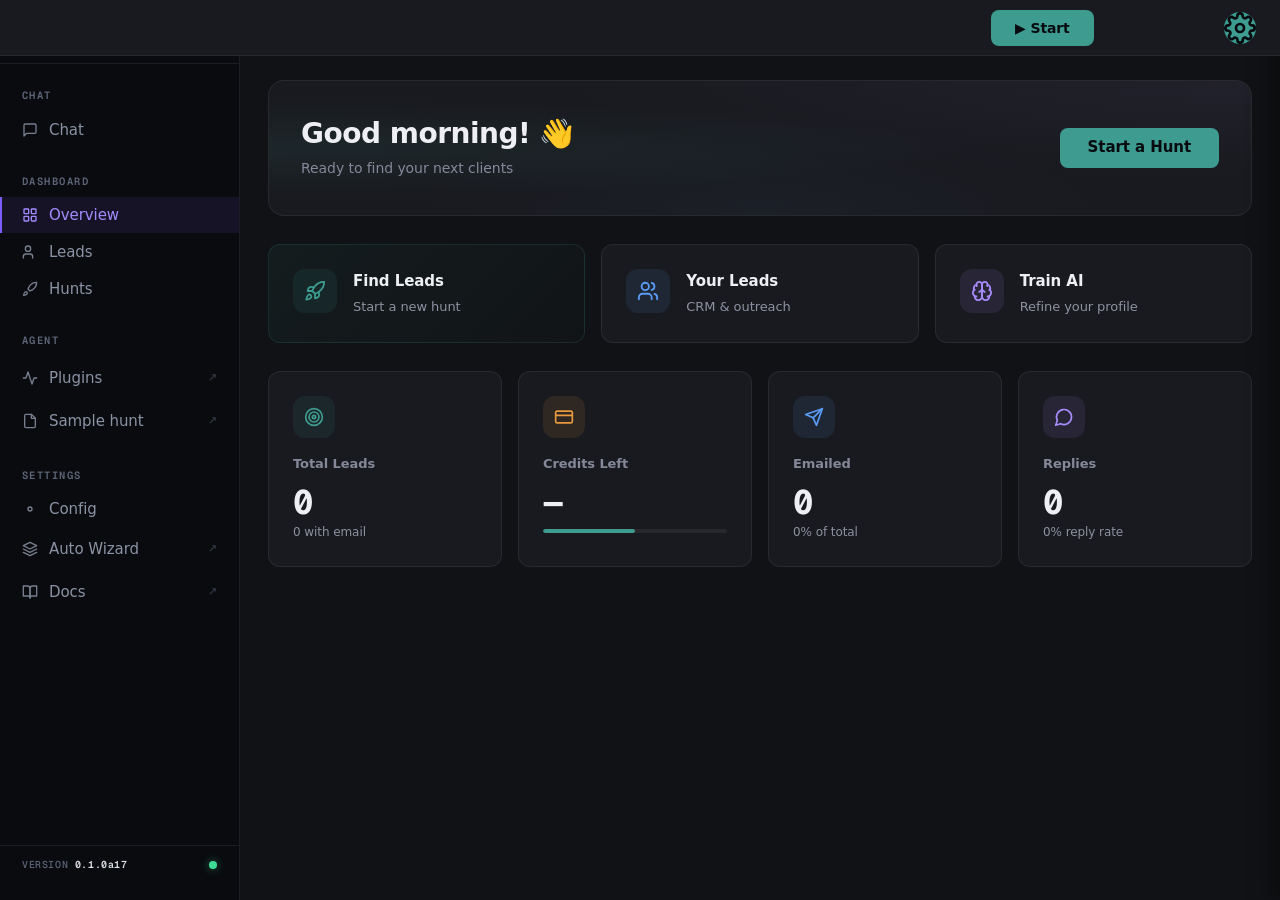
==== templates/index.html @ dd4b2587 "v0.1.0a111" ====
<!DOCTYPE html>
<html lang="en">
<head>
<meta charset="utf-8">
<meta name="viewport" content="width=device-width,initial-scale=1,viewport-fit=cover">
<meta name="theme-color" content="#07080c">
<meta name="apple-mobile-web-app-capable" content="yes">
<meta name="mobile-web-app-capable" content="yes">
<meta name="apple-mobile-web-app-status-bar-style" content="black-translucent">
<title>Huntova · Find clients while you sleep</title>
<meta name="robots" content="noindex, nofollow">
<link rel="icon" type="image/png" sizes="32x32" href="/static/favicon-32x32.png">
<link rel="manifest" href="/manifest.json">
<link rel="apple-touch-icon" sizes="180x180" href="/static/apple-touch-icon.png">
<link rel="preconnect" href="https://api.fontshare.com" crossorigin>
<link href="https://api.fontshare.com/v2/css?f[]=satoshi@400,500,600,700&display=swap" rel="stylesheet">
<link rel="preconnect" href="https://fonts.googleapis.com">
<link rel="preconnect" href="https://fonts.gstatic.com" crossorigin>
<link href="https://fonts.googleapis.com/css2?family=Geist+Mono:wght@400;500;600;700&display=swap" rel="stylesheet">
<link rel="stylesheet" href="/static/style.css?v=23">
</head>
<body>
<div class="app">
  <!-- Email verification — SaaS-only (local CLI users have no email).
       hv-saas-only + hv-auth-only both gate this; either flag false hides it. -->
  <div class="verify-banner hv-saas-only hv-auth-only" id="verifyBanner" style="display:none">
    <span>Please verify your email address to unlock all features.</span>
    <button onclick="resendVerification(this)">Resend email</button>
    <button class="vb-dismiss" onclick="this.parentElement.style.display='none'" aria-label="Dismiss">&#10005;</button>
  </div>
  <div class="slv-banner" id="slvBanner" style="display:none" aria-hidden="true">
    <span class="slv-icon">🎯</span>
    <span><b class="slv-count"></b> new leads found since your last visit</span>
    <button onclick="this.parentElement.style.display='none'" class="slv-dismiss" aria-label="Dismiss">&#10005;</button>
  </div>
  <!-- First-run empty state — fires when /api/account reports no provider configured.
       Two paths: 🪄 Auto Wizard (newbie) opens /setup. "Configure in Settings" (pro) opens the modal.
       Hidden once any provider is saved (hvLoadAccount sets display:none then). -->
  <div class="hv-onboard-banner" id="hvOnboardBanner" style="display:none;background:linear-gradient(180deg,rgba(124,92,255,.10),rgba(124,92,255,.03));border-bottom:1px solid rgba(124,92,255,.3);padding:14px 20px;align-items:center;gap:14px;font-size:14px;color:var(--t1);flex-wrap:wrap">
    <span style="font-size:18px">🪄</span>
    <div style="flex:1;min-width:240px">
      <b>Welcome to Huntova.</b> No AI provider configured yet — pick how to set up:
    </div>
    <button onclick="window.location.href='/setup'" style="padding:8px 16px;font-size:13px;background:var(--acc,#7c5cff);color:#fff;border:none;border-radius:8px;cursor:pointer;font-weight:600;font-family:inherit">🪄 Auto Wizard</button>
    <button onclick="openSettings()" style="padding:8px 16px;font-size:13px;background:transparent;color:var(--t1,#eef0f4);border:1px solid var(--bd2,#272b35);border-radius:8px;cursor:pointer;font-family:inherit">Configure in Settings</button>
    <button onclick="this.parentElement.style.display='none'" aria-label="Dismiss" style="background:transparent;border:none;color:var(--t3,#5d6679);cursor:pointer;padding:4px 8px;font-size:14px">&#10005;</button>
  </div>
  <nav class="topnav">
    <div class="topnav-inner">
      <div class="topnav-left">
        <button class="hv-burger" id="hvBurger" aria-label="Open navigation" aria-expanded="false" onclick="hvSidebarToggle()" type="button">
          <svg viewBox="0 0 24 24" fill="none" stroke="currentColor" stroke-width="2" stroke-linecap="round" stroke-linejoin="round" aria-hidden="true"><line x1="3" y1="6" x2="21" y2="6"/><line x1="3" y1="12" x2="21" y2="12"/><line x1="3" y1="18" x2="21" y2="18"/></svg>
        </button>
        <div class="dot dot-off" id="dot"></div>
        <span class="topnav-logo">Hunt<span>ova</span></span>
      </div>
      <div class="topnav-centre">
        <nav class="nav" aria-label="Main navigation">
          <button class="nav-btn on" data-page="dash" type="button">
            <svg viewBox="0 0 24 24" fill="none" stroke="currentColor" stroke-width="2" stroke-linecap="round" stroke-linejoin="round"><rect x="3" y="3" width="7" height="7" rx="1"/><rect x="14" y="3" width="7" height="7" rx="1"/><rect x="3" y="14" width="7" height="7" rx="1"/><rect x="14" y="14" width="7" height="7" rx="1"/></svg>
            <span class="nb-label">Dashboard</span>
          </button>
          <div class="nav-sep"></div>
          <button class="nav-btn" data-page="crm" type="button">
            <svg viewBox="0 0 24 24" fill="none" stroke="currentColor" stroke-width="2" stroke-linecap="round" stroke-linejoin="round"><path d="M16 21v-2a4 4 0 0 0-4-4H6a4 4 0 0 0-4 4v2"/><circle cx="9" cy="7" r="4"/><path d="M22 21v-2a4 4 0 0 0-3-3.87"/><path d="M16 3.13a4 4 0 0 1 0 7.75"/></svg>
            <span class="nb-label">Leads</span>
          </button>
          <div class="nav-sep"></div>
          <button class="nav-btn" data-page="hunts" type="button">
            <svg viewBox="0 0 24 24" fill="none" stroke="currentColor" stroke-width="2" stroke-linecap="round" stroke-linejoin="round"><path d="M4.5 16.5c-1.5 1.26-2 5-2 5s3.74-.5 5-2c.71-.84.7-2.13-.09-2.91a2.18 2.18 0 0 0-2.91-.09Z"/><path d="m12 15-3-3a22 22 0 0 1 2-3.95A12.88 12.88 0 0 1 22 2c0 2.72-.78 7.5-6 11a22.35 22.35 0 0 1-4 2Z"/><path d="M9 12H4s.55-3.03 2-4c1.62-1.08 5 0 5 0"/><path d="M12 15v5s3.03-.55 4-2c1.08-1.62 0-5 0-5"/></svg>
            <span class="nb-label">Hunts</span>
          </button>
        </nav>
      </div>
      <div class="topnav-right">
        <div class="top-prog" id="topProg" style="display:none">
          <span class="tp-pct" id="tpPct">0%</span>
          <div class="tp-bar"><div class="tp-fill" id="tpF"></div></div>
          <span class="tp-detail" id="tpDetail"></span>
        </div>
        <div class="tb-agent-controls">
          <button class="btn btn-primary btn-sm tbtn tbtn-go" id="btnGo" onclick="openStartPopup()">▶ Start</button>
          <button class="btn btn-secondary btn-sm tbtn tbtn-pause" id="btnPa" onclick="togglePause()" style="display:none" aria-label="Pause hunt">⏸</button>
          <button class="btn btn-danger btn-sm tbtn tbtn-stop" id="btnSt" onclick="confirmStop()" style="display:none" aria-label="Stop hunt">■</button>
        </div>
        <!-- Credits pill — SaaS-billing-only. JS hides this in local mode
             too, but the explicit class prevents a first-paint flash. -->
        <button class="topnav-credits hv-billing-only" id="hvCreditsBtn" onclick="hvOpenPricing()" style="visibility:hidden">
          💳 <span id="hvCredits">—</span> credits
        </button>
        <div class="um" id="userMenu">
          <button class="topnav-avatar" id="userAvatar" onclick="toggleUserMenu()" aria-label="Open menu" aria-expanded="false">
            <!-- Default: gear icon (sensible for a local CLI tool). SaaS mode replaces this with the user's avatar/initial via hvLoadAccount(). -->
            <svg class="hv-local-gear" viewBox="0 0 24 24" fill="none" stroke="currentColor" stroke-width="2" stroke-linecap="round" stroke-linejoin="round" aria-hidden="true"><circle cx="12" cy="12" r="3"/><path d="M19.4 15a1.65 1.65 0 0 0 .33 1.82l.06.06a2 2 0 0 1 0 2.83 2 2 0 0 1-2.83 0l-.06-.06a1.65 1.65 0 0 0-1.82-.33 1.65 1.65 0 0 0-1 1.51V21a2 2 0 0 1-2 2 2 2 0 0 1-2-2v-.09A1.65 1.65 0 0 0 9 19.4a1.65 1.65 0 0 0-1.82.33l-.06.06a2 2 0 0 1-2.83 0 2 2 0 0 1 0-2.83l.06-.06a1.65 1.65 0 0 0 .33-1.82 1.65 1.65 0 0 0-1.51-1H3a2 2 0 0 1-2-2 2 2 0 0 1 2-2h.09A1.65 1.65 0 0 0 4.6 9a1.65 1.65 0 0 0-.33-1.82l-.06-.06a2 2 0 0 1 0-2.83 2 2 0 0 1 2.83 0l.06.06a1.65 1.65 0 0 0 1.82.33H9a1.65 1.65 0 0 0 1-1.51V3a2 2 0 0 1 2-2 2 2 0 0 1 2 2v.09a1.65 1.65 0 0 0 1 1.51 1.65 1.65 0 0 0 1.82-.33l.06-.06a2 2 0 0 1 2.83 0 2 2 0 0 1 0 2.83l-.06.06a1.65 1.65 0 0 0-.33 1.82V9a1.65 1.65 0 0 0 1.51 1H21a2 2 0 0 1 2 2 2 2 0 0 1-2 2h-.09a1.65 1.65 0 0 0-1.51 1z"/></svg>
          </button>
          <div class="um-drop" id="userMenuDrop">
            <!-- Profile / email / plan only render in SaaS mode (hv-saas-only) -->
            <div class="um-profile hv-saas-only">
              <div class="um-avatar-lg" id="umAvatarLg">U</div>
              <div class="um-profile-info">
                <div class="um-name" id="umdName" style="visibility:hidden">User</div>
                <div class="um-email" id="umdEmail" style="visibility:hidden">user@email.com</div>
              </div>
            </div>
            <div class="um-plan-card hv-billing-only" role="button" tabindex="0" aria-label="Upgrade plan" onclick="hvOpenPricing();toggleUserMenu()" onkeydown="if(event.key==='Enter'||event.key===' '){event.preventDefault();hvOpenPricing();toggleUserMenu()}">
              <div class="um-plan-row">
                <span class="um-plan-badge" id="umdTier" style="visibility:hidden">FREE</span>
                <span class="um-plan-leads" style="visibility:hidden"><span id="umdCredits2">—</span> leads left</span>
              </div>
              <div class="um-plan-bar"><div class="um-plan-fill" id="umdFill" style="width:0%"></div></div>
            </div>
            <div class="um-section">
              <a class="um-row hv-billing-only" href="/account">Account</a>
              <button class="um-row" onclick="openSettings();toggleUserMenu()">Settings</button>
            </div>
            <div class="um-section">
              <button class="um-row" onclick="wizReopen();toggleUserMenu()">Retrain AI</button>
              <a class="um-row" href="/api/export/csv">Export CSV</a>
            </div>
            <div class="um-section um-section-last">
              <button class="um-row um-logout hv-auth-only" onclick="hvLogout()">Log out</button>
            </div>
          </div>
        </div>
      </div>
    </div>
  </nav>

  <!-- CRM -->
  <div class="page crm" id="pg-crm">
    <div class="crm-stats" id="crmStats"></div>
    <!-- Action Queue removed — hot leads surfaced via sort + inline badges -->
    <!-- Results panel removed — hunt completion handled by Hunts done screen -->
    <div class="crm-tb"><div class="crm-tbr">
      <label for="fQ" class="sr-only">Search leads</label>
      <input type="text" id="fQ" data-tip="Search across names, events, locations — press / to focus" placeholder="Search leads... ( / )" aria-label="Search leads, press slash to focus"/>
      <label for="fCo" class="sr-only">Filter by country</label>
      <select id="fCo" data-tip="Filter by country" aria-label="Filter by country"><option value="">All Countries</option></select>
      <label for="fCi" class="sr-only">Filter by city</label>
      <select id="fCi" data-tip="Filter by city" aria-label="Filter by city"><option value="">All Cities</option></select>
      <label for="fSt" class="sr-only">Filter by status</label>
      <select id="fSt" data-tip="Filter by status" aria-label="Filter by status"><option value="">All Statuses</option>
        <option value="new">New</option><option value="email_sent">Email Sent</option>
        <option value="followed_up">Followed Up</option><option value="replied">Replied</option>
        <option value="meeting_booked">Meeting Booked</option><option value="won">Won</option>
        <option value="lost">Lost</option><option value="ignored">Ignored</option></select>
      <label for="fSo" class="sr-only">Sort leads</label>
      <select id="fSo" data-tip="Sort leads" aria-label="Sort leads"><option value="hot">Hottest First</option><option value="nd">Newest First</option><option value="sd">Score ↓</option><option value="sa">Score ↑</option><option value="od">Oldest First</option>
        <option value="co">Country A→Z</option><option value="oa">Organisation A→Z</option>
        <option value="oz">Organisation Z→A</option><option value="ea">Has Email First</option>
        <option value="ra">Ongoing Need First</option><option value="pr">Priority ↓</option></select>
      <button class="fb" id="fLi" data-tip="LinkedIn filter" aria-label="Filter by LinkedIn status">LinkedIn: All</button>
      <button class="fb" id="fEm" data-tip="Email filter" aria-label="Filter by email availability">Email: All</button>
      <button class="fb" onclick="exportCSV()" data-tip="Export CSV" style="margin-left:auto" aria-label="Export leads to CSV">Export</button>
      <button class="btn btn-ghost btn-sm fb fb-r" id="fRs" data-tip="Clear all filters" aria-label="Reset all filters">Reset</button>
      <span class="cnt" aria-live="polite"><b id="cCnt">0</b> shown</span>
    </div></div>
    <div class="bulk-bar" id="bulkBar" style="display:none">
      <label class="bulk-sel-all"><input type="checkbox" id="bulkAll" onchange="toggleBulkAll(this.checked)" aria-label="Select all visible leads"> All</label>
      <span class="bulk-cnt" id="bulkCnt">0 selected</span>
      <select id="bulkSt" aria-label="Bulk status change">
        <option value="">Set status...</option>
        <option value="new">New</option>
        <option value="email_sent">Email Sent</option><option value="followed_up">Followed Up</option>
        <option value="replied">Replied</option><option value="meeting_booked">Meeting</option>
        <option value="won">Won</option><option value="lost">Lost</option><option value="ignored">Ignored</option>
      </select>
      <button class="fb" onclick="applyBulkStatus()" aria-label="Apply status to selected">Apply</button>
      <button class="btn btn-ghost btn-sm fb fb-r" onclick="clearBulkSelection()" aria-label="Cancel selection">Cancel</button>
    </div>
    <div class="crm-list">
      <div class="crm-list-hdr">
        <h3>Leads</h3>
        <span id="allCnt"></span>
        <span class="crm-session-badge" id="sessionBadge" style="display:none"><span class="live-dot"></span> <span id="sessionCnt">0</span> new this session</span>
      </div>
      <div class="crm-body" role="grid" aria-label="All leads"><div class="crm-thead" role="row"><div class="crm-th" role="columnheader">Score</div><div class="crm-th" role="columnheader">Organisation</div><div class="crm-th" role="columnheader">Context</div><div class="crm-th" role="columnheader">Location</div><div class="crm-th" role="columnheader">Type</div><div class="crm-th" role="columnheader">Status</div><div class="crm-th" role="columnheader"></div></div><div class="rows" id="crmRows"></div>
        <div class="crm-empty" id="crmEmpty">
          <div class="crm-empty-icon">🎯</div>
          <div class="crm-empty-title">Your pipeline is empty</div>
          <div class="crm-empty-desc">Start a hunt and Huntova will search the web, score prospects, find contacts and draft personalised emails. Typical hunt takes 3–8 minutes and delivers 5–15 qualified leads.</div>
          <ul class="crm-empty-steps">
            <li>Pick your target countries — select fewer for a focused hunt, more for a wider net.</li>
            <li class="hv-billing-only">One credit is used per qualified lead found (not per page checked).</li>
            <li>Each qualified lead costs ~$0.04 of API spend on your AI provider (Claude default — see <code>huntova benchmark</code> to compare).</li>
            <li>Keep this tab open while the hunt runs — closing it pauses progress updates.</li>
          </ul>
          <button class="crm-empty-btn" onclick="openStartPopup()">Start Finding Leads</button>
          <div class="crm-empty-footnote">First time? <a href="#" onclick="event.preventDefault();wizReopen()">Run the wizard first</a> so the agent knows what a good lead looks like for you.</div>
        </div></div>
    </div>
  </div>

  <!-- DASHBOARD -->
  <div class="page dash on" id="pg-dash">
    <div class="dash">
      <!-- Hero — Clean command center -->
      <div class="dash-hero">
        <div class="dash-hero-bg"></div>
        <div class="dash-hero-content">
          <div>
            <h1 class="dash-greeting-hi" id="dashHi">Good morning! 👋</h1>
            <p class="dash-greeting-sub">Ready to find your next clients</p>
          </div>
          <button class="btn-primary btn-lg" onclick="openStartPopup()">Start a Hunt</button>
        </div>
      </div>

      <!-- Quick Actions — The main thing you do first -->
      <div class="quick-actions">
        <div class="qa-card qa-primary" role="button" tabindex="0" aria-label="Find leads — start a new hunt" onclick="openStartPopup()" onkeydown="if(event.key==='Enter'||event.key===' '){event.preventDefault();openStartPopup()}">
          <div class="qa-ic stat-ic-teal">
            <svg viewBox="0 0 24 24" fill="none" stroke="currentColor" stroke-width="2" stroke-linecap="round" stroke-linejoin="round" aria-hidden="true"><path d="M4.5 16.5c-1.5 1.26-2 5-2 5s3.74-.5 5-2c.71-.84.7-2.13-.09-2.91a2.18 2.18 0 0 0-2.91-.09Z"/><path d="m12 15-3-3a22 22 0 0 1 2-3.95A12.88 12.88 0 0 1 22 2c0 2.72-.78 7.5-6 11a22.35 22.35 0 0 1-4 2Z"/><path d="M9 12H4s.55-3.03 2-4c1.62-1.08 5 0 5 0"/><path d="M12 15v5s3.03-.55 4-2c1.08-1.62 0-5 0-5"/></svg>
          </div>
          <div class="qa-text">
            <div class="qa-title">Find Leads</div>
            <div class="qa-desc">Start a new hunt</div>
          </div>
        </div>
        <div class="qa-card" role="button" tabindex="0" aria-label="Your leads — CRM and outreach" onclick="document.querySelector('[data-page=crm]').click()" onkeydown="if(event.key==='Enter'||event.key===' '){event.preventDefault();document.querySelector('[data-page=crm]').click()}">
          <div class="qa-ic stat-ic-blu">
            <svg viewBox="0 0 24 24" fill="none" stroke="currentColor" stroke-width="2" stroke-linecap="round" stroke-linejoin="round" aria-hidden="true"><path d="M16 21v-2a4 4 0 0 0-4-4H6a4 4 0 0 0-4 4v2"/><circle cx="9" cy="7" r="4"/><path d="M22 21v-2a4 4 0 0 0-3-3.87"/><path d="M16 3.13a4 4 0 0 1 0 7.75"/></svg>
          </div>
          <div class="qa-text">
            <div class="qa-title">Your Leads</div>
            <div class="qa-desc">CRM &amp; outreach</div>
          </div>
        </div>
        <div class="qa-card" role="button" tabindex="0" aria-label="Train the AI — refine your profile" onclick="wizReopen()" onkeydown="if(event.key==='Enter'||event.key===' '){event.preventDefault();wizReopen()}">
          <div class="qa-ic stat-ic-pur">
            <svg viewBox="0 0 24 24" fill="none" stroke="currentColor" stroke-width="2" stroke-linecap="round" stroke-linejoin="round"><path d="M12 5a3 3 0 1 0-5.997.125 4 4 0 0 0-2.526 5.77 4 4 0 0 0 .556 6.588A4 4 0 1 0 12 18Z"/><path d="M12 5a3 3 0 1 1 5.997.125 4 4 0 0 1 2.526 5.77 4 4 0 0 1-.556 6.588A4 4 0 1 1 12 18Z"/><path d="M15 13a4.5 4.5 0 0 1-3-4 4.5 4.5 0 0 1-3 4"/><path d="M17.599 6.5a3 3 0 0 0 .399-1.375"/><path d="M6.003 5.125A3 3 0 0 0 6.401 6.5"/><path d="M3.477 10.896a4 4 0 0 1 .585-.396"/><path d="M19.938 10.5a4 4 0 0 1 .585.396"/><path d="M6 18a4 4 0 0 1-1.967-.516"/><path d="M19.967 17.484A4 4 0 0 1 18 18"/></svg>
          </div>
          <div class="qa-text">
            <div class="qa-title">Train AI</div>
            <div class="qa-desc">Refine your profile</div>
          </div>
        </div>
      </div>

      <!-- Key Metrics — Just the 4 most important numbers -->
      <div class="dash-stats">
        <div class="stat-card">
          <div class="stat-ic stat-ic-teal">
            <svg viewBox="0 0 24 24" fill="none" stroke="currentColor" stroke-width="2" stroke-linecap="round" stroke-linejoin="round"><circle cx="12" cy="12" r="10"/><circle cx="12" cy="12" r="6"/><circle cx="12" cy="12" r="2"/></svg>
          </div>
          <div class="stat-label">Total Leads</div>
          <div class="dash-big" id="dTotal">0</div>
          <div class="stat-sub"><span id="dEmail">0</span> with email</div>
        </div>
        <div class="stat-card hv-billing-only">
          <div class="stat-ic stat-ic-org">
            <svg viewBox="0 0 24 24" fill="none" stroke="currentColor" stroke-width="2" stroke-linecap="round" stroke-linejoin="round"><rect width="20" height="14" x="2" y="5" rx="2"/><line x1="2" x2="22" y1="10" y2="10"/></svg>
          </div>
          <div class="stat-label">Credits Left</div>
          <div class="dash-big" id="dCredits">—</div>
          <div class="stat-bar-wrap"><div class="stat-bar" id="dCreditsBar" style="width:50%"></div></div>
        </div>
        <div class="stat-card hv-local-only">
          <div class="stat-ic stat-ic-org">
            <svg viewBox="0 0 24 24" fill="none" stroke="currentColor" stroke-width="2" stroke-linecap="round" stroke-linejoin="round"><path d="M12 2 2 7l10 5 10-5-10-5Z"/><path d="m2 17 10 5 10-5"/><path d="m2 12 10 5 10-5"/></svg>
          </div>
          <div class="stat-label">Providers</div>
          <div class="dash-big" id="dProvidersCount">—</div>
          <div class="stat-sub" id="dProvidersSub">Configure in Settings</div>
        </div>
        <div class="stat-card">
          <div class="stat-ic stat-ic-blu">
            <svg viewBox="0 0 24 24" fill="none" stroke="currentColor" stroke-width="2" stroke-linecap="round" stroke-linejoin="round"><path d="m22 2-7 20-4-9-9-4Z"/><path d="M22 2 11 13"/></svg>
          </div>
          <div class="stat-label">Emailed</div>
          <div class="dash-big" id="dEmailed">0</div>
          <div class="stat-sub"><span id="dEmailRate">0%</span> of total</div>
        </div>
        <div class="stat-card">
          <div class="stat-ic stat-ic-pur">
            <svg viewBox="0 0 24 24" fill="none" stroke="currentColor" stroke-width="2" stroke-linecap="round" stroke-linejoin="round"><path d="M7.9 20A9 9 0 1 0 4 16.1L2 22Z"/></svg>
          </div>
          <div class="stat-label">Replies</div>
          <div class="dash-big" id="dReplied">0</div>
          <div class="stat-sub"><span id="dReplyRate">0%</span> reply rate</div>
        </div>
      </div>

    </div>
  </div>

  <!-- HUNTS -->
  <div class="page hunts" id="pg-hunts">
    <!-- Idle state: shown when no hunt is running. Zero-state activation
         wedge (Perplexity round 60): make first-session intent obvious by
         showing example output BEFORE the user spends a credit. -->
    <div class="hunt-idle" id="huntIdle">
      <div class="hunt-idle-icon">
        <svg width="48" height="48" viewBox="0 0 24 24" fill="none" stroke="var(--acc)" stroke-width="1.5" stroke-linecap="round" stroke-linejoin="round"><path d="M4.5 16.5c-1.5 1.26-2 5-2 5s3.74-.5 5-2c.71-.84.7-2.13-.09-2.91a2.18 2.18 0 0 0-2.91-.09Z"/><path d="m12 15-3-3a22 22 0 0 1 2-3.95A12.88 12.88 0 0 1 22 2c0 2.72-.78 7.5-6 11a22.35 22.35 0 0 1-4 2Z"/><path d="M9 12H4s.55-3.03 2-4c1.62-1.08 5 0 5 0"/><path d="M12 15v5s3.03-.55 4-2c1.08-1.62 0-5 0-5"/></svg>
      </div>
      <h2 class="hunt-idle-title">Ready to find clients</h2>
      <p class="hunt-idle-desc">Press start. Huntova searches the web, scores prospects across 5 dimensions, drafts outreach, and streams qualified leads here in 3–8 minutes.</p>

      <div class="hunt-idle-actions">
        <button class="btn btn-primary btn-lg" onclick="launchHuntQuickStart()">▶ Start your first hunt</button>
        <button class="btn btn-ghost" onclick="openStartPopup()">Customise countries first</button>
      </div>

      <!-- Example output preview — labelled clearly so testers don't
           confuse this with real data. -->
      <div class="hunt-idle-preview" aria-label="Example output">
        <div class="hunt-idle-preview-hdr">
          <span class="hunt-idle-preview-label">Example output</span>
          <span class="hunt-idle-preview-sub">A typical hunt returns 5–15 leads like these</span>
        </div>
        <div class="hunt-idle-cards">
          <div class="hunt-idle-card">
            <div class="hunt-idle-card-top">
              <div class="hunt-idle-card-org">Aurora Studios</div>
              <div class="hunt-idle-card-fit">Fit 9/10</div>
            </div>
            <div class="hunt-idle-card-meta">aurora-studios.co · United Kingdom</div>
            <div class="hunt-idle-card-why">Mid-size production house, recently launched a brand campaign, no in-house video team.</div>
          </div>
          <div class="hunt-idle-card">
            <div class="hunt-idle-card-top">
              <div class="hunt-idle-card-org">Tessera Marketing</div>
              <div class="hunt-idle-card-fit">Fit 8/10</div>
            </div>
            <div class="hunt-idle-card-meta">tessera-mkt.com · France</div>
            <div class="hunt-idle-card-why">Boutique agency hiring for content roles — strong signal for outsourced creative help.</div>
          </div>
          <div class="hunt-idle-card">
            <div class="hunt-idle-card-top">
              <div class="hunt-idle-card-org">Helio Production</div>
              <div class="hunt-idle-card-fit">Fit 9/10</div>
            </div>
            <div class="hunt-idle-card-meta">helio-prod.de · Germany</div>
            <div class="hunt-idle-card-why">Recurring event series, gap in their post-production pipeline, decision-maker contactable.</div>
          </div>
        </div>
      </div>

      <div class="hunt-idle-steps" aria-label="How a hunt works">
        <div class="hunt-idle-step"><span class="hunt-idle-step-n">1</span><span class="hunt-idle-step-t">Search</span><span class="hunt-idle-step-d">SearXNG sweeps Google, Bing, DuckDuckGo for matching prospects.</span></div>
        <div class="hunt-idle-step"><span class="hunt-idle-step-n">2</span><span class="hunt-idle-step-t">Score</span><span class="hunt-idle-step-d">Your AI provider grades each candidate on fit, buyability, timing, reach.</span></div>
        <div class="hunt-idle-step"><span class="hunt-idle-step-n">3</span><span class="hunt-idle-step-t">Draft</span><span class="hunt-idle-step-d">Personalised cold-email + LinkedIn note ready to send.</span></div>
      </div>
    </div>

    <!-- Active state: shown while a hunt is running -->
    <div class="hunt-active" id="huntActive" style="display:none">
      <!-- Header with elapsed timer -->
      <div class="hunt-active-hdr">
        <div class="hunt-active-hdr-left">
          <div class="hunt-active-dot"></div>
          <span class="hunt-active-title">Hunt in progress</span>
        </div>
        <span class="hunt-elapsed" id="huntElapsed">0:00</span>
      </div>

      <!-- Keep-open warning: live while agent runs -->
      <div class="hunt-keepopen" role="note">
        <span class="hunt-keepopen-icon">⚠️</span>
        <span class="hunt-keepopen-text"><strong>Keep this tab open.</strong> Closing Huntova while a hunt is running will stop progress updates.</span>
      </div>

      <!-- 6-stage progress rail -->
      <div class="hunt-timeline" id="huntTimeline">
        <div class="hunt-stage" data-stage="initializing">
          <div class="hunt-stage-dot"></div>
          <div class="hunt-stage-label">Creating</div>
        </div>
        <div class="hunt-stage-line"></div>
        <div class="hunt-stage" data-stage="briefing">
          <div class="hunt-stage-dot"></div>
          <div class="hunt-stage-label">Briefing</div>
        </div>
        <div class="hunt-stage-line"></div>
        <div class="hunt-stage" data-stage="planning">
          <div class="hunt-stage-dot"></div>
          <div class="hunt-stage-label">Planning</div>
        </div>
        <div class="hunt-stage-line"></div>
        <div class="hunt-stage" data-stage="sourcing">
          <div class="hunt-stage-dot"></div>
          <div class="hunt-stage-label">Sourcing</div>
        </div>
        <div class="hunt-stage-line"></div>
        <div class="hunt-stage" data-stage="scoring">
          <div class="hunt-stage-dot"></div>
          <div class="hunt-stage-label">Scoring</div>
        </div>
        <div class="hunt-stage-line"></div>
        <div class="hunt-stage" data-stage="live_results">
          <div class="hunt-stage-dot"></div>
          <div class="hunt-stage-label">Results</div>
        </div>
      </div>

      <!-- Current activity with microcopy. aria-live=polite so screen readers
           announce state changes (e.g. "Scanning example.com") without
           interrupting what the user is doing. -->
      <div class="hunt-current" id="huntCurrent" aria-live="polite" aria-atomic="true">
        <div class="hunt-current-dot" aria-hidden="true"></div>
        <div class="hunt-current-content">
          <span class="hunt-current-text" id="huntCurrentText">Creating hunt workspace</span>
          <span class="hunt-current-sub" id="huntCurrentSub">This usually takes 5-15 seconds</span>
        </div>
      </div>

      <!-- Skeleton artifact card — replaced by real data as it arrives -->
      <div class="hunt-artifact" id="huntArtifact">
        <div class="hunt-artifact-skeleton">
          <div class="hunt-skel-line hunt-skel-w60"></div>
          <div class="hunt-skel-line hunt-skel-w80"></div>
          <div class="hunt-skel-line hunt-skel-w40"></div>
        </div>
      </div>

      <!-- Hot lead hero card — appears when first strong lead arrives -->
      <div class="hunt-hero" id="huntHero" style="display:none">
        <div class="hunt-hero-hdr">
          <span class="hunt-hero-badge">Best lead so far</span>
          <button class="btn btn-ghost btn-sm" onclick="var l=_huntBestLead;if(l)openLeadPage(l.lead_id)">Open in CRM</button>
        </div>
        <div class="hunt-hero-body">
          <div class="hunt-hero-score" id="huntHeroScore">0</div>
          <div class="hunt-hero-info">
            <div class="hunt-hero-name" id="huntHeroName"></div>
            <div class="hunt-hero-why" id="huntHeroWhy"></div>
            <div class="hunt-hero-evidence" id="huntHeroEvidence"></div>
            <div class="hunt-hero-meta" id="huntHeroMeta"></div>
          </div>
        </div>
        <div class="hunt-hero-actions">
          <button class="btn btn-primary btn-sm" id="huntHeroCopy" onclick="huntCopyDraft()">Copy Email Draft</button>
          <button class="btn btn-secondary btn-sm" onclick="huntGenerateFollowups()">Generate Follow-ups</button>
          <button class="btn btn-ghost btn-sm hunt-fb-good" onclick="huntHeroFeedback('good',this)">Good Fit</button>
          <button class="btn btn-ghost btn-sm hunt-fb-bad" onclick="huntHeroFeedback('bad',this)">Bad Fit</button>
        </div>
      </div>

      <!-- Live summary cards -->
      <div class="hunt-summary">
        <div class="hunt-stat">
          <div class="hunt-stat-val" id="huntLeadsFound">0</div>
          <div class="hunt-stat-label">Leads Found</div>
        </div>
        <div class="hunt-stat hunt-stat-hot">
          <div class="hunt-stat-val" id="huntHotLeads">0</div>
          <div class="hunt-stat-label">Hot Leads</div>
        </div>
        <div class="hunt-stat">
          <div class="hunt-stat-val" id="huntPagesChecked">0</div>
          <div class="hunt-stat-label">Pages Checked</div>
        </div>
        <div class="hunt-stat">
          <div class="hunt-stat-val" id="huntCreditsUsed">0</div>
          <div class="hunt-stat-label">Credits Used</div>
        </div>
        <div class="hunt-stat">
          <div class="hunt-stat-val" id="huntQueriesDone">0/0</div>
          <div class="hunt-stat-label">Queries</div>
        </div>
      </div>

      <!-- Lead discovery feed -->
      <div class="hunt-feed" id="huntFeed">
        <div class="hunt-feed-hdr">
          <span class="hunt-feed-title">Discovered Leads</span>
          <span class="hunt-feed-count"><span id="huntFeedCount">0</span> this session</span>
        </div>
        <div class="hunt-feed-body" id="huntFeedBody"></div>
      </div>

      <!-- Action bar -->
      <div class="hunt-actions">
        <button class="btn btn-primary" onclick="document.querySelector('[data-page=crm]').click()">Review Leads</button>
        <button class="btn btn-secondary" onclick="exportCSV()">Export CSV</button>
        <button class="btn btn-ghost hunt-pause-btn" id="huntPauseBtn" onclick="togglePause()" style="display:none">Pause</button>
        <button class="btn btn-danger hunt-stop-btn" id="huntStopBtn" onclick="confirmStop()">Stop Hunt</button>
      </div>
    </div>

    <!-- Completed state: shown after hunt finishes -->
    <div class="hunt-done" id="huntDone" style="display:none">
      <div class="hunt-done-icon">
        <svg width="40" height="40" viewBox="0 0 24 24" fill="none" stroke="var(--grn)" stroke-width="2" stroke-linecap="round" stroke-linejoin="round"><path d="M22 11.08V12a10 10 0 1 1-5.93-9.14"/><polyline points="22 4 12 14.01 9 11.01"/></svg>
      </div>
      <h2 class="hunt-done-title">Hunt Complete</h2>
      <p class="hunt-done-summary" id="huntDoneSummary"></p>
      <div class="hunt-done-stats" id="huntDoneStats"></div>
      <div class="hunt-done-actions">
        <button class="btn btn-primary btn-lg" onclick="openBestLeadForEmail()">Send your first email</button>
        <button class="btn btn-secondary" onclick="document.querySelector('[data-page=crm]').click()">Review all leads</button>
        <button class="btn btn-secondary" onclick="openShareHuntModal()">Share results</button>
        <button class="btn btn-secondary" onclick="openStartPopup()">Start another</button>
      </div>
    </div>
  </div>
  <!-- Lead Detail Full Page -->
  <div class="page" id="pg-lead-detail" style="display:none">
    <div class="lead-detail-page" id="leadDetailPage"></div>
  </div>
  </div>

<!-- Lead Modal -->
<div class="lead-modal-bg" id="leadModalBg" onclick="if(event.target===this)closeLeadModal()" role="dialog" aria-modal="true" aria-label="Lead details"><div class="lead-modal" id="leadModal"></div></div>

<!-- Settings -->
<div class="settings-modal" id="settingsModal" role="dialog" aria-modal="true" aria-label="Settings">
  <div class="settings-box settings-box-wide">
    <h3><span>⚙</span> Settings</h3>
    <div class="settings-tabs-wrap">
      <nav class="settings-vtabs" id="settingsVTabs" role="tablist" aria-orientation="vertical">
        <button class="vtab on" data-tab="profile" role="tab" aria-selected="true" onclick="settingsTab('profile')">Profile</button>
        <button class="vtab hv-local-only" data-tab="providers" role="tab" aria-selected="false" onclick="settingsTab('providers')">Providers</button>
        <button class="vtab" data-tab="plugins" role="tab" aria-selected="false" onclick="settingsTab('plugins')">Plugins</button>
        <button class="vtab" data-tab="webhooks" role="tab" aria-selected="false" onclick="settingsTab('webhooks')">Webhooks</button>
        <button class="vtab" data-tab="outreach" role="tab" aria-selected="false" onclick="settingsTab('outreach')">Outreach</button>
        <button class="vtab" data-tab="prefs" role="tab" aria-selected="false" onclick="settingsTab('prefs')">Preferences</button>
        <button class="vtab" data-tab="account" role="tab" aria-selected="false" onclick="settingsTab('account')"><span class="hv-saas-only">Account / </span>Data</button>
      </nav>
      <div class="settings-tabpanels">
        <!-- Profile (the original 5 fields + AI training + learned prefs) -->
        <section class="vtab-panel on" data-panel="profile" role="tabpanel">
          <div class="sf"><label for="sBooking">Booking Link</label>
            <input id="sBooking" type="url" placeholder="https://calendly.com/your-company/30min" value="" maxlength="300" pattern="https?://.+" inputmode="url" autocomplete="url">
            <div class="hint">Adds a booking link to every email CTA.</div></div>
          <div class="sf"><label for="sName">Your Name</label><input id="sName" type="text" placeholder="Your name" maxlength="120" autocomplete="name"></div>
          <div class="sf"><label for="sEmail">Your Email</label><input id="sEmail" type="email" placeholder="you@yourcompany.com" maxlength="200" inputmode="email" autocomplete="email"></div>
          <div class="sf"><label for="sPhone">Phone</label><input id="sPhone" type="tel" placeholder="+1 555 123 4567" maxlength="40" inputmode="tel" autocomplete="tel" pattern="[0-9+()\-.\s]*"></div>
          <div class="sf"><label for="sWebsite">Website</label><input id="sWebsite" type="text" placeholder="huntova.com" maxlength="200" inputmode="url" autocomplete="url"></div>
          <div class="sf">
            <label>AI Training</label>
            <div class="hint" style="margin-bottom:10px">Update what Huntova knows about your business.</div>
            <button class="btn btn-secondary cb retrain-btn" onclick="wizReopen()">Retrain</button>
          </div>
          <div class="sf">
            <label>Learned Preferences</label>
            <div class="hint" style="margin-bottom:10px">What Huntova has learned from your Good Fit / Bad Fit ratings.</div>
            <div id="learnedPrefsPanel"></div>
          </div>
        </section>
        <!-- Providers tab — local mode BYOK key management. Mirrors /setup wizard
             for users who'd rather edit keys without ejecting from the dashboard. -->
        <section class="vtab-panel hv-local-only" data-panel="providers" role="tabpanel" hidden>
          <div class="hint" style="margin-bottom:14px">Configure the AI providers Huntova uses. Keys are stored in your OS keychain (or <code>~/.config/huntova/secrets.json</code> as a fallback) — never sent anywhere except the provider you target. Run <code>huntova benchmark</code> to compare cost / latency.</div>
          <div id="hvProvidersList" style="display:flex;flex-direction:column;gap:10px"></div>
          <div class="sf" style="margin-top:18px;padding-top:14px;border-top:1px solid var(--bd)">
            <label>Need help picking?</label>
            <div class="hint" style="margin-bottom:10px">The 🪄 Auto Wizard walks you through provider selection, key entry, and a 1-shot test ping.</div>
            <button class="btn btn-secondary cb retrain-btn" onclick="window.open('/setup','_blank')">Open Auto Wizard ↗</button>
          </div>
        </section>
        <!-- Plugins tab -->
        <section class="vtab-panel" data-panel="plugins" role="tabpanel" hidden>
          <div class="hint" style="margin-bottom:14px">Toggle bundled plugins. Inline config (CSV path, Slack webhook) saves with the same Save button. Secrets are stored in your OS keychain, never in plain settings.</div>
          <div id="pluginsList"></div>
        </section>
        <!-- Webhooks tab -->
        <section class="vtab-panel" data-panel="webhooks" role="tabpanel" hidden>
          <div class="hint" style="margin-bottom:14px">Generic outbound webhook. Fires <code>post_save</code> when a new lead is written. Payload is HMAC-SHA256-signed with your secret in the <code>X-Huntova-Signature</code> header.</div>
          <div class="sf"><label for="sWebhookUrl">Webhook URL</label>
            <input id="sWebhookUrl" type="url" placeholder="https://hooks.example.com/huntova" maxlength="500" inputmode="url" autocomplete="off">
            <div class="hint" id="sWebhookUrlErr" style="color:var(--red);display:none"></div></div>
          <div class="sf"><label for="sWebhookSecret">Webhook secret (HMAC)</label>
            <input id="sWebhookSecret" type="password" placeholder="leave blank to keep existing" maxlength="200" autocomplete="off">
            <div class="hint" id="sWebhookSecretHint">Stored in OS keychain.</div></div>
          <div class="sf">
            <button class="btn btn-secondary cb retrain-btn" onclick="testWebhook(this)">Test webhook</button>
            <span id="sWebhookResult" class="settings-test-result"></span>
          </div>
        </section>
        <!-- Outreach (SMTP) tab -->
        <section class="vtab-panel" data-panel="outreach" role="tabpanel" hidden>
          <div class="hint" style="margin-bottom:14px">SMTP credentials Huntova uses to send outreach drafts. Password lives in your OS keychain.</div>
          <div class="sf"><label for="sSmtpHost">SMTP Host</label>
            <input id="sSmtpHost" type="text" placeholder="smtp.gmail.com" maxlength="200" autocomplete="off"></div>
          <div class="sf"><label for="sSmtpPort">SMTP Port</label>
            <input id="sSmtpPort" type="number" min="1" max="65535" step="1" inputmode="numeric" placeholder="587" autocomplete="off">
            <div class="hint" id="sSmtpPortErr" style="color:var(--red);display:none"></div></div>
          <div class="sf"><label for="sSmtpUser">SMTP User</label>
            <input id="sSmtpUser" type="text" placeholder="you@gmail.com" maxlength="200" autocomplete="off"></div>
          <div class="sf"><label for="sSmtpPassword">SMTP Password</label>
            <input id="sSmtpPassword" type="password" placeholder="leave blank to keep existing" maxlength="200" autocomplete="off">
            <div class="hint" id="sSmtpPasswordHint">Stored in OS keychain.</div></div>
          <div class="sf">
            <button class="btn btn-secondary cb retrain-btn" onclick="testSmtp(this)">Test SMTP</button>
            <span id="sSmtpResult" class="settings-test-result"></span>
          </div>
        </section>
        <!-- Preferences tab -->
        <section class="vtab-panel" data-panel="prefs" role="tabpanel" hidden>
          <div class="sf"><label for="sTheme">Theme</label>
            <select id="sTheme">
              <option value="system">Match system</option>
              <option value="dark">Dark</option>
              <option value="light">Light</option>
            </select>
            <div class="hint">Light mode is best-effort on a dark-first UI; some accents may look slightly off.</div></div>
          <div class="sf">
            <label class="vtab-check"><input id="sReducedMotion" type="checkbox"> Reduce motion (suppress slide / fade animations)</label>
          </div>
          <div class="sf hv-saas-only">
            <label class="vtab-check"><input id="sTelemetry" type="checkbox" checked> Send anonymous usage metrics (default on)</label>
            <div class="hint">Counts of agent runs and feature usage. Never lead content, never PII.</div>
          </div>
          <div class="sf hv-local-only">
            <label>Telemetry</label>
            <div class="hint">Off by default. Local CLI doesn't ship anything anywhere unless you run <code>huntova telemetry enable</code> in your terminal.</div>
          </div>
        </section>
        <!-- Account / Data tab -->
        <section class="vtab-panel" data-panel="account" role="tabpanel" hidden>
          <div class="sf">
            <label>Download my data</label>
            <div class="hint" style="margin-bottom:10px">Bundle of settings, hunt profile (DNA), every lead, and your audit trail. Local mode only.</div>
            <button class="btn btn-secondary cb retrain-btn" onclick="downloadAccountBundle(this)">Download bundle (.json)</button>
          </div>
          <div class="sf sf-separator">
            <label style="color:var(--red)">Delete all my data</label>
            <div class="hint" style="margin-bottom:10px">Permanently removes every lead in your local database. This cannot be undone.</div>
            <button class="btn cb cb-s" style="border-color:rgba(239,68,68,.4);color:#f87171" onclick="deleteAllMyData(this)">Delete all my data</button>
          </div>
        </section>
      </div>
    </div>
    <div class="settings-actions">
      <button class="btn btn-primary cb cb-b" onclick="saveSettings()">Save</button>
      <button class="btn btn-ghost cb cb-s" onclick="closeSettings()">Cancel</button>
    </div>
  </div>
</div>

<!-- Start Popup -->
<div class="start-bg" id="startBg" onclick="if(event.target===this)closeStartPopup()" role="dialog" aria-modal="true" aria-label="Launch Huntova">
  <div class="start-box">
    <div class="start-hdr">
      <div class="start-icon">H</div>
      <div class="start-speech">
        <div class="start-speech-title">Start Hunting</div>
        Select your <b>target countries</b> and Huntova will keep finding qualified leads until you stop it<span class="hv-billing-only"> or credits run out</span>.
      </div>
    </div>
    <div class="start-sec">
      <div class="start-sec-t">Target Countries</div>
      <div class="start-countries" id="startCountries"></div>
    </div>
    <div class="start-sec">
      <div class="start-sec-t">Hunt Budget <span style="color:var(--t3);font-weight:500;letter-spacing:0;text-transform:none">(optional — leave empty for unlimited)</span></div>
      <div class="start-opts">
        <div class="start-opt">
          <label for="startMaxLeads">Max leads this hunt</label>
          <input id="startMaxLeads" type="number" min="1" max="500" step="1" inputmode="numeric" placeholder="unlimited" autocomplete="off" style="padding:9px 12px;background:var(--bg2);border:1px solid var(--bd);border-radius:var(--r);color:var(--t1);font-size:14px;font-family:var(--mono)">
        </div>
        <div class="start-opt">
          <label for="startTimeoutMin">Stop after N minutes</label>
          <input id="startTimeoutMin" type="number" min="1" max="120" step="1" inputmode="numeric" placeholder="unlimited" autocomplete="off" style="padding:9px 12px;background:var(--bg2);border:1px solid var(--bd);border-radius:var(--r);color:var(--t1);font-size:14px;font-family:var(--mono)">
        </div>
      </div>
    </div>
    <div class="start-summary" id="startSummary"></div>
    <div class="start-actions">
      <button class="btn btn-ghost start-cancel" onclick="closeStartPopup()">Cancel</button>
      <button class="btn btn-primary btn-lg start-go" onclick="launchAgent()">▶ Start Hunting</button>
    </div>
  </div>
</div>

<!-- Toast -->
<div class="toast" id="toast" role="alert" aria-live="assertive" aria-atomic="true"></div>

<!-- Confirm Modal -->
<div class="modal-bg" id="mBg" onclick="if(event.target===this)closeMod()" role="alertdialog" aria-modal="true" aria-labelledby="mT" aria-describedby="mM">
  <div class="modal">
    <button class="modal-close" onclick="closeMod()" aria-label="Close">×</button>
    <h3 id="mT">Confirm</h3>
    <div id="mM" class="modal-body"></div>
    <div class="modal-btns"><button class="btn btn-ghost cb cb-s" onclick="closeMod()">Cancel</button><button class="btn btn-primary cb cb-b" id="mC">OK</button></div>
  </div>
</div>

<!-- Share Hunt Modal -->
<div class="modal-bg" id="shareHuntBg" onclick="if(event.target===this)closeShareHuntModal()" role="dialog" aria-modal="true" aria-labelledby="shareHuntTitle">
  <div class="modal" style="max-width:520px">
    <button class="modal-close" onclick="closeShareHuntModal()" aria-label="Close">×</button>
    <h3 id="shareHuntTitle">Share these results</h3>
    <div class="modal-body">
      <div id="shareHuntForm">
        <p style="color:var(--t2);margin:0 0 12px;font-size:13px">Creates a snapshot page with the top 10 leads. Local mode keeps the file on your machine; cloud mode publishes a shareable URL.</p>
        <label for="shareHuntTitleInput" style="display:block;font-size:12px;color:var(--t2);margin-bottom:6px">Title (optional)</label>
        <input id="shareHuntTitleInput" type="text" placeholder="e.g. Q2 prospects for Acme" maxlength="120" style="width:100%;padding:9px 12px;background:var(--bg2);border:1px solid var(--bd);border-radius:8px;color:var(--t1);font-size:14px" />
        <p style="color:var(--t3);margin:10px 0 0;font-size:12px">Notes, drafts, and statuses stay private. You can delete the snapshot anytime.</p>
      </div>
      <div id="shareHuntResult" style="display:none">
        <p style="color:var(--t2);margin:0 0 10px;font-size:13px">Your share is live. Copy the link or open it to preview.</p>
        <div style="display:flex;gap:8px;align-items:center">
          <input id="shareHuntUrl" type="text" readonly style="flex:1;padding:9px 12px;background:var(--bg2);border:1px solid var(--bd);border-radius:8px;color:var(--t1);font-size:13px;font-family:ui-monospace,SFMono-Regular,monospace" />
          <button class="btn btn-secondary" onclick="copyShareHuntUrl()" id="shareHuntCopyBtn">Copy</button>
        </div>
        <a id="shareHuntOpen" href="#" target="_blank" rel="noopener" style="display:inline-block;margin-top:12px;color:var(--ac);font-size:13px">Open preview ↗</a>
      </div>
    </div>
    <div class="modal-btns" id="shareHuntBtns">
      <button class="btn btn-ghost cb cb-s" onclick="closeShareHuntModal()">Cancel</button>
      <button class="btn btn-primary cb cb-b" id="shareHuntSubmit" onclick="submitShareHunt()">Create share link</button>
    </div>
  </div>
</div>

<!-- Neo Chat Widget -->
<div class="neo-widget" id="neoWidget">
  <div class="nw-hdr" id="nwHdr"><span class="nch-dot"></span> Huntova AI <span class="nw-lead" id="nwLead"></span><button class="nw-close" onclick="closeNeoWidget()" aria-label="Close chat">✕</button></div>
  <div class="nw-msgs" id="nwMsgs" aria-live="polite"><div class="neo-chat-hint">Ask Huntova to edit the email, change tone, ask about the lead...</div></div>
  <div class="nw-input"><label for="nwIn" class="sr-only">Chat message</label><input id="nwIn" placeholder="Ask anything..." onkeydown="if(event.key==='Enter')sendNeoWidget()"><button onclick="sendNeoWidget()" aria-label="Send message">Send</button></div>
</div>

<!-- Stub targets for app.js backward compatibility -->
<div style="display:none"><span id="tcL"></span><span id="ntsProg"></span><span id="ntsPct"></span><span id="neoStatus"></span><span id="neoBotStatus"></span><span id="neoBotMsg"></span><span id="neoOrb"></span><span id="leadLogBody"></span><span id="xU"></span><span id="xQ"></span><span id="cDist"></span><span id="xE"></span><span id="xR"></span><span id="sDist"></span><span id="legPop"></span><span id="pPct"></span><span id="tcU"></span><span id="tcE"></span><div id="pF"></div><span id="pP"></span><span id="xL"></span><span id="xS"></span><span id="neoMsg"></span><span id="topSt"></span><span id="dotLabel"></span><span id="aLC"></span><span id="lvUrl"></span><span id="lvDot"></span><span id="lvCounter"></span><span id="lvImg"></span><span id="lvEmpty"></span><span id="lvPreview"></span><span id="lvFavicon"></span><span id="lvDomain"></span><span id="lvTitle"></span><span id="lvStatus"></span><span id="lvTs"></span><div id="logW"></div><span id="neoThoughts"></span><tbody id="aLTb"></tbody><div id="resPanel"><span id="resTitle"></span><span id="resStats"></span><span id="resLeads"></span></div><div id="actionQueue"></div></div>

<!-- Wizard v6 — Card System -->
<div class="iwiz" id="iwiz">
  <div class="iwiz-progress" id="iwizProg" style="width:0"></div>
  <button class="iwiz-close" onclick="iwClose()" aria-label="Close">&times;</button>
  <!-- Briefing (shown first) -->
  <div class="iwiz-inner" id="iwizBrief" style="display:none"></div>
  <!-- Main workspace: cards + chat -->
  <div class="iwiz-workspace" id="iwizWorkspace" style="display:none">
    <!-- Section tabs -->
    <div class="iwiz-tabs" id="iwizTabs"></div>
    <!-- Two-panel layout -->
    <div class="iwiz-panels">
      <!-- Left: card form -->
      <div class="iwiz-card-panel" id="iwizCards"></div>
      <!-- Right: AI chat -->
      <div class="iwiz-chat-panel">
        <div class="iwiz-chat-head">
          <svg width="16" height="16" viewBox="0 0 24 24" fill="none" stroke="var(--acc)" stroke-width="2"><path d="M21 15a2 2 0 0 1-2 2H7l-4 4V5a2 2 0 0 1 2-2h14a2 2 0 0 1 2 2z"/></svg>
          <span>AI Assistant</span>
        </div>
        <div class="iwiz-chat-msgs" id="iwizChatMsgs">
          <div class="iwiz-chat-msg bot">I can help you write better answers. Ask me anything or say "improve my answer" and I'll make it more specific.</div>
        </div>
        <div class="iwiz-chat-input">
          <input type="text" id="iwizChatIn" placeholder="Ask for help with any field..." onkeydown="if(event.key==='Enter')iwSendAssist()">
          <button onclick="iwSendAssist()">Send</button>
        </div>
      </div>
    </div>
    <!-- Bottom nav -->
    <div class="iwiz-bottom" id="iwizBottom"></div>
  </div>
</div>

<!-- ═══ Left sidebar — OpenClaw-style grouped nav (v0.1.0a17) ═══ -->
<div class="hv-sb-backdrop" id="hvSbBackdrop" onclick="hvSidebarClose()" aria-hidden="true"></div>
<aside class="hv-sidebar" id="hvSidebar" aria-label="Huntova navigation">
  <div class="hv-sb-brand">
    <div class="hv-sb-brand-row">
      <div class="hv-sb-icon">🪤</div>
      <div class="hv-sb-brand-text">
        <div class="hv-sb-brand-kicker">CONTROL</div>
        <div class="hv-sb-brand-name">Huntova</div>
      </div>
    </div>
  </div>

  <div class="hv-sb-section">
    <div class="hv-sb-section-h">CHAT</div>
    <button class="hv-sb-row hv-sb-chat-row" onclick="hvChatToggle()">
      <svg viewBox="0 0 24 24" fill="none" stroke="currentColor" stroke-width="2" stroke-linecap="round" stroke-linejoin="round"><path d="M21 15a2 2 0 0 1-2 2H7l-4 4V5a2 2 0 0 1 2-2h14a2 2 0 0 1 2 2z"/></svg>
      <span>Chat</span>
    </button>
  </div>

  <div class="hv-sb-section">
    <div class="hv-sb-section-h">DASHBOARD</div>
    <button class="hv-sb-row on" data-page="dash" onclick="hvSbGo('dash')">
      <svg viewBox="0 0 24 24" fill="none" stroke="currentColor" stroke-width="2" stroke-linecap="round" stroke-linejoin="round"><rect x="3" y="3" width="7" height="7" rx="1"/><rect x="14" y="3" width="7" height="7" rx="1"/><rect x="3" y="14" width="7" height="7" rx="1"/><rect x="14" y="14" width="7" height="7" rx="1"/></svg>
      <span>Overview</span>
    </button>
    <button class="hv-sb-row" data-page="crm" onclick="hvSbGo('crm')">
      <svg viewBox="0 0 24 24" fill="none" stroke="currentColor" stroke-width="2" stroke-linecap="round" stroke-linejoin="round"><path d="M16 21v-2a4 4 0 0 0-4-4H6a4 4 0 0 0-4 4v2"/><circle cx="9" cy="7" r="4"/></svg>
      <span>Leads</span>
    </button>
    <button class="hv-sb-row" data-page="hunts" onclick="hvSbGo('hunts')">
      <svg viewBox="0 0 24 24" fill="none" stroke="currentColor" stroke-width="2" stroke-linecap="round" stroke-linejoin="round"><path d="M4.5 16.5c-1.5 1.26-2 5-2 5s3.74-.5 5-2c.71-.84.7-2.13-.09-2.91a2.18 2.18 0 0 0-2.91-.09Z"/><path d="m12 15-3-3a22 22 0 0 1 2-3.95A12.88 12.88 0 0 1 22 2c0 2.72-.78 7.5-6 11a22.35 22.35 0 0 1-4 2Z"/></svg>
      <span>Hunts</span>
    </button>
  </div>

  <div class="hv-sb-section">
    <div class="hv-sb-section-h">AGENT</div>
    <!-- Standalone pages — open in new tab so the dashboard shell stays put.
         The ↗ icon hints "this leaves the dashboard." -->
    <a class="hv-sb-row hv-sb-external" href="/plugins" target="_blank" rel="noopener">
      <svg viewBox="0 0 24 24" fill="none" stroke="currentColor" stroke-width="2" stroke-linecap="round" stroke-linejoin="round"><path d="M22 12h-4l-3 9L9 3l-3 9H2"/></svg>
      <span>Plugins</span>
      <span class="hv-sb-ext-arrow">↗</span>
    </a>
    <a class="hv-sb-row hv-sb-external" href="/demo" target="_blank" rel="noopener">
      <svg viewBox="0 0 24 24" fill="none" stroke="currentColor" stroke-width="2" stroke-linecap="round" stroke-linejoin="round"><path d="M14 2H6a2 2 0 0 0-2 2v16a2 2 0 0 0 2 2h12a2 2 0 0 0 2-2V8z"/><polyline points="14 2 14 8 20 8"/></svg>
      <span>Sample hunt</span>
      <span class="hv-sb-ext-arrow">↗</span>
    </a>
  </div>

  <div class="hv-sb-section">
    <div class="hv-sb-section-h">SETTINGS</div>
    <button class="hv-sb-row" onclick="openSettings()">
      <svg viewBox="0 0 24 24" fill="none" stroke="currentColor" stroke-width="2" stroke-linecap="round" stroke-linejoin="round"><circle cx="12" cy="12" r="3"/></svg>
      <span>Config</span>
    </button>
    <a class="hv-sb-row hv-sb-external" href="/setup" target="_blank" rel="noopener">
      <svg viewBox="0 0 24 24" fill="none" stroke="currentColor" stroke-width="2" stroke-linecap="round" stroke-linejoin="round"><path d="M12 2L2 7l10 5 10-5z"/><path d="M2 17l10 5 10-5"/><path d="M2 12l10 5 10-5"/></svg>
      <span>Auto Wizard</span>
      <span class="hv-sb-ext-arrow">↗</span>
    </a>
    <a class="hv-sb-row hv-sb-external" href="https://github.com/enzostrano/huntova-public" target="_blank" rel="noopener">
      <svg viewBox="0 0 24 24" fill="none" stroke="currentColor" stroke-width="2" stroke-linecap="round" stroke-linejoin="round"><path d="M2 3h6a4 4 0 0 1 4 4v14a3 3 0 0 0-3-3H2z"/><path d="M22 3h-6a4 4 0 0 0-4 4v14a3 3 0 0 1 3-3h7z"/></svg>
      <span>Docs</span>
      <span class="hv-sb-ext-arrow">↗</span>
    </a>
  </div>

  <div class="hv-sb-spacer"></div>

  <div class="hv-sb-footer">
    <span class="hv-sb-version">VERSION <b id="hvSbVer">0.1.0a17</b></span>
    <span class="hv-sb-dot" title="Online"></span>
  </div>
</aside>

<!-- ═══ Chat slideover (Ask Huntova) ═══ -->
<aside class="hv-chat-panel" id="hvChatPanel" aria-hidden="true">
  <div class="hv-chat-head">
    <span>💬 Ask Huntova</span>
    <button class="hv-chat-close" onclick="hvChatToggle()" aria-label="Close chat">&times;</button>
  </div>
  <div class="hv-chat-body" id="hvChatBody">
    <div class="hv-chat-msg bot" id="hvChatHello">
      <div>Hey. I'm your Huntova agent. Try:</div>
      <div style="margin-top:8px"><span class="hv-chat-eg">find me 10 video studios in Berlin</span></div>
      <div><span class="hv-chat-eg">show leads from Germany with fit &gt; 8</span></div>
      <div><span class="hv-chat-eg">what does the score breakdown mean?</span></div>
    </div>
  </div>
  <form class="hv-chat-input" onsubmit="event.preventDefault();hvChatSend()">
    <input type="text" id="hvChatIn" placeholder="Ask me anything..." autocomplete="off">
    <button type="submit" aria-label="Send">↵</button>
  </form>
</aside>

<style id="hv-shell-overlay">
/* Mobile drawer state (<900px). Sidebar slides in from the left when
   .open is set; backdrop fades in. The desktop @media block overrides
   these so at >=900px the sidebar is always visible inline. */
.hv-burger{display:flex;align-items:center;justify-content:center;
  width:36px;height:36px;border:none;background:transparent;color:var(--t1,#dfe3eb);
  cursor:pointer;padding:0;margin-right:6px;border-radius:8px;
  transition:background .12s}
.hv-burger:hover{background:rgba(255,255,255,.06)}
.hv-burger svg{width:20px;height:20px}
/* Topnav sits at z-index:100, so drawer + backdrop have to clear it
   on mobile to feel like a real overlay. */
.hv-sb-backdrop{position:fixed;inset:0;background:rgba(0,0,0,.55);
  z-index:105;opacity:0;pointer-events:none;
  transition:opacity .2s ease-out}
.hv-sb-backdrop.on{opacity:1;pointer-events:auto}
.hv-sidebar{display:none;
  /* When the .open class flips on, the @media block at <900px makes
     the sidebar a fixed-position drawer with this transform. */
  transform:translateX(-100%);transition:transform .25s ease-out}
.hv-sidebar.open{display:flex;flex-direction:column;
  position:fixed;left:0;top:0;bottom:0;width:280px;max-width:84vw;
  background:#0a0b0f;border-right:1px solid #1a1d24;z-index:110;
  padding:18px 0 16px;font-family:inherit;color:#a8b0c0;
  overflow-y:auto;transform:translateX(0);
  box-shadow:8px 0 24px rgba(0,0,0,.4)}
/* Sidebar inner styles — applied at every viewport so the mobile
   drawer renders the same structure as the desktop sidebar. The
   desktop @media block only flips position/visibility, not layout. */
.hv-sb-brand{padding:0 18px 16px;border-bottom:1px solid #1a1d24;margin-bottom:8px}
.hv-sb-brand-row{display:flex;align-items:center;gap:12px}
.hv-sb-icon{font-size:24px;line-height:1}
.hv-sb-brand-text{display:flex;flex-direction:column;gap:1px}
.hv-sb-brand-kicker{font:600 9.5px/1 'Geist Mono',monospace;
  letter-spacing:.14em;color:#5d6679;text-transform:uppercase}
.hv-sb-brand-name{font:700 17px/1.1 var(--font, 'Satoshi'),sans-serif;
  color:#eef0f4;letter-spacing:-.01em}
.hv-sb-section{padding:10px 0;display:flex;flex-direction:column;gap:1px}
.hv-sb-section-h{font:600 10.5px/1 'Geist Mono',monospace;
  letter-spacing:.14em;color:#5d6679;text-transform:uppercase;
  padding:8px 22px 10px}
.hv-sidebar .hv-sb-row{display:flex;align-items:center;gap:11px;
  padding:9px 22px;color:#8a93a4;font:500 13.5px/1 inherit;
  background:transparent;border:none;cursor:pointer;text-align:left;
  text-decoration:none;border-radius:0;width:100%;
  transition:background .12s,color .12s;
  font-family:inherit}
.hv-sidebar .hv-sb-row svg{width:16px;height:16px;flex-shrink:0;opacity:.85}
.hv-sidebar .hv-sb-row:hover{background:rgba(124,92,255,.06);color:#dfe3eb}
.hv-sidebar .hv-sb-row.on{background:rgba(124,92,255,.10);color:#a48bff;
  border-left:2px solid #7c5cff;padding-left:20px}
.hv-sidebar .hv-sb-row.on svg{opacity:1}
.hv-sb-spacer{flex:1;min-height:20px}
.hv-sb-footer{display:flex;align-items:center;justify-content:space-between;
  padding:14px 22px;border-top:1px solid #1a1d24;margin-top:8px;
  font:500 10px/1 'Geist Mono',monospace;color:#5d6679;letter-spacing:.06em}
.hv-sb-version b{color:#dfe3eb;font-weight:600}
.hv-sb-dot{width:8px;height:8px;border-radius:50%;background:#3ddc97;
  box-shadow:0 0 8px rgba(61,220,151,.5)}
@media(min-width:900px){
  /* Desktop: hamburger gone, sidebar always inline (override mobile rules). */
  .hv-burger{display:none}
  .hv-sb-backdrop{display:none}
  .hv-sidebar{display:flex;flex-direction:column;
    position:fixed;left:0;top:0;bottom:0;width:240px;
    background:#0a0b0f;border-right:1px solid #1a1d24;z-index:50;
    padding:18px 0 16px;font-family:inherit;color:#a8b0c0;
    overflow-y:auto;
    /* Reset the mobile-drawer transform so the sidebar stays on-screen. */
    transform:none;box-shadow:none}
  /* Push the existing app shell right by sidebar width. */
  .app{margin-left:240px}
  /* Hide topnav nav-buttons (sidebar replaces them) AND the redundant
     left logo/brand (sidebar already says "Huntova" up top). */
  .topnav-centre{display:none}
  .topnav-left .topnav-logo,
  .topnav-left .dot{display:none}
  .topnav-inner{justify-content:flex-end}
}
/* External-link arrow inside sidebar rows. */
.hv-sb-ext-arrow{margin-left:auto;color:#5d6679;font-size:11px;
  opacity:.6;transition:opacity .12s,transform .12s}
.hv-sb-row:hover .hv-sb-ext-arrow{opacity:1;transform:translate(2px,-2px)}
.hv-chat-panel{position:fixed;top:0;right:0;bottom:0;width:380px;
  max-width:90vw;background:#0d0f14;border-left:1px solid #272b35;
  transform:translateX(100%);transition:transform .25s ease-out;
  z-index:60;display:flex;flex-direction:column;
  box-shadow:-8px 0 24px rgba(0,0,0,.4)}
.hv-chat-panel.on{transform:translateX(0)}
.hv-chat-head{display:flex;align-items:center;justify-content:space-between;
  padding:16px 18px;border-bottom:1px solid #1c2029;color:#dfe3eb;
  font-weight:600;font-size:14px}
.hv-chat-close{background:transparent;border:none;color:#8a93a4;
  font-size:20px;cursor:pointer;padding:0 6px;line-height:1}
.hv-chat-close:hover{color:#dfe3eb}
.hv-chat-body{flex:1;overflow-y:auto;padding:16px 18px;
  display:flex;flex-direction:column;gap:12px}
.hv-chat-msg{padding:10px 14px;border-radius:10px;font-size:13px;
  line-height:1.55;max-width:85%}
.hv-chat-msg.bot{background:rgba(124,92,255,.08);color:#dfe3eb;
  border:1px solid rgba(124,92,255,.2);align-self:flex-start}
.hv-chat-msg.user{background:rgba(255,255,255,.04);color:#dfe3eb;
  align-self:flex-end}
.hv-chat-eg{display:inline-block;padding:2px 8px;background:rgba(124,92,255,.12);
  border-radius:6px;font-family:'Geist Mono',monospace;font-size:11.5px;
  color:#a48bff;margin:2px 0}
.hv-chat-input{display:flex;border-top:1px solid #1c2029;padding:12px}
.hv-chat-input input{flex:1;background:#08090c;border:1px solid #272b35;
  color:#dfe3eb;padding:10px 14px;border-radius:8px 0 0 8px;font-size:13px;
  font-family:inherit;outline:none}
.hv-chat-input input:focus{border-color:#7c5cff}
.hv-chat-input button{background:#7c5cff;color:#fff;border:none;
  padding:0 18px;border-radius:0 8px 8px 0;cursor:pointer;font-size:16px;
  font-family:inherit}
.hv-chat-input button:hover{background:#a48bff}
</style>

<script>
// Live-update the sidebar version label from /api/runtime so we don't
// ship a stale hardcoded number.
(function(){
  fetch('/api/runtime').then(function(r){return r.json()}).then(function(d){
    var el=document.getElementById('hvSbVer');
    var v=(d&&d.runtime&&d.runtime.version)||(d&&d.version);
    if(el&&v)el.textContent=v;
  }).catch(function(){});
})();

// Sidebar nav forwards clicks to the existing topnav nav-btns so app.js
// page-switching logic stays the unmodified source of truth.
function hvSbGo(page){
  document.querySelectorAll('.hv-sb-row[data-page]').forEach(function(b){
    b.classList.toggle('on', b.dataset.page===page);
  });
  var orig=document.querySelector('.topnav-centre .nav-btn[data-page="'+page+'"]');
  if(orig)orig.click();
  // Auto-close the mobile drawer after a nav action so users don't
  // have to dismiss it manually. No-op on desktop (.open never set).
  hvSidebarClose();
}
function hvSidebarToggle(){
  var sb=document.getElementById('hvSidebar');
  var bd=document.getElementById('hvSbBackdrop');
  var bg=document.getElementById('hvBurger');
  if(!sb||!bd)return;
  var on=sb.classList.toggle('open');
  bd.classList.toggle('on',on);
  if(bg)bg.setAttribute('aria-expanded',on?'true':'false');
  if(on){
    document.body.style.overflow='hidden';
    if(!sb._hvEsc){
      sb._hvEsc=function(e){if(e.key==='Escape')hvSidebarClose()};
      document.addEventListener('keydown',sb._hvEsc);
    }
  } else {
    document.body.style.overflow='';
    if(sb._hvEsc){document.removeEventListener('keydown',sb._hvEsc);sb._hvEsc=null}
  }
}
function hvSidebarClose(){
  var sb=document.getElementById('hvSidebar');
  if(!sb||!sb.classList.contains('open'))return;
  hvSidebarToggle();
}
// Mirror topnav nav-btn clicks onto the sidebar so the active row stays
// in sync when users use the topnav (e.g. mobile fallback) or the
// dashboard quick-action cards (which forward to .nav-btn[data-page=crm]).
document.addEventListener('click', function(e){
  var nb=e.target.closest && e.target.closest('.topnav-centre .nav-btn[data-page]');
  if(!nb)return;
  var p=nb.dataset.page;
  document.querySelectorAll('.hv-sb-row[data-page]').forEach(function(b){
    b.classList.toggle('on', b.dataset.page===p);
  });
}, true);
// Mobile drawer auto-close: dismiss when any sidebar row is clicked
// (incl. external links + Settings) so the user doesn't have to flick
// the backdrop to get back to the dashboard.
document.addEventListener('click', function(e){
  var row=e.target.closest && e.target.closest('.hv-sidebar .hv-sb-row');
  if(row)setTimeout(hvSidebarClose, 0);
}, true);
function hvChatToggle(){
  var p=document.getElementById('hvChatPanel');
  if(!p)return;
  var on=p.classList.toggle('on');
  p.setAttribute('aria-hidden', on?'false':'true');
  if(on){
    setTimeout(function(){var i=document.getElementById('hvChatIn');if(i)i.focus()},250);
    if(!p._hvChatEsc){
      p._hvChatEsc=function(e){if(e.key==='Escape')hvChatToggle()};
      document.addEventListener('keydown',p._hvChatEsc);
    }
  } else {
    if(p._hvChatEsc){document.removeEventListener('keydown',p._hvChatEsc);p._hvChatEsc=null}
  }
}
// Safe message append — uses textContent for any dynamic string. Static
// template structure (line breaks) is built via DOM nodes, never innerHTML
// with concatenated user/AI input.
function hvChatAppend(role, text){
  var b=document.getElementById('hvChatBody');
  if(!b)return;
  var m=document.createElement('div');
  m.className='hv-chat-msg '+(role==='user'?'user':'bot');
  // Split on newlines and emit safe <br> separators between text nodes.
  var parts=String(text||'').split('\n');
  parts.forEach(function(part, i){
    if(i>0)m.appendChild(document.createElement('br'));
    m.appendChild(document.createTextNode(part));
  });
  b.appendChild(m);
  b.scrollTop=b.scrollHeight;
  return m;
}
async function hvChatSend(){
  var input=document.getElementById('hvChatIn');
  if(!input||!input.value.trim())return;
  var msg=input.value.trim();
  input.value='';
  hvChatAppend('user', msg);
  var thinking=hvChatAppend('bot', 'thinking...');
  try{
    var r=await fetch('/api/chat',{
      method:'POST',
      headers:{'Content-Type':'application/json'},
      body:JSON.stringify({message:msg})
    });
    var d=await r.json();
    if(thinking)thinking.remove();
    if(d && d.action==='start_hunt'){
      hvChatAppend('bot', 'Starting hunt: '+(d.icp||'')+'\ncountries: '+((d.countries||[]).join(', ')||'default')+'\nmax leads: '+(d.max_leads||10));
      // Pre-select the chat-suggested countries in the start popup so
      // the user sees the AI's interpretation reflected before they
      // click Start. Only apply when at least one suggested country
      // matches the dashboard's known list — otherwise keep defaults.
      try{
        var suggested=(d.countries||[]).map(function(c){return String(c).trim()});
        if(suggested.length && typeof _startCountries==='object'){
          var any=false;
          // Reset all to false first
          Object.keys(_startCountries).forEach(function(k){_startCountries[k]=false});
          suggested.forEach(function(c){
            // Try exact match first, then case-insensitive lookup
            if(c in _startCountries){_startCountries[c]=true;any=true;return}
            var lower=c.toLowerCase();
            for(var k in _startCountries){
              if(k.toLowerCase()===lower){_startCountries[k]=true;any=true;return}
            }
          });
          // If nothing matched, restore from build helper so we don't
          // open with zero countries selected.
          if(!any && typeof _buildStartCountries==='function'){
            _startCountries=_buildStartCountries();
          }
        }
      }catch(_){}
      // Pre-fill max-leads input if the chat suggested a number.
      try{
        if(d.max_leads){
          var ml=document.getElementById('startMaxLeads');
          if(ml)ml.dataset.chatPrefill=String(d.max_leads);
        }
      }catch(_){}
      try{
        if(typeof openStartPopup==='function')openStartPopup();
        // openStartPopup resets the maxLeads input — apply the chat
        // suggestion AFTER it runs.
        var ml=document.getElementById('startMaxLeads');
        if(ml && ml.dataset.chatPrefill){
          ml.value=ml.dataset.chatPrefill;
          delete ml.dataset.chatPrefill;
          if(typeof updateStartSummary==='function')updateStartSummary();
        }
      }catch(_){}
    } else if(d && d.action==='answer'){
      hvChatAppend('bot', d.text||'(no reply)');
      // If the answer is the "no provider" branch, surface a one-tap
      // CTA to open the in-modal Providers tab. Beats hand-typing
      // `huntova onboard` in the terminal.
      if(/no ai provider configured/i.test(d.text||'')){
        var cta=document.createElement('button');
        cta.textContent='Open Providers tab →';
        cta.style.cssText='margin-top:6px;padding:8px 14px;background:var(--ac,#7c5cff);color:#fff;border:none;border-radius:8px;cursor:pointer;font-size:12.5px;font-family:inherit;align-self:flex-start';
        cta.onclick=function(){
          hvChatToggle(); // close chat panel
          openSettings();
          setTimeout(function(){settingsTab('providers')},150);
        };
        var body=document.getElementById('hvChatBody');
        if(body)body.appendChild(cta);
        if(body)body.scrollTop=body.scrollHeight;
      }
    } else if(d && d.action==='done'){
      // Server-side actions (settings, status, share, …) executed
      // inline. Show the human-readable text and refresh dependent UI.
      hvChatAppend('bot', d.text||'Done.');
      // Refresh views that the server might have changed.
      try{
        if(d.result && d.result.url){
          // Mint share — render a clickable URL.
          var a=document.createElement('a');
          a.href=d.result.url; a.target='_blank'; a.rel='noopener';
          a.textContent=d.result.url;
          a.style.cssText='display:inline-block;margin-top:6px;color:var(--ac,#7c5cff);word-break:break-all';
          var body=document.getElementById('hvChatBody');
          if(body){body.appendChild(a);body.scrollTop=body.scrollHeight}
        }
        if(typeof loadAccount==='function')loadAccount();
        if(typeof refreshLeads==='function')refreshLeads();
      }catch(_){}
    } else if(d && d.action==='navigate'){
      hvChatAppend('bot', 'Opening '+(d.page||'…'));
      try{
        if(d.page==='settings' && typeof openSettings==='function')openSettings();
        else if(d.page==='wizard' && typeof iwOpen==='function')iwOpen();
        else if(d.page==='providers'){if(typeof openSettings==='function')openSettings(); setTimeout(function(){if(typeof settingsTab==='function')settingsTab('providers')},150)}
        else if(d.page==='leads'){if(typeof showPanel==='function')showPanel('leads')}
        else if(d.page==='hunts'){if(typeof showPanel==='function')showPanel('hunts')}
      }catch(_){}
    } else if(d && d.action==='list_leads'){
      hvChatAppend('bot', 'Filtering leads: '+(d.filter||''));
      try{
        if(d.filter && typeof window.applyChatFilter==='function')window.applyChatFilter(d.filter);
      }catch(_){}
    } else if(d && d.error){
      hvChatAppend('bot', 'error: '+d.error);
    } else {
      hvChatAppend('bot', JSON.stringify(d));
    }
  } catch(e){
    if(thinking)thinking.remove();
    hvChatAppend('bot', 'network error: '+(e&&e.message||'unknown'));
  }
}
</script>

<script src="/static/app.js?v=25"></script>
</body>
</html>
---- static/style.css ----
/* ═══════════════════════════════════════════════════════════
   HUNTOVA v6 — Void
   Ultra-refined dark interface. Depth, presence, restraint.
   Satoshi + Geist Mono. Teal accent on indigo-black.
   ═══════════════════════════════════════════════════════════ */

/* ── Reset ── */
*,*::before,*::after{box-sizing:border-box;margin:0;padding:0}

/* ── Design Tokens ── */
:root{
  /* Surfaces — deep indigo-black with subtle warm undertone */
  --bg:#111215;
  --s1:#191a1f;
  --s2:#212228;
  --s3:#2a2b32;
  --s4:#333540;
  /* Text — cream-shifted whites for warmth */
  --t1:#eeeff2;
  --t2:#858899;
  --t3:#8e91a1;
  /* Borders — near-invisible, glow on interact */
  --bd:rgba(255,255,255,.07);
  --bd2:rgba(255,255,255,.12);
  /* Accent — electric teal */
  --acc:#3d9b8f;
  --acc-light:rgba(61,155,143,.12);
  --acc-subtle:rgba(61,155,143,.05);
  --acc-border:rgba(61,155,143,.16);
  /* Glass surfaces */
  --glass-bg-light:rgba(255,255,255,.03);
  --glass-border:rgba(255,255,255,.08);
  --glass-hover:rgba(255,255,255,.06);
  /* Semantic */
  --cyn:#3d9b8f;
  --blu:#5a9cf5;
  --org:#e8993e;
  --red:#e85858;
  --pur:#a78bfa;
  --amb:var(--org);
  --pink:#f480c0;
  --grn:#34d399;
  /* Radii */
  --r:8px;
  --r-sm:6px;
  --r-xs:4px;
  --r-lg:12px;
  --r-xl:16px;
  --r-pill:9999px;
  /* Shadows — tinted dark, not pure black */
  --shadow:0 1px 2px rgba(0,0,20,.2),0 0 0 1px var(--bd);
  --shadow-md:0 4px 16px -2px rgba(0,0,20,.3),0 0 0 1px var(--bd);
  --shadow-lg:0 16px 48px -8px rgba(0,0,20,.4),0 0 0 1px var(--bd);
  --shadow-xl:0 24px 64px -12px rgba(0,0,20,.5),0 0 0 1px var(--bd);
  /* Typography */
  --font:'Satoshi',-apple-system,BlinkMacSystemFont,'Segoe UI',system-ui,sans-serif;
  --mono:'Geist Mono','JetBrains Mono','Fira Code',monospace;
  /* Type scale — readable on all screens */
  --fs-xs:11px;
  --fs-sm:13px;
  --fs-base:15px;
  --fs-md:16px;
  --fs-lg:20px;
  --fs-xl:28px;
  --fs-2xl:36px;
  --fs-3xl:48px;
  /* Motion — snappy, intentional */
  --ease:cubic-bezier(.16,1,.3,1);
  --ease-spring:cubic-bezier(.34,1.56,.64,1);
  --ease-out:cubic-bezier(0,.55,.45,1);
  --transition:160ms var(--ease);
  /* Spacing */
  --sp-1:4px;  --sp-2:8px;  --sp-3:12px;  --sp-4:16px;
  --sp-5:20px; --sp-6:24px; --sp-7:32px;  --sp-8:40px;
  --sp-9:48px; --sp-10:56px; --sp-11:64px; --sp-12:80px;
}

/* ═══ DESIGN SYSTEM v7 — Direction C: Warm Precision ═══ */
/* New tokens added in parallel. Old tokens still active for migration. */
:root {
  /* Surfaces — warm charcoal */
  --surface-base: #111215;
  --surface-1:    #191a1f;
  --surface-2:    #212228;
  --surface-3:    #2a2b32;
  --surface-overlay: rgba(17,18,21,.85);
  /* Text — clear hierarchy */
  --text-1: #eeeff2;
  --text-2: #858899;
  --text-3: #8e91a1;
  /* Accent — matured teal */
  --accent:        #3d9b8f;
  --accent-hover:  #4db3a5;
  --accent-subtle: rgba(61,155,143,.08);
  --accent-border: rgba(61,155,143,.18);
  /* Borders — warm neutral */
  --border:        rgba(255,255,255,.07);
  --border-mid:    rgba(255,255,255,.12);
  --border-strong: rgba(255,255,255,.18);
  /* Type scale — 15px reading base */
  --text-xs:   11px;
  --text-sm:   13px;
  --text-base: 15px;
  --text-md:   16px;
  --text-lg:   20px;
  --text-xl:   28px;
  --text-2xl:  36px;
  /* Z-index layers */
  --z-sticky:   10;
  --z-nav:      100;
  --z-dropdown: 200;
  --z-overlay:  300;
  --z-modal:    400;
  --z-toast:    500;
  --z-wizard:   600;
  /* Motion */
  --dur-fast: 80ms;
  --dur-base: 160ms;
  --dur-slow: 300ms;
  /* Radii */
  --r-sm:   4px;
  --r-md:   8px;
  --r-lg:   12px;
  --r-xl:   16px;
  --r-full: 9999px;
  /* Shadows — no border ring */
  --shadow-1: 0 1px 3px rgba(0,0,0,.12);
  --shadow-2: 0 4px 12px rgba(0,0,0,.16);
  --shadow-3: 0 12px 32px rgba(0,0,0,.24);
  --shadow-4: 0 24px 56px rgba(0,0,0,.32);
}

/* ═══ BUTTONS v7 ═══ */
.btn{display:inline-flex;align-items:center;justify-content:center;gap:var(--sp-1);height:36px;padding:0 16px;font:600 var(--text-sm)/1 var(--font);border-radius:var(--r-md);border:1px solid transparent;cursor:pointer;transition:all var(--dur-base) var(--ease);white-space:nowrap;text-decoration:none}
.btn:disabled{opacity:.4;cursor:not-allowed;pointer-events:none}
.btn-sm{height:32px;padding:0 12px;font-size:var(--text-xs)}
.btn-lg{height:40px;padding:0 20px;font-size:var(--text-base)}
.btn-primary{background:var(--acc);color:#070a0e;border-color:var(--acc)}
.btn-primary:hover{background:var(--acc);filter:brightness(1.1);box-shadow:0 2px 12px rgba(61,155,143,.15)}
.btn-secondary{background:transparent;color:var(--t2);border-color:var(--bd2)}
.btn-secondary:hover{color:var(--t1);border-color:var(--acc-border);background:var(--acc-subtle)}
.btn-ghost{background:transparent;color:var(--t3);border-color:transparent}
.btn-ghost:hover{color:var(--t1);background:var(--s3)}
.btn-danger{background:var(--red);color:#fff;border-color:var(--red)}
.btn-danger:hover{filter:brightness(1.1)}

/* ── Base ── */
html{-webkit-text-size-adjust:100%;scroll-behavior:smooth;height:100%}
body{
  background:var(--bg);color:var(--t2);font-family:var(--font);
  font-size:var(--fs-base);line-height:1.6;letter-spacing:-.005em;
  -webkit-font-smoothing:antialiased;-moz-osx-font-smoothing:grayscale;
  overflow-x:hidden;height:100vh;height:calc(var(--dvh,1vh)*100);
}
a{color:var(--acc);text-decoration:none;transition:color var(--transition)}
a:hover{color:#5bb8ab}
button,input,select,textarea,[role="button"]{transition:all var(--transition)}
h1,h2,h3,h4,h5,h6{color:var(--t1);font-weight:700;letter-spacing:-.02em;line-height:1.2}

/* ═══ UPGRADE / PRICING MODAL ═══ */
.up-hdr{text-align:center;padding:var(--sp-2) 0 var(--sp-5)}
.up-title{font-size:var(--fs-lg);font-weight:700;letter-spacing:-.03em;margin-bottom:var(--sp-2);color:var(--t1)}
.up-sub{font-size:var(--fs-sm);color:var(--t3);line-height:1.5}
.up-cr{font-weight:700;font-family:var(--mono);color:var(--acc)}
.up-cr-low{color:var(--red)}
.up-icon{font-size:var(--fs-2xl);margin-bottom:var(--sp-3)}
.up-desc{font-size:var(--fs-base);color:var(--t2);margin-bottom:var(--sp-5);line-height:1.7;max-width:380px;margin-left:auto;margin-right:auto}

/* Plan cards */
.up-plans{display:flex;gap:14px;margin:20px 0 24px;justify-content:center;align-items:stretch}
.up-plan{background:var(--s1);border:1px solid var(--bd2);border-radius:var(--r-lg);padding:24px 20px 20px;width:230px;position:relative;transition:all .2s var(--ease);display:flex;flex-direction:column}
.up-plan:hover{border-color:rgba(61,155,143,.12);transform:translateY(-3px);box-shadow:0 8px 32px rgba(0,0,20,.3)}
.up-plan-active{border-color:var(--acc)}
.up-plan-featured{border-color:var(--acc-border);box-shadow:0 0 40px rgba(61,155,143,.04)}
.up-badge{position:absolute;top:-9px;left:50%;transform:translateX(-50%);background:var(--acc);color:#070a0e;font-size:var(--fs-xs);font-weight:700;padding:3px var(--sp-3);border-radius:var(--r-pill);font-family:var(--mono);white-space:nowrap;letter-spacing:.02em}
.up-badge-current{background:var(--acc);color:#070a0e}
.up-plan-name{font-size:var(--fs-xs);font-weight:700;font-family:var(--mono);letter-spacing:.1em;margin-bottom:var(--sp-3)}
.up-plan-name-org{color:var(--org)}
.up-plan-name-acc{color:var(--acc)}
.up-price{font-size:28px;font-weight:700;letter-spacing:-.04em;color:var(--t1)}
.up-price span{font-size:var(--fs-sm);color:var(--t3);font-weight:500}
.up-credits{font-size:var(--fs-sm);color:var(--acc);font-weight:600;font-family:var(--mono);margin:var(--sp-1) 0 var(--sp-4)}
.up-features{font-size:var(--fs-sm);color:var(--t2);line-height:2;flex:1}
.up-feat-off{color:var(--t3);opacity:.5}
.up-feat-hl{color:var(--acc)}
.up-feat-org{color:var(--org)}

/* Buttons */
.up-btn{display:block;width:100%;margin-top:var(--sp-4);padding:var(--sp-3) var(--sp-4);border-radius:var(--r);background:var(--acc);color:#070a0e;border:none;cursor:pointer;font-weight:700;font-size:var(--fs-sm);font-family:var(--font);text-align:center;letter-spacing:-.01em}
.up-btn:hover{box-shadow:0 4px 20px rgba(61,155,143,.2);transform:translateY(-1px)}
.up-btn-glow{box-shadow:0 2px 16px rgba(61,155,143,.15)}
.up-btn-org{background:var(--org);color:#070a0e}
.up-btn-org:hover{box-shadow:0 4px 16px rgba(232,153,62,.2)}

/* Explainer */
.up-explain{background:var(--s1);border:1px solid var(--bd);border-radius:var(--r);padding:var(--sp-4) var(--sp-5);margin:var(--sp-4) 0;text-align:center;font-size:var(--fs-xs);color:var(--t3);font-family:var(--mono);line-height:1.9}

/* Top-ups */
.up-topup-label{text-align:center;margin:var(--sp-2) 0 var(--sp-3);font-size:var(--fs-xs);font-weight:700;color:var(--t3);font-family:var(--mono);letter-spacing:.1em}
.up-topups{display:flex;gap:var(--sp-3);justify-content:center;flex-wrap:wrap}
.up-topup{padding:16px 20px;border-radius:var(--r);background:var(--s1);border:1px solid var(--bd2);color:var(--t2);cursor:pointer;font-size:var(--fs-sm);font-weight:600;transition:all .2s var(--ease);text-align:center;min-width:100px}
.up-topup:hover{background:var(--s2);border-color:rgba(255,255,255,.1);transform:translateY(-2px)}
.up-topup-hl{border-color:var(--org)}
.up-topup-acc{border-color:var(--acc)}
.up-topup-n{font-family:var(--mono);font-size:16px;font-weight:700;color:var(--t1);display:block;margin-bottom:2px}
.up-topup-price{font-family:var(--mono);font-size:13px;color:var(--acc);font-weight:600;display:block}
.up-topup-save{font-size:var(--fs-xs);color:var(--grn);display:block;margin-top:2px;font-weight:700}
.up-topup-note{text-align:center;font-size:var(--fs-xs);color:var(--t3);margin-top:var(--sp-3);line-height:1.6}

/* Links */
.up-link{text-align:center;margin-top:var(--sp-4)}
.up-link-btn{background:none;border:none;color:var(--acc);cursor:pointer;font-size:var(--fs-sm);font-weight:600}
.up-link-btn:hover{color:#5bb8ab}

/* Credits-exhausted upgrade block (Perplexity round 61). Single
   focused upgrade card, used in the empty-credits modal. */
.up-cx-block{max-width:380px;margin:0 auto}
.up-cx-plan{background:var(--s2);border:1px solid var(--bd);border-radius:12px;padding:14px 16px;margin-bottom:14px;text-align:center}
.up-cx-plan-name{font-size:11px;font-weight:700;color:var(--acc);letter-spacing:.12em;margin-bottom:4px}
.up-cx-plan-price{font-size:28px;font-weight:700;color:var(--t1);letter-spacing:-.02em;line-height:1.1}
.up-cx-plan-price span{font-size:14px;font-weight:500;color:var(--t3);margin-left:2px}
.up-cx-plan-allow{font-size:12px;color:var(--t2);margin-top:6px}
.up-cx-cta{margin-top:0!important;font-size:14px!important}
.up-cx-secondary{display:flex;gap:8px;align-items:center;justify-content:center;margin-top:14px;flex-wrap:wrap}
.up-cx-secondary .up-link-btn{font-size:12px;font-weight:500;color:var(--t3)}
.up-cx-secondary .up-link-btn:hover{color:var(--t1)}
.up-cx-sep{color:var(--bd2);font-size:12px}

/* ── Feature gating ── */
.hv-locked{position:relative;opacity:.4;cursor:not-allowed!important;pointer-events:auto!important}
.hv-locked::after{content:'Upgrade';position:absolute;inset:0;display:flex;align-items:center;justify-content:center;background:rgba(7,8,12,.8);backdrop-filter:blur(3px);color:var(--org);font-size:var(--fs-sm);font-weight:700;font-family:var(--mono);border-radius:inherit;z-index:10;letter-spacing:.03em}
/* Email draft blur — blurs the AI-written email/LinkedIn draft, not contact details */
.hv-blur-drafts .lm-esubj,.hv-blur-drafts .lm-ebody,.hv-blur-drafts .lm-linkedin{filter:blur(5px);pointer-events:none;user-select:none}

::selection{background:rgba(61,155,143,.15);color:#fff}
::-webkit-scrollbar{width:3px;height:3px}
::-webkit-scrollbar-track{background:transparent}
::-webkit-scrollbar-thumb{background:rgba(255,255,255,.04);border-radius:4px}
::-webkit-scrollbar-thumb:hover{background:rgba(255,255,255,.08)}
input,select,textarea,button{font-family:inherit;font-size:inherit;letter-spacing:inherit}
select,option{background:var(--s2);color:var(--t1)}

/* ═══ APP SHELL ═══ */
.app{display:flex;flex-direction:column;height:100vh;height:calc(var(--dvh,1vh)*100);padding-top:56px}
.page{flex:1;overflow:hidden;display:none;min-height:0}
.page.on{display:flex;flex-direction:column}

/* ═══ TOP NAV ═══ */
.topnav{
  position:fixed;top:0;left:0;right:0;height:56px;z-index:var(--z-nav);
  background:var(--s1);border-bottom:1px solid var(--bd);
}
.topnav-inner{
  max-width:1280px;margin:0 auto;height:100%;
  display:flex;align-items:center;justify-content:space-between;padding:0 24px;
}
.topnav-left{display:flex;align-items:center;gap:8px}
.topnav-logo{font:700 18px/1 var(--mono);color:var(--t1);letter-spacing:-.03em}
.topnav-logo span{color:var(--acc)}
.topnav-centre{display:flex;gap:2px}
.topnav-right{display:flex;align-items:center;gap:10px}
.topnav-credits{
  font:500 13px/1 var(--font);color:var(--t2);background:var(--s2);
  padding:6px 14px;border-radius:var(--r-pill);border:1px solid var(--bd);cursor:pointer;transition:.15s;
}
.topnav-credits:hover{border-color:var(--acc-border);color:var(--t1)}
.topnav-avatar{
  width:32px;height:32px;background:var(--acc);color:#070a0e;border-radius:50%;
  display:flex;align-items:center;justify-content:center;
  font:700 13px/1 var(--mono);cursor:pointer;border:none;transition:.15s;
}
.topnav-avatar:hover{transform:scale(1.05)}
.topnav-avatar img{width:100%;height:100%;border-radius:50%;object-fit:cover}
.topnav-left .dot{width:7px;height:7px;border-radius:50%;background:var(--t3);transition:.3s;flex-shrink:0}
.dot-off{background:var(--red)!important;box-shadow:0 0 6px rgba(232,88,88,.4)}
.dot-on{background:var(--grn)!important;box-shadow:0 0 8px rgba(52,211,153,.4);animation:pulseGlow 2s infinite}
.dot-pause{background:var(--org)!important;box-shadow:0 0 6px rgba(232,153,62,.4);animation:pulseGlow 2.5s infinite}

/* Nav — expandable icon tabs */
.nav{display:flex;gap:2px;background:var(--s2);border-radius:var(--r-lg);padding:3px;border:1px solid var(--bd);box-shadow:0 2px 8px rgba(0,0,0,.15)}
.nav-btn{
  display:flex;align-items:center;gap:0;padding:8px 10px;font-size:13px;font-weight:500;
  border-radius:var(--r);color:var(--t3);cursor:pointer;transition:all .3s cubic-bezier(.16,1,.3,1);
  border:none;background:transparent;white-space:nowrap;overflow:hidden;
}
.nav-btn svg{width:18px;height:18px;flex-shrink:0;transition:color .2s}
.nav-btn .nb-label{display:inline-block;max-width:0;opacity:0;overflow:hidden;transition:max-width .4s cubic-bezier(.16,1,.3,1),opacity .3s,margin .3s;margin-left:0}
.nav-btn:hover{color:var(--t1);background:rgba(255,255,255,.04)}
/* Keyboard focus parity — without this rule keyboard users only get
   the thin generic :focus-visible outline while mouse users get the
   richer hover treatment, hurting keyboard navigation legibility on
   the topnav (visible especially at <900px where the topnav is the
   primary nav). */
.nav-btn:focus-visible{color:var(--t1);background:rgba(255,255,255,.04)}
.nav-btn.on{color:var(--acc);background:var(--acc-subtle);padding:8px 14px}
.nav-btn.on svg{color:var(--acc)}
.nav-btn.on .nb-label{max-width:120px;opacity:1;margin-left:7px}
.nav-sep{width:1px;height:20px;background:var(--bd);margin:0 2px;flex-shrink:0}

/* Progress */
.top-prog{display:flex;align-items:center;gap:6px}
.tp-info{display:flex;align-items:center;gap:4px}
.tp-pct,.tp-eta,.tp-detail{font-family:var(--mono);font-size:11px;color:var(--t3);font-weight:600}
.tp-pct{color:var(--acc)}
.tp-detail{margin-left:4px;opacity:.7}
.tp-bar{width:80px;height:2px;background:var(--s3);border-radius:2px;overflow:hidden}
.tp-fill{height:100%;border-radius:2px;transition:width .6s var(--ease);background:var(--acc)}
.tp-detail{font-size:11px;color:var(--t3);font-family:var(--mono)}

/* Spacer */
/* Agent controls */
.tb-agent-controls{display:flex;gap:4px;align-items:center}

/* Topbar buttons */
.tbtn{
  padding:0 18px;font-size:13px;font-weight:600;border-radius:var(--r);
  border:1px solid var(--bd2);background:var(--s2);color:var(--t2);cursor:pointer;
  font-family:var(--font);letter-spacing:-.01em;
  text-decoration:none;display:inline-flex;align-items:center;height:36px;gap:5px;
}
.tbtn:hover{background:var(--s3);border-color:rgba(255,255,255,.1);color:var(--t1);text-decoration:none}
.tbtn:active{transform:scale(.97)}
.tbtn-go{background:rgba(61,155,143,.06);color:var(--acc);border-color:var(--acc-border)}
.tbtn-go:hover{background:rgba(61,155,143,.1);border-color:rgba(61,155,143,.24);box-shadow:0 0 16px rgba(61,155,143,.06)}
.tbtn-pause{background:rgba(232,153,62,.04);color:var(--org);border-color:rgba(232,153,62,.1)}
.tbtn-stop{color:var(--red);border-color:rgba(232,88,88,.08);background:rgba(232,88,88,.03)}

/* ═══ USER MENU ═══ */
.um{position:relative;flex-shrink:0}
.um-trigger{
  display:flex;align-items:center;justify-content:center;
  width:32px;height:32px;padding:0;border-radius:50%;
  background:transparent;border:1.5px solid var(--bd2);
  cursor:pointer;transition:all .15s;
}
.um-trigger:hover{border-color:var(--t3)}
.um.open .um-trigger{border-color:var(--acc);box-shadow:0 0 0 3px rgba(61,155,143,.06)}
.um-avatar{
  width:27px;height:27px;border-radius:50%;
  background:var(--s3);color:var(--t3);
  font:600 11px/27px var(--mono);text-align:center;
  flex-shrink:0;overflow:hidden;display:block;
}
.um-avatar img{width:100%;height:100%;border-radius:50%;object-fit:cover;display:block}

/* Dropdown */
.um-drop{
  display:none;position:absolute;right:0;top:calc(100% + 8px);
  width:280px;background:var(--s1);border:1px solid var(--bd2);
  border-radius:var(--r-lg);box-shadow:var(--shadow-xl);
  z-index:var(--z-dropdown);overflow:hidden;
  animation:umIn .15s var(--ease);
}
.um.open .um-drop{display:block}
@keyframes umIn{from{opacity:0;transform:translateY(-4px) scale(.98)}to{opacity:1;transform:none}}

/* Profile header */
.um-profile{
  display:flex;align-items:center;gap:12px;
  padding:16px 18px;background:var(--s2);border-bottom:1px solid var(--bd);
}
.um-avatar-lg{
  width:36px;height:36px;border-radius:50%;flex-shrink:0;
  background:var(--s3);color:var(--t3);
  font:600 14px/36px var(--mono);text-align:center;overflow:hidden;
}
.um-avatar-lg img{width:100%;height:100%;border-radius:50%;object-fit:cover;display:block}
.um-profile-info{min-width:0;flex:1}
.um-name{font:600 13px/1.3 var(--font);color:var(--t1);white-space:nowrap;overflow:hidden;text-overflow:ellipsis}
.um-email{font:400 11px/1.3 var(--font);color:var(--t3);white-space:nowrap;overflow:hidden;text-overflow:ellipsis}

/* Plan card */
.um-plan-card{
  margin:10px 10px 6px;padding:12px 14px;
  background:var(--s2);border:1px solid var(--bd);border-radius:var(--r);
  cursor:pointer;transition:all .15s;
}
.um-plan-card:hover{border-color:var(--acc-border);background:rgba(61,155,143,.02)}
.um-plan-row{display:flex;align-items:center;justify-content:space-between;margin-bottom:8px}
.um-plan-badge{font:700 11px/1 var(--mono);color:var(--acc);text-transform:uppercase;letter-spacing:.08em;padding:3px 8px;background:var(--acc-subtle);border:1px solid var(--acc-border);border-radius:99px}
.um-plan-leads{font:600 11px/1 var(--mono);color:var(--t2)}
.um-plan-bar{height:2px;background:var(--s4);border-radius:2px;overflow:hidden}
.um-plan-fill{height:100%;background:var(--acc);border-radius:2px;transition:width .4s ease}
.um-plan-cta{font:600 11px/1 var(--font);color:var(--acc);margin-top:8px;text-align:right}

/* Menu sections */
.um-section{padding:4px 6px;border-top:1px solid var(--bd)}
.um-section:first-of-type{border-top:none}
.um-section-last{border-top:1px solid var(--bd)}
.um-row{
  display:flex;align-items:center;gap:10px;width:100%;
  padding:10px 14px;font:500 14px/1 var(--font);color:var(--t2);
  border:none;background:none;text-align:left;cursor:pointer;
  transition:all .12s;text-decoration:none;border-radius:var(--r-sm);
}
.um-row:hover{background:rgba(255,255,255,.03);color:var(--t1)}
.um-icon{width:16px;height:16px;flex-shrink:0;opacity:.4}
.um-row:hover .um-icon{opacity:.7}
.um-logout{color:var(--red)}
.um-logout:hover{background:rgba(232,88,88,.04);color:var(--red)}
.um-logout .um-icon{opacity:.5}

/* Verification banner */
.verify-banner{display:flex;align-items:center;justify-content:center;gap:12px;padding:8px 16px;background:rgba(232,153,62,.04);border-bottom:1px solid rgba(232,153,62,.08);font-size:12px;color:var(--org);flex-shrink:0}
.verify-banner button{font:600 11px/1 var(--font);padding:4px 12px;border-radius:var(--r-sm);background:var(--org);color:#070a0e;border:none;cursor:pointer;transition:.15s}
.verify-banner button:hover{opacity:.9}
.verify-banner .vb-dismiss{background:transparent;color:var(--t3);font-size:14px;padding:4px;min-width:24px}
.verify-banner .vb-dismiss:hover{color:var(--t1)}

/* ═══ RETENTION UI ═══ */
.slv-banner{display:flex;align-items:center;justify-content:center;gap:10px;padding:10px 16px;background:rgba(61,155,143,.03);border-bottom:1px solid rgba(61,155,143,.06);font-size:12px;color:var(--acc);flex-shrink:0;animation:fadeIn .3s}
.slv-banner b{font-weight:700;font-family:var(--mono);font-size:14px}
.slv-count{font-weight:800;font-family:var(--mono);font-size:15px;color:var(--acc)}
.slv-icon{font-size:16px}
.slv-dismiss{background:none;border:none;color:var(--t3);cursor:pointer;font-size:14px;padding:4px;transition:.15s}
.slv-dismiss:hover{color:var(--t1)}

/* Action Queue and Results Panel removed — single CRM list */
@keyframes fadeIn{from{opacity:0}to{opacity:1}}

/* ═══ CRM PAGE ═══ */

/* Stats chips */
.crm-stats{display:flex;gap:6px;padding:14px 20px;flex-wrap:wrap;flex-shrink:0}
.cs{
  display:flex;align-items:center;gap:8px;padding:10px 16px;
  background:var(--s1);border:1px solid var(--bd);border-radius:var(--r);
  cursor:pointer;transition:all var(--transition);font-size:13px;min-width:0;
}
.cs:hover{background:var(--s2);border-color:var(--bd2);transform:translateY(-1px)}
.cs.on{border-color:var(--acc-border);background:var(--acc-subtle)}
.cs .cv{font-family:var(--mono);font-size:18px;font-weight:700;line-height:1;color:var(--t1)}
.cs .cr{font-size:11px;color:var(--acc);font-weight:600;margin-top:3px;font-family:var(--mono);opacity:.8}
.cs .cl{font-size:11px;letter-spacing:.06em;text-transform:uppercase;color:var(--t3);font-weight:600}

/* Results panel */
/* .res-panel CSS removed — results panel no longer in customer UI */

/* Bulk action bar */
.bulk-bar{
  display:flex;align-items:center;gap:8px;padding:8px 16px;margin:0 16px 4px;
  background:var(--acc-subtle);border:1px solid var(--acc-border);border-radius:var(--r-sm);
  flex-shrink:0;animation:fadeIn .15s;
}
.bulk-sel-all{display:flex;align-items:center;gap:5px;font-size:11px;font-weight:600;color:var(--acc);cursor:pointer}
.bulk-cnt{font-size:11px;color:var(--t2);font-family:var(--mono)}
.bulk-bar select{background:var(--s2);border:1px solid var(--bd);color:var(--t1);border-radius:var(--r-sm);padding:5px 8px;font-size:11px;outline:none;transition:border-color var(--transition)}
.bulk-bar select:focus{border-color:var(--acc);box-shadow:0 0 0 3px rgba(61,155,143,.06)}
.bulk-cb{width:14px;height:14px;accent-color:var(--acc);cursor:pointer;flex-shrink:0;margin:0}

/* Filter toolbar */
.crm-tb{
  position:relative;z-index:var(--z-sticky);
  background:rgba(13,15,21,.88);
  border:1px solid var(--bd);border-radius:var(--r);
  padding:10px 16px;margin:0 20px 10px;flex-shrink:0;
}
.crm-tbr{display:flex;gap:8px;flex-wrap:wrap;align-items:center}
.crm-tb input[type=text],.crm-tb select{
  background:var(--s2);border:1px solid var(--bd);color:var(--t1);
  border-radius:6px;padding:8px 14px;font-size:var(--fs-sm);outline:none;transition:var(--transition);min-height:36px;
}
.crm-tb input[type=text]{flex:1;min-width:140px;max-width:260px}
.crm-tb input:focus,.crm-tb select:focus{border-color:var(--acc);box-shadow:0 0 0 3px rgba(61,155,143,.06)}
.fb{
  padding:8px 14px;font-size:13px;font-weight:600;border-radius:var(--r-sm);
  border:1px solid var(--bd);background:transparent;color:var(--t3);cursor:pointer;transition:.15s;
  min-height:36px;
}
.fb:hover{border-color:var(--bd2);color:var(--t2);background:var(--s2)}
.fb.on{background:var(--acc-subtle);color:var(--acc);border-color:var(--acc-border)}
.fb-r{color:var(--red);border-color:rgba(232,88,88,.06)}
.fb-r:hover{background:rgba(232,88,88,.03);border-color:rgba(232,88,88,.1)}
.cnt{font-size:11px;color:var(--t3);font-family:var(--mono)}
.cnt b{color:var(--t1);font-weight:700}

/* Split */
.crm-split{flex:1;display:flex;flex-direction:column;overflow:hidden;padding:0 20px;min-width:0}
.crm-live{flex-shrink:0;max-height:40%;overflow:hidden;display:none;flex-direction:column;border:1px solid var(--acc-border);border-radius:var(--r-sm);margin-bottom:4px;background:var(--acc-subtle)}
.crm-live.has{display:flex}
.crm-live-hdr{display:flex;align-items:center;gap:6px;padding:8px 12px;background:rgba(61,155,143,.02);border-bottom:1px solid var(--acc-border);flex-shrink:0}
.crm-live-hdr .live-dot{width:6px;height:6px;border-radius:50%;background:var(--acc);animation:pulse 2s infinite}
.crm-live-hdr h3{font-size:11px;font-weight:700;color:var(--acc);letter-spacing:.04em;text-transform:uppercase}
.crm-live-hdr span{font-size:11px;color:var(--t3);margin-left:auto;font-family:var(--mono)}
.crm-live-body{overflow-y:auto;flex:1}
.crm-resize{height:5px;cursor:row-resize;display:flex;align-items:center;justify-content:center;flex-shrink:0}
.crm-resize::after{content:'';width:36px;height:2px;border-radius:1px;background:var(--s3);transition:.2s}
.crm-resize:hover::after{background:var(--acc);width:48px}
.crm-all{flex:1;overflow:hidden;display:flex;flex-direction:column}
.crm-all-hdr{display:flex;align-items:center;gap:6px;padding:8px 12px;flex-shrink:0}
.crm-all-hdr h3{font-size:11px;font-weight:700;color:var(--t3);letter-spacing:.04em;text-transform:uppercase}
.crm-all-hdr span{font-size:11px;color:var(--t3);font-family:var(--mono)}

/* Single CRM list (replaces split layout) */
.crm-list{flex:1;display:flex;flex-direction:column;overflow:hidden;padding:0 20px;min-width:0}
.crm-list-hdr{display:flex;align-items:center;gap:8px;padding:8px 12px;flex-shrink:0}
.crm-list-hdr h3{font-size:12px;font-weight:700;color:var(--t1);letter-spacing:.02em}
.crm-list-hdr span{font-size:12px;color:var(--t3);font-family:var(--mono)}
.crm-session-badge{display:inline-flex;align-items:center;gap:5px;font-size:11px;color:var(--acc);font-weight:600;margin-left:auto;padding:3px 10px;background:var(--acc-subtle);border:1px solid var(--acc-border);border-radius:var(--r-pill)}
.crm-session-badge .live-dot{width:5px;height:5px;border-radius:50%;background:var(--acc);animation:pulse 2s infinite}
.crm-body{flex:1;overflow-y:auto;padding-bottom:60px}
.crm-empty{display:flex;flex-direction:column;align-items:center;justify-content:center;padding:80px 24px;color:var(--t3);gap:16px}
.crm-empty-icon{font-size:56px;opacity:.5;transition:.4s}
.crm-empty:hover .crm-empty-icon{opacity:.8;transform:scale(1.05)}
.crm-empty-title{font-size:var(--fs-lg);font-weight:700;color:var(--t1);letter-spacing:-.02em}
.crm-empty-desc{font-size:var(--fs-base);text-align:center;max-width:360px;line-height:1.7;color:var(--t2)}
.crm-empty-btn{margin-top:8px;padding:10px 24px;background:var(--acc);color:#070a0e;border:none;border-radius:var(--r);font:600 var(--fs-sm)/1 var(--font);cursor:pointer;letter-spacing:-.01em;transition:all var(--transition)}
.crm-empty-btn:hover{box-shadow:0 4px 20px rgba(61,155,143,.25);transform:translateY(-1px)}
.crm-empty-steps{list-style:none;padding:0;margin:4px 0 0;max-width:440px;text-align:left;font-size:var(--fs-sm);color:var(--t2);line-height:1.65}
.crm-empty-steps li{padding:4px 0 4px 20px;position:relative}
.crm-empty-steps li::before{content:'›';position:absolute;left:4px;top:4px;color:var(--acc);font-weight:700}
.crm-empty-footnote{font-size:var(--fs-xs);color:var(--t3);margin-top:6px}
.crm-empty-footnote a{color:var(--acc);text-decoration:none;border-bottom:1px dashed rgba(61,155,143,.4)}

/* Table header */
.crm-thead{
  display:grid;grid-template-columns:40px 1.5fr 1.1fr .8fr .5fr 110px 72px;
  gap:0;padding:0 12px;position:sticky;top:0;z-index:var(--z-sticky);background:var(--s1);
}
.crm-th{font-size:var(--fs-xs);font-weight:700;letter-spacing:.08em;text-transform:uppercase;color:var(--t3);padding:10px 6px;border-bottom:1px solid var(--bd)}
.rows{display:flex;flex-direction:column;gap:1px}

/* Rows */
.row{
  padding:0 14px;min-height:56px;cursor:pointer;
  border-radius:var(--r);transition:all .15s var(--ease);border:1px solid transparent;margin:2px 4px;
  border-left:3px solid transparent;
}
.row:hover{background:rgba(61,155,143,.025);border-color:rgba(61,155,143,.08);border-left-color:var(--acc)}
.row.fresh{border-color:rgba(61,155,143,.12);background:rgba(61,155,143,.04);border-left:3px solid var(--acc);position:relative}
.row.fresh::after{content:'NEW';position:absolute;top:6px;right:10px;font:700 11px/1 var(--mono);color:var(--acc);background:rgba(61,155,143,.1);padding:3px 7px;border-radius:4px;letter-spacing:.06em;pointer-events:none}
.rm{display:grid;grid-template-columns:40px 1.5fr 1.1fr .8fr .5fr 110px 72px;gap:0;align-items:center;width:100%}
.rm>div{padding:10px 6px;font-size:var(--fs-sm)}
.org-c,.evt-c,.loc-c{overflow:hidden;text-overflow:ellipsis;white-space:nowrap}
.rc{display:flex;flex-direction:column;align-items:center;gap:2px}
.sc{
  width:34px;height:34px;border-radius:8px;display:flex;align-items:center;justify-content:center;
  font-weight:800;font-size:13px;color:#070a0e;font-family:var(--mono);
  box-shadow:inset 0 1px 0 rgba(255,255,255,.12);
  transition:transform var(--transition);letter-spacing:-.02em;
}
.sc-label{font-size:11px;color:var(--t3);text-align:center;margin-top:1px;font-weight:600}
.sc-hot .sc{box-shadow:0 0 16px rgba(61,155,143,.2),inset 0 1px 0 rgba(255,255,255,.1)}
.sc-warm .sc{box-shadow:0 0 8px rgba(232,153,62,.12)}
.sc-cold .sc{opacity:.4}
.org-c{display:flex;flex-direction:column;gap:1px}
.org-n{font-weight:600;color:var(--t1);font-size:13px;overflow:hidden;text-overflow:ellipsis;white-space:nowrap;letter-spacing:-.01em}
.org-w{font-size:11px;color:var(--t3)}
.evt-c{display:flex;flex-direction:column;gap:2px}
.evt-n{font-size:12px;color:var(--t2);overflow:hidden;text-overflow:ellipsis;white-space:nowrap;line-height:1.4}
.evt-t{font-size:11px;color:var(--t3);letter-spacing:.01em}
.evt-hot{display:inline-block;font:700 var(--fs-xs)/1 var(--mono);padding:2px 5px;border-radius:var(--r-sm);background:rgba(232,88,88,.12);color:var(--red);margin-right:4px;vertical-align:middle;letter-spacing:.04em}
/* Single urgency pill shown in CRM rows — precedence collapsed into one signal. */
.urg-pill{display:inline-flex;align-items:center;gap:3px;font-size:11px;font-weight:600;padding:2px 7px;border-radius:var(--r-sm);margin-right:6px;vertical-align:middle;letter-spacing:.01em;white-space:nowrap}
.urg-overdue{background:rgba(232,88,88,.14);color:var(--red);border:1px solid rgba(232,88,88,.25)}
.urg-aging{background:rgba(232,153,62,.12);color:var(--org);border:1px solid rgba(232,153,62,.22)}
.urg-urgent{background:rgba(232,88,88,.1);color:var(--red);border:1px solid rgba(232,88,88,.2)}
.urg-timely{background:rgba(232,153,62,.08);color:var(--org);border:1px solid rgba(232,153,62,.18)}
.conf-dot{width:6px;height:6px;border-radius:50%;display:block;margin:2px auto 0}
.loc-c{font-size:11px;color:var(--t2)}
.loc-city{color:var(--t1);font-weight:500}
.contact-c{display:flex;gap:4px;align-items:center}
.ic{
  width:22px;height:22px;border-radius:var(--r-xs);display:inline-flex;align-items:center;justify-content:center;
  font-size:11px;font-weight:700;border:1px solid var(--bd);color:var(--t3);text-decoration:none;
  transition:.15s;flex-shrink:0;opacity:.15;
}
.ic.has{opacity:1;border-color:rgba(61,155,143,.12);color:var(--acc);background:var(--acc-subtle)}
.ic.has:hover{background:var(--acc-light);transform:scale(1.05)}
.acts{display:flex;gap:2px}
.abtn{
  background:transparent;border:1px solid var(--bd);border-radius:var(--r-xs);width:26px;height:26px;display:flex;
  align-items:center;justify-content:center;cursor:pointer;color:var(--t3);font-size:11px;transition:.15s;
}
.abtn:hover{background:var(--s3);border-color:var(--bd2);color:var(--t1)}

/* Status pills */
.st-pill{font-size:11px;font-weight:600;padding:3px 8px;border-radius:var(--r-pill);cursor:pointer;transition:.15s;border:1px solid transparent}
.st-new{color:var(--t3);background:var(--s3)}
.st-email_sent{color:var(--org);background:rgba(232,153,62,.05);border-color:rgba(232,153,62,.06)}
.st-followed_up{color:var(--pur);background:rgba(167,139,250,.05);border-color:rgba(167,139,250,.06)}
.st-replied{color:var(--cyn);background:rgba(61,155,143,.05);border-color:rgba(61,155,143,.06)}
.st-meeting_booked{color:var(--blu);background:rgba(90,156,245,.05);border-color:rgba(90,156,245,.06)}
.st-won{color:var(--grn);background:rgba(52,211,153,.05);border-color:rgba(52,211,153,.06)}
.st-lost{color:var(--red);background:rgba(232,88,88,.05);border-color:rgba(232,88,88,.06)}
.st-ignored{color:var(--t3);background:var(--s3)}
.st-dot{width:5px;height:5px;border-radius:50%;flex-shrink:0}
.st-wrap{display:flex;align-items:center;gap:3px}
.st-btn,.st-opt{font-size:11px;padding:4px 10px;border-radius:5px;cursor:pointer;transition:.15s;border:1px solid var(--bd);background:var(--s2);color:var(--t2);font-weight:500;letter-spacing:.02em}
.st-btn:hover{border-color:var(--bd2);background:var(--s3)}
.st-btn-new{color:var(--t3)}.st-btn-email_sent{color:var(--org)}.st-btn-followed_up{color:var(--pur)}
.st-btn-replied{color:var(--cyn)}.st-btn-meeting_booked{color:var(--blu)}.st-btn-won{color:var(--grn)}
.st-btn-lost{color:var(--red)}.st-btn-ignored{color:var(--t3)}
/* Add a tiny shape glyph before each status so users with colour-vision
   deficiency can distinguish them without relying on hue alone. The text
   label (SL[es]) is still shown — this is a redundancy layer. */
.st-btn::before,.st-opt::before{font-size:10px;margin-right:4px;opacity:.85}
.st-btn-new::before,.st-opt[data-st=new]::before{content:'○'}
.st-btn-email_sent::before,.st-opt[data-st=email_sent]::before{content:'✉'}
.st-btn-followed_up::before,.st-opt[data-st=followed_up]::before{content:'↻'}
.st-btn-replied::before,.st-opt[data-st=replied]::before{content:'↩'}
.st-btn-meeting_booked::before,.st-opt[data-st=meeting_booked]::before{content:'◆'}
.st-btn-won::before,.st-opt[data-st=won]::before{content:'✓'}
.st-btn-lost::before,.st-opt[data-st=lost]::before{content:'✗'}
.st-btn-ignored::before,.st-opt[data-st=ignored]::before{content:'⊘'}
.st-wrap .st-menu{display:none}
body>.st-menu,.st-menu-fixed{
  position:fixed;background:var(--s2);border:1px solid var(--bd2);border-radius:var(--r);
  padding:3px;z-index:var(--z-dropdown);box-shadow:var(--shadow-lg);min-width:140px;animation:stMenuIn .12s var(--ease);
}
.st-menu-item,.st-menu-fixed .st-opt{
  padding:6px 10px;font-size:11px;border-radius:var(--r-xs);cursor:pointer;transition:.1s;
  display:flex;align-items:center;gap:6px;border:none;background:none;color:var(--t2);width:100%;
}
.st-menu-item:hover,.st-menu-fixed .st-opt:hover{background:rgba(255,255,255,.025);color:var(--t1)}
.st-menu-item.active,.st-menu-fixed .st-opt.active{font-weight:700;color:var(--t1)}

/* Badges */
.top10-badge{font-size:11px;padding:2px 6px;border-radius:3px;background:var(--acc-light);color:var(--acc);font-weight:700;margin-left:3px}
.intel-badges{display:flex;gap:2px;flex-wrap:wrap;margin-top:1px}
.intel-badge{font-size:11px;font-weight:700;padding:2px 6px;border-radius:3px;text-transform:uppercase;letter-spacing:.03em}
.ib-budget{background:rgba(52,211,153,.04);color:var(--grn)}
.ib-dm{background:rgba(90,156,245,.04);color:var(--blu)}
.ib-gaps{background:rgba(232,153,62,.04);color:var(--org)}
.ib-platform{background:rgba(167,139,250,.04);color:var(--pur)}
.ib-timing,.ib-timing-high{background:rgba(61,155,143,.04);color:var(--cyn)}
.ib-video{background:rgba(244,114,182,.04);color:var(--pink)}
.ctx-tag{font-size:11px;padding:2px 6px;border-radius:3px;background:var(--s3);color:var(--t3);max-width:180px;overflow:hidden;text-overflow:ellipsis;white-space:nowrap}
.isel{font-size:11px;padding:3px 7px;border-radius:var(--r-xs);background:var(--s2);border:1px solid var(--bd);color:var(--t2);cursor:pointer;transition:.15s;outline:none}
.isel:hover{border-color:var(--bd2)}
.isel:focus{border-color:rgba(61,155,143,.3);box-shadow:0 0 0 2px rgba(61,155,143,.06)}
.isel-new{color:var(--t3)}.isel-email_sent{color:var(--org)}.isel-followed_up{color:var(--pur)}
.isel-replied{color:var(--cyn)}.isel-meeting_booked{color:var(--blu)}.isel-won{color:var(--grn)}
.isel-lost{color:var(--red)}.isel-ignored{color:var(--t3)}
.smart-badge{font-size:11px;font-weight:700;padding:2px 6px;border-radius:3px;background:rgba(167,139,250,.06);color:var(--pur);vertical-align:middle}

/* ═══ DASHBOARD ═══ */
.page.dash>.dash{flex:1;overflow-y:auto;padding:24px 28px;max-width:1280px;margin:0 auto;width:100%}

/* Dashboard hero */
.dash-hero{position:relative;border-radius:var(--r-xl);overflow:hidden;margin-bottom:28px;padding:36px 32px;background:var(--s1);border:1px solid var(--bd)}
.dash-hero-bg{position:absolute;inset:0;background:radial-gradient(ellipse at 0% 50%,rgba(61,155,143,.1) 0%,transparent 50%),radial-gradient(ellipse at 100% 0%,rgba(167,139,250,.06) 0%,transparent 50%),radial-gradient(ellipse at 50% 100%,rgba(90,156,245,.04) 0%,transparent 50%);pointer-events:none}
.dash-hero-content{position:relative;display:flex;align-items:center;justify-content:space-between}
.dash-greeting-hi{font-size:28px;font-weight:700;color:var(--t1);margin:0 0 6px;letter-spacing:-.5px}
.dash-greeting-sub{font-size:14px;color:var(--t2);margin:0}
.btn-primary{background:var(--acc);color:#070a0e;font:600 14px/1 var(--font);padding:12px 24px;border-radius:var(--r);border:none;cursor:pointer;transition:all .2s;display:inline-flex;align-items:center;gap:6px}
.btn-primary:hover{transform:translateY(-1px);box-shadow:0 6px 24px rgba(61,155,143,.3)}
.btn-primary:active{transform:scale(.98)}
.btn-lg{padding:14px 28px;font-size:15px}

/* Stats grid */
.dash-stats{display:grid;grid-template-columns:repeat(4,1fr);gap:16px;margin-bottom:28px}
.stat-card{background:var(--s1);border:1px solid var(--bd);border-radius:var(--r-lg);padding:24px;transition:all .25s cubic-bezier(.16,1,.3,1);position:relative;overflow:hidden}
.stat-card:hover{border-color:var(--bd2);box-shadow:0 12px 32px rgba(0,0,0,.25)}

/* Stat icon — colored circle */
.stat-ic{display:flex;align-items:center;justify-content:center;width:42px;height:42px;border-radius:var(--r-lg);margin-bottom:16px;flex-shrink:0}
.stat-ic svg{width:20px;height:20px}
.stat-ic-teal{background:rgba(61,155,143,.1);color:var(--acc)}
.stat-ic-org{background:rgba(232,153,62,.1);color:var(--org)}
.stat-ic-blu{background:rgba(90,156,245,.1);color:var(--blu)}
.stat-ic-pur{background:rgba(167,139,250,.1);color:var(--pur)}
.stat-ic-grn{background:rgba(52,211,153,.1);color:var(--grn)}
.stat-ic-red{background:rgba(232,88,88,.1);color:var(--red)}

.stat-label{font-size:13px;font-weight:700;color:var(--t2);margin-bottom:6px}
.stat-sub{font-size:12px;color:var(--t3);margin-top:2px}
.stat-bar-wrap{height:4px;background:rgba(255,255,255,.06);border-radius:2px;margin-top:10px;overflow:hidden}
.stat-bar{height:100%;background:var(--acc);border-radius:2px;transition:width .6s var(--ease)}

/* Quick actions */
.quick-actions{display:grid;grid-template-columns:repeat(3,1fr);gap:16px;margin-bottom:28px}
.qa-card{background:var(--s1);border:1px solid var(--bd);border-radius:var(--r-lg);padding:24px;cursor:pointer;transition:all .25s cubic-bezier(.16,1,.3,1);display:flex;align-items:flex-start;gap:16px}
.qa-card:hover{border-color:var(--bd2);box-shadow:0 12px 32px rgba(0,0,0,.25)}
.qa-primary{background:linear-gradient(135deg,rgba(61,155,143,.08),rgba(61,155,143,.02));border-color:var(--acc-border)}
.qa-primary:hover{border-color:rgba(61,155,143,.35)}
.qa-ic{display:flex;align-items:center;justify-content:center;width:44px;height:44px;border-radius:var(--r-lg);flex-shrink:0}
.qa-ic svg{width:22px;height:22px}
.qa-text{flex:1;min-width:0}
.qa-title{font-size:15px;font-weight:700;color:var(--t1);margin-bottom:4px}
.qa-desc{font-size:13px;color:var(--t3)}

/* Dashboard grid */
.dash-grid{display:grid;grid-template-columns:repeat(auto-fill,minmax(220px,1fr));gap:14px;margin-bottom:28px}
.dash-card{background:var(--s1);border:1px solid var(--bd);border-radius:var(--r-lg);padding:24px 26px;transition:all .25s cubic-bezier(.16,1,.3,1);min-height:100px;border-left:3px solid transparent}
.dash-card:hover{border-color:var(--bd2);box-shadow:0 12px 32px rgba(0,0,0,.25)}
.dash-card:hover{border-left-color:inherit}
.dash-card-t{font-size:var(--fs-xs);font-weight:700;text-transform:uppercase;letter-spacing:.08em;color:var(--t3)}
.dash-big{font-size:34px;font-weight:700;font-family:var(--mono);margin:10px 0 4px;letter-spacing:-.04em;line-height:1;color:var(--t1);overflow:hidden;text-overflow:ellipsis;max-width:100%;white-space:nowrap}
.dash-sub{font-size:var(--fs-xs);color:var(--t3);margin-top:4px}
.dash-wide{grid-column:span 2;border-left-color:transparent!important}

/* Colored left borders for metric cards */
.dc-pur{border-left-color:var(--pur)}
.dc-grn{border-left-color:var(--grn)}
.dc-red{border-left-color:var(--red)}
.dc-teal{border-left-color:var(--acc)}
.dc-cyn{border-left-color:var(--blu)}
.funnel{display:flex;flex-direction:column;gap:5px;margin-top:12px}
.funnel-row{display:flex;align-items:center;gap:8px;height:30px}
.funnel-label{width:80px;font-size:11px;font-weight:600;color:var(--t2);text-align:right;flex-shrink:0}
.funnel-bar-wrap{flex:1;height:24px;background:var(--s3);border-radius:var(--r-sm);overflow:hidden}
.funnel-bar{height:100%;border-radius:var(--r-sm);transition:width 1s var(--ease-out);display:flex;align-items:center;justify-content:flex-end;padding-right:6px}
.funnel-bar span{font-size:11px;font-weight:700;color:rgba(0,0,0,.6);font-family:var(--mono)}
.funnel-rate{width:42px;font-size:11px;color:var(--t3);text-align:center;flex-shrink:0}
.country-bars{margin-top:8px}
.country-row{display:flex;align-items:center;gap:6px;margin-bottom:3px}
.country-name{width:100px;font-size:11px;color:var(--t2);text-align:right;flex-shrink:0;overflow:hidden;text-overflow:ellipsis;white-space:nowrap}
.country-bar-wrap{flex:1;height:14px;background:var(--s3);border-radius:3px;overflow:hidden}
.country-bar{height:100%;border-radius:3px;transition:width 1s var(--ease)}
.country-count{width:28px;font-size:11px;color:var(--t3);font-family:var(--mono)}

/* ── Analytics toggle ── */
.dash-analytics-toggle{text-align:center;margin-bottom:16px}
.dash-analytics-btn{background:var(--glass-bg-light);backdrop-filter:blur(8px);-webkit-backdrop-filter:blur(8px);border:1px solid var(--glass-border);border-radius:var(--r-pill);padding:8px 24px;font:600 12px/1 var(--font);color:var(--t3);cursor:pointer;transition:all .2s var(--ease);letter-spacing:.02em}
.dash-analytics-btn:hover{color:var(--t1);border-color:rgba(255,255,255,.12);background:var(--glass-hover)}
.dash-analytics{max-height:0;overflow:hidden;transition:max-height .4s var(--ease),opacity .3s;opacity:0}
.dash-analytics.dash-analytics-open{max-height:1200px;opacity:1;margin-bottom:28px}

/* ═══ AGENT PAGE ═══ */
/* Legacy Agent page — kept for hidden stub compatibility, no visible DOM */
.page.agent{display:none;flex-direction:column;overflow:hidden;height:100%}
.page.agent.on{display:flex}

/* ═══ HUNTS PAGE ═══ */
.page.hunts{display:none;flex-direction:column;padding:32px 40px 60px;overflow-y:auto}
.page.hunts.on{display:flex}

/* Idle state */
.hunt-idle{display:flex;flex-direction:column;align-items:center;justify-content:flex-start;text-align:center;padding:56px 20px 80px;gap:16px;flex:1}
.hunt-idle-icon{opacity:.7;margin-bottom:8px}
.hunt-idle-title{font-size:var(--fs-xl);font-weight:700;color:var(--t1);letter-spacing:-.02em}
.hunt-idle-desc{font-size:var(--fs-base);color:var(--t2);max-width:560px;line-height:1.6;margin-bottom:8px}
.hunt-idle-actions{display:flex;gap:10px;flex-wrap:wrap;justify-content:center;margin-bottom:8px}
.hunt-idle-preview{width:100%;max-width:880px;margin:24px auto 8px;text-align:left}
.hunt-idle-preview-hdr{display:flex;align-items:baseline;justify-content:space-between;gap:12px;flex-wrap:wrap;margin-bottom:10px;padding:0 4px}
.hunt-idle-preview-label{font-size:11px;letter-spacing:.08em;text-transform:uppercase;color:var(--t3);background:var(--s2);padding:3px 8px;border-radius:999px;border:1px solid var(--bd)}
.hunt-idle-preview-sub{font-size:12px;color:var(--t3)}
.hunt-idle-cards{display:grid;grid-template-columns:1fr;gap:10px}
@media(min-width:760px){.hunt-idle-cards{grid-template-columns:1fr 1fr 1fr}}
.hunt-idle-card{background:var(--s1);border:1px solid var(--bd);border-radius:12px;padding:14px;opacity:.9}
.hunt-idle-card-top{display:flex;justify-content:space-between;align-items:flex-start;gap:10px;margin-bottom:6px}
.hunt-idle-card-org{font-weight:600;color:var(--t1);font-size:14px;letter-spacing:-.005em}
.hunt-idle-card-fit{font-size:11px;color:var(--acc);background:var(--acc-light);padding:2px 7px;border-radius:999px;border:1px solid rgba(61,155,143,.35);white-space:nowrap}
.hunt-idle-card-meta{font-size:12px;color:var(--t3);margin-bottom:8px}
.hunt-idle-card-why{font-size:13px;color:var(--t2);line-height:1.5}
.hunt-idle-steps{display:grid;grid-template-columns:1fr;gap:10px;width:100%;max-width:880px;margin-top:24px;text-align:left}
@media(min-width:760px){.hunt-idle-steps{grid-template-columns:1fr 1fr 1fr}}
.hunt-idle-step{display:flex;flex-direction:column;gap:4px;padding:14px;background:var(--s2);border:1px solid var(--bd);border-radius:10px}
.hunt-idle-step-n{font-size:11px;font-weight:700;color:var(--acc);letter-spacing:.1em}
.hunt-idle-step-t{font-size:14px;font-weight:600;color:var(--t1)}
.hunt-idle-step-d{font-size:12px;color:var(--t2);line-height:1.5}

/* Timeline */
.hunt-timeline{display:flex;align-items:center;justify-content:center;gap:0;padding:24px 0 32px;flex-wrap:wrap}
.hunt-stage{display:flex;flex-direction:column;align-items:center;gap:8px;position:relative}
.hunt-stage-dot{width:32px;height:32px;border-radius:50%;border:2px solid var(--bd2);background:var(--s2);transition:all .3s var(--ease);display:flex;align-items:center;justify-content:center}
.hunt-stage-dot::after{content:'';width:8px;height:8px;border-radius:50%;background:var(--t3);transition:all .3s var(--ease)}
.hunt-stage-label{font-size:var(--fs-xs);font-weight:600;color:var(--t3);text-transform:uppercase;letter-spacing:.06em;transition:color .3s}
.hunt-stage-line{width:48px;height:2px;background:var(--bd2);margin:0 4px;margin-bottom:20px;transition:background .3s}
.hunt-stage-active .hunt-stage-dot{border-color:var(--acc);background:var(--acc-light);box-shadow:0 0 16px rgba(61,155,143,.2)}
.hunt-stage-active .hunt-stage-dot::after{background:var(--acc);animation:pulse 2s infinite}
.hunt-stage-active .hunt-stage-label{color:var(--acc)}
.hunt-stage-done .hunt-stage-dot{border-color:var(--acc);background:var(--acc)}
.hunt-stage-done .hunt-stage-dot::after{background:#fff}
.hunt-stage-done .hunt-stage-label{color:var(--t2)}
.hunt-line-done{background:var(--acc)}

/* Summary cards */
.hunt-summary{display:grid;grid-template-columns:repeat(auto-fit,minmax(120px,1fr));gap:12px;margin-bottom:24px}
.hunt-stat{background:var(--s1);border:1px solid var(--bd);border-radius:var(--r-lg);padding:16px 20px;text-align:center;transition:border-color .2s}
.hunt-stat:hover{border-color:var(--bd2)}
.hunt-stat-val{font:700 28px/1 var(--mono);color:var(--t1);margin-bottom:4px}
.hunt-stat-label{font-size:var(--fs-xs);color:var(--t3);font-weight:600;text-transform:uppercase;letter-spacing:.06em}
.hunt-stat-hot .hunt-stat-val{color:var(--acc)}

/* Keep-tab-open warning shown while a hunt is running */
.hunt-keepopen{display:flex;align-items:flex-start;gap:10px;padding:10px 14px;margin:0 0 16px;background:rgba(232,153,62,.08);border:1px solid rgba(232,153,62,.25);border-radius:var(--r);font-size:var(--fs-sm);color:var(--t1);line-height:1.45}
.hunt-keepopen-icon{flex-shrink:0;font-size:16px;line-height:1.2}
.hunt-keepopen-text strong{color:var(--org)}
/* On very narrow phones (iPhone SE etc) let the banner wrap instead of truncating. */
@media(max-width:380px){
  .hunt-keepopen{font-size:12px;padding:8px 10px}
  .hunt-keepopen-text{word-break:break-word}
}

/* Current activity indicator */
.hunt-current{display:flex;align-items:center;gap:10px;padding:14px 18px;background:linear-gradient(135deg,var(--s1),rgba(61,155,143,.04));border:1px solid var(--bd);border-radius:var(--r);margin-bottom:20px;position:relative;overflow:hidden}
.hunt-current::before{content:'';position:absolute;inset:0;background:linear-gradient(90deg,transparent,rgba(61,155,143,.08),transparent);transform:translateX(-100%);animation:huntShimmer 3.5s ease-in-out infinite}
@keyframes huntShimmer{0%{transform:translateX(-100%)}60%{transform:translateX(100%)}100%{transform:translateX(100%)}}
.hunt-current-dot{width:8px;height:8px;border-radius:50%;background:var(--acc);animation:pulse 2s infinite;flex-shrink:0;position:relative;z-index:1}
.hunt-current-content{flex:1;min-width:0;position:relative;z-index:1}
.hunt-current-text{font-size:var(--fs-sm);color:var(--t1);font-weight:600;overflow:hidden;text-overflow:ellipsis;white-space:nowrap;transition:opacity .18s var(--ease-out),transform .18s var(--ease-out)}
.hunt-current-sub{font-size:var(--fs-xs);color:var(--t3);display:block;margin-top:3px;overflow:hidden;text-overflow:ellipsis;white-space:nowrap;transition:opacity .18s var(--ease-out)}
.hunt-current.hunt-narr-in .hunt-current-text{animation:huntNarrIn .32s var(--ease-out) both}
.hunt-current.hunt-narr-in .hunt-current-sub{animation:huntNarrIn .38s var(--ease-out) both}
@keyframes huntNarrIn{0%{opacity:0;transform:translateY(4px)}100%{opacity:1;transform:translateY(0)}}

/* Active header with elapsed timer */
.hunt-active-hdr{display:flex;align-items:center;justify-content:space-between;margin-bottom:20px}
.hunt-active-hdr-left{display:flex;align-items:center;gap:8px}
.hunt-active-dot{width:8px;height:8px;border-radius:50%;background:var(--acc);animation:pulse 2s infinite}
.hunt-active-title{font-size:var(--fs-md);font-weight:700;color:var(--t1)}
.hunt-elapsed{font:600 14px/1 var(--mono);color:var(--t3);padding:4px 10px;background:var(--s2);border:1px solid var(--bd);border-radius:var(--r-sm)}

/* Artifact card */
.hunt-artifact{background:var(--s1);border:1px solid var(--bd);border-radius:var(--r);padding:16px 20px;margin-bottom:16px;min-height:60px}
.hunt-artifact-visible{border-color:var(--acc-border);animation:huntFadeIn .3s var(--ease)}
.hunt-artifact-title{font-size:var(--fs-xs);font-weight:700;color:var(--acc);text-transform:uppercase;letter-spacing:.06em;margin-bottom:6px}
.hunt-artifact-body{font-size:var(--fs-sm);color:var(--t2);line-height:1.5}

/* Skeleton loading lines */
.hunt-artifact-skeleton{display:flex;flex-direction:column;gap:8px}
.hunt-skel-line{height:10px;border-radius:4px;background:var(--s3);animation:skelPulse 1.5s ease-in-out infinite}
.hunt-skel-w60{width:60%}
.hunt-skel-w80{width:80%}
.hunt-skel-w40{width:40%}
@keyframes skelPulse{0%,100%{opacity:.4}50%{opacity:.8}}

/* Discovery feed */
.hunt-feed{background:var(--s1);border:1px solid var(--bd);border-radius:var(--r-lg);overflow:hidden;margin-bottom:24px;flex:1;min-height:200px;display:flex;flex-direction:column}
.hunt-feed-hdr{display:flex;align-items:center;justify-content:space-between;padding:12px 16px;border-bottom:1px solid var(--bd);flex-shrink:0}
.hunt-feed-title{font-size:var(--fs-xs);font-weight:700;color:var(--t3);text-transform:uppercase;letter-spacing:.06em}
.hunt-feed-count{font-size:var(--fs-xs);color:var(--t3);font-family:var(--mono)}
.hunt-feed-body{flex:1;overflow-y:auto;padding:4px 0}

/* Lead rows in feed */
.hunt-lead-row{display:flex;align-items:center;gap:12px;padding:10px 16px;cursor:pointer;transition:background .15s;border-bottom:1px solid var(--bd)}
.hunt-lead-row:last-child{border-bottom:none}
.hunt-lead-row:hover{background:var(--glass-hover)}
.hunt-lead-score{width:36px;height:36px;border-radius:var(--r);display:flex;align-items:center;justify-content:center;font:700 15px/1 var(--mono);color:#070a0e;flex-shrink:0}
.hunt-lead-hot .hunt-lead-score{background:var(--acc)}
.hunt-lead-warm .hunt-lead-score{background:var(--org)}
.hunt-lead-mid .hunt-lead-score{background:var(--pur)}
.hunt-lead-low .hunt-lead-score{background:var(--t3)}
.hunt-lead-info{flex:1;min-width:0}
.hunt-lead-name{font-size:var(--fs-sm);font-weight:600;color:var(--t1);overflow:hidden;text-overflow:ellipsis;white-space:nowrap}
.hunt-lead-why{font-size:var(--fs-xs);color:var(--t3);overflow:hidden;text-overflow:ellipsis;white-space:nowrap;margin-top:2px}
.hunt-lead-meta{display:flex;align-items:center;gap:8px;flex-shrink:0}
.hunt-lead-email{font-size:var(--fs-xs);color:var(--acc);font-weight:600}
.hunt-lead-loc{font-size:var(--fs-xs);color:var(--t3)}

/* Action bar */
.hunt-actions{display:flex;gap:10px;flex-wrap:wrap}

/* Done state */
.hunt-done{display:flex;flex-direction:column;align-items:center;justify-content:center;text-align:center;padding:60px 20px;gap:16px;flex:1}
.hunt-done-title{font-size:var(--fs-xl);font-weight:700;color:var(--t1);letter-spacing:-.02em}
.hunt-done-summary{font-size:var(--fs-base);color:var(--t2);max-width:400px;line-height:1.6}
.hunt-done-stats{display:flex;gap:24px;margin:16px 0}
.hunt-done-stat{display:flex;flex-direction:column;align-items:center;gap:4px}
.hunt-done-stat-val{font:700 32px/1 var(--mono);color:var(--t1)}
.hunt-done-stat-label{font-size:var(--fs-xs);color:var(--t3);font-weight:600;text-transform:uppercase;letter-spacing:.06em}
.hunt-done-hot{color:var(--acc)}
.hunt-done-actions{display:flex;gap:12px;margin-top:8px}

/* Hot lead hero card */
.hunt-hero{background:var(--s1);border:1px solid var(--acc-border);border-radius:var(--r-lg);padding:20px;margin-bottom:16px;animation:huntFadeIn .3s var(--ease)}
.hunt-hero-hdr{display:flex;align-items:center;justify-content:space-between;margin-bottom:12px}
.hunt-hero-badge{font:700 10px/1 var(--mono);padding:4px 10px;border-radius:var(--r-pill);background:var(--acc-subtle);color:var(--acc);text-transform:uppercase;letter-spacing:.06em}
.hunt-hero-body{display:flex;gap:16px;align-items:flex-start;margin-bottom:14px}
.hunt-hero-score{width:48px;height:48px;border-radius:var(--r-lg);display:flex;align-items:center;justify-content:center;font:700 20px/1 var(--mono);color:#070a0e;flex-shrink:0;background:var(--acc)}
.hunt-hero-sc-hot{background:var(--acc)}
.hunt-hero-sc-warm{background:var(--org)}
.hunt-hero-sc-mid{background:var(--pur)}
.hunt-hero-sc-low{background:var(--t3)}
.hunt-hero-info{flex:1;min-width:0}
.hunt-hero-name{font-size:var(--fs-md);font-weight:700;color:var(--t1);margin-bottom:4px}
.hunt-hero-why{font-size:var(--fs-sm);color:var(--t2);line-height:1.5;margin-bottom:6px}
.hunt-hero-evidence{font-size:var(--fs-xs);color:var(--t3);font-style:italic;line-height:1.5;margin-bottom:6px;padding-left:10px;border-left:2px solid var(--acc-border)}
.hunt-hero-meta{font-size:var(--fs-xs);color:var(--t3)}
.hunt-hero-actions{display:flex;gap:8px;flex-wrap:wrap}
.hunt-fb-good{color:var(--grn);border-color:rgba(52,211,153,.15)}
.hunt-fb-good:hover{background:rgba(52,211,153,.06)}
.hunt-fb-bad{color:var(--red);border-color:rgba(232,88,88,.15)}
.hunt-fb-bad:hover{background:rgba(232,88,88,.06)}

/* Animation for feed entries */
.hunt-lead-row{animation:huntFadeIn .2s var(--ease)}
@keyframes huntFadeIn{from{opacity:0;transform:translateY(-6px)}to{opacity:1;transform:none}}
.ag-split{flex:1;display:flex;overflow:hidden;min-height:0}
.ag-split-left{flex:1;display:flex;flex-direction:column;overflow:hidden;min-height:0}
/* .ag-split-right and .ag-split-resize removed — right panel no longer in DOM */

/* Agent tabs */
.ag-tabs{display:flex;border-bottom:1px solid var(--bd);padding:0 14px;flex-shrink:0;background:var(--s1)}
.ag-tab{padding:10px 16px;font-size:var(--fs-xs);font-weight:600;color:var(--t3);cursor:pointer;border-bottom:2px solid transparent;transition:all var(--transition);background:transparent;border-top:none;border-left:none;border-right:none}
.ag-tab:hover{color:var(--t1)}
.ag-tab.on{color:var(--acc);border-bottom-color:var(--acc)}
.ag-tc{flex:1;overflow:hidden;display:none;min-height:0}
.ag-tc.on{display:flex;flex-direction:column;min-height:0}

/* Mission control */
.mission-control{display:flex;flex-direction:column;height:100%;min-height:0}
.mc-browser{flex:0 0 35%;max-height:35%;display:flex;flex-direction:column;background:var(--s1);border-bottom:1px solid var(--bd);overflow:hidden}
.mc-browser-bar{display:flex;align-items:center;gap:6px;padding:6px 10px;background:var(--s2);border-bottom:1px solid var(--bd);flex-shrink:0}
.mc-url{flex:1;background:var(--bg);border:1px solid var(--bd);border-radius:var(--r-xs);padding:3px 8px;font-size:11px;color:var(--t3);overflow:hidden;text-overflow:ellipsis;white-space:nowrap;font-family:var(--mono)}
.mc-live-dot{width:5px;height:5px;border-radius:50%;background:var(--acc);animation:pulse 2s infinite}
.mc-counter{font-size:11px;color:var(--t3);font-family:var(--mono)}
.mc-viewport{flex:1;min-height:0;background:#000;display:flex;align-items:center;justify-content:center;overflow:hidden;position:relative}
.mc-viewport img{max-width:100%;max-height:100%;object-fit:contain}
.mc-empty{color:var(--t3);font-size:11px;text-align:center;padding:32px 20px;display:flex;flex-direction:column;align-items:center;gap:10px}
.mc-empty-icon{font-size:44px;opacity:.5;transition:.4s}
.mc-empty:hover .mc-empty-icon{opacity:.8;transform:scale(1.05)}

/* Log */
.mc-log{flex:1 1 65%;min-height:0;display:flex;flex-direction:column;overflow:hidden}
.mc-log-hdr{display:flex;align-items:center;justify-content:space-between;padding:6px 10px;border-bottom:1px solid var(--bd);flex-shrink:0;background:var(--s1)}
.mc-log-title{font-size:11px;font-weight:700;color:var(--t3);text-transform:uppercase;letter-spacing:.06em}
.mc-log-ts{font-size:11px;color:var(--t3);font-family:var(--mono)}
.mc-log .log-wrap,.log-wrap{flex:1;overflow-y:auto;padding:12px 16px;font-family:var(--font);font-size:13px;line-height:1.8}
.mc-log-row{display:flex;gap:5px;padding:1px 3px;border-radius:3px}
.mc-log-row:hover{background:rgba(255,255,255,.015)}
.mc-log-icon{flex-shrink:0;width:12px;text-align:center;font-size:11px}
.mc-log-msg{color:var(--t2);word-break:break-word}
.ll{padding:1px 0;display:flex;gap:6px;animation:fadeIn .15s}
.lt{color:var(--t3);flex-shrink:0;font-size:11px;min-width:56px}
.li{flex-shrink:0;width:14px;text-align:center;font-size:11px}
.lm{flex:1;word-break:break-word;line-height:1.5}
.lm.info{color:var(--t2)}.lm.ok{color:var(--grn)}.lm.warn{color:var(--amb)}.lm.lead{color:var(--org);font-weight:700}
.lm.skip{color:var(--t3);opacity:.4}.lm.fetch{color:var(--blu)}.lm.ai{color:var(--pur)}.lm.save{color:var(--cyn)}.lm.error{color:var(--red)}
.ll-detail{opacity:.3;font-size:11px}.ll-detail .lt{font-size:11px}
.ll-skip-summary{background:rgba(74,82,114,.03);border-radius:3px;margin:2px 0;padding:2px 4px}
.log-waiting{padding:20px;text-align:center;color:var(--t3);font-size:11px;display:flex;align-items:center;justify-content:center;gap:6px}
.log-waiting .lw-dot{width:6px;height:6px;border-radius:50%;background:var(--acc);animation:pulse 2s infinite}
.log-lead-item{padding:5px 8px;border-radius:var(--r-sm);background:rgba(232,153,62,.02);border:1px solid rgba(232,153,62,.04);margin:2px 0}

/* Agent leads table */
.ag-leads{flex:1;overflow-y:auto;padding:8px;min-height:0}
.ag-leads table{width:100%;border-collapse:collapse}
.ag-leads th{font-size:11px;font-weight:700;letter-spacing:.06em;text-transform:uppercase;color:var(--t3);text-align:left;padding:6px 8px;border-bottom:1px solid var(--bd);position:sticky;top:0;background:var(--bg)}
.ag-leads td{padding:6px 8px;font-size:11px;border-bottom:1px solid var(--bd)}
.ag-leads tr{animation:fadeIn .15s}

/* .gpu-panel and .neo-thoughts-panel removed — not in DOM */

/* ═══ LEAD MODAL ═══ */
.lead-modal-bg{display:none;position:fixed;inset:0;background:rgba(0,0,0,.6);z-index:var(--z-overlay);backdrop-filter:blur(8px);-webkit-backdrop-filter:blur(8px);animation:fadeIn .15s ease}
.lead-modal-bg.on{display:block}
.lead-modal{
  position:fixed;top:24px;left:50%;transform:translateX(-50%);
  background:var(--s1);border:1px solid var(--bd2);border-radius:var(--r-xl);
  width:920px;max-width:calc(100vw - 48px);max-height:calc(100vh - 48px);overflow-y:auto;z-index:var(--z-modal);
  box-shadow:var(--shadow-xl);display:none;
  animation:hvModalCenterIn .2s var(--ease);
  -webkit-overflow-scrolling:touch;
}
.lead-modal-bg.on .lead-modal{display:block}
.lm-close-float{
  position:sticky;top:0;float:right;background:var(--s2);border:1px solid var(--bd);
  width:30px;height:30px;border-radius:var(--r-sm);color:var(--t3);font-size:14px;cursor:pointer;
  display:flex;align-items:center;justify-content:center;margin:10px;z-index:2;transition:.15s;
}
.lm-close-float:hover{color:var(--red);border-color:rgba(232,88,88,.12);background:rgba(232,88,88,.03)}
.lm-hero{padding:22px 26px;border-bottom:1px solid var(--bd);overflow:hidden}
.lm-hero-sc{
  width:50px;height:50px;border-radius:var(--r-lg);display:flex;align-items:center;justify-content:center;
  font:700 22px/1 var(--mono);color:#070a0e;float:left;margin-right:16px;
  box-shadow:inset 0 1px 0 rgba(255,255,255,.08);
}
.lm-hero-title{font-size:var(--fs-lg);font-weight:700;color:var(--t1);margin-bottom:4px}
.lm-hero-sub{font-size:var(--fs-sm);color:var(--t3);margin-bottom:10px}
.lm-hero-why{font-size:var(--fs-base);color:var(--t2);margin-top:8px;line-height:1.6;max-width:640px}
.lm-hero-why em{font-style:normal;color:var(--acc)}
.lm-hero-tags{display:flex;gap:5px;flex-wrap:wrap;margin-bottom:8px}
.lm-pill{font-size:11px;padding:3px 8px;border-radius:var(--r-xs);font-weight:600}
.lm-pill-loc{background:rgba(61,155,143,.04);color:var(--cyn)}
.lm-pill-type{background:rgba(167,139,250,.04);color:var(--pur)}
.lm-pill-rec{background:rgba(61,155,143,.08);color:var(--acc);border-color:rgba(61,155,143,.15)}
.lm-pill-hot{background:rgba(232,88,88,.12);color:var(--red);border-color:rgba(232,88,88,.2)}
.lm-pill-warm{background:rgba(232,153,62,.1);color:var(--org);border-color:rgba(232,153,62,.15)}
.lm-pill-budget{background:rgba(234,179,8,.1);color:#eab308;border-color:rgba(234,179,8,.22)}
/* Warn marker on role-based email addresses (info@, sales@, support@).
   Deliberately subtle — we don't hide the email, just signal lower ROI. */
.generic-email-warn{display:inline-block;margin-left:6px;font-size:10px;font-weight:600;padding:2px 6px;border-radius:3px;background:rgba(232,153,62,.1);color:var(--org);border:1px solid rgba(232,153,62,.22);letter-spacing:.02em;vertical-align:middle;cursor:help}
.lm-pill-hiring{background:rgba(90,156,245,.1);color:var(--blu);border-color:rgba(90,156,245,.15)}
.lm-pill-conf-high{background:rgba(61,155,143,.1);color:var(--acc);border-color:rgba(61,155,143,.18)}
.lm-pill-conf-mid{background:rgba(232,153,62,.1);color:var(--org);border-color:rgba(232,153,62,.15)}
.lm-pill-conf-low{background:rgba(232,88,88,.08);color:var(--red);border-color:rgba(232,88,88,.12)}
.lm-hero-ctrls{display:flex;gap:10px;align-items:center;flex-wrap:wrap}
.lm-ctrl-box{display:flex;align-items:center;gap:5px}
.lm-ctrl-lbl{font-size:11px;color:var(--t3);font-weight:600;text-transform:uppercase;letter-spacing:.05em}
.lm-ctrl-box select{background:var(--s2);border:1px solid var(--bd);color:var(--t1);border-radius:var(--r-sm);padding:4px 8px;font-size:11px;outline:none;transition:.15s}
.lm-ctrl-box select:focus{border-color:rgba(61,155,143,.3)}

/* Lead tabs */
.lm-tabs{display:flex;border-bottom:1px solid var(--bd);padding:0 24px}
.lm-tab{padding:10px 16px;font-size:var(--fs-xs);font-weight:600;color:var(--t3);cursor:pointer;border-bottom:2px solid transparent;transition:all var(--transition)}
.lm-tab:hover{color:var(--t1)}
.lm-tab.on{color:var(--acc);border-bottom-color:var(--acc)}
.lm-pane{display:none;padding:20px 24px}
.lm-pane.on{display:block}
.lm-body{display:block}

/* Info cards */
.si-card{background:var(--s2);border:1px solid var(--bd);border-radius:var(--r-lg);padding:18px 20px;margin-bottom:14px;transition:all var(--transition)}
.si-card:hover{border-color:var(--bd2)}
.si-card-hdr{font-size:var(--fs-xs);font-weight:700;color:var(--t3);text-transform:uppercase;letter-spacing:.08em;margin-bottom:12px;padding-bottom:8px;border-bottom:1px solid var(--bd);display:flex;align-items:center;gap:6px}
.si-card-body{display:grid;grid-template-columns:1fr 1fr;gap:8px 14px}
.si-field{display:flex;flex-direction:column;gap:2px}
.si-label{font-size:11px;font-weight:700;text-transform:uppercase;letter-spacing:.05em;color:var(--t3)}
.si-val{font-size:12px;color:var(--t2);line-height:1.5;word-break:break-word}
.si-val a{color:var(--acc);transition:color .15s}
.si-val a:hover{color:#5bb8ab}
.si-block{margin-bottom:8px}.si-block:last-child{margin-bottom:0}
.si-quote{font-style:italic;color:var(--t3);padding-left:10px;border-left:2px solid var(--s4);line-height:1.6}
.si-role{font-size:11px;color:var(--t3);font-weight:400}
.si-card-icon{margin-right:3px}
.si-grid{display:grid;grid-template-columns:1fr 1fr;gap:8px 14px}
.emp{color:var(--t3);opacity:.3;font-style:italic}
.si-pill{font-size:11px;padding:3px 8px;border-radius:var(--r-xs);font-weight:600;display:inline-block;margin:1px;transition:.15s;text-decoration:none}
.si-pill:hover{transform:translateY(-1px);text-decoration:none}
.si-pill-at{background:rgba(52,211,153,.04);color:var(--grn)}
.si-pill-li{background:rgba(90,156,245,.04);color:var(--blu)}
.si-pill-src{background:rgba(61,155,143,.04);color:var(--cyn)}
/* Score breakdown bars */
.sb-insight{font-size:12px;color:var(--t2);padding:6px 0 8px;border-bottom:1px solid var(--bd);margin-bottom:6px;font-style:italic}
.sb-row{display:flex;align-items:center;gap:8px;margin:4px 0}
.sb-verb{font-size:11px;font-weight:600;min-width:90px;text-align:right;white-space:nowrap}
@media(max-width:600px){.sb-verb{display:none}}
.sb-dim{font-size:11px;font-weight:600;color:var(--t2);width:120px;flex-shrink:0}
.sb-track{flex:1;height:5px;background:var(--s3);border-radius:3px;overflow:hidden}
.sb-fill{height:100%;border-radius:3px;transition:width .4s var(--ease-out)}
.sb-sc{font-size:12px;font-weight:700;font-family:var(--mono);width:20px;text-align:right;flex-shrink:0}
.sb-rationale{font-size:11px;color:var(--t2);line-height:1.5;padding:3px 0 3px 4px;border-left:2px solid var(--bd2)}
.sb-rat-dim{font-weight:600;color:var(--t3);margin-right:4px}
.sb-reason{font-size:11px;color:var(--t3);padding-left:128px;margin:-2px 0 4px;line-height:1.4}

/* Evidence dossier */
.ev-item{margin:6px 0;padding:6px 0;border-bottom:1px solid var(--bd)}
.ev-item:last-child{border-bottom:none}
.ev-point{font-size:11px;font-weight:600;color:var(--t1);line-height:1.5}
.ev-quote{font-size:11px;font-style:italic;color:var(--t3);padding-left:10px;border-left:2px solid var(--s4);margin-top:3px;line-height:1.5;word-break:break-word;overflow-wrap:break-word}

/* Deal Intelligence */
.di-card{border-color:var(--acc-border)}
.di-section{margin:10px 0;padding:8px 0;border-top:1px solid var(--bd)}
.di-section:first-child{border-top:none;margin-top:0;padding-top:0}
.di-item{font-size:12px;color:var(--t2);padding:5px 8px;border-radius:var(--r-xs);margin:3px 0;line-height:1.5}
.di-green{background:rgba(52,211,153,.03);border-left:3px solid var(--grn)}
.di-blue{background:rgba(90,156,245,.03);border-left:3px solid var(--blu)}
.di-red{background:rgba(232,88,88,.03);border-left:3px solid var(--red)}
.di-tag{font-size:11px;font-weight:700;text-transform:uppercase;letter-spacing:.04em;color:var(--t3);display:block;margin-bottom:2px}
.di-pitch{font-size:13px;font-weight:600;color:var(--acc);font-style:italic;padding:8px 12px;background:var(--acc-subtle);border-radius:var(--r-sm);margin:8px 0;line-height:1.5}
.di-obj{margin:6px 0;font-size:11px}
.di-obj-q{color:var(--t2);font-weight:600;font-style:italic}
.di-obj-a{color:var(--acc);margin-top:2px;padding-left:12px}
.di-urgency{padding:8px 10px;border-left:3px solid var(--t3);margin:8px 0;font-size:11px;color:var(--t2);border-radius:0 var(--r-xs) var(--r-xs) 0;background:var(--s2);line-height:1.5}
.di-urgency-badge{font-size:11px;font-weight:700;padding:2px 6px;border-radius:3px;color:#070a0e;display:inline-block;margin-right:6px}

.si-links{display:flex;gap:5px;flex-wrap:wrap;margin-top:5px}

/* Email */
.lm-ecard{background:var(--s2);border:1px solid var(--bd);border-radius:var(--r);margin-top:10px;overflow:hidden;transition:.2s}
.lm-ecard:hover{border-color:var(--bd2)}
.lm-esubj{padding:10px 16px;font-size:13px;font-weight:700;color:var(--t1);border-bottom:1px solid var(--bd);outline:none;transition:background .15s var(--ease-out)}
.lm-ebody{font-size:12px;color:var(--t2);line-height:1.7;white-space:pre-wrap;word-break:break-word;padding:12px 16px;outline:none;transition:background .15s var(--ease-out)}
/* contenteditable affordance — users couldn't tell these fields were editable.
   Subtle hover background + caret cursor + pencil marker when focused. */
.lm-esubj[contenteditable=true],.lm-ebody[contenteditable=true]{cursor:text;position:relative}
.lm-esubj[contenteditable=true]:hover,.lm-ebody[contenteditable=true]:hover{background:rgba(61,155,143,.04)}
.lm-esubj[contenteditable=true]:focus,.lm-ebody[contenteditable=true]:focus{background:rgba(61,155,143,.06);box-shadow:inset 0 0 0 2px rgba(61,155,143,.3)}
.lm-esubj[contenteditable=true]::before,.lm-ebody[contenteditable=true]::before{content:'✎';position:absolute;top:8px;right:10px;font-size:11px;color:var(--t3);opacity:0;transition:opacity .15s var(--ease-out);pointer-events:none}
.lm-esubj[contenteditable=true]:hover::before,.lm-ebody[contenteditable=true]:hover::before,.lm-esubj[contenteditable=true]:focus::before,.lm-ebody[contenteditable=true]:focus::before{opacity:.7}
.lm-eacts{display:flex;flex-wrap:wrap;gap:6px;padding:10px 16px;border-top:1px solid var(--bd)}
.lm-eb{padding:6px 14px;font-size:11px;font-weight:700;border-radius:var(--r-sm);cursor:pointer;transition:.15s;border:none;font-family:inherit}
.lm-eb:hover{transform:translateY(-1px)}
.lm-eb-send{background:var(--acc-subtle);color:var(--acc);border:1px solid var(--acc-border)}
.lm-eb-send:hover{background:var(--acc-light)}
.lm-eb-copy{background:var(--s3);color:var(--t2);border:1px solid var(--bd)}
.lm-eb-copy:hover{background:var(--s4);color:var(--t1)}
.lm-fb-btn{font-size:11px;padding:4px 12px;border-radius:6px;border:1px solid var(--bd);background:var(--s2);color:var(--t2);cursor:pointer;transition:.15s}
.lm-fb-btn:hover{background:var(--s3);color:var(--t1)}
.lm-fb-good:hover{border-color:rgba(52,211,153,.3);color:var(--acc)}
.lm-fb-bad:hover{border-color:rgba(232,88,88,.3);color:var(--red)}
.lm-fb-btn:disabled{cursor:default}
.lm-fb-hint{font-size:var(--fs-xs);color:var(--t3);margin-top:6px;line-height:1.4}

/* Bad fit reason dropdown */
.bad-fit-reasons{display:flex;flex-wrap:wrap;gap:4px;margin-top:8px;padding:8px;background:var(--s2);border:1px solid var(--bd);border-radius:var(--r-sm);animation:huntFadeIn .15s var(--ease)}
.bad-fit-opt{font-size:11px;padding:4px 10px;border-radius:var(--r-pill);border:1px solid var(--bd);background:var(--s3);color:var(--t2);cursor:pointer;transition:.15s}
.bad-fit-opt:hover{border-color:rgba(232,88,88,.3);color:var(--red);background:rgba(232,88,88,.04)}

/* Ranking reason tags */
/* Business context tags on lead detail */
.ldp-biz-tags{display:flex;flex-wrap:wrap;gap:4px}
.ldp-biz-tag{font-size:11px;padding:3px 8px;border-radius:var(--r-xs);background:var(--s2);border:1px solid var(--bd);color:var(--t2)}

/* Lead rationale line on CRM rows */
.evt-rationale{font-size:var(--fs-xs);color:var(--t3);margin-top:2px;overflow:hidden;text-overflow:ellipsis;white-space:nowrap;max-width:400px}

/* Profile match tag on CRM rows */
.tag-match{background:rgba(61,155,143,.08);color:var(--acc);border-color:rgba(61,155,143,.15)}

.ldp-rank-reasons{display:flex;flex-wrap:wrap;gap:4px;align-items:center;margin:6px 0 8px;padding:6px 10px;background:var(--s2);border:1px solid var(--bd);border-radius:var(--r-sm)}
.ldp-rank-label{font-size:10px;font-weight:700;color:var(--t3);text-transform:uppercase;letter-spacing:.06em;margin-right:4px}
.ldp-rank-tag{font-size:10px;padding:2px 6px;border-radius:var(--r-xs);background:rgba(255,255,255,.03);color:var(--t3)}
.ldp-rank-pos{color:var(--acc);background:rgba(61,155,143,.06)}
.ldp-rank-neg{color:var(--red);background:rgba(232,88,88,.06)}

/* Learned profile match on lead detail */
.ldp-learned-match{display:flex;align-items:flex-start;gap:6px;padding:8px 12px;background:var(--acc-subtle);border:1px solid var(--acc-border);border-radius:var(--r-sm);margin:8px 0 4px;font-size:var(--fs-xs);line-height:1.5}
.ldp-learned-icon{flex-shrink:0}
.ldp-learned-text{color:var(--t2)}
.lm-fb-selected.lm-fb-good{background:rgba(52,211,153,.12);color:var(--acc);border-color:rgba(52,211,153,.3);opacity:1;font-weight:600}
.lm-fb-selected.lm-fb-bad{background:rgba(232,88,88,.12);color:var(--red);border-color:rgba(232,88,88,.3);opacity:1;font-weight:600}
.lm-fb-btn:disabled:not(.lm-fb-selected){opacity:.3}
.lm-empty-email{padding:24px;text-align:center;border:1px dashed var(--bd);border-radius:var(--r);margin-top:10px}
.lm-empty-email p{color:var(--t3);font-size:12px;margin-bottom:10px}
.edit-hint{font-size:11px;color:var(--t2);padding:6px 16px;display:flex;align-items:center;gap:6px;background:rgba(61,155,143,.04);border-bottom:1px solid rgba(61,155,143,.08)}
.edit-hint::before{content:'✎';font-size:11px;color:var(--acc);flex-shrink:0}
.edit-hint.edit-saved{color:var(--acc);background:rgba(52,211,153,.08)}
.edit-hint.edit-saved::before{content:'✓'}

/* Tones */
.lm-tones{display:flex;gap:3px;flex-wrap:wrap}
.lm-tp{
  padding:5px 12px;font-size:11px;font-weight:600;border-radius:var(--r-pill);border:1px solid var(--bd);
  background:transparent;color:var(--t3);cursor:pointer;transition:.15s;text-transform:uppercase;letter-spacing:.03em;
}
.lm-tp:hover{border-color:var(--bd2);color:var(--t2)}
.lm-tp.on{border-color:rgba(167,139,250,.15);color:var(--pur);background:rgba(167,139,250,.03)}
.lm-rw-btn{
  display:flex;align-items:center;gap:5px;padding:6px 14px;font-size:11px;font-weight:700;
  border-radius:var(--r-sm);border:1px solid var(--acc-border);background:var(--acc-subtle);
  color:var(--acc);cursor:pointer;transition:.2s;font-family:inherit;
}
.lm-rw-btn:hover{background:var(--acc-light);border-color:rgba(61,155,143,.24);transform:translateY(-1px)}
.lm-rw-btn.writing{pointer-events:none;border-color:rgba(167,139,250,.15);background:rgba(167,139,250,.03);color:var(--pur);animation:pulse 1.5s infinite}
.lm-rw-icon{font-size:12px}
.lm-stream{padding:12px 16px;font-size:12px;color:var(--t2);line-height:1.7;white-space:pre-wrap}
.lm-stream-cursor{display:inline-block;width:2px;height:12px;background:var(--acc);animation:blink .8s infinite}

/* Email history */
.lm-followups{padding:10px 16px;border-top:1px solid var(--bd)}
.lm-fu-toggle{font-size:11px;font-weight:700;color:var(--acc);cursor:pointer;letter-spacing:.02em;list-style:none;display:flex;align-items:center;gap:6px}
.lm-fu-toggle::before{content:'';display:inline-block;width:0;height:0;border:4px solid transparent;border-left:6px solid var(--acc);transition:transform .15s}
details[open]>.lm-fu-toggle::before{transform:rotate(90deg)}
.lm-fu{padding:8px 0;border-bottom:1px solid var(--bd)}
.lm-fu:last-child{border-bottom:none}
.lm-fu-label{font-size:11px;font-weight:700;text-transform:uppercase;letter-spacing:.06em;color:var(--t3);margin-bottom:4px}
.lm-fu-body{font-size:12px;color:var(--t2);line-height:1.6;white-space:pre-wrap}
.lm-fu-copy{margin-top:4px;padding:3px 8px;font-size:11px}
.lm-ehist{padding:10px 16px;border-top:1px solid var(--bd);max-height:120px;overflow-y:auto}
.lm-ehist-t{font-size:11px;font-weight:700;text-transform:uppercase;letter-spacing:.06em;color:var(--t3);margin-bottom:5px}
.lm-eh-item{display:flex;align-items:center;gap:6px;padding:4px 0;cursor:pointer;transition:.1s;border-radius:3px}
.lm-eh-item:hover{background:rgba(255,255,255,.015);padding-left:4px}
.lm-eh-date{font-size:11px;color:var(--t3);width:50px;flex-shrink:0}
.lm-eh-tone{font-size:11px;font-weight:700;text-transform:uppercase;padding:2px 6px;border-radius:3px;background:rgba(167,139,250,.04);color:var(--pur)}
.lm-eh-subj{font-size:11px;color:var(--t3);flex:1;overflow:hidden;text-overflow:ellipsis;white-space:nowrap}
.lm-eh-rv{font-size:11px;font-weight:700;color:var(--acc);opacity:0;transition:.15s;text-transform:uppercase}
.lm-eh-item:hover .lm-eh-rv{opacity:1}

/* Notes */
.lm-sec{padding:20px 24px;border-top:1px solid var(--bd)}
.lm-sec-t{font-size:12px;font-weight:700;text-transform:uppercase;letter-spacing:.06em;color:var(--t3);margin-bottom:10px}
.lm-notes{width:100%;height:36px;background:var(--s2);border:1px solid var(--bd);border-radius:var(--r-sm);color:var(--t2);padding:8px 10px;font-size:11px;resize:none;outline:none;transition:.15s}
.lm-notes:focus{border-color:rgba(61,155,143,.3);box-shadow:0 0 0 2px rgba(61,155,143,.04)}
.lm-nbtn{margin-top:6px;padding:5px 12px;font-size:11px;font-weight:600;border-radius:var(--r-sm);border:1px solid var(--bd);background:transparent;color:var(--t3);cursor:pointer;transition:.15s}
.lm-nbtn:hover{color:var(--acc);border-color:var(--acc-border)}
.neo-chat-toggle{font-size:11px;padding:6px 12px;border-radius:var(--r-sm);border:1px solid var(--bd);background:transparent;color:var(--t3);cursor:pointer;transition:.15s}
.neo-chat-toggle:hover{color:var(--pur);border-color:rgba(167,139,250,.12);background:rgba(167,139,250,.02)}

/* Research */
.research-btn{background:rgba(167,139,250,.06);color:var(--pur);border:1px solid rgba(167,139,250,.12);border-radius:6px;padding:7px 14px;font-size:11px;font-weight:600;cursor:pointer;transition:.15s;letter-spacing:.01em}
.research-btn:hover{background:rgba(167,139,250,.12);border-color:rgba(167,139,250,.2)}
.research-btn:disabled{opacity:.3;cursor:not-allowed}
.research-cost{font-size:11px;color:var(--t3);font-weight:400;margin-left:4px}
.research-status{font-size:11px;color:var(--acc);padding:8px 16px;display:none;align-items:center;gap:6px}
.research-status.on{display:flex}
.research-spinner{width:12px;height:12px;border:2px solid rgba(61,155,143,.08);border-top-color:var(--acc);border-radius:50%;animation:spin .7s linear infinite}
.research-prog{font-size:11px;color:var(--pur);padding:3px 0;display:none;align-items:center;gap:6px}
.research-prog.on{display:flex}
.research-result{background:var(--s2);border:1px solid rgba(167,139,250,.1);border-radius:8px;margin:0 20px 12px;display:none}
.research-result.on{display:block}
.research-result h5{font-size:11px;font-weight:700;color:var(--pur);text-transform:uppercase;margin-bottom:5px}
.research-diff{display:grid;grid-template-columns:1fr 1fr;gap:8px}
.research-col{background:var(--bg);border-radius:var(--r-sm);padding:8px}
.research-col-t{font-size:11px;font-weight:700;color:var(--t3);margin-bottom:3px;text-transform:uppercase}
.research-col-body{font-size:11px;color:var(--t2);line-height:1.5;white-space:pre-wrap}
.research-actions{display:flex;gap:6px;margin-top:6px}
.research-save{background:var(--acc);color:#070a0e;border:none;border-radius:var(--r-sm);padding:5px 12px;font-size:11px;font-weight:700;cursor:pointer;transition:.15s}
.research-save:hover{filter:brightness(1.1)}
.research-discard{background:var(--s3);color:var(--t2);border:1px solid var(--bd);border-radius:var(--r-sm);padding:5px 12px;font-size:11px;cursor:pointer;transition:.15s}
.research-discard:hover{background:var(--s4)}

/* ═══ LEAD DETAIL PAGE ═══ */
#pg-lead-detail{overflow-y:auto}
.lead-detail-page{max-width:1200px;margin:0 auto;padding:var(--sp-6) var(--sp-6) var(--sp-8)}
.ldp-back{margin-bottom:var(--sp-4)}
.ldp-first-email{display:flex;gap:12px;align-items:flex-start;padding:14px 16px;margin:0 0 var(--sp-4);background:var(--acc-light);border:1px solid var(--acc-border);border-left:3px solid var(--acc);border-radius:10px}
.ldp-first-email-icon{font-size:18px;color:var(--acc);flex-shrink:0;line-height:1.4}
.ldp-first-email-txt{font-size:13px;color:var(--t1);line-height:1.55}
.ldp-first-email-txt strong{color:var(--t1);font-weight:600}
.ldp-back a{color:var(--t3);text-decoration:none;font-size:var(--fs-sm);font-weight:500;transition:color var(--dur-base)}
.ldp-back a:hover{color:var(--t1)}
.ldp-hero{display:flex;align-items:center;gap:var(--sp-4);margin-bottom:var(--sp-3)}
.ldp-hero-left{display:flex;align-items:center;gap:var(--sp-3)}
.ldp-score{width:48px;height:48px;border-radius:var(--r-lg);display:flex;align-items:center;justify-content:center;font:700 var(--fs-xl)/1 var(--mono);color:#070a0e;flex-shrink:0}
.ldp-hero-text{display:flex;flex-direction:column;gap:var(--sp-1)}
.ldp-title{font-size:var(--fs-xl);font-weight:700;color:var(--t1);margin:0}
.ldp-sub{font-size:var(--fs-sm);color:var(--t3);margin:0}
.ldp-why{font-size:var(--fs-base);color:var(--t2);line-height:1.6;margin-bottom:var(--sp-3);max-width:720px}
.ldp-why em{font-style:normal;color:var(--acc)}
.ldp-badges{display:flex;flex-wrap:wrap;gap:var(--sp-2);margin-bottom:var(--sp-4)}
.ldp-actions{display:flex;align-items:center;gap:var(--sp-2);margin-bottom:var(--sp-6);padding-bottom:var(--sp-4);border-bottom:1px solid var(--bd);flex-wrap:wrap}
.ldp-mark-sent.on,.ldp-mark-replied.on{background:var(--acc-light);color:var(--acc);border-color:var(--acc-border);cursor:default;opacity:1}
.ldp-mark-sent.on:hover,.ldp-mark-replied.on:hover{background:var(--acc-light);transform:none;box-shadow:none}
.ldp-status-select{background:var(--s2);border:1px solid var(--bd);color:var(--t1);border-radius:var(--r-sm);padding:6px 10px;font-size:var(--fs-sm);margin-left:auto}
.ldp-body{display:grid;grid-template-columns:1fr 380px;gap:var(--sp-6)}
.ldp-left,.ldp-right{display:flex;flex-direction:column;gap:var(--sp-4)}
.ldp-section{background:var(--s1);border:1px solid var(--bd);border-radius:var(--r-lg);padding:var(--sp-5)}
.ldp-section-title{font-size:var(--fs-sm);font-weight:700;color:var(--t3);letter-spacing:.02em;margin:0 0 var(--sp-3) 0;cursor:default}
details.ldp-section>.ldp-section-title{cursor:pointer;list-style:none;display:flex;align-items:center;gap:var(--sp-2)}
details.ldp-section>.ldp-section-title::before{content:'';display:inline-block;width:0;height:0;border:4px solid transparent;border-left:6px solid var(--t3);transition:transform var(--dur-base)}
details[open].ldp-section>.ldp-section-title::before{transform:rotate(90deg)}
.ldp-field{display:flex;gap:var(--sp-3);padding:var(--sp-2) 0;border-bottom:1px solid var(--bd);font-size:var(--fs-sm)}
.ldp-field:last-child{border-bottom:none}
.ldp-field-label{color:var(--t3);font-weight:600;min-width:80px;flex-shrink:0}
.ldp-field a{color:var(--acc);text-decoration:none}
.ldp-field a:hover{text-decoration:underline}
.ldp-quote{font-size:var(--fs-sm);font-style:italic;color:var(--t2);line-height:1.6;border-left:3px solid var(--acc);padding-left:var(--sp-3);margin:0}
.ldp-feedback{display:flex;gap:var(--sp-2);background:transparent;border:none;padding:0}

/* Prominent "Train the AI" strip — sits above-the-fold in the lead detail page.
   Replaces the previous buried Rate-This-Lead section at the bottom of the left column. */
.ldp-train-strip{display:flex;align-items:center;gap:var(--sp-3);justify-content:space-between;flex-wrap:wrap;padding:12px 16px;margin:0 0 var(--sp-4);background:linear-gradient(135deg,rgba(61,155,143,.08),rgba(52,211,153,.04));border:1px solid rgba(61,155,143,.25);border-radius:var(--r)}
.ldp-train-strip.ldp-train-done{background:rgba(52,211,153,.04);border-color:rgba(52,211,153,.18);opacity:.85}
.ldp-train-txt{display:flex;flex-direction:column;gap:2px;min-width:0;flex:1}
.ldp-train-txt strong{font-size:var(--fs-sm);color:var(--t1);font-weight:700;letter-spacing:.01em}
.ldp-train-txt span{font-size:var(--fs-xs);color:var(--t3);line-height:1.4}
.ldp-train-btns{display:flex;gap:8px;flex-shrink:0}
.ldp-train-btn{font-size:var(--fs-sm);font-weight:600;padding:8px 16px;border-radius:8px;border:1px solid var(--bd);background:var(--s2);color:var(--t1);cursor:pointer;transition:.15s;white-space:nowrap}
.ldp-train-btn:hover:not(:disabled){transform:translateY(-1px);box-shadow:0 2px 8px rgba(0,0,0,.25)}
.ldp-train-good:hover:not(:disabled){background:rgba(52,211,153,.14);border-color:rgba(52,211,153,.4);color:var(--acc)}
.ldp-train-bad:hover:not(:disabled){background:rgba(232,88,88,.12);border-color:rgba(232,88,88,.35);color:var(--red)}
.ldp-train-btn.on{cursor:default}
.ldp-train-good.on{background:rgba(52,211,153,.14);border-color:rgba(52,211,153,.4);color:var(--acc)}
.ldp-train-bad.on{background:rgba(232,88,88,.12);border-color:rgba(232,88,88,.35);color:var(--red)}
.ldp-train-btn:disabled:not(.on){opacity:.35;cursor:default}
@media(max-width:600px){.ldp-train-strip{flex-direction:column;align-items:stretch}.ldp-train-btns{justify-content:stretch}.ldp-train-btn{flex:1}}

@media(max-width:900px){.ldp-body{grid-template-columns:1fr}}
@media(max-width:768px){.ldp-section{padding:var(--sp-4)}.ldp-hero{flex-wrap:wrap}.ldp-why{max-width:100%}}
@media(max-width:600px){.lead-detail-page{padding:var(--sp-3)}.ldp-title{font-size:var(--fs-lg)}.ldp-actions{flex-wrap:wrap}.ldp-score{width:40px;height:40px;font-size:var(--fs-lg)}.ldp-field{flex-direction:column;gap:var(--sp-1)}.ldp-field-label{min-width:0}}

/* ═══ SETTINGS ═══ */
.settings-modal{display:none;position:fixed;inset:0;background:rgba(0,0,0,.6);z-index:var(--z-modal);backdrop-filter:blur(8px);-webkit-backdrop-filter:blur(8px);animation:fadeIn .15s ease}
.settings-modal.on{display:block}
.settings-box{display:none;position:fixed;top:50%;left:50%;transform:translate(-50%,-50%);background:var(--s1);border:1px solid var(--bd2);border-radius:var(--r-xl);width:460px;max-width:calc(100vw - 48px);max-height:calc(100vh - 48px);overflow-y:auto;z-index:var(--z-modal);padding:28px 32px;box-shadow:var(--shadow-xl);animation:hvModalCenterIn .2s var(--ease)}
.settings-modal.on .settings-box{display:block}
.settings-box h3{font-size:var(--fs-lg);font-weight:700;margin-bottom:24px;display:flex;align-items:center;gap:8px}
.settings-box h3 span{color:var(--acc)}
.sf{margin-bottom:16px}
.sf-separator{border-top:1px solid var(--bd);padding-top:16px;margin-top:8px}
.sf label{display:block;font-size:var(--fs-xs);font-weight:700;color:var(--t3);letter-spacing:.06em;text-transform:uppercase;margin-bottom:6px}
.sf input,.sf select{width:100%;background:var(--s2);border:1px solid var(--bd);color:var(--t1);border-radius:var(--r-sm);padding:10px 14px;font-size:var(--fs-base);outline:none;box-sizing:border-box;transition:all var(--transition)}
.sf input:focus,.sf select:focus{border-color:var(--acc);box-shadow:0 0 0 3px rgba(61,155,143,.06)}
.sf .hint{font-size:var(--fs-xs);color:var(--t3);margin-top:4px;line-height:1.5}
.settings-actions{display:flex;gap:10px;margin-top:24px;justify-content:flex-end;padding-top:16px;border-top:1px solid var(--bd)}
.retrain-btn{padding:9px 18px;font-size:var(--fs-sm);font-weight:700;border-radius:var(--r-sm);border:1px solid var(--bd2);background:var(--s2);color:var(--t2);cursor:pointer}
.retrain-btn:hover{border-color:var(--acc-border);color:var(--acc);background:var(--acc-subtle)}

/* ═══ SETTINGS — vertical-tab layout ═══ */
.settings-box-wide{width:760px;max-width:calc(100vw - 48px);padding:24px 28px}
.settings-tabs-wrap{display:grid;grid-template-columns:160px 1fr;gap:20px;min-height:420px}
.settings-vtabs{display:flex;flex-direction:column;gap:2px;border-right:1px solid var(--bd);padding-right:10px}
.settings-vtabs .vtab{appearance:none;background:transparent;border:1px solid transparent;color:var(--t3);font:600 13px/1 var(--font);text-align:left;padding:10px 12px;border-radius:var(--r-sm);cursor:pointer;transition:all var(--transition);letter-spacing:-.01em}
.settings-vtabs .vtab:hover{color:var(--t1);background:var(--s2)}
.settings-vtabs .vtab.on{color:var(--acc);background:var(--acc-subtle);border-color:var(--acc-border)}
.settings-tabpanels{min-width:0}
.vtab-panel{display:none;animation:fadeIn .14s ease}
.vtab-panel.on{display:block}
.vtab-check{display:flex;align-items:center;gap:8px;font:500 13px/1.4 var(--font);color:var(--t2);text-transform:none;letter-spacing:0;cursor:pointer}
.vtab-check input{width:auto;margin:0;accent-color:var(--acc)}
.plug-row{display:flex;flex-direction:column;gap:8px;padding:12px 14px;background:var(--s2);border:1px solid var(--bd);border-radius:var(--r-sm);margin-bottom:10px}
.plug-row-top{display:flex;align-items:center;justify-content:space-between;gap:10px}
.plug-row-name{font:700 13px/1.2 var(--mono);color:var(--t1)}
.plug-row-desc{font-size:12px;color:var(--t3);line-height:1.5}
.plug-toggle{position:relative;width:36px;height:20px;background:var(--s4);border-radius:20px;cursor:pointer;transition:background .15s;flex-shrink:0}
.plug-toggle::after{content:"";position:absolute;top:2px;left:2px;width:16px;height:16px;background:var(--t2);border-radius:50%;transition:all .15s}
.plug-toggle.on{background:var(--acc)}
.plug-toggle.on::after{left:18px;background:#070a0e}
.plug-row input[type=text]{width:100%;background:var(--bg);border:1px solid var(--bd);color:var(--t1);border-radius:var(--r-sm);padding:8px 10px;font:500 12px/1.2 var(--mono);outline:none;box-sizing:border-box}
.plug-row input[type=text]:focus{border-color:var(--acc)}
.settings-test-result{display:inline-block;margin-left:12px;font:600 12px/1 var(--mono);vertical-align:middle}
.settings-test-result.ok{color:var(--acc)}
.settings-test-result.err{color:var(--red,#f87171)}
@media (max-width:640px){
  .settings-box-wide{width:calc(100vw - 32px);padding:20px 18px}
  .settings-tabs-wrap{grid-template-columns:1fr;gap:14px}
  .settings-vtabs{flex-direction:row;flex-wrap:wrap;border-right:none;border-bottom:1px solid var(--bd);padding-right:0;padding-bottom:8px}
  .settings-vtabs .vtab{flex:1 0 auto;text-align:center;padding:8px 10px;font-size:12px}
}

/* ═══ START POPUP ═══ */
.start-bg{display:none;position:fixed;inset:0;background:rgba(0,0,0,.6);z-index:var(--z-modal);backdrop-filter:blur(8px);-webkit-backdrop-filter:blur(8px);animation:fadeIn .15s ease}
.start-bg.on{display:flex!important;align-items:center;justify-content:center}
.start-box{background:var(--s1);border:1px solid var(--bd2);border-radius:var(--r-xl);width:480px;max-width:calc(100vw - var(--sp-7));max-height:calc(100vh - 48px);overflow-y:auto;box-shadow:var(--shadow-xl);animation:modalIn .2s var(--ease)}
.start-hdr{display:flex;align-items:flex-start;gap:14px;padding:24px 24px 16px}
.start-icon{width:44px;height:44px;border-radius:var(--r-lg);background:var(--acc-subtle);border:1px solid var(--acc-border);display:flex;align-items:center;justify-content:center;font:700 18px/1 var(--mono);color:var(--acc);flex-shrink:0}
.start-speech{flex:1;font-size:var(--fs-base);color:var(--t2);line-height:1.65}
.start-speech b{color:var(--acc)}
.start-speech-title{font:700 var(--fs-md)/1.2 var(--font);color:var(--t1);margin-bottom:6px}
.start-sec{padding:14px 24px}
.start-sec-t{font-size:var(--fs-xs);font-weight:700;letter-spacing:.1em;text-transform:uppercase;color:var(--acc);margin-bottom:10px}
.start-countries{display:flex;flex-wrap:wrap;gap:6px}
.start-c{padding:7px 14px;font-size:var(--fs-xs);font-weight:600;border-radius:var(--r);border:1px solid var(--bd);background:transparent;color:var(--t3);cursor:pointer;transition:all var(--transition)}
.start-c:hover{border-color:var(--bd2);color:var(--t1);background:var(--s2)}
.start-c.on{border-color:var(--acc-border);color:var(--acc);background:var(--acc-subtle)}
.start-selall{padding:5px 10px;font-size:11px;font-weight:600;border-radius:var(--r-pill);border:1px dashed var(--bd);background:transparent;color:var(--t3);cursor:pointer;text-transform:uppercase;letter-spacing:.03em;transition:.15s}
.start-selall:hover{border-color:var(--acc);color:var(--acc)}
.start-opts{display:grid;grid-template-columns:1fr 1fr;gap:12px;margin-top:5px}
.start-opt{display:flex;flex-direction:column;gap:4px}
.start-opt label{font-size:11px;font-weight:600;color:var(--t3);text-transform:uppercase;letter-spacing:.03em}
.start-opt input[type=range]{width:100%;accent-color:var(--acc)}
.so-val{font-size:14px;font-weight:700;color:var(--t1);font-family:var(--mono)}
.start-summary{padding:12px 24px;background:var(--s2);font-size:var(--fs-sm);color:var(--t3);display:flex;justify-content:space-between;align-items:center}
.start-summary b{color:var(--acc);font-family:var(--mono)}
.start-actions{padding:16px 24px;display:flex;gap:10px;justify-content:flex-end;border-top:1px solid var(--bd)}
.start-go{padding:10px 32px;font-size:var(--fs-sm);font-weight:700;border-radius:var(--r);border:none;background:var(--acc);color:#070a0e;cursor:pointer;box-shadow:0 2px 12px rgba(61,155,143,.15);letter-spacing:-.01em}
.start-go:hover{box-shadow:0 4px 24px rgba(61,155,143,.2);transform:translateY(-1px)}
.start-cancel{padding:10px 20px;font-size:var(--fs-sm);font-weight:600;border-radius:var(--r);border:1px solid var(--bd2);background:var(--s2);color:var(--t2);cursor:pointer}
.start-cancel:hover{color:var(--t1);background:var(--s3)}

/* ═══ CONFIRM & TOAST ═══ */
/* ═══ MODALS ═══ */
.modal-bg{display:none;position:fixed;inset:0;background:rgba(0,0,0,.6);z-index:var(--z-modal);align-items:center;justify-content:center;backdrop-filter:blur(8px);-webkit-backdrop-filter:blur(8px);animation:fadeIn .15s ease}
.modal-bg.on{display:flex}
.modal{
  background:var(--s1);
  border:1px solid var(--bd2);border-radius:var(--r-xl);padding:32px 36px;
  max-width:640px;width:94%;position:relative;
  animation:modalIn .2s var(--ease);
  box-shadow:var(--shadow-xl);
  max-height:85vh;overflow-y:auto;
}
.modal::-webkit-scrollbar{width:3px}
.modal::-webkit-scrollbar-thumb{background:rgba(255,255,255,.06);border-radius:3px}
.modal-close{
  position:absolute;top:var(--sp-3);right:var(--sp-3);background:var(--s3);border:1px solid var(--bd);
  width:var(--sp-7);height:var(--sp-7);border-radius:var(--r);color:var(--t3);font-size:var(--fs-md);
  cursor:pointer;display:flex;align-items:center;justify-content:center;
  line-height:1;z-index:1;
}
.modal-close:hover{background:var(--s4);color:var(--t1)}
.modal h3{font-size:var(--fs-md);font-weight:700;margin-bottom:var(--sp-2);padding-right:var(--sp-8)}
.modal-body{font-size:var(--fs-base);color:var(--t2);margin-bottom:var(--sp-4);line-height:1.6}
.modal-btns{display:flex;gap:var(--sp-2);justify-content:flex-end}
.cb{font-size:var(--fs-sm);font-weight:700;border:none;border-radius:var(--r);padding:var(--sp-2) var(--sp-4);cursor:pointer;letter-spacing:-.01em}
.cb:hover{transform:translateY(-1px)}
.cb:active{transform:scale(.97)}
.cb-s{background:var(--s3);color:var(--t2);border:1px solid var(--bd2)}
.cb-s:hover{background:var(--s4);color:var(--t1)}
.cb-b{background:var(--acc);color:#070a0e;box-shadow:0 4px 12px rgba(61,155,143,.15)}
.cb-b:hover{box-shadow:0 6px 20px rgba(61,155,143,.2)}
@keyframes modalIn{from{opacity:0;transform:translateY(8px) scale(.98)}to{opacity:1;transform:none}}
@keyframes hvModalCenterIn{from{opacity:0;transform:translate(-50%,-50%) translateY(8px) scale(.98)}to{opacity:1;transform:translate(-50%,-50%)}}

/* Beta badge */
.hv-beta{font-size:11px;font-weight:700;color:#070a0e;background:var(--acc);padding:1px 5px;border-radius:3px;margin-left:6px;letter-spacing:.04em;font-family:var(--mono);vertical-align:middle;line-height:1.4}
.cb-g{background:#16a34a;color:#fff}
.toast{
  position:fixed;bottom:24px;left:50%;transform:translateX(-50%) translateY(60px);
  background:var(--s1);border:1px solid var(--bd2);color:var(--t1);padding:12px 24px;
  border-radius:var(--r-lg);font-size:var(--fs-sm);font-weight:600;z-index:var(--z-toast);box-shadow:var(--shadow-lg);
  transition:.3s var(--ease-spring);opacity:0;pointer-events:none;backdrop-filter:blur(16px);
}
.toast.on{transform:translateX(-50%) translateY(0);opacity:1;pointer-events:auto}

/* ═══ WIZARD (legacy removed — immersive wizard .iwiz is active) ═══ */
/* .wiz-bg and .wp-* rules removed — old 6-step wizard no longer in DOM */
.wp-review dt{font:600 11px/1 var(--mono);color:var(--t3);text-transform:uppercase;margin-top:12px;letter-spacing:.06em}
.wp-review dd{color:var(--t1);margin:4px 0 0}

/* ═══ NEO CHAT ═══ */
.neo-widget{position:fixed;bottom:20px;right:20px;width:360px;max-width:calc(100vw - 40px);background:var(--s1);border:1px solid var(--bd2);border-radius:var(--r-lg);display:none;flex-direction:column;z-index:var(--z-dropdown);overflow:hidden;box-shadow:var(--shadow-xl);max-height:400px}
.neo-widget.on{display:flex}
.nw-hdr{padding:8px 12px;border-bottom:1px solid var(--bd);display:flex;justify-content:space-between;align-items:center;font-size:11px;font-weight:600;color:var(--t2)}
.nch-dot{width:5px;height:5px;border-radius:50%;background:var(--acc);display:inline-block;margin-right:5px}
.nw-lead{font-size:11px;color:var(--t3);margin-left:auto;margin-right:6px;max-width:100px;overflow:hidden;text-overflow:ellipsis;white-space:nowrap}
.nw-close{background:none;border:none;color:var(--t3);cursor:pointer;font-size:13px;padding:3px 5px;border-radius:3px;transition:.15s}
.nw-close:hover{color:var(--t1);background:var(--s3)}
.nw-msgs{flex:1;overflow-y:auto;padding:10px;display:flex;flex-direction:column;gap:6px;min-height:180px}
.neo-chat-hint{font-size:11px;color:var(--t3);text-align:center;padding:16px 8px}
.neo-chat-msg{font-size:11px;line-height:1.6;padding:6px 10px;border-radius:var(--r-sm);max-width:85%;word-break:break-word}
.neo-chat-msg.neo{background:var(--s2);color:var(--t2);align-self:flex-start;border:1px solid var(--bd)}
.neo-chat-msg.user{background:var(--acc-subtle);color:var(--t1);align-self:flex-end;border:1px solid var(--acc-border)}
.nw-dots{display:flex;gap:3px;padding:3px 0}
.nw-dots span{width:4px;height:4px;border-radius:50%;background:var(--t3);animation:typing 1s infinite}
.nw-dots span:nth-child(2){animation-delay:.15s}
.nw-dots span:nth-child(3){animation-delay:.3s}
.nw-input{padding:8px;border-top:1px solid var(--bd);display:flex;gap:5px}
.nw-input input{flex:1;padding:6px 10px;background:var(--s2);border:1px solid var(--bd);border-radius:var(--r-sm);color:var(--t1);font-size:11px;outline:none;transition:.15s}
.nw-input input:focus{border-color:rgba(61,155,143,.3)}
.nw-input button{padding:6px 12px;background:var(--acc);color:#070a0e;border:none;border-radius:var(--r-sm);font-weight:700;font-size:11px;cursor:pointer;transition:.15s}
.nw-input button:hover{filter:brightness(1.1)}

/* ═══ TOOLTIP ═══ */
.tip-box{position:fixed;z-index:var(--z-dropdown);pointer-events:none;opacity:0;display:none;background:rgba(7,8,12,.95);border:1px solid var(--bd2);border-radius:var(--r-sm);padding:6px 10px;max-width:240px;font-size:11px;line-height:1.4;color:var(--t1);box-shadow:var(--shadow-lg);transition:opacity .15s}
.tip-box.on{opacity:1;display:block}

/* ═══ DETAIL ROWS ═══ */
.det{display:none;border-top:1px solid var(--bd);background:var(--s2);padding:12px 14px}
.det.open{display:block}
.det-top{display:flex;gap:6px;align-items:center;flex-wrap:wrap;margin-bottom:10px;padding:8px;background:var(--bg);border:1px solid var(--bd);border-radius:var(--r-sm)}
.det-top label{font-size:11px;color:var(--t3);font-weight:600}
.det-top select{background:var(--s3);border:1px solid var(--bd);color:var(--t1);border-radius:var(--r-xs);padding:4px 8px;font-size:11px;outline:none;transition:border-color var(--transition)}
.det-top select:focus{border-color:var(--acc);box-shadow:0 0 0 3px rgba(61,155,143,.06)}
.dg{display:grid;grid-template-columns:1fr 1fr 1fr;gap:0;border:1px solid var(--bd);border-radius:var(--r-sm);overflow:hidden;margin-bottom:8px}
.cr{display:flex;gap:3px;flex-wrap:wrap;margin-top:6px}
.tag{font-size:11px;padding:3px 8px;border-radius:4px;background:var(--s3);color:var(--t3);transition:.1s;font-weight:600;letter-spacing:.04em;text-transform:uppercase}
.tag-r{color:var(--acc);border-color:rgba(61,155,143,.12);background:rgba(61,155,143,.06)}
.empty{text-align:center;padding:56px 24px;color:var(--t3)}
.empty h3{font-size:var(--fs-md);color:var(--t2);margin-bottom:8px}
.hint{font-size:var(--fs-xs);color:var(--t3)}

/* ═══ DYNAMIC STATE CLASSES ═══ */
.cv-all{color:var(--t1)}.cv-new{color:var(--blu)}.cv-sent{color:var(--org)}.cv-followed{color:var(--pur)}
.cv-replied{color:var(--cyn)}.cv-meeting{color:var(--acc)}.cv-won{color:var(--grn)}.cv-lost{color:var(--red)}.cv-ignored{color:var(--t3)}
/* Score badges: clear traffic-light system */
.sc-bg-hot{background:var(--acc)} /* 8-10: teal = hot lead */
.sc-bg-warm{background:var(--org)} /* 6-7: amber = worth a look */
.sc-bg-mid{background:var(--pur)} /* 4-5: purple = maybe */
.sc-bg-low{background:var(--t3)} /* 0-3: gray = cold */
.sd-new{background:var(--blu)}.sd-sent{background:var(--org)}.sd-followed{background:var(--pur)}.sd-replied{background:var(--blu)}
.sd-meeting{background:var(--pur)}.sd-won{background:var(--grn)}.sd-lost{background:var(--red)}.sd-ignored{background:var(--t3)}
.abtn-del{color:var(--red)}.abtn-del:hover{color:#fff;background:rgba(240,96,96,.1)}
.lm-pill-overdue{background:rgba(240,96,96,.06);color:var(--red)}
.lm-pill-upcoming{background:var(--acc-subtle);color:var(--acc)}
.toast-undo{margin-left:8px;padding:4px 12px;border:1px solid var(--acc);background:var(--acc-subtle);color:var(--acc);border-radius:var(--r-sm);cursor:pointer;font-weight:700;font-size:var(--fs-xs)}
.toast-undo:hover{background:var(--acc-light)}
.lm-date-input{background:var(--s2);border:1px solid var(--bd);color:var(--t1);border-radius:var(--r-sm);padding:5px 10px;font-size:var(--fs-sm);outline:none}
.lm-date-input:focus{border-color:var(--acc);box-shadow:0 0 0 2px rgba(61,155,143,.06)}

.log-lead-row{padding:10px 14px;border-bottom:1px solid rgba(255,255,255,.02);display:flex;align-items:center;gap:12px;font-size:var(--fs-sm);cursor:pointer;transition:background var(--transition);border-radius:var(--r-sm)}
.log-lead-row:hover{background:rgba(61,155,143,.02)}
.log-lead-sc{min-width:32px;height:32px;border-radius:var(--r-sm);display:flex;align-items:center;justify-content:center;font-weight:700;color:#070a0e;font-size:var(--fs-sm);flex-shrink:0}
.log-lead-info{flex:1;min-width:0}
.log-lead-name{color:var(--t1);font-weight:600;overflow:hidden;text-overflow:ellipsis;white-space:nowrap}
.log-lead-why{color:var(--t3);font-size:var(--fs-xs);margin-top:2px;overflow:hidden;text-overflow:ellipsis;white-space:nowrap}
.log-lead-country{color:var(--t3);font-size:var(--fs-xs);flex-shrink:0}

/* Research Report */
.rr-report{padding:16px 20px}
.rr-verdict{display:flex;align-items:center;gap:10px;padding:10px 14px;border:1px solid var(--bd);border-radius:8px;margin-bottom:14px;border-left:3px solid var(--acc)}
.rr-verdict-badge{font:700 11px/1 var(--font);padding:4px 10px;border-radius:5px;color:#070a0e;letter-spacing:.02em}
.rr-score{font:700 14px/1 var(--mono);letter-spacing:-.02em}
.rr-section{margin-bottom:12px}
.rr-label{font:700 11px/1 var(--mono);color:var(--pur);text-transform:uppercase;letter-spacing:.08em;margin-bottom:6px}
.rr-text{font:400 13px/1.6 var(--font);color:var(--t1)}
.rr-finding{font:400 12px/1.5 var(--font);color:var(--t2);padding:4px 0 4px 12px;border-left:2px solid rgba(167,139,250,.15);margin-bottom:4px}
.rr-update{font:500 12px/1.4 var(--font);color:var(--acc);padding:2px 0}
.rr-update::before{content:'✓ ';opacity:.6}
.rr-saved{font:500 11px/1 var(--mono);color:var(--t3);text-align:center;margin-top:12px;padding-top:10px;border-top:1px solid var(--bd);letter-spacing:.04em;text-transform:uppercase}
.rr-err{color:var(--red);padding:14px 20px;font-size:13px;line-height:1.5}
.evt-overdue{color:var(--red);font-weight:700}
.evt-aging{color:var(--org);font-weight:600;animation:pulse 2s infinite}
.ag-check{color:var(--acc);font-weight:700}.ag-link{color:var(--blu)}.ag-link:hover{color:#7ec8ff}
.ag-org-name{font-weight:600;color:var(--t1)}
.ca-platform{font-size:var(--fs-sm);color:var(--t2);margin:4px 0}
.ca-platform b{color:var(--t1)}
.ca-weakness{font-size:var(--fs-sm);color:var(--org);margin:2px 0}
.ca-trigger{font-size:var(--fs-sm);color:var(--acc);margin:4px 0}
.email-opens-bar{padding:8px 16px;font-size:var(--fs-xs);color:var(--acc);border-top:1px solid var(--bd)}
.si-val-warn{color:var(--org)}
.neo-tip{color:var(--acc)}
.dash-n-total{color:var(--t1)}
.dash-n-sent{color:var(--org)}
.dash-n-replied{color:var(--cyn)}
.dash-n-meeting{color:var(--pur)}
.dash-n-won{color:var(--acc)}
.dash-n-lost{color:var(--red)}
.mc-empty-title{font-size:var(--fs-md);font-weight:700;color:var(--t2)}
.mc-empty-desc{font-size:var(--fs-sm);max-width:300px;text-align:center;line-height:1.6;color:var(--t3)}
.mc-empty-actions{margin-top:16px;display:flex;gap:8px}
.mc-img-hidden{display:none}
/* Live URL preview card */
.lv-preview{display:flex;align-items:center;gap:16px;padding:20px 24px;background:var(--s1);border:1px solid var(--bd);border-radius:var(--r-lg);margin:12px;animation:lvCardIn .3s var(--ease)}
@keyframes lvCardIn{from{opacity:0;transform:translateY(8px)}to{opacity:1;transform:none}}
.lv-favicon{width:36px;height:36px;border-radius:var(--r);flex-shrink:0;background:var(--s3);box-shadow:0 2px 8px rgba(0,0,0,.3)}
.lv-preview-info{flex:1;min-width:0}
.lv-preview-domain{font:700 15px/1.2 var(--font);color:var(--t1);margin-bottom:4px;overflow:hidden;text-overflow:ellipsis;white-space:nowrap}
.lv-preview-title{font:400 13px/1.4 var(--font);color:var(--t2);overflow:hidden;text-overflow:ellipsis;white-space:nowrap}
.lv-preview-status{font:600 12px/1 var(--mono);padding:6px 14px;border-radius:var(--r-pill);flex-shrink:0;transition:all .3s var(--ease)}
.lv-status-fetching{color:var(--org);background:rgba(232,153,62,.08);border:1px solid rgba(232,153,62,.15)}
.lv-status-analysing{color:var(--pur);background:rgba(167,139,250,.08);border:1px solid rgba(167,139,250,.15);animation:statusPulse 1.5s infinite}
.lv-status-scored{color:var(--acc);background:rgba(61,155,143,.08);border:1px solid rgba(61,155,143,.15)}
.lv-status-skipped{color:var(--t3);background:var(--s3);border:1px solid var(--bd)}
@keyframes statusPulse{0%,100%{opacity:1}50%{opacity:.6}}
.shutdown-logo{font:700 24px/1 var(--mono);color:var(--t1);letter-spacing:-.04em}
.shutdown-logo b{color:var(--acc)}
.shutdown-title{font:700 var(--fs-xl)/1 var(--font);color:var(--t1)}
.shutdown-text{font-size:var(--fs-base);color:var(--t3)}
.pm{font-size:var(--fs-xs);padding:3px 8px;border-radius:var(--r-xs);background:var(--s3);border:1px solid var(--bd);font-family:var(--mono);font-weight:600;display:inline-block;margin:1px}

/* ═══ ANIMATIONS ═══ */
@keyframes pulse{0%,100%{opacity:1}50%{opacity:.3}}
@keyframes pulseGlow{0%,100%{opacity:1;box-shadow:0 0 6px currentColor}50%{opacity:.6;box-shadow:0 0 2px currentColor}}
@keyframes slideUp{from{opacity:0;transform:translateY(8px) scale(.98)}to{opacity:1;transform:translateY(0) scale(1)}}
@keyframes spin{to{transform:rotate(360deg)}}
@keyframes typing{0%,60%,100%{opacity:.2}30%{opacity:1}}
@keyframes stMenuIn{from{opacity:0;transform:translateY(-3px) scale(.97)}to{opacity:1;transform:translateY(0) scale(1)}}

/* ═══ LIGHT THEME ═══ */
.light,html.light body{
  /* Surfaces — flip to whites/greys */
  --bg:#f5f6f8;--s1:#ffffff;--s2:#edf0f4;--s3:#dde1e8;--s4:#ccd1db;
  /* Text — flip to dark inks */
  --t1:#0c0e16;--t2:#3a4060;--t3:#6a7094;
  /* Accent — keep purple identity, retune teal for AA contrast on white */
  --acc:#0d9488;--acc-light:rgba(13,148,136,.08);--acc-subtle:rgba(13,148,136,.04);--acc-border:rgba(13,148,136,.12);
  /* Glass surfaces — invert from white-on-dark to dark-on-white */
  --glass-bg-light:rgba(0,0,20,.03);--glass-border:rgba(0,0,20,.06);--glass-hover:rgba(0,0,20,.05);
  /* Semantic — purple unchanged, others retuned for white bg */
  --cyn:#0d9488;--blu:#2f5fd6;--org:#b57010;--grn:#0d9462;
  --red:#c42020;--pur:#a78bfa;--amb:#b57010;--pink:#b42070;
  /* Borders — dark hairlines instead of white */
  --bd:rgba(0,0,20,.05);--bd2:rgba(0,0,20,.08);
  /* Shadows — softer, more spread on light */
  --shadow:0 1px 2px rgba(0,0,20,.03),0 0 0 1px rgba(0,0,20,.02);
  --shadow-md:0 4px 12px rgba(0,0,20,.05);
  --shadow-lg:0 16px 40px rgba(0,0,20,.06),0 0 0 1px rgba(0,0,20,.02);
  --shadow-xl:0 24px 56px rgba(0,0,20,.08),0 0 0 1px rgba(0,0,20,.02);
  /* v7 parallel tokens — keep in sync */
  --surface-base:#f5f6f8;--surface-1:#ffffff;--surface-2:#edf0f4;--surface-3:#dde1e8;
  --surface-overlay:rgba(245,246,248,.85);
  --text-1:#0c0e16;--text-2:#3a4060;--text-3:#6a7094;
  --accent:#0d9488;--accent-hover:#0fa89b;--accent-subtle:rgba(13,148,136,.06);--accent-border:rgba(13,148,136,.18);
  --border:rgba(0,0,20,.05);--border-mid:rgba(0,0,20,.08);--border-strong:rgba(0,0,20,.16);
  --shadow-1:0 1px 3px rgba(0,0,20,.04);
  --shadow-2:0 4px 12px rgba(0,0,20,.06);
  --shadow-3:0 12px 32px rgba(0,0,20,.08);
  --shadow-4:0 24px 56px rgba(0,0,20,.10);
}
.light body{color:var(--t2)}
.light select,.light option{background:#fff;color:var(--t1)}
.light ::-webkit-scrollbar-thumb{background:rgba(0,0,20,.08)}
.light ::-webkit-scrollbar-thumb:hover{background:rgba(0,0,20,.16)}
.light .topnav{background:rgba(255,255,255,.85);border-bottom-color:var(--bd2);box-shadow:0 1px 0 rgba(0,0,20,.02)}
.light .crm-tb{background:rgba(255,255,255,.85)}
.light .lead-modal,.light .settings-box,.light .start-box,.light .wp,.light .modal,.light .neo-widget{background:#fff;border-color:var(--bd2)}
.light .wp-save,.light .start-go{background:var(--acc);color:#fff}
.light .cb-b{background:var(--acc);color:#fff}
.light .dash-card{background:#fff}
.light .si-card,.light .thought-bubble{background:var(--s2)}
.light .cs{background:#fff}
.light .row:hover{background:rgba(13,148,136,.015)}
.light .start-bg,.light .settings-modal,.light .lead-modal-bg,.light .wiz-bg,.light .modal-bg{background:rgba(0,0,20,.1)}
.light .nw-input button{background:var(--acc);color:#fff}
.light .research-save{background:var(--acc);color:#fff}
.light .sc,.light .leg-sc,.light .lm-hero-sc{color:#fff}
.light .funnel-bar span{color:rgba(255,255,255,.8)}
.light ::selection{background:rgba(13,148,136,.1)}
/* Light-mode overrides for the wizard chrome — without these the
   .iwiz-close button (white-on-transparent) renders nearly invisible
   on a light bg, and the textarea / pill borders blend into the page. */
.light .iwiz-close{background:rgba(0,0,20,.06);border-color:rgba(0,0,20,.12);color:var(--t1)}
.light .iwiz-close:hover{background:rgba(0,0,20,.12);border-color:rgba(0,0,20,.20)}
.light .iwiz-textarea{background:rgba(0,0,20,.02);border-color:rgba(0,0,20,.10)}
.light .iwiz-textarea:focus{background:rgba(0,0,20,.04);border-color:var(--acc-border)}
.light .iwiz-pill{background:rgba(0,0,20,.02);border-color:rgba(0,0,20,.12);color:var(--t2)}
.light .iwiz-pill:hover{background:rgba(0,0,20,.06);border-color:rgba(0,0,20,.20);color:var(--t1)}

/* ═══ IMMERSIVE WIZARD ═══ */
.iwiz{position:fixed;inset:0;z-index:var(--z-wizard);display:none;flex-direction:column;align-items:center;justify-content:center;background:var(--bg);overflow:hidden;padding:0}
.iwiz::before{content:'';position:absolute;top:-10%;left:20%;width:500px;height:500px;background:radial-gradient(circle,rgba(61,155,143,.06) 0%,transparent 60%);pointer-events:none;filter:blur(60px)}
.iwiz::after{content:'';position:absolute;bottom:-10%;right:20%;width:400px;height:400px;background:radial-gradient(circle,rgba(167,139,250,.04) 0%,transparent 60%);pointer-events:none;filter:blur(60px)}
.iwiz.on{display:flex}
.iwiz-inner{width:100%;max-width:580px;display:flex;flex-direction:column;align-items:center;gap:20px;position:relative;padding:40px 24px;z-index:1}
/* Close button */
.iwiz-close{position:fixed;top:20px;right:24px;width:40px;height:40px;display:flex;align-items:center;justify-content:center;background:rgba(255,255,255,.04);border:1px solid rgba(255,255,255,.08);border-radius:50%;color:var(--t3);font-size:22px;cursor:pointer;transition:.2s;z-index:calc(var(--z-wizard) + 1);line-height:1}
.iwiz-close:hover{background:rgba(255,255,255,.1);color:var(--t1);border-color:rgba(255,255,255,.16)}
/* Phase label */
.iwiz-phase{font:600 11px/1 var(--mono);color:var(--acc);text-transform:uppercase;letter-spacing:.12em;opacity:.8;min-height:14px;transition:opacity .3s}
/* Orb */
.iwiz-orb{width:56px;height:56px;border-radius:50%;background:radial-gradient(circle at 40% 40%,var(--acc),rgba(61,155,143,.2));box-shadow:0 0 50px rgba(61,155,143,.15),0 0 100px rgba(61,155,143,.06);animation:orbPulse 3s ease-in-out infinite;flex-shrink:0}
.iwiz-orb.thinking{animation:orbThink 2s ease-in-out infinite}
.iwiz-orb.speaking{animation:orbSpeak 1s ease-in-out infinite}
@keyframes orbPulse{0%,100%{transform:scale(1);opacity:.8}50%{transform:scale(1.06);opacity:1}}
@keyframes orbThink{0%,100%{transform:scale(.92);opacity:.4;box-shadow:0 0 30px rgba(61,155,143,.1)}50%{transform:scale(1.12);opacity:.95;box-shadow:0 0 70px rgba(61,155,143,.3)}}
@keyframes orbSpeak{0%,100%{transform:scale(1);opacity:.9}50%{transform:scale(1.1);opacity:1;box-shadow:0 0 60px rgba(61,155,143,.35)}}
/* AI message */
.iwiz-msg{text-align:center;font-size:var(--fs-lg);font-weight:600;color:var(--t1);line-height:1.55;min-height:56px;letter-spacing:-.02em;max-width:520px}
.iwiz-msg .iwiz-cursor{display:inline-block;width:2px;height:1em;background:var(--acc);margin-left:2px;animation:blink 1s infinite}
/* Input area */
.iwiz-input{width:100%;display:flex;flex-direction:column;gap:12px}
.iwiz-text{width:100%;background:transparent;border:none;border-bottom:2px solid var(--s4);color:var(--t1);font:500 var(--fs-md)/1.5 var(--font);padding:12px 0;outline:none;transition:.2s}
.iwiz-text:focus{border-bottom-color:var(--acc);box-shadow:0 1px 0 var(--acc)}
.iwiz-text::placeholder{color:var(--t3)}
.iwiz-textarea{width:100%;background:rgba(255,255,255,.03);border:1px solid rgba(255,255,255,.06);border-radius:var(--r);color:var(--t1);font:500 var(--fs-base)/1.6 var(--font);padding:14px 16px;outline:none;resize:vertical;min-height:80px;transition:all .2s}
.iwiz-textarea:focus{border-color:var(--acc-border);box-shadow:0 0 0 3px rgba(61,155,143,.06);background:rgba(255,255,255,.04)}
/* Pills */
.iwiz-pills{display:flex;flex-wrap:wrap;gap:8px;justify-content:center}
.iwiz-pill{padding:10px 20px;border-radius:var(--r-pill);border:1px solid rgba(255,255,255,.08);background:rgba(255,255,255,.02);color:var(--t2);font:500 14px/1 var(--font);cursor:pointer;transition:all .2s cubic-bezier(.16,1,.3,1)}
.iwiz-pill:hover{border-color:rgba(255,255,255,.15);color:var(--t1);background:rgba(255,255,255,.05);transform:translateY(-1px)}
.iwiz-pill.on{border-color:var(--acc-border);color:var(--acc);background:var(--acc-subtle);box-shadow:0 0 12px rgba(61,155,143,.06)}
/* Buttons */
.iwiz-btn{padding:14px 40px;border-radius:var(--r);background:var(--acc);color:#070a0e;border:none;font:700 15px/1 var(--font);cursor:pointer;transition:.2s;letter-spacing:-.01em}
.iwiz-btn:hover{transform:translateY(-2px);box-shadow:0 8px 32px rgba(61,155,143,.2)}
.iwiz-btn:disabled{opacity:.3;cursor:not-allowed;transform:none}
.iwiz-btn-ghost{background:transparent;color:var(--t3);font:500 13px/1 var(--font);border:none;cursor:pointer;padding:8px 16px;transition:.15s}
.iwiz-btn-ghost:hover{color:var(--t1)}
/* Confidence meter */
.iwiz-confidence{position:fixed;right:32px;top:50%;transform:translateY(-50%);display:flex;flex-direction:column;align-items:center;gap:8px}
.iwiz-conf-bar{width:6px;height:200px;background:var(--s3);border-radius:3px;position:relative;overflow:hidden}
.iwiz-conf-fill{position:absolute;bottom:0;width:100%;border-radius:3px;transition:height .8s var(--ease),background .5s}
.iwiz-conf-pct{font:700 14px/1 var(--mono);color:var(--acc)}
.iwiz-conf-label{font:500 11px/1.3 var(--font);color:var(--t3);text-align:center;max-width:60px;writing-mode:vertical-rl;transform:rotate(180deg);letter-spacing:.02em}
/* Progress bar */
.iwiz-progress{position:fixed;top:0;left:0;height:2px;background:linear-gradient(90deg,var(--acc),rgba(167,139,250,.6),var(--acc));transition:width .8s cubic-bezier(.16,1,.3,1);z-index:var(--z-wizard);box-shadow:0 0 16px rgba(61,155,143,.4),0 0 4px rgba(61,155,143,.2)}
/* Navigation */
.iwiz-nav{display:flex;gap:16px;margin-top:16px;align-items:center}
/* Answered chips */
.iwiz-answered{font:500 12px/1 var(--font);color:var(--t3);background:var(--s2);padding:6px 12px;border-radius:var(--r-pill);border:1px solid var(--bd);margin-bottom:4px;display:inline-block;animation:fadeIn .3s}
/* Scan button inline */
.iwiz-scan-row{display:flex;gap:8px;align-items:flex-end}
.iwiz-scan-row .iwiz-text{flex:1}
.iwiz-scan-btn{padding:10px 20px;border-radius:var(--r);background:var(--s2);border:1px solid var(--bd);color:var(--acc);font:600 13px/1 var(--font);cursor:pointer;transition:.15s;white-space:nowrap}
.iwiz-scan-btn:hover{background:var(--acc-subtle);border-color:var(--acc-border)}
.iwiz-scan-btn:disabled{opacity:.4;cursor:not-allowed}
/* Review */
.iwiz-review{width:100%;text-align:left;max-height:calc(100vh - 280px);overflow-y:auto;padding-right:4px;scroll-behavior:smooth}
.iwiz-review::-webkit-scrollbar{width:4px}
.iwiz-review::-webkit-scrollbar-track{background:transparent}
.iwiz-review::-webkit-scrollbar-thumb{background:var(--s4);border-radius:2px}
.iwiz-review::-webkit-scrollbar-thumb:hover{background:var(--t3)}
.iwiz-review-sec{margin-bottom:12px;background:var(--s2);border:1px solid var(--bd);border-radius:var(--r);padding:16px 18px;transition:.15s}
.iwiz-review-sec:hover{border-color:var(--bd2)}
.iwiz-review-sec h3{font:700 11px/1 var(--mono);color:var(--acc);text-transform:uppercase;letter-spacing:.1em;margin:0 0 12px;padding-bottom:10px;border-bottom:1px solid var(--bd);display:flex;align-items:center;justify-content:space-between}
.iwiz-review-edit{font:500 11px/1 var(--font);color:var(--t3);background:none;border:1px solid var(--bd);border-radius:var(--r-pill);cursor:pointer;padding:4px 12px;transition:.15s}
.iwiz-review-edit:hover{color:var(--acc);border-color:var(--acc-border)}
.iwiz-review-row{font:400 13.5px/1.7 var(--font);color:var(--t2);padding:3px 0}
.iwiz-review-row b{color:var(--t1);font-weight:600}
.iwiz-review-empty{color:var(--t3);font-style:italic;font-size:12px}
@media(max-width:640px){
  .iwiz{padding:20px 14px}
  .iwiz-inner{gap:16px}
  .iwiz-msg{font-size:var(--fs-md)}
  .iwiz-confidence{display:none}
  .iwiz-pill{padding:8px 14px;font-size:13px}
  .iwiz-close{top:12px;right:12px;width:36px;height:36px;font-size:20px}
  .iwiz-review-sec{padding:12px 14px}
  .iwiz-review{max-height:calc(100vh - 220px)}
  .iwiz-btn{padding:12px 28px;font-size:14px}
  .iwiz-orb{width:44px;height:44px}
  .iwiz-phase{font-size:11px}
  .iwiz-assist-panel{width:calc(100vw - 32px)!important;right:16px!important;bottom:60px!important;max-height:50vh!important}
  .iwiz-assist-toggle{bottom:12px!important;right:16px!important}
}

/* ── AI Assistant Panel ── */
.iwiz-assist-toggle{position:fixed;bottom:24px;right:24px;display:flex;align-items:center;gap:6px;padding:10px 18px;background:rgba(255,255,255,.03);backdrop-filter:blur(16px);-webkit-backdrop-filter:blur(16px);border:1px solid rgba(255,255,255,.08);border-radius:var(--r-pill);color:var(--acc);font:600 12px/1 var(--font);cursor:pointer;transition:all .25s;z-index:calc(var(--z-wizard) + 2);box-shadow:0 4px 16px rgba(0,0,0,.3)}
.iwiz-assist-toggle:hover{background:rgba(61,155,143,.08);border-color:rgba(61,155,143,.2);transform:translateY(-2px);box-shadow:0 8px 32px rgba(61,155,143,.12)}
.iwiz-assist-panel{display:none;position:fixed;bottom:70px;right:24px;width:360px;max-height:440px;background:rgba(13,15,21,.9);backdrop-filter:blur(24px);-webkit-backdrop-filter:blur(24px);border:1px solid rgba(255,255,255,.06);border-radius:14px;flex-direction:column;overflow:hidden;z-index:calc(var(--z-wizard) + 3);box-shadow:0 16px 64px rgba(0,0,0,.5),0 0 0 1px rgba(255,255,255,.03)}
.iwiz-assist-panel.open{display:flex}
.iwiz-assist-head{padding:12px 16px;border-bottom:1px solid var(--bd);display:flex;align-items:center;justify-content:space-between;font:600 13px/1 var(--font);color:var(--t1)}
.iwiz-assist-msgs{flex:1;overflow-y:auto;padding:12px 14px;display:flex;flex-direction:column;gap:10px;max-height:300px}
.iwiz-assist-msg{padding:10px 14px;border-radius:10px;font:400 13px/1.55 var(--font);max-width:90%;word-wrap:break-word}
.iwiz-assist-msg.bot{background:var(--s2);color:var(--t2);align-self:flex-start;border:1px solid var(--bd)}
.iwiz-assist-msg.user{background:var(--acc-subtle);color:var(--t1);align-self:flex-end;border:1px solid var(--acc-border)}
.iwiz-assist-msg.bot .iwiz-assist-copy{display:inline-block;margin-top:6px;padding:3px 10px;border-radius:var(--r-pill);background:var(--acc-subtle);border:1px solid var(--acc-border);color:var(--acc);font:500 11px/1 var(--font);cursor:pointer;transition:.15s}
.iwiz-assist-msg.bot .iwiz-assist-copy:hover{background:var(--acc);color:#070a0e}
.iwiz-assist-input{padding:10px 12px;border-top:1px solid var(--bd);display:flex;gap:8px}
.iwiz-assist-input input{flex:1;background:var(--s2);border:1px solid var(--bd);border-radius:8px;padding:8px 12px;color:var(--t1);font:400 13px/1.4 var(--font);outline:none}
.iwiz-assist-input input:focus{border-color:var(--acc-border)}
.iwiz-assist-input input::placeholder{color:var(--t3)}
.iwiz-assist-input button{background:var(--acc);color:#070a0e;border:none;border-radius:8px;padding:8px 14px;font:600 12px/1 var(--font);cursor:pointer;transition:.15s}
.iwiz-assist-input button:hover{opacity:.85}

/* ── Wizard Briefing Screen ── */
.iwiz-brief{text-align:left;max-width:480px;margin:0 auto}
.iwiz-brief-badge{display:inline-flex;align-items:center;gap:6px;padding:6px 14px;border-radius:var(--r-pill);background:rgba(255,180,50,.08);border:1px solid rgba(255,180,50,.2);color:#ffb432;font:600 11px/1 var(--font);letter-spacing:.03em;margin-bottom:20px}
.iwiz-brief-title{font:700 22px/1.3 var(--font);color:var(--t1);margin-bottom:12px;letter-spacing:-.02em}
.iwiz-brief-desc{font:400 14px/1.7 var(--font);color:var(--t2);margin-bottom:20px}
.iwiz-brief-rules{list-style:none;padding:0;margin:0 0 24px}
.iwiz-brief-rules li{padding:8px 0;font:400 13.5px/1.5 var(--font);color:var(--t2);display:flex;gap:10px;align-items:flex-start}
.iwiz-brief-rules li::before{content:'';width:6px;height:6px;border-radius:50%;background:var(--acc);flex-shrink:0;margin-top:7px}
.iwiz-brief-warn{padding:12px 16px;border-radius:8px;background:rgba(255,100,80,.06);border:1px solid rgba(255,100,80,.15);font:500 13px/1.5 var(--font);color:rgba(255,160,140,.9);margin-bottom:20px}

/* ── Wizard v6: Card + Chat Workspace ── */
.iwiz-workspace{width:100%;height:100%;display:flex;flex-direction:column;overflow:hidden;position:relative;z-index:1}
.iwiz-tabs{display:flex;gap:4px;padding:14px 20px 0;background:transparent;border-bottom:1px solid rgba(255,255,255,.04);flex-shrink:0;overflow-x:auto;backdrop-filter:blur(12px);-webkit-backdrop-filter:blur(12px)}
.iwiz-tab{padding:10px 18px;font:500 12px/1 var(--font);color:var(--t3);background:transparent;border:none;border-bottom:2px solid transparent;cursor:pointer;transition:.2s;white-space:nowrap;position:relative;border-radius:8px 8px 0 0}
.iwiz-tab:hover{color:var(--t1);background:rgba(255,255,255,.03)}
.iwiz-tab.active{color:var(--acc);border-bottom-color:var(--acc);background:rgba(61,155,143,.04)}
.iwiz-tab .iwiz-tab-dot{position:absolute;top:8px;right:6px;width:5px;height:5px;border-radius:50%;background:var(--acc);display:none;box-shadow:0 0 6px rgba(61,155,143,.4)}
.iwiz-tab.has-data .iwiz-tab-dot{display:block}
.iwiz-panels{flex:1;display:flex;overflow:hidden;min-height:0}
.iwiz-card-panel{flex:1;overflow-y:auto;padding:20px 24px;display:flex;flex-direction:column;gap:16px}
.iwiz-card-panel::-webkit-scrollbar{width:4px}
.iwiz-card-panel::-webkit-scrollbar-thumb{background:var(--s4);border-radius:2px}
/* Individual field card */
.iwiz-field{background:rgba(255,255,255,.02);backdrop-filter:blur(8px);-webkit-backdrop-filter:blur(8px);border:1px solid rgba(255,255,255,.05);border-radius:var(--r-lg);padding:18px 20px;transition:all .25s cubic-bezier(.16,1,.3,1)}
.iwiz-field:hover{border-color:rgba(255,255,255,.1);background:rgba(255,255,255,.03)}
.iwiz-field:focus-within{border-color:var(--acc-border);box-shadow:0 0 0 3px rgba(61,155,143,.06);background:rgba(255,255,255,.03)}
.iwiz-field-label{font:600 11px/1 var(--mono);color:var(--acc);text-transform:uppercase;letter-spacing:.08em;margin-bottom:10px;display:flex;align-items:center;gap:6px}
.iwiz-field-label .req{color:var(--red);font-size:14px}
.iwiz-field-hint{font:400 12px/1.5 var(--font);color:var(--t3);margin-bottom:10px;opacity:.8}
.iwiz-field .iwiz-text{border-bottom-width:1px;font-size:14px;padding:10px 0}
.iwiz-field .iwiz-textarea{min-height:64px;font-size:14px;padding:12px 14px}
.iwiz-field .iwiz-pills{justify-content:flex-start;gap:6px}
.iwiz-field .iwiz-pill{padding:8px 16px;font-size:13px}
.iwiz-field .iwiz-scan-btn{font-size:12px;padding:8px 16px}
/* Chat panel */
.iwiz-chat-panel{width:340px;flex-shrink:0;border-left:1px solid rgba(255,255,255,.04);display:flex;flex-direction:column;background:rgba(255,255,255,.01);backdrop-filter:blur(16px);-webkit-backdrop-filter:blur(16px)}
.iwiz-chat-head{padding:14px 16px;border-bottom:1px solid rgba(255,255,255,.05);display:flex;align-items:center;gap:8px;font:600 13px/1 var(--font);color:var(--t1);flex-shrink:0}
.iwiz-chat-head::before{content:'';width:8px;height:8px;border-radius:50%;background:var(--acc);box-shadow:0 0 8px rgba(61,155,143,.4);animation:orbPulse 3s ease-in-out infinite}
.iwiz-chat-msgs{flex:1;overflow-y:auto;padding:14px 14px;display:flex;flex-direction:column;gap:12px}
.iwiz-chat-msgs::-webkit-scrollbar{width:3px}
.iwiz-chat-msgs::-webkit-scrollbar-thumb{background:var(--s4);border-radius:2px}
.iwiz-chat-msg{padding:12px 16px;border-radius:12px;font:400 13px/1.6 var(--font);max-width:92%;word-wrap:break-word}
.iwiz-chat-msg.bot{background:rgba(255,255,255,.03);color:var(--t2);align-self:flex-start;border:1px solid rgba(255,255,255,.05)}
.iwiz-chat-msg.user{background:rgba(61,155,143,.08);color:var(--t1);align-self:flex-end;border:1px solid rgba(61,155,143,.12)}
.iwiz-chat-msg .copy-btn{display:inline-block;margin-top:8px;padding:4px 12px;border-radius:var(--r-pill);background:rgba(61,155,143,.06);border:1px solid rgba(61,155,143,.15);color:var(--acc);font:500 11px/1 var(--font);cursor:pointer;transition:.2s}
.iwiz-chat-msg .copy-btn:hover{background:var(--acc);color:#070a0e;box-shadow:0 2px 8px rgba(61,155,143,.2)}
.iwiz-chat-input{padding:12px 14px;border-top:1px solid rgba(255,255,255,.05);display:flex;gap:8px;flex-shrink:0}
.iwiz-chat-input input{flex:1;background:rgba(255,255,255,.03);border:1px solid rgba(255,255,255,.06);border-radius:10px;padding:10px 14px;color:var(--t1);font:400 13px/1.4 var(--font);outline:none;transition:all .2s}
.iwiz-chat-input input:focus{border-color:var(--acc-border);background:rgba(255,255,255,.05)}
.iwiz-chat-input input::placeholder{color:var(--t3);opacity:.6}
.iwiz-chat-input button{background:var(--acc);color:#070a0e;border:none;border-radius:10px;padding:10px 18px;font:600 12px/1 var(--font);cursor:pointer;transition:all .2s;box-shadow:0 2px 8px rgba(61,155,143,.15)}
.iwiz-chat-input button:hover{box-shadow:0 4px 16px rgba(61,155,143,.25);transform:translateY(-1px)}
/* Bottom bar */
.iwiz-bottom{padding:14px 24px;border-top:1px solid rgba(255,255,255,.04);display:flex;align-items:center;justify-content:space-between;background:transparent;backdrop-filter:blur(12px);-webkit-backdrop-filter:blur(12px);flex-shrink:0}
@media(max-width:768px){
  .iwiz-panels{flex-direction:column}
  .iwiz-chat-panel{width:100%;height:220px;border-left:none;border-top:1px solid var(--bd)}
  .iwiz-card-panel{padding:16px}
  .iwiz-tabs{padding:8px 12px 0}
  .iwiz-tab{padding:8px 12px;font-size:11px}
  .iwiz-close{top:8px;right:8px;width:32px;height:32px;font-size:18px}
}

/* ═══ LOADING STATES ═══ */
.btn-loading{position:relative;color:transparent!important;pointer-events:none}
.btn-loading::after{content:'';position:absolute;width:14px;height:14px;top:50%;left:50%;margin:-7px 0 0 -7px;border:2px solid rgba(255,255,255,.3);border-top-color:#fff;border-radius:50%;animation:spin .5s linear infinite}
/* @keyframes spin defined in research-spinner section above */

/* ═══ ACCESSIBILITY ═══ */
.sr-only{position:absolute;width:1px;height:1px;padding:0;margin:-1px;overflow:hidden;clip:rect(0,0,0,0);white-space:nowrap;border:0}
@media(prefers-reduced-motion:reduce){
  *,*::before,*::after{animation-duration:.01ms!important;animation-iteration-count:1!important;transition-duration:.01ms!important}
  .topnav,.crm-tb,.lead-modal-bg,.settings-modal,.modal-bg{backdrop-filter:none!important;-webkit-backdrop-filter:none!important}
}
*:focus-visible{outline:2px solid var(--acc);outline-offset:2px;border-radius:var(--r-xs)}
button:focus-visible,a:focus-visible,select:focus-visible,input:focus-visible,textarea:focus-visible,[role="button"]:focus-visible,[tabindex]:focus-visible{outline:2px solid var(--acc);outline-offset:2px}

/* ═══════════════════════════════════════
   RESPONSIVE — Complete Mobile Overhaul
   ═══════════════════════════════════════ */

/* ── Compact desktop (<=1200px) ── */
@media(max-width:1200px){
  .tp-detail{display:none}
  .lead-modal{width:96vw!important;max-width:96vw!important}
  .dash-grid{grid-template-columns:repeat(auto-fill,minmax(180px,1fr))}
}

/* ── Tablet (<=900px) ── */
@media(max-width:900px){
  /* TopNav */
  .topnav-inner{padding:0 16px}
  .nav-btn{padding:7px 8px;font-size:12px}
  .nav-btn svg{width:16px;height:16px}
  .nav-btn.on{padding:7px 12px}
  .topnav-credits{padding:4px 10px;font-size:12px}
  .tbtn{padding:0 10px;height:30px;font-size:11px}

  /* Dashboard */
  .page.dash>.dash{padding:16px}
  .dash-hero{padding:24px 20px}
  .dash-hero-content{flex-direction:column;gap:16px;text-align:center}
  .dash-greeting-hi{font-size:22px}
  .dash-stats{grid-template-columns:repeat(2,1fr);gap:12px}
  .stat-card{padding:18px}
  .quick-actions{grid-template-columns:1fr 1fr}
  .dash-grid{grid-template-columns:repeat(auto-fill,minmax(160px,1fr));gap:10px}
  .dash-wide{grid-column:span 1}
  .dash-big{font-size:24px}

  /* CRM */
  .crm-stats{padding:8px 12px;gap:4px}
  .cs{padding:6px 10px}
  .cs .cv{font-size:14px}
  .crm-tb{margin:0 10px 6px;padding:8px 10px}
  .crm-tbr{gap:4px}
  .crm-tb input[type=text]{min-width:100px;max-width:none;flex:1}
  .crm-split{padding:0 10px}
  .crm-list{padding:0 10px}
  .crm-thead{grid-template-columns:36px 1.2fr 1fr 80px 56px;gap:0}
  .crm-thead .crm-th:nth-child(4),.crm-thead .crm-th:nth-child(5){display:none}
  .rm{grid-template-columns:36px 1.2fr 1fr 80px 56px;gap:0}
  .rm>div:nth-child(4),.rm>div:nth-child(5){display:none}

  /* Agent */
  .ag-split{flex-direction:column}
  .ag-split-resize{display:none}
  .mc-browser{max-height:30%}

  /* Hunts */
  .page.hunts{padding:20px 16px 40px}
  .hunt-timeline{gap:0;padding:16px 0 24px}
  .hunt-stage-line{width:28px}
  .hunt-stage-dot{width:26px;height:26px}
  .hunt-stage-label{font-size:10px}
  .hunt-summary{grid-template-columns:repeat(3,1fr);gap:8px}
  .hunt-stat{padding:12px 14px}
  .hunt-stat-val{font-size:22px}

  /* Modals */
  .lead-modal{width:96vw!important;max-width:96vw!important;max-height:92vh!important;border-radius:var(--r)!important}
  .settings-box{width:96vw!important;max-width:96vw!important;padding:20px!important}
  .start-box{width:96vw;max-width:96vw}
  .wp{width:96vw;max-width:96vw}
  .modal{width:96vw!important;max-width:96vw!important;padding:20px 16px!important}

  /* Pricing */
  .up-plans{flex-direction:column;align-items:center}
  .up-plan{width:100%;max-width:300px}

  /* Research */
  .research-diff{grid-template-columns:1fr}
}

/* ── Small tablet (<=768px) ── */
@media(max-width:768px){
  /* Wizard panels stack */
  .iwiz-panels{flex-direction:column}
  .iwiz-chat-panel{width:100%;height:220px;border-left:none;border-top:1px solid var(--bd)}
  .iwiz-card-panel{padding:16px}
  .iwiz-tabs{padding:8px 12px 0}
  .iwiz-tab{padding:8px 12px;font-size:11px}
  .iwiz-close{top:8px;right:8px;width:32px;height:32px;font-size:18px}
}

/* ── Phone (<=600px) ── */
@media(max-width:600px){
  /* ── TopNav — Two-row compact layout ── */
  .topnav{height:auto}
  .topnav-inner{flex-wrap:wrap;padding:6px 12px 4px;gap:0}
  .topnav-left{order:1;gap:6px}
  .topnav-logo{font-size:15px}
  .topnav-centre{order:3;width:100%;justify-content:center;padding:4px 0 2px;gap:2px}
  .topnav-right{order:2;gap:6px}
  .nav-btn{padding:7px 8px;font-size:11px;border-radius:var(--r-xs)}
  .nav-btn svg{width:16px;height:16px}
  .nav-btn.on{padding:7px 12px}
  .nav-sep{height:16px}
  .topnav-credits{padding:4px 8px;font-size:11px}
  .top-prog{display:none}
  .tbtn{padding:0 8px;height:30px;font-size:11px;gap:3px}
  .topnav-avatar{width:30px;height:30px;font-size:11px}
  .app{padding-top:96px}

  /* ── Dashboard ── */
  .page.dash>.dash{padding:12px}
  .dash-hero{padding:20px 16px;border-radius:12px;margin-bottom:16px}
  .dash-hero-content{flex-direction:column;gap:12px;text-align:center}
  .dash-greeting-hi{font-size:20px}
  .dash-greeting-sub{font-size:13px}
  .btn-primary.btn-lg{padding:12px 20px;font-size:14px;width:100%}
  .dash-stats{grid-template-columns:1fr 1fr;gap:8px;margin-bottom:16px}
  .stat-card{padding:14px}
  .stat-ic{width:36px;height:36px;border-radius:9px;margin-bottom:12px}
  .dash-big{font-size:22px}
  .stat-label{font-size:12px}
  .stat-sub{font-size:11px}
  .quick-actions{grid-template-columns:1fr;gap:10px;margin-bottom:16px}
  .qa-card{padding:16px}
  .qa-ic{width:38px;height:38px;border-radius:10px}
  .qa-title{font-size:14px}
  .qa-desc{font-size:12px}
  .dash-grid{grid-template-columns:1fr 1fr;gap:8px}
  .dash-card{padding:14px 16px}
  .funnel-label{width:50px;font-size:11px}
  .country-name{width:60px;font-size:11px}

  /* ── CRM ── */
  .crm-stats{overflow-x:auto;flex-wrap:nowrap;-webkit-overflow-scrolling:touch;padding:8px 10px;gap:6px;scrollbar-width:none}
  .crm-stats::-webkit-scrollbar{display:none}
  .cs{flex-shrink:0;padding:8px 12px}
  .crm-tb{margin:0 8px 6px;padding:8px}
  .crm-tbr{gap:6px;flex-wrap:wrap}
  .crm-tb input[type=text]{min-width:0;flex:1 1 100%;max-width:none;font-size:14px;padding:10px 12px;min-height:44px}
  .crm-tb select{flex:1 1 calc(50% - 3px);max-width:none;font-size:13px;min-height:44px;padding:8px 10px}
  .fb{padding:8px 12px;font-size:11px;min-height:36px}
  .cnt{font-size:11px}
  .crm-split{padding:0 8px}
  .crm-list{padding:0 8px}
  /* Card layout for lead rows */
  .crm-thead{display:none}
  .row{padding:12px;margin:3px 0;border-radius:var(--r);border:1px solid var(--bd);border-left:3px solid transparent}
  .row:hover{border-left-color:var(--acc)}
  .rm{display:flex;flex-wrap:wrap;gap:6px 10px;align-items:center}
  .rm>div{padding:0}
  .rm>div:nth-child(1){order:1}
  .rm>div:nth-child(2){order:2;flex:1;min-width:0}
  .rm>div:nth-child(3){order:4;width:100%;font-size:12px}
  .rm>div:nth-child(4){order:5;display:block;width:auto;font-size:11px}
  .rm>div:nth-child(5){display:none}
  .rm>div:nth-child(6){order:3}
  .rm>div:nth-child(7){order:6;margin-left:auto}
  .sc{width:32px;height:32px;font-size:13px;border-radius:var(--r-sm)}
  .org-n{font-size:14px}
  .bulk-bar{flex-wrap:wrap;margin:0 6px 4px;padding:8px 10px;gap:6px}
  .bulk-bar select,.bulk-bar .fb{min-height:36px}
  .crm-live{max-height:200px}
  .crm-empty{padding:40px 16px}
  .crm-empty-icon{font-size:40px}
  .crm-empty-title{font-size:var(--fs-md)}
  .crm-empty-desc{font-size:13px}

  /* ── Agent ── */
  .ag-tabs{padding:0 8px;overflow-x:auto;-webkit-overflow-scrolling:touch}
  .ag-tab{padding:10px 14px;font-size:12px;white-space:nowrap}
  .gpu-hdr{font-size:11px}
  .gm-lbl{font-size:11px}
  .gm-graph{height:16px}
  .mc-browser{max-height:25%}
  .mc-log .log-wrap,.log-wrap{padding:8px 10px;font-size:12px;line-height:1.6}
  .mc-empty{padding:24px 16px}
  .mc-empty-icon{font-size:36px}
  .mc-empty-title{font-size:var(--fs-base)}
  .mc-empty-desc{font-size:12px}
  .ag-leads{padding:4px;overflow-x:auto;-webkit-overflow-scrolling:touch}
  .ag-leads table{min-width:600px}
  .ag-leads th,.ag-leads td{padding:4px 6px;font-size:11px}

  /* ── Hunts ── */
  .page.hunts{padding:16px 12px 40px}
  .hunt-idle{padding:40px 16px}
  .hunt-idle-title{font-size:22px}
  .hunt-idle-desc{font-size:13px}
  .hunt-timeline{padding:12px 0 20px}
  .hunt-stage-line{width:16px}
  .hunt-stage-dot{width:22px;height:22px}
  .hunt-stage-dot::after{width:6px;height:6px}
  .hunt-stage-label{font-size:9px}
  .hunt-summary{grid-template-columns:repeat(2,1fr);gap:6px}
  .hunt-stat{padding:10px 12px}
  .hunt-stat-val{font-size:20px}
  .hunt-stat-label{font-size:9px}
  .hunt-lead-row{padding:8px 12px;gap:8px}
  .hunt-lead-score{width:30px;height:30px;font-size:13px}
  .hunt-lead-meta{flex-direction:column;gap:2px;align-items:flex-end}
  .hunt-actions{flex-direction:column}
  .hunt-actions .btn{width:100%;text-align:center;justify-content:center}
  .hunt-done-title{font-size:22px}
  .hunt-done-stats{gap:16px}
  .hunt-done-stat-val{font-size:26px}
  .hunt-done-actions{flex-direction:column;width:100%}
  .hunt-hero{padding:14px}
  .hunt-hero-body{flex-direction:column;gap:10px}
  .hunt-hero-score{width:40px;height:40px;font-size:18px}
  .hunt-hero-actions{flex-direction:column}
  .hunt-hero-actions .btn{width:100%;justify-content:center}
  .hunt-done-actions .btn{width:100%;text-align:center;justify-content:center}

  /* ── Lead Modal — Full screen on phone ── */
  .lead-modal{width:100vw!important;max-width:100vw!important;max-height:100vh!important;max-height:calc(var(--dvh,1vh)*100)!important;border-radius:0!important;top:0!important;left:0!important;transform:none!important}
  .lm-close-float{position:fixed;top:8px;right:8px;z-index:10;width:36px;height:36px;font-size:18px}
  .lm-hero{padding:16px}
  .lm-hero-sc{width:40px;height:40px;font-size:18px;margin-right:12px}
  .lm-hero-title{font-size:16px}
  .lm-hero-sub{font-size:12px}
  .lm-hero-ctrls{flex-direction:column;align-items:flex-start;gap:6px}
  .lm-tabs{padding:0 12px;overflow-x:auto;-webkit-overflow-scrolling:touch;scrollbar-width:none}
  .lm-tabs::-webkit-scrollbar{display:none}
  .lm-tab{white-space:nowrap;padding:10px 14px;font-size:12px}
  .lm-pane{padding:16px}
  .lm-sec{padding:12px 16px}
  .si-card{padding:14px}
  .si-card-body{grid-template-columns:1fr}
  .si-grid{grid-template-columns:1fr}
  .sb-dim{width:80px;font-size:11px}
  .sb-reason{padding-left:88px}
  .lm-eacts{gap:6px;flex-wrap:wrap}
  .lm-eb{padding:8px 14px;font-size:11px;min-height:36px}
  .lm-tones{gap:4px}
  .lm-tp{padding:6px 10px;font-size:11px}
  .lm-notes{min-height:44px}
  .lm-esubj{padding:12px 14px}
  .lm-ebody{padding:14px}
  .lm-hero-tags{gap:4px}
  .research-diff{grid-template-columns:1fr}
  .ev-quote{font-size:11px}

  /* ── Settings — Full screen on phone ── */
  .settings-box{width:100vw!important;max-width:100vw!important;max-height:100vh!important;max-height:calc(var(--dvh,1vh)*100)!important;border-radius:0!important;top:0!important;left:0!important;transform:none!important;padding:24px 16px!important}
  .sf input,.sf select{min-height:44px;font-size:14px}
  .settings-actions{flex-direction:column}
  .settings-actions .cb{width:100%;text-align:center;padding:12px}

  /* ── Start Popup — Full screen on phone ── */
  .start-bg.on{align-items:stretch!important;justify-content:stretch!important}
  .start-box{width:100vw;max-width:100vw;max-height:100vh;max-height:calc(var(--dvh,1vh)*100);border-radius:0;display:flex;flex-direction:column}
  .start-hdr{flex-direction:column;text-align:center;padding:20px 16px 12px}
  .start-speech{font-size:13px}
  .start-sec{padding:12px 16px;flex:1;overflow-y:auto}
  .start-countries{max-height:none;overflow-y:auto;-webkit-overflow-scrolling:touch}
  .start-c{padding:8px 12px;font-size:12px;min-height:36px}
  .start-summary{padding:10px 16px;font-size:13px}
  .start-actions{padding:12px 16px}
  .start-go,.start-cancel{flex:1;text-align:center;min-height:44px}

  /* ── Wizard — Full screen on phone ── */
  .iwiz{padding:0}
  .iwiz-inner{padding:24px 16px}
  .iwiz-orb{width:44px;height:44px}
  .iwiz-phase{font-size:11px}
  .iwiz-msg{font-size:var(--fs-md)}
  .iwiz-confidence{display:none}
  .iwiz-pill{padding:8px 14px;font-size:13px}
  .iwiz-close{top:12px;right:12px;width:36px;height:36px;font-size:20px}
  .iwiz-btn{padding:14px 28px;font-size:14px;width:100%}
  .iwiz-btn-ghost{padding:8px}
  .iwiz-review-sec{padding:12px 14px}
  .iwiz-review{max-height:calc(100vh - 220px)}
  .iwiz-panels{flex-direction:column}
  .iwiz-chat-panel{width:100%;height:200px;border-left:none;border-top:1px solid var(--bd)}
  .iwiz-card-panel{padding:14px}
  .iwiz-tabs{padding:6px 10px 0;gap:0;overflow-x:auto;-webkit-overflow-scrolling:touch;scrollbar-width:none}
  .iwiz-tabs::-webkit-scrollbar{display:none}
  .iwiz-tab{padding:8px 10px;font-size:11px;flex-shrink:0}
  .iwiz-field{padding:12px 14px}
  .iwiz-field-label{font-size:11px}
  .iwiz-field .iwiz-pill{padding:7px 12px;font-size:12px}
  .iwiz-field .iwiz-textarea{min-height:60px;font-size:13px}
  .iwiz-field .iwiz-text{font-size:13px}
  .iwiz-assist-panel{width:calc(100vw - 32px)!important;right:16px!important;bottom:60px!important;max-height:50vh!important}
  .iwiz-assist-toggle{bottom:12px!important;right:16px!important}
  .iwiz-bottom{padding:10px 14px}
  .iwiz-brief-title{font-size:18px}
  .iwiz-brief-desc{font-size:13px}
  .iwiz-brief-rules li{font-size:12px}
  .iwiz-chat-input input{font-size:16px}
  .iwiz-assist-input input{font-size:16px;min-height:44px}
  .iwiz-scan-row{flex-direction:column;gap:6px;align-items:stretch}
  .iwiz-scan-row .iwiz-text{width:100%}

  /* ── Generic Modal — Full screen on phone ── */
  .modal{width:100vw!important;max-width:100vw!important;border-radius:0!important;padding:24px 16px!important;max-height:100vh!important;max-height:calc(var(--dvh,1vh)*100)!important}
  .modal-close{top:8px;right:8px}
  .modal h3{font-size:var(--fs-md)}
  .modal-btns{flex-direction:column}
  .modal-btns .cb{width:100%;text-align:center;padding:12px}

  /* ── Pricing Modal ── */
  .up-plans{flex-direction:column;align-items:stretch}
  .up-plan{width:100%;max-width:none}
  .up-topups{flex-direction:column;align-items:center}
  .up-topup{width:100%;max-width:220px}

  /* ── Neo Chat — Full width bottom sheet ── */
  .neo-widget{width:100vw!important;max-width:100vw!important;right:0!important;bottom:0!important;left:0!important;border-radius:var(--r-lg) var(--r-lg) 0 0!important;max-height:70vh!important}
  .nw-input input{font-size:16px;min-height:44px}
  .nw-input button{min-height:44px;padding:8px 16px}
  .nw-msgs{min-height:140px}

  /* ── User Menu ── */
  .um-drop{width:calc(100vw - 24px);right:-8px}

  /* ── Toast ── */
  .toast{left:12px;right:12px;transform:translateY(60px);width:auto;max-width:none;border-radius:var(--r);font-size:13px}
  .toast.on{transform:translateY(0)}

  /* ── Verify / Retention Banners ── */
  .verify-banner{padding:8px 12px;font-size:11px;gap:8px;flex-wrap:wrap;justify-content:center}
  .slv-banner{padding:8px 12px;font-size:11px;gap:6px;flex-wrap:wrap}

  /* ── Detail rows ── */
  .dg{grid-template-columns:1fr}
  .det-top{flex-direction:column;gap:8px}
}

/* ── Small phone (<=400px) ── */
@media(max-width:400px){
  .topnav-inner{padding:6px 8px 4px}
  .topnav-logo{font-size:14px}
  .nav-btn{padding:6px 7px;font-size:11px}
  .nav-btn svg{width:15px;height:15px}
  .nav-btn.on{padding:6px 10px}
  .nav-btn.on .nb-label{max-width:80px;font-size:11px}
  .topnav-credits{font-size:11px;padding:3px 6px}
  .topnav-avatar{width:26px;height:26px;font-size:11px}
  .tbtn{padding:0 6px;height:26px;font-size:11px}
  .app{padding-top:82px}
  .dash-stats{gap:6px}
  .stat-card{padding:10px}
  .stat-ic{width:32px;height:32px;border-radius:8px;margin-bottom:8px}.stat-ic svg{width:16px;height:16px}
  .dash-big{font-size:18px}
  .stat-label{font-size:11px}
  .dash-grid{grid-template-columns:1fr}
  .crm-split{padding:0 4px}
  .crm-list{padding:0 4px}
  .crm-tb{margin:0 4px 4px;padding:6px}
  .row{padding:10px 8px}
  .qa-card{padding:12px}
  .qa-title{font-size:13px}
  .quick-actions{gap:8px}
  .start-c{padding:6px 10px;font-size:11px}
  .iwiz-chat-panel{height:180px}
}

/* ── Safe area insets for notched phones ── */
@supports(padding:env(safe-area-inset-top)){
  @media(max-width:600px){
    .topnav{padding-top:env(safe-area-inset-top)}
    .app{padding-top:calc(90px + env(safe-area-inset-top))}
    .iwiz-bottom{padding-bottom:max(14px,env(safe-area-inset-bottom))}
    .neo-widget{padding-bottom:env(safe-area-inset-bottom)}
    .toast{bottom:calc(24px + env(safe-area-inset-bottom))}
    .start-actions{padding-bottom:max(12px,env(safe-area-inset-bottom))}
  }
  @media(max-width:400px){
    .app{padding-top:calc(82px + env(safe-area-inset-top))}
  }
}

/* ── Touch device optimizations ── */
@media(hover:none) and (pointer:coarse){
  /* Enlarge small tap targets to 44px minimum */
  .abtn{width:44px;height:44px}
  .ic{width:40px;height:40px;font-size:12px}
  .st-pill{padding:5px 10px;font-size:11px}
  .st-menu-item,.st-menu-fixed .st-opt{padding:12px 14px;font-size:13px;min-height:44px}
  .btn{min-height:44px;min-width:44px}
  .btn-sm{min-height:36px}
  /* CRM row status tag was 14px tall on phones — below Apple/Material 44px minimum */
  .st-btn{min-height:36px;padding:8px 12px;font-size:12px}
  .nav-btn{min-height:44px;min-width:44px;padding:10px 12px}
  .fb{min-height:44px;padding:10px 12px}
  .row{min-height:48px}
  .hunt-lead-row{min-height:48px;padding:10px 14px}
  .hunt-lead-score{width:36px;height:36px}
  .lm-tp{min-height:44px;padding:10px 14px}
  .lm-eb{min-height:44px}
  .lm-close-float{width:44px;height:44px}
  .topnav-avatar{width:44px;height:44px}
  .topnav-credits{min-height:44px}
  .bulk-cb{width:22px;height:22px}
  .bad-fit-opt{min-height:44px;padding:10px 14px;font-size:12px}
  .sc{width:36px;height:36px}
  .iwiz-btn{min-height:44px}
  .start-c{min-height:44px}
  /* Reduce backdrop-filter on touch devices for GPU performance */
  .topnav,.crm-tb{backdrop-filter:none;-webkit-backdrop-filter:none;background:var(--s1)}
  /* Remove hover transforms — feel janky on touch */
  .up-plan:hover,.feat:hover,.plan:hover,.topup:hover,.dash-card:hover,.stat-card:hover,.qa-card:hover,.row:hover{transform:none}
  .up-plan:hover,.dash-card:hover,.stat-card:hover,.qa-card:hover{box-shadow:none}
  /* Disable resize handles */
  .crm-resize,.ag-split-resize{display:none}
  /* Prevent text selection on interactive elements */
  .nav-btn,.tbtn,.fb,.iwiz-pill,.iwiz-tab,.start-c,.wq-opt,.lm-tp,.ag-tab{-webkit-user-select:none;user-select:none}
}

/* ── Landscape phone ── */
@media(max-width:900px) and (max-height:500px) and (orientation:landscape){
  .app{padding-top:56px}
  .topnav{height:48px}
  .topnav-inner{flex-wrap:nowrap}
  .topnav-centre{width:auto}
  .nav-btn{padding:5px 7px;font-size:11px}
  .nav-btn svg{width:14px;height:14px}
  .nav-btn.on{padding:5px 10px}
  .iwiz-inner{padding:16px}
  .iwiz-orb{width:32px;height:32px}
  .iwiz-msg{font-size:var(--fs-base)}
  .mc-browser{max-height:0;display:none}
  .mc-log{flex:1}
  .dash-hero{padding:16px;margin-bottom:12px}
}

/* ── Print ── */
@media print{
  .topnav,.neo-widget,.modal-bg,.start-bg,.settings-modal,.iwiz,.toast{display:none!important}
  .page{display:block!important;overflow:visible!important}
  body{background:#fff!important;color:#000!important}
}

/* ══════════════════════════════════════════════════════════════
   Spinners — reusable loading indicators
   ══════════════════════════════════════════════════════════════ */
.spinner{display:inline-flex;align-items:center;justify-content:center;vertical-align:middle}
.spinner svg{color:currentColor}

/* Bars variant — pulsing rectangles */
/* END OF STYLESHEET */
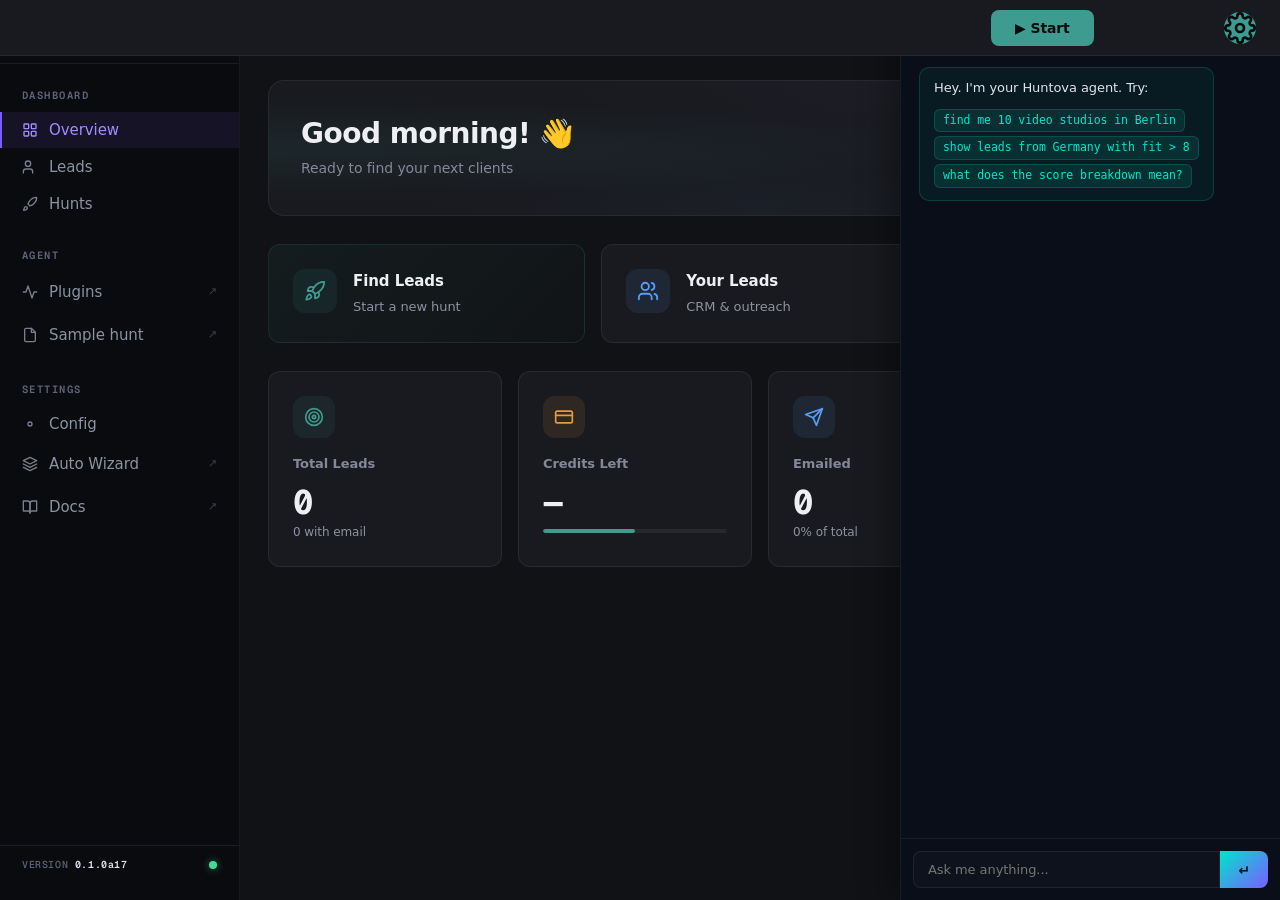
==== commit e71a588c: "v0.1.0a164 — dashboard rewrite + multi-agent + privacy/security audit fixes" ====
--- a/templates/index.html
+++ b/templates/index.html
@@ -41,8 +41,7 @@
     <div style="flex:1;min-width:240px">
       <b>Welcome to Huntova.</b> No AI provider configured yet — pick how to set up:
     </div>
-    <button onclick="window.location.href='/setup'" style="padding:8px 16px;font-size:13px;background:var(--acc,#7c5cff);color:#fff;border:none;border-radius:8px;cursor:pointer;font-weight:600;font-family:inherit">🪄 Auto Wizard</button>
-    <button onclick="openSettings()" style="padding:8px 16px;font-size:13px;background:transparent;color:var(--t1,#eef0f4);border:1px solid var(--bd2,#272b35);border-radius:8px;cursor:pointer;font-family:inherit">Configure in Settings</button>
+    <button onclick="window.location.href='/setup'" style="padding:8px 16px;font-size:13px;background:var(--acc,#00e5cc);color:#0a0e18;border:none;border-radius:8px;cursor:pointer;font-weight:600;font-family:inherit">🪄 Auto Wizard</button>
     <button onclick="this.parentElement.style.display='none'" aria-label="Dismiss" style="background:transparent;border:none;color:var(--t3,#5d6679);cursor:pointer;padding:4px 8px;font-size:14px">&#10005;</button>
   </div>
   <nav class="topnav">
@@ -109,10 +108,10 @@
               </div>
               <div class="um-plan-bar"><div class="um-plan-fill" id="umdFill" style="width:0%"></div></div>
             </div>
-            <div class="um-section">
-              <a class="um-row hv-billing-only" href="/account">Account</a>
-              <button class="um-row" onclick="openSettings();toggleUserMenu()">Settings</button>
-            </div>
+            <!-- Settings entry intentionally removed here — the left
+                 sidebar already has a Settings link, and a duplicate in
+                 this menu was confusing users. Keep the menu focused on
+                 account-scope actions only. -->
             <div class="um-section">
               <button class="um-row" onclick="wizReopen();toggleUserMenu()">Retrain AI</button>
               <a class="um-row" href="/api/export/csv">Export CSV</a>
@@ -206,6 +205,47 @@
         </div>
       </div>
 
+      <!-- ═══ Subagents panel — multi-agent workers running alongside the hunt ═══ -->
+      <div class="hv-sa-panel" id="hvSaPanel" style="display:none">
+        <div class="hv-sa-head">
+          <span class="hv-sa-title">Active agents</span>
+          <span class="hv-sa-count" id="hvSaCount">0</span>
+          <span class="hv-sa-spacer"></span>
+          <button class="hv-sa-refresh" onclick="hvSaRefresh()" aria-label="Refresh">↻</button>
+        </div>
+        <div class="hv-sa-grid" id="hvSaGrid"></div>
+      </div>
+      <style>
+        .hv-sa-panel{margin:18px 0;background:rgba(0,229,204,.03);
+          border:1px solid rgba(0,229,204,.18);border-radius:14px;
+          padding:14px 18px}
+        .hv-sa-head{display:flex;align-items:center;gap:10px;margin-bottom:10px;
+          font-family:'Clash Display','Satoshi',sans-serif;letter-spacing:-.01em}
+        .hv-sa-title{font-size:13px;font-weight:600;color:#eef0f5;text-transform:uppercase;letter-spacing:.08em}
+        .hv-sa-count{font-size:11px;background:rgba(0,229,204,.15);color:#00e5cc;
+          padding:2px 8px;border-radius:6px;font-weight:600}
+        .hv-sa-spacer{flex:1}
+        .hv-sa-refresh{background:transparent;border:1px solid rgba(255,255,255,.08);
+          color:#9aa0ad;padding:4px 10px;border-radius:6px;cursor:pointer;font-size:14px;
+          transition:color .15s ease,border-color .15s ease}
+        .hv-sa-refresh:hover{color:#00e5cc;border-color:rgba(0,229,204,.4)}
+        .hv-sa-grid{display:grid;gap:10px;grid-template-columns:repeat(auto-fit,minmax(260px,1fr))}
+        .hv-sa-card{background:rgba(255,255,255,.02);border:1px solid rgba(255,255,255,.06);
+          border-radius:10px;padding:12px 14px;font-size:12.5px}
+        .hv-sa-card .sa-kind{font-weight:600;color:#eef0f5;font-family:'JetBrains Mono',monospace;font-size:12px}
+        .hv-sa-card .sa-meta{color:#9aa0ad;font-size:11px;margin-top:4px}
+        .hv-sa-card .sa-status{display:inline-block;font-size:10px;padding:2px 8px;border-radius:5px;
+          font-weight:600;letter-spacing:.05em;text-transform:uppercase;margin-top:6px}
+        .hv-sa-card .sa-status.running{background:rgba(0,229,204,.15);color:#00e5cc}
+        .hv-sa-card .sa-status.starting{background:rgba(255,180,84,.15);color:#ffb454}
+        .hv-sa-card .sa-status.done{background:rgba(124,92,255,.15);color:#a48bff}
+        .hv-sa-card .sa-status.error{background:rgba(255,107,107,.15);color:#ff6b6b}
+        .hv-sa-card .sa-status.cancelled{background:rgba(255,255,255,.06);color:#9aa0ad}
+        .hv-sa-card .sa-cancel{margin-left:6px;background:transparent;border:none;color:#6b7388;
+          font-size:11px;cursor:pointer;text-decoration:underline}
+        .hv-sa-card .sa-cancel:hover{color:#ff6b6b}
+      </style>
+
       <!-- Quick Actions — The main thing you do first -->
       <div class="quick-actions">
         <div class="qa-card qa-primary" role="button" tabindex="0" aria-label="Find leads — start a new hunt" onclick="openStartPopup()" onkeydown="if(event.key==='Enter'||event.key===' '){event.preventDefault();openStartPopup()}">
@@ -762,13 +802,7 @@
     </div>
   </div>
 
-  <div class="hv-sb-section">
-    <div class="hv-sb-section-h">CHAT</div>
-    <button class="hv-sb-row hv-sb-chat-row" onclick="hvChatToggle()">
-      <svg viewBox="0 0 24 24" fill="none" stroke="currentColor" stroke-width="2" stroke-linecap="round" stroke-linejoin="round"><path d="M21 15a2 2 0 0 1-2 2H7l-4 4V5a2 2 0 0 1 2-2h14a2 2 0 0 1 2 2z"/></svg>
-      <span>Chat</span>
-    </button>
-  </div>
+  <!-- Chat is now an always-on right column — no toggle button needed. -->
 
   <div class="hv-sb-section">
     <div class="hv-sb-section-h">DASHBOARD</div>
@@ -826,13 +860,17 @@
     <span class="hv-sb-version">VERSION <b id="hvSbVer">0.1.0a17</b></span>
     <span class="hv-sb-dot" title="Online"></span>
   </div>
+  <div class="hv-sb-resize" id="hvSbResize" aria-label="Resize sidebar" role="separator" aria-orientation="vertical" tabindex="0"></div>
 </aside>
 
-<!-- ═══ Chat slideover (Ask Huntova) ═══ -->
-<aside class="hv-chat-panel" id="hvChatPanel" aria-hidden="true">
+<button class="hv-chat-pill" id="hvChatPill" onclick="hvChatToggle()" aria-label="Open chat">💬</button>
+
+<!-- ═══ Chat — always-on right column (no toggle) ═══ -->
+<aside class="hv-chat-panel on" id="hvChatPanel" aria-label="Ask Huntova">
+  <div class="hv-chat-resize" id="hvChatResize" aria-label="Resize chat panel" role="separator" aria-orientation="vertical" tabindex="0"></div>
   <div class="hv-chat-head">
     <span>💬 Ask Huntova</span>
-    <button class="hv-chat-close" onclick="hvChatToggle()" aria-label="Close chat">&times;</button>
+    <span class="hv-chat-status" id="hvChatStatus" title="Connected">●</span>
   </div>
   <div class="hv-chat-body" id="hvChatBody">
     <div class="hv-chat-msg bot" id="hvChatHello">
@@ -912,14 +950,14 @@
   .hv-burger{display:none}
   .hv-sb-backdrop{display:none}
   .hv-sidebar{display:flex;flex-direction:column;
-    position:fixed;left:0;top:0;bottom:0;width:240px;
-    background:#0a0b0f;border-right:1px solid #1a1d24;z-index:50;
+    position:fixed;left:0;top:0;bottom:0;width:var(--hv-sb-w,240px);
+    background:#0a0b0f;border-right:1px solid rgba(255,255,255,.06);z-index:50;
     padding:18px 0 16px;font-family:inherit;color:#a8b0c0;
     overflow-y:auto;
     /* Reset the mobile-drawer transform so the sidebar stays on-screen. */
     transform:none;box-shadow:none}
-  /* Push the existing app shell right by sidebar width. */
-  .app{margin-left:240px}
+  /* Push the existing app shell right by sidebar width (resizable var). */
+  .app{margin-left:var(--hv-sb-w,240px);transition:margin-left .12s ease}
   /* Hide topnav nav-buttons (sidebar replaces them) AND the redundant
      left logo/brand (sidebar already says "Huntova" up top). */
   .topnav-centre{display:none}
@@ -931,38 +969,81 @@
 .hv-sb-ext-arrow{margin-left:auto;color:#5d6679;font-size:11px;
   opacity:.6;transition:opacity .12s,transform .12s}
 .hv-sb-row:hover .hv-sb-ext-arrow{opacity:1;transform:translate(2px,-2px)}
-.hv-chat-panel{position:fixed;top:0;right:0;bottom:0;width:380px;
-  max-width:90vw;background:#0d0f14;border-left:1px solid #272b35;
-  transform:translateX(100%);transition:transform .25s ease-out;
-  z-index:60;display:flex;flex-direction:column;
-  box-shadow:-8px 0 24px rgba(0,0,0,.4)}
-.hv-chat-panel.on{transform:translateX(0)}
+/* ─────── always-on chat panel (right column on ≥1100px) ────────
+   Below 1100px the chat collapses behind a small floating "💬" pill so
+   small screens keep the dashboard readable; above, it lives inline as
+   a third grid column with its own drag-to-resize handle.            */
+.hv-chat-panel{position:fixed;top:0;right:0;bottom:0;
+  width:var(--hv-chat-w,380px);min-width:280px;max-width:560px;
+  background:#0a0e18;border-left:1px solid rgba(255,255,255,.06);
+  z-index:40;display:flex;flex-direction:column;
+  box-shadow:-12px 0 30px rgba(0,0,0,.32);
+  transform:translateX(0);transition:transform .25s ease-out}
+.hv-chat-panel.collapsed{transform:translateX(calc(100% - 0px));pointer-events:none}
+.hv-chat-resize{position:absolute;left:-3px;top:0;bottom:0;width:6px;
+  cursor:col-resize;background:transparent;z-index:2;
+  transition:background .18s ease}
+.hv-chat-resize:hover,.hv-chat-resize.dragging{background:rgba(0,229,204,.35)}
 .hv-chat-head{display:flex;align-items:center;justify-content:space-between;
-  padding:16px 18px;border-bottom:1px solid #1c2029;color:#dfe3eb;
-  font-weight:600;font-size:14px}
-.hv-chat-close{background:transparent;border:none;color:#8a93a4;
-  font-size:20px;cursor:pointer;padding:0 6px;line-height:1}
-.hv-chat-close:hover{color:#dfe3eb}
+  padding:14px 18px;border-bottom:1px solid rgba(255,255,255,.05);
+  color:#eef0f5;font-weight:600;font-size:14px;
+  font-family:'Clash Display','Satoshi',-apple-system,sans-serif;letter-spacing:-.01em}
+.hv-chat-status{color:#00e5cc;font-size:11px;text-shadow:0 0 8px rgba(0,229,204,.7)}
 .hv-chat-body{flex:1;overflow-y:auto;padding:16px 18px;
   display:flex;flex-direction:column;gap:12px}
+.hv-chat-body::-webkit-scrollbar{width:6px}
+.hv-chat-body::-webkit-scrollbar-thumb{background:rgba(255,255,255,.08);border-radius:3px}
 .hv-chat-msg{padding:10px 14px;border-radius:10px;font-size:13px;
-  line-height:1.55;max-width:85%}
-.hv-chat-msg.bot{background:rgba(124,92,255,.08);color:#dfe3eb;
-  border:1px solid rgba(124,92,255,.2);align-self:flex-start}
+  line-height:1.55;max-width:88%}
+.hv-chat-msg.bot{background:rgba(0,229,204,.06);color:#dfe3eb;
+  border:1px solid rgba(0,229,204,.18);align-self:flex-start}
 .hv-chat-msg.user{background:rgba(255,255,255,.04);color:#dfe3eb;
-  align-self:flex-end}
-.hv-chat-eg{display:inline-block;padding:2px 8px;background:rgba(124,92,255,.12);
-  border-radius:6px;font-family:'Geist Mono',monospace;font-size:11.5px;
-  color:#a48bff;margin:2px 0}
-.hv-chat-input{display:flex;border-top:1px solid #1c2029;padding:12px}
-.hv-chat-input input{flex:1;background:#08090c;border:1px solid #272b35;
-  color:#dfe3eb;padding:10px 14px;border-radius:8px 0 0 8px;font-size:13px;
-  font-family:inherit;outline:none}
-.hv-chat-input input:focus{border-color:#7c5cff}
-.hv-chat-input button{background:#7c5cff;color:#fff;border:none;
-  padding:0 18px;border-radius:0 8px 8px 0;cursor:pointer;font-size:16px;
-  font-family:inherit}
-.hv-chat-input button:hover{background:#a48bff}
+  border:1px solid rgba(255,255,255,.06);align-self:flex-end}
+.hv-chat-eg{display:inline-block;padding:2px 8px;background:rgba(0,229,204,.1);
+  border-radius:6px;font-family:'JetBrains Mono','SF Mono',Menlo,monospace;
+  font-size:11.5px;color:#00e5cc;margin:2px 0;cursor:pointer;
+  border:1px solid rgba(0,229,204,.18);transition:background .15s ease}
+.hv-chat-eg:hover{background:rgba(0,229,204,.18)}
+.hv-chat-input{display:flex;border-top:1px solid rgba(255,255,255,.06);padding:12px;gap:0}
+.hv-chat-input input{flex:1;background:rgba(255,255,255,.02);
+  border:1px solid rgba(255,255,255,.08);color:#eef0f5;padding:10px 14px;
+  border-radius:8px 0 0 8px;font-size:13px;font-family:inherit;outline:none;
+  transition:border-color .15s ease}
+.hv-chat-input input:focus{border-color:#00e5cc}
+.hv-chat-input button{background:linear-gradient(135deg,#00e5cc,#7c5cff);
+  color:#0a0e18;border:none;padding:0 18px;border-radius:0 8px 8px 0;
+  cursor:pointer;font-size:14px;font-weight:700;font-family:inherit;
+  transition:filter .15s ease}
+.hv-chat-input button:hover{filter:brightness(1.1)}
+
+/* Below 1100px, push chat into a sliding overlay so the main dashboard
+   doesn't get squeezed into a strip. A small floating pill lets users
+   re-open it. Above 1100px, also reserve the chat width on .container. */
+@media (max-width:1099px){
+  .hv-chat-panel:not(.show){transform:translateX(100%);pointer-events:none}
+  .hv-chat-pill{display:flex}
+}
+@media (min-width:1100px){
+  .hv-chat-pill{display:none}
+  .container{padding-right:calc(var(--hv-chat-w,380px) + 16px)}
+}
+
+/* Floating pill to open chat on small screens */
+.hv-chat-pill{position:fixed;bottom:20px;right:20px;z-index:50;
+  width:48px;height:48px;border-radius:50%;
+  background:linear-gradient(135deg,#00e5cc,#7c5cff);
+  color:#0a0e18;border:none;cursor:pointer;font-size:20px;
+  box-shadow:0 8px 24px rgba(0,229,204,.4);
+  display:none;align-items:center;justify-content:center;
+  transition:transform .2s ease,box-shadow .2s ease}
+.hv-chat-pill:hover{transform:scale(1.06);box-shadow:0 12px 32px rgba(0,229,204,.55)}
+
+/* Resize handle on the sidebar (≥900px desktop only) */
+.hv-sb-resize{position:absolute;top:0;right:-3px;bottom:0;width:6px;
+  cursor:col-resize;background:transparent;z-index:11;
+  transition:background .18s ease}
+.hv-sb-resize:hover,.hv-sb-resize.dragging{background:rgba(0,229,204,.35)}
+@media (max-width:899px){.hv-sb-resize{display:none}}
 </style>
 
 <script>
@@ -1030,13 +1111,99 @@
   var row=e.target.closest && e.target.closest('.hv-sidebar .hv-sb-row');
   if(row)setTimeout(hvSidebarClose, 0);
 }, true);
+// ─── Subagents panel ────────────────────────────────────────────
+// Light-weight client for the multi-agent backend: poll once on load,
+// listen for live `subagent_status` SSE events, render each subagent
+// as a card. The panel hides itself entirely when there are no
+// subagents so it doesn't clutter the dashboard.
+window.hvSubagents = {};   // id -> snapshot
+function hvSaRender(){
+  var panel=document.getElementById('hvSaPanel');
+  var grid=document.getElementById('hvSaGrid');
+  var count=document.getElementById('hvSaCount');
+  if(!panel||!grid)return;
+  var ids=Object.keys(window.hvSubagents);
+  if(ids.length===0){panel.style.display='none';return}
+  panel.style.display='';
+  count.textContent=ids.length;
+  grid.innerHTML='';
+  ids.sort(function(a,b){return (window.hvSubagents[b].started_at||0)-(window.hvSubagents[a].started_at||0)});
+  ids.forEach(function(id){
+    var sa=window.hvSubagents[id]||{};
+    var card=document.createElement('div');
+    card.className='hv-sa-card';
+    var k=document.createElement('div'); k.className='sa-kind';
+    k.textContent=String(sa.kind||'?');
+    var meta=document.createElement('div'); meta.className='sa-meta';
+    var pl=sa.payload||{};
+    var bits=[];
+    if(pl.lead_id) bits.push('lead '+String(pl.lead_id).substring(0,12));
+    if(pl.since_days) bits.push('last '+pl.since_days+'d');
+    meta.textContent=bits.length ? bits.join(' · ') : '—';
+    var st=document.createElement('span');
+    st.className='sa-status '+String(sa.status||'').replace(/[^a-z]/g,'');
+    st.textContent=String(sa.status||'?');
+    card.appendChild(k); card.appendChild(meta); card.appendChild(st);
+    if(sa.status==='running'||sa.status==='starting'){
+      var x=document.createElement('button');
+      x.className='sa-cancel';
+      x.textContent='cancel';
+      x.onclick=function(){
+        fetch('/api/subagents/'+encodeURIComponent(id)+'/cancel',{method:'POST'})
+          .then(function(){hvSaRefresh()})
+          .catch(function(){});
+      };
+      st.appendChild(x);
+    }
+    if(sa.error){
+      var er=document.createElement('div');
+      er.className='sa-meta'; er.style.color='#ff6b6b';
+      er.textContent=String(sa.error).substring(0,120);
+      card.appendChild(er);
+    }
+    grid.appendChild(card);
+  });
+}
+function hvSaRefresh(){
+  fetch('/api/subagents').then(function(r){return r.json()}).then(function(d){
+    if(!d||!d.ok)return;
+    window.hvSubagents={};
+    (d.subagents||[]).forEach(function(s){window.hvSubagents[s.id]=s});
+    hvSaRender();
+  }).catch(function(){});
+}
+// Hook the SSE bus once it's open. evtSrc is initialised in app.js.
+(function(){
+  var attempts=0;
+  function tryAttach(){
+    if(typeof evtSrc!=='undefined' && evtSrc && evtSrc.addEventListener){
+      evtSrc.addEventListener('subagent_status', function(e){
+        try{
+          var sa=JSON.parse(e.data);
+          if(!sa||!sa.id)return;
+          window.hvSubagents[sa.id]=sa;
+          hvSaRender();
+        }catch(_){}
+      });
+      hvSaRefresh();
+      return;
+    }
+    if(++attempts<20) setTimeout(tryAttach, 250);
+  }
+  if(document.readyState==='loading'){
+    document.addEventListener('DOMContentLoaded', function(){setTimeout(tryAttach, 600)});
+  } else { setTimeout(tryAttach, 600); }
+})();
+
+// Mobile-only — desktop keeps the chat as a permanent right column.
+// On <1100px the floating pill calls this to slide the chat in/out.
 function hvChatToggle(){
   var p=document.getElementById('hvChatPanel');
   if(!p)return;
-  var on=p.classList.toggle('on');
+  var on=p.classList.toggle('show');
   p.setAttribute('aria-hidden', on?'false':'true');
   if(on){
-    setTimeout(function(){var i=document.getElementById('hvChatIn');if(i)i.focus()},250);
+    setTimeout(function(){var i=document.getElementById('hvChatIn');if(i)i.focus()},150);
     if(!p._hvChatEsc){
       p._hvChatEsc=function(e){if(e.key==='Escape')hvChatToggle()};
       document.addEventListener('keydown',p._hvChatEsc);
@@ -1045,6 +1212,69 @@
     if(p._hvChatEsc){document.removeEventListener('keydown',p._hvChatEsc);p._hvChatEsc=null}
   }
 }
+
+// Resizable panels — drag handles on the sidebar (right edge) and chat
+// (left edge). Persist to localStorage so the layout survives reload.
+(function(){
+  function setupResize(handleId, varName, lsKey, side, minPx, maxPx){
+    var h=document.getElementById(handleId); if(!h) return;
+    var saved=parseInt(localStorage.getItem(lsKey)||'',10);
+    if(saved && saved>=minPx && saved<=maxPx){
+      document.documentElement.style.setProperty(varName, saved+'px');
+    }
+    var startX=0, startW=0, dragging=false;
+    function readW(){
+      var v=getComputedStyle(document.documentElement).getPropertyValue(varName).trim();
+      var n=parseInt(v,10); return isNaN(n) ? (side==='left'?240:380) : n;
+    }
+    function onMove(e){
+      if(!dragging) return;
+      var dx=(e.clientX||(e.touches&&e.touches[0].clientX)||0) - startX;
+      var w = side==='left' ? (startW+dx) : (startW-dx);
+      w = Math.max(minPx, Math.min(maxPx, w));
+      document.documentElement.style.setProperty(varName, w+'px');
+    }
+    function onUp(){
+      if(!dragging) return;
+      dragging=false; h.classList.remove('dragging');
+      document.body.style.userSelect='';
+      document.body.style.cursor='';
+      document.removeEventListener('mousemove',onMove);
+      document.removeEventListener('mouseup',onUp);
+      document.removeEventListener('touchmove',onMove);
+      document.removeEventListener('touchend',onUp);
+      localStorage.setItem(lsKey, String(readW()));
+    }
+    h.addEventListener('mousedown', function(e){
+      dragging=true; h.classList.add('dragging');
+      startX=e.clientX; startW=readW();
+      document.body.style.userSelect='none';
+      document.body.style.cursor='col-resize';
+      document.addEventListener('mousemove',onMove);
+      document.addEventListener('mouseup',onUp);
+      e.preventDefault();
+    });
+    h.addEventListener('touchstart', function(e){
+      dragging=true; h.classList.add('dragging');
+      startX=e.touches[0].clientX; startW=readW();
+      document.addEventListener('touchmove',onMove,{passive:false});
+      document.addEventListener('touchend',onUp);
+    },{passive:true});
+    // Keyboard: ←/→ adjusts by 16px when handle is focused (a11y).
+    h.addEventListener('keydown', function(e){
+      if(e.key!=='ArrowLeft' && e.key!=='ArrowRight') return;
+      var w=readW();
+      var step=e.shiftKey ? 32 : 8;
+      var dir = (e.key==='ArrowLeft' ? -1 : 1) * (side==='left'?1:-1);
+      w = Math.max(minPx, Math.min(maxPx, w+dir*step));
+      document.documentElement.style.setProperty(varName, w+'px');
+      localStorage.setItem(lsKey, String(w));
+      e.preventDefault();
+    });
+  }
+  setupResize('hvSbResize', '--hv-sb-w', 'hv.sbW', 'left', 200, 360);
+  setupResize('hvChatResize', '--hv-chat-w', 'hv.chatW', 'right', 280, 560);
+})();
 // Safe message append — uses textContent for any dynamic string. Static
 // template structure (line breaks) is built via DOM nodes, never innerHTML
 // with concatenated user/AI input.
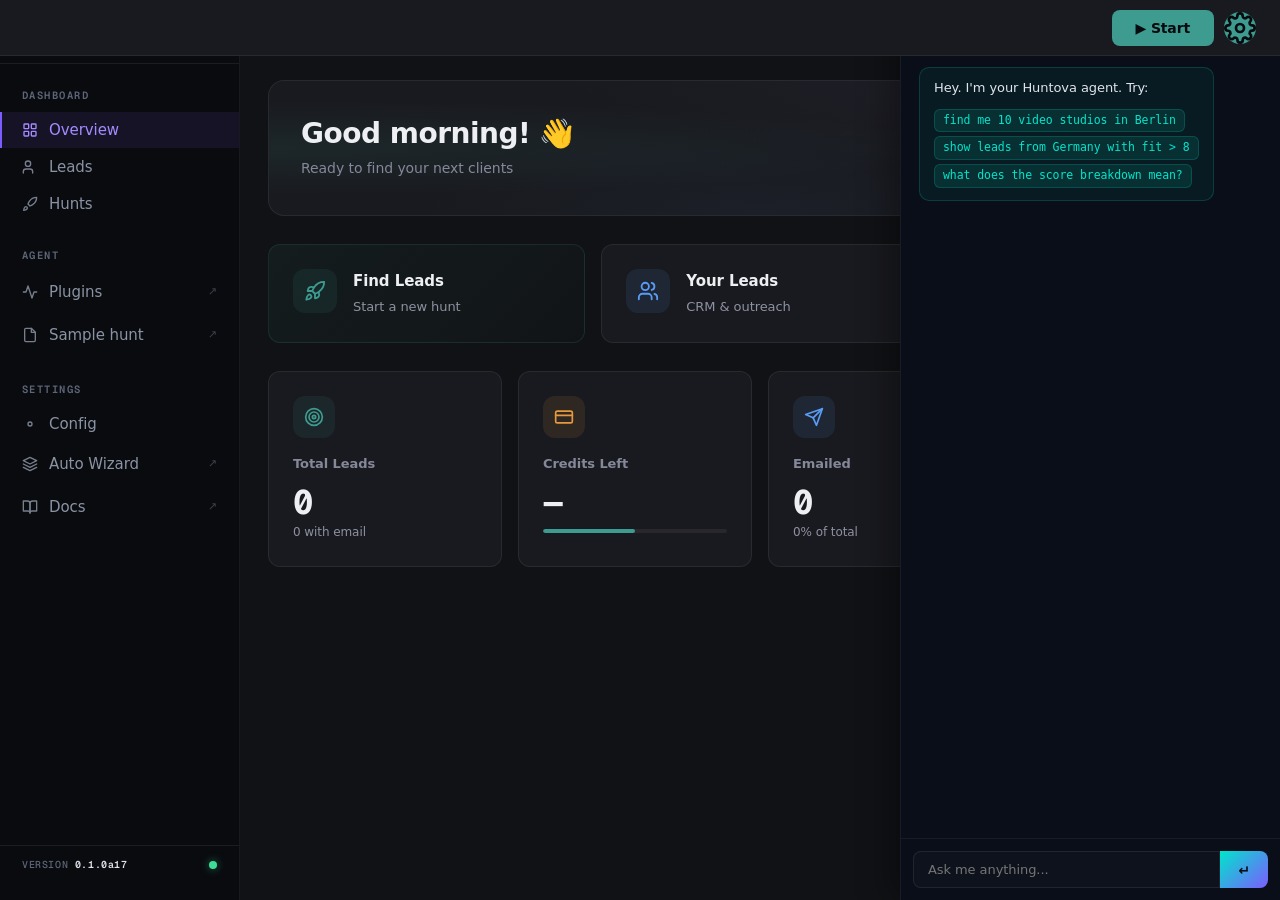
==== commit 0fa3976e: "v0.1.0a165 — investor audit pass: paste newlines, chat fallback, INSTR gate, mobile install" ====
--- a/templates/index.html
+++ b/templates/index.html
@@ -84,8 +84,8 @@
         </div>
         <!-- Credits pill — SaaS-billing-only. JS hides this in local mode
              too, but the explicit class prevents a first-paint flash. -->
-        <button class="topnav-credits hv-billing-only" id="hvCreditsBtn" onclick="hvOpenPricing()" style="visibility:hidden">
-          💳 <span id="hvCredits">—</span> credits
+        <button class="topnav-credits hv-billing-only" id="hvCreditsBtn" onclick="hvOpenPricing()" style="display:none">
+          💳 <span id="hvCredits"></span> credits
         </button>
         <div class="um" id="userMenu">
           <button class="topnav-avatar" id="userAvatar" onclick="toggleUserMenu()" aria-label="Open menu" aria-expanded="false">
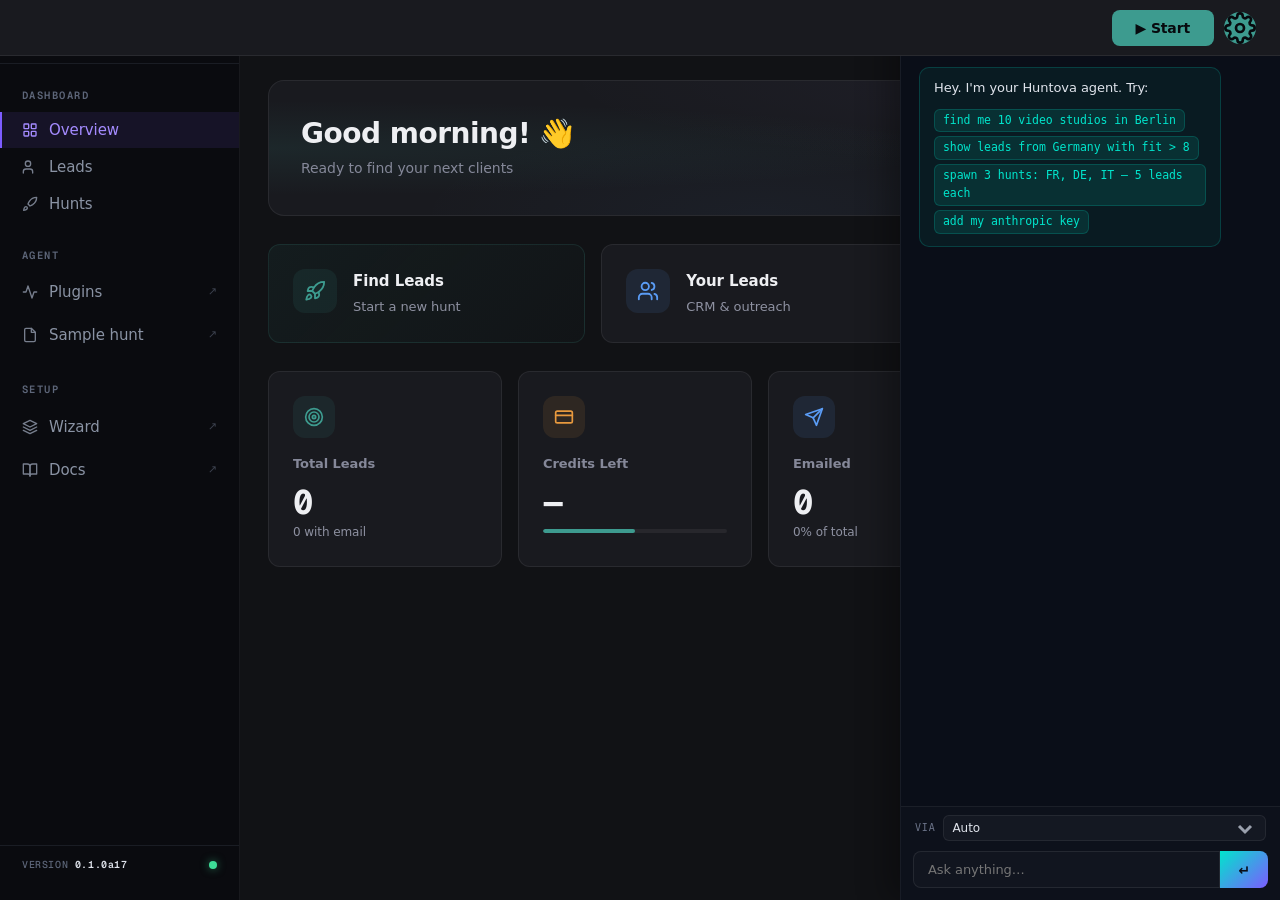
==== commit 1914e15b: "v0.1.0a166 — kill sidebar Settings, add chat AI selector + multi-agent provider override, opt-in aut" ====
--- a/templates/index.html
+++ b/templates/index.html
@@ -836,15 +836,16 @@
     </a>
   </div>
 
+  <!-- "Settings" sidebar entry removed. Settings/keys/wizard live in two
+       places now: the on-page chat (talk to it: "add my anthropic key",
+       "set from name to ..."), and the wizard route below. The 5-tab
+       modal still exists for deep config but no longer has a button —
+       the chat's `open settings` action opens it on demand. -->
   <div class="hv-sb-section">
-    <div class="hv-sb-section-h">SETTINGS</div>
-    <button class="hv-sb-row" onclick="openSettings()">
-      <svg viewBox="0 0 24 24" fill="none" stroke="currentColor" stroke-width="2" stroke-linecap="round" stroke-linejoin="round"><circle cx="12" cy="12" r="3"/></svg>
-      <span>Config</span>
-    </button>
+    <div class="hv-sb-section-h">SETUP</div>
     <a class="hv-sb-row hv-sb-external" href="/setup" target="_blank" rel="noopener">
       <svg viewBox="0 0 24 24" fill="none" stroke="currentColor" stroke-width="2" stroke-linecap="round" stroke-linejoin="round"><path d="M12 2L2 7l10 5 10-5z"/><path d="M2 17l10 5 10-5"/><path d="M2 12l10 5 10-5"/></svg>
-      <span>Auto Wizard</span>
+      <span>Wizard</span>
       <span class="hv-sb-ext-arrow">↗</span>
     </a>
     <a class="hv-sb-row hv-sb-external" href="https://github.com/enzostrano/huntova-public" target="_blank" rel="noopener">
@@ -877,12 +878,37 @@
       <div>Hey. I'm your Huntova agent. Try:</div>
       <div style="margin-top:8px"><span class="hv-chat-eg">find me 10 video studios in Berlin</span></div>
       <div><span class="hv-chat-eg">show leads from Germany with fit &gt; 8</span></div>
-      <div><span class="hv-chat-eg">what does the score breakdown mean?</span></div>
-    </div>
-  </div>
-  <form class="hv-chat-input" onsubmit="event.preventDefault();hvChatSend()">
-    <input type="text" id="hvChatIn" placeholder="Ask me anything..." autocomplete="off">
-    <button type="submit" aria-label="Send">↵</button>
+      <div><span class="hv-chat-eg">spawn 3 hunts: FR, DE, IT — 5 leads each</span></div>
+      <div><span class="hv-chat-eg">add my anthropic key</span></div>
+    </div>
+  </div>
+  <!-- AI selector + input. Pick which provider answers the next message
+       (or "Auto" → uses your default). The same selection is propagated
+       to any agent the chat spawns — so you can fan out 3 hunts on 3
+       different providers. -->
+  <form class="hv-chat-input-row" onsubmit="event.preventDefault();hvChatSend()">
+    <div class="hv-chat-provider-row">
+      <label class="hv-chat-prov-lbl" for="hvChatProvider">via</label>
+      <select id="hvChatProvider" class="hv-chat-provider" aria-label="AI provider for this message">
+        <option value="">Auto</option>
+        <option value="anthropic">Anthropic Claude</option>
+        <option value="openai">OpenAI</option>
+        <option value="gemini">Google Gemini</option>
+        <option value="openrouter">OpenRouter</option>
+        <option value="groq">Groq</option>
+        <option value="deepseek">DeepSeek</option>
+        <option value="together">Together AI</option>
+        <option value="mistral">Mistral</option>
+        <option value="perplexity">Perplexity</option>
+        <option value="ollama">Ollama (local)</option>
+        <option value="lmstudio">LM Studio (local)</option>
+        <option value="llamafile">llamafile (local)</option>
+      </select>
+    </div>
+    <div class="hv-chat-input">
+      <input type="text" id="hvChatIn" placeholder="Ask anything…" autocomplete="off">
+      <button type="submit" aria-label="Send">↵</button>
+    </div>
   </form>
 </aside>
 
@@ -1004,7 +1030,16 @@
   font-size:11.5px;color:#00e5cc;margin:2px 0;cursor:pointer;
   border:1px solid rgba(0,229,204,.18);transition:background .15s ease}
 .hv-chat-eg:hover{background:rgba(0,229,204,.18)}
-.hv-chat-input{display:flex;border-top:1px solid rgba(255,255,255,.06);padding:12px;gap:0}
+.hv-chat-input-row{display:flex;flex-direction:column;border-top:1px solid rgba(255,255,255,.06);background:rgba(255,255,255,.01)}
+.hv-chat-provider-row{display:flex;align-items:center;gap:8px;padding:8px 14px 0;font-size:11px;color:#6b7388}
+.hv-chat-prov-lbl{font-family:'JetBrains Mono','SF Mono',Menlo,monospace;text-transform:uppercase;letter-spacing:.08em;font-size:10px}
+.hv-chat-provider{flex:1;background:rgba(255,255,255,.03);border:1px solid rgba(255,255,255,.07);
+  color:#dfe3eb;border-radius:6px;padding:5px 8px;font-size:12px;font-family:inherit;
+  appearance:none;-webkit-appearance:none;cursor:pointer;
+  background-image:url("data:image/svg+xml;utf8,<svg xmlns='http://www.w3.org/2000/svg' viewBox='0 0 12 12' fill='none' stroke='%239aa0ad' stroke-width='1.5'><path d='M3 5l3 3 3-3'/></svg>");
+  background-repeat:no-repeat;background-position:right 8px center;padding-right:24px}
+.hv-chat-provider:focus{outline:none;border-color:rgba(0,229,204,.4)}
+.hv-chat-input{display:flex;padding:10px 12px 12px;gap:0}
 .hv-chat-input input{flex:1;background:rgba(255,255,255,.02);
   border:1px solid rgba(255,255,255,.08);color:#eef0f5;padding:10px 14px;
   border-radius:8px 0 0 8px;font-size:13px;font-family:inherit;outline:none;
@@ -1195,6 +1230,52 @@
   } else { setTimeout(tryAttach, 600); }
 })();
 
+// Restore last provider selection + make the example chips clickable.
+(function(){
+  function init(){
+    try{
+      var sel=document.getElementById('hvChatProvider');
+      var saved=localStorage.getItem('hv.chat.provider');
+      if(sel && saved){ sel.value=saved; }
+    }catch(_){}
+    var input=document.getElementById('hvChatIn');
+    document.querySelectorAll('.hv-chat-eg').forEach(function(el){
+      el.style.cursor='pointer';
+      el.addEventListener('click', function(){
+        if(!input)return;
+        input.value=el.textContent.trim();
+        input.focus();
+      });
+    });
+  }
+  if(document.readyState==='loading') document.addEventListener('DOMContentLoaded', init);
+  else init();
+})();
+
+// `action=spawn_agents` from /api/chat — fan out parallel subagents
+// each potentially using a different provider. Payload: {agents:[{kind,
+// payload, provider?}]}. Each spec posts to /api/subagents/spawn.
+async function hvSpawnAgents(spec){
+  var agents=(spec && spec.agents) || [];
+  if(!agents.length){ hvChatAppend('bot', 'No agents to spawn.'); return; }
+  var spawned=0, failed=0;
+  for(var i=0;i<agents.length;i++){
+    var a=agents[i]||{};
+    try{
+      var body={kind:a.kind, payload:Object.assign({}, a.payload||{}, a.provider ? {provider:a.provider} : {})};
+      var r=await fetch('/api/subagents/spawn',{
+        method:'POST', headers:{'Content-Type':'application/json'},
+        body:JSON.stringify(body)
+      });
+      var d=await r.json();
+      if(d && d.ok) spawned++; else failed++;
+    }catch(_){ failed++; }
+  }
+  hvChatAppend('bot', 'Spawned '+spawned+' / '+agents.length+' agents. '
+                       +'Watch the Active agents panel — they\'ll stream live.');
+  hvSaRefresh();
+}
+
 // Mobile-only — desktop keeps the chat as a permanent right column.
 // On <1100px the floating pill calls this to slide the chat in/out.
 function hvChatToggle(){
@@ -1298,17 +1379,27 @@
   if(!input||!input.value.trim())return;
   var msg=input.value.trim();
   input.value='';
-  hvChatAppend('user', msg);
+  // Provider override the user picked from the dropdown next to the input.
+  // Empty = "Auto" (server uses the user's default). Persisted so refreshes
+  // remember the choice.
+  var provSel=document.getElementById('hvChatProvider');
+  var provider=(provSel && provSel.value || '').trim();
+  if(provSel){ try{ localStorage.setItem('hv.chat.provider', provider); }catch(_){} }
+  hvChatAppend('user', msg + (provider ? ' [via '+provider+']' : ''));
   var thinking=hvChatAppend('bot', 'thinking...');
   try{
     var r=await fetch('/api/chat',{
       method:'POST',
       headers:{'Content-Type':'application/json'},
-      body:JSON.stringify({message:msg})
+      body:JSON.stringify({message:msg, provider:provider||null})
     });
     var d=await r.json();
     if(thinking)thinking.remove();
-    if(d && d.action==='start_hunt'){
+    if(d && d.action==='spawn_agents'){
+      // Multi-agent fan-out — each agent can use a different provider.
+      hvChatAppend('bot', d.text || 'Spawning agents…');
+      hvSpawnAgents(d);
+    } else if(d && d.action==='start_hunt'){
       hvChatAppend('bot', 'Starting hunt: '+(d.icp||'')+'\ncountries: '+((d.countries||[]).join(', ')||'default')+'\nmax leads: '+(d.max_leads||10));
       // Pre-select the chat-suggested countries in the start popup so
       // the user sees the AI's interpretation reflected before they
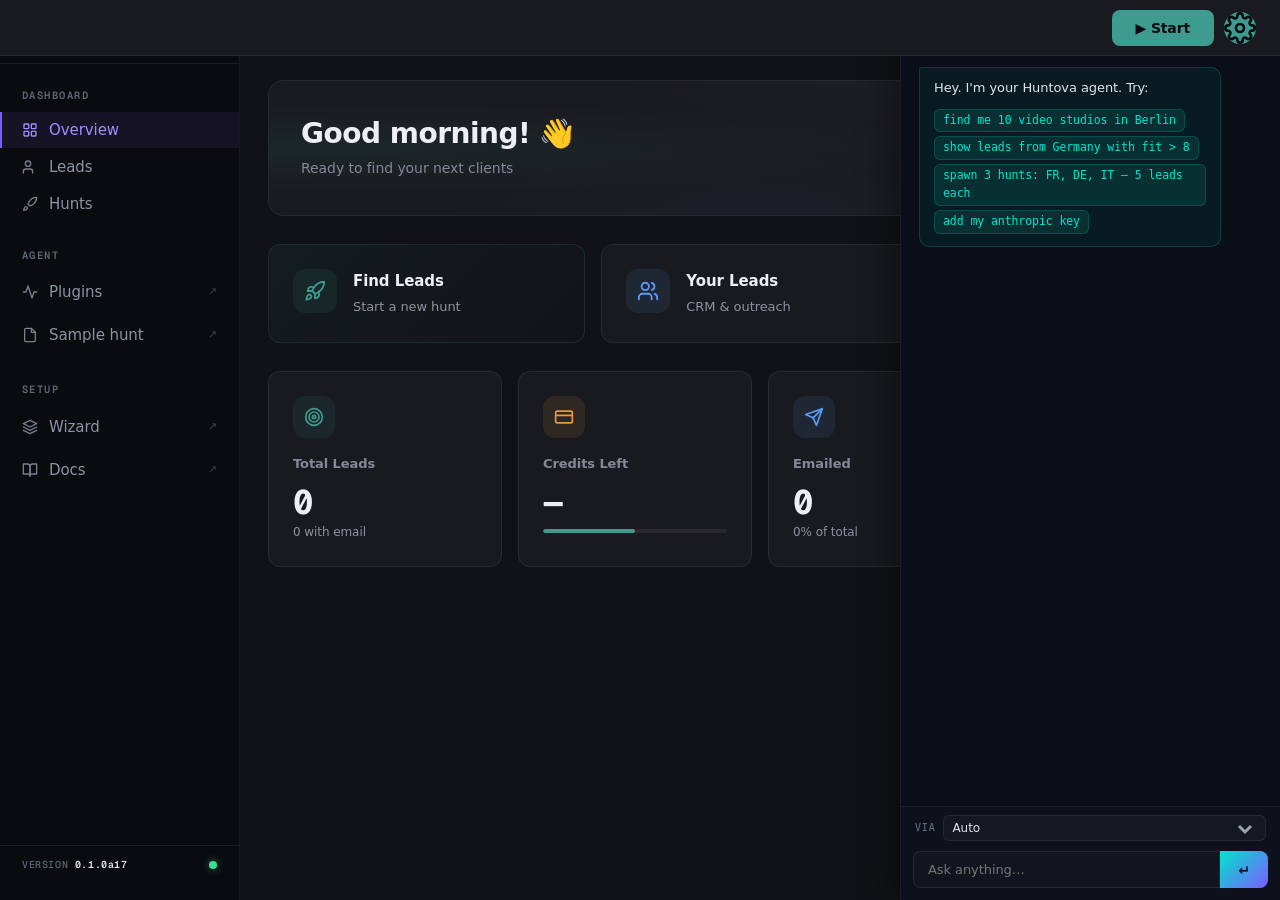
==== commit fcba1c5b: "v0.1.0a174 — premium animations on Active Agents panel + chat" ====
--- a/templates/index.html
+++ b/templates/index.html
@@ -229,21 +229,115 @@
           color:#9aa0ad;padding:4px 10px;border-radius:6px;cursor:pointer;font-size:14px;
           transition:color .15s ease,border-color .15s ease}
         .hv-sa-refresh:hover{color:#00e5cc;border-color:rgba(0,229,204,.4)}
-        .hv-sa-grid{display:grid;gap:10px;grid-template-columns:repeat(auto-fit,minmax(260px,1fr))}
-        .hv-sa-card{background:rgba(255,255,255,.02);border:1px solid rgba(255,255,255,.06);
-          border-radius:10px;padding:12px 14px;font-size:12.5px}
-        .hv-sa-card .sa-kind{font-weight:600;color:#eef0f5;font-family:'JetBrains Mono',monospace;font-size:12px}
-        .hv-sa-card .sa-meta{color:#9aa0ad;font-size:11px;margin-top:4px}
-        .hv-sa-card .sa-status{display:inline-block;font-size:10px;padding:2px 8px;border-radius:5px;
-          font-weight:600;letter-spacing:.05em;text-transform:uppercase;margin-top:6px}
-        .hv-sa-card .sa-status.running{background:rgba(0,229,204,.15);color:#00e5cc}
-        .hv-sa-card .sa-status.starting{background:rgba(255,180,84,.15);color:#ffb454}
-        .hv-sa-card .sa-status.done{background:rgba(124,92,255,.15);color:#a48bff}
-        .hv-sa-card .sa-status.error{background:rgba(255,107,107,.15);color:#ff6b6b}
-        .hv-sa-card .sa-status.cancelled{background:rgba(255,255,255,.06);color:#9aa0ad}
-        .hv-sa-card .sa-cancel{margin-left:6px;background:transparent;border:none;color:#6b7388;
-          font-size:11px;cursor:pointer;text-decoration:underline}
-        .hv-sa-card .sa-cancel:hover{color:#ff6b6b}
+        .hv-sa-grid{display:grid;gap:12px;grid-template-columns:repeat(auto-fit,minmax(260px,1fr))}
+
+        /* ──── premium agent card animations ──── */
+        @keyframes hv-sa-card-in{
+          from{opacity:0;transform:translateY(8px) scale(.97)}
+          to  {opacity:1;transform:translateY(0) scale(1)}
+        }
+        @keyframes hv-sa-shimmer{
+          0%  {background-position:-200% 0}
+          100%{background-position:200% 0}
+        }
+        @keyframes hv-sa-pulse-running{
+          0%,100%{box-shadow:0 0 0 0 rgba(0,229,204,.4)}
+          50%    {box-shadow:0 0 0 6px rgba(0,229,204,0)}
+        }
+        @keyframes hv-sa-pulse-starting{
+          0%,100%{box-shadow:0 0 0 0 rgba(255,180,84,.45)}
+          50%    {box-shadow:0 0 0 5px rgba(255,180,84,0)}
+        }
+        @keyframes hv-sa-dots{
+          0%,20% {content:''}
+          40%    {content:'·'}
+          60%    {content:'··'}
+          80%,100%{content:'···'}
+        }
+
+        .hv-sa-card{
+          position:relative;
+          background:linear-gradient(135deg,rgba(255,255,255,.025) 0%,rgba(255,255,255,.015) 100%);
+          border:1px solid rgba(255,255,255,.07);
+          border-radius:12px;padding:14px 16px;font-size:12.5px;
+          overflow:hidden;
+          animation:hv-sa-card-in .35s cubic-bezier(.2,.8,.2,1) both;
+          transition:transform .25s cubic-bezier(.2,.8,.2,1),
+                     border-color .25s ease,
+                     box-shadow .35s ease;
+        }
+        .hv-sa-card:hover{
+          transform:translateY(-2px);
+          border-color:rgba(0,229,204,.28);
+        }
+
+        /* Top accent bar — colour reflects status, gradient shimmers
+           on running/starting cards so the eye knows something is alive. */
+        .hv-sa-card::before{
+          content:'';position:absolute;left:0;right:0;top:0;height:2px;
+          background:linear-gradient(90deg,transparent,var(--sa-accent,rgba(255,255,255,.2)),transparent);
+          background-size:200% 100%;
+          opacity:.85;
+        }
+        .hv-sa-card.is-active::before{
+          animation:hv-sa-shimmer 2.4s linear infinite;
+        }
+        .hv-sa-card.status-running   { --sa-accent:rgba(0,229,204,.85); }
+        .hv-sa-card.status-running   { animation:hv-sa-card-in .35s cubic-bezier(.2,.8,.2,1) both,
+                                                 hv-sa-pulse-running 2s ease-in-out infinite }
+        .hv-sa-card.status-starting  { --sa-accent:rgba(255,180,84,.9); }
+        .hv-sa-card.status-starting  { animation:hv-sa-card-in .35s cubic-bezier(.2,.8,.2,1) both,
+                                                 hv-sa-pulse-starting 1.6s ease-in-out infinite }
+        .hv-sa-card.status-done      { --sa-accent:rgba(124,92,255,.85); }
+        .hv-sa-card.status-error     { --sa-accent:rgba(255,107,107,.9); }
+        .hv-sa-card.status-cancelled { --sa-accent:rgba(255,255,255,.18); }
+
+        .hv-sa-card .sa-kind{
+          font-family:'Clash Display','Satoshi',sans-serif;
+          font-weight:600;letter-spacing:-.005em;font-size:14px;
+          color:#eef0f5;display:flex;align-items:center;gap:8px;
+        }
+        .hv-sa-card .sa-kind::before{
+          content:'';width:6px;height:6px;border-radius:50%;
+          background:var(--sa-accent,#9aa0ad);
+          box-shadow:0 0 8px var(--sa-accent,transparent);
+        }
+        .hv-sa-card .sa-meta{
+          color:#9aa0ad;font-size:11.5px;margin-top:5px;
+          font-family:'JetBrains Mono',monospace;letter-spacing:.01em;
+        }
+        .hv-sa-card .sa-status{
+          display:inline-flex;align-items:center;gap:6px;font-size:10px;
+          padding:3px 10px;border-radius:6px;font-weight:700;
+          letter-spacing:.08em;text-transform:uppercase;margin-top:9px;
+          font-family:'JetBrains Mono',monospace;
+        }
+        .hv-sa-card .sa-status.running{background:rgba(0,229,204,.12);color:#00e5cc;
+          border:1px solid rgba(0,229,204,.22)}
+        .hv-sa-card .sa-status.running::after{
+          content:'';display:inline-block;width:10px;height:1em;
+          letter-spacing:.05em;color:#00e5cc;
+          animation:hv-sa-dots 1.6s steps(4,end) infinite;
+        }
+        .hv-sa-card .sa-status.starting{background:rgba(255,180,84,.12);color:#ffb454;
+          border:1px solid rgba(255,180,84,.22)}
+        .hv-sa-card .sa-status.done{background:rgba(124,92,255,.12);color:#a48bff;
+          border:1px solid rgba(124,92,255,.22)}
+        .hv-sa-card .sa-status.error{background:rgba(255,107,107,.12);color:#ff6b6b;
+          border:1px solid rgba(255,107,107,.22)}
+        .hv-sa-card .sa-status.cancelled{background:rgba(255,255,255,.04);color:#9aa0ad;
+          border:1px solid rgba(255,255,255,.08)}
+        .hv-sa-card .sa-cancel{margin-left:10px;background:transparent;border:none;
+          color:#6b7388;font-size:10.5px;cursor:pointer;
+          font-family:inherit;letter-spacing:.05em;
+          transition:color .15s ease}
+        .hv-sa-card .sa-cancel:hover{color:#ff6b6b;text-decoration:underline}
+
+        /* Honour reduced-motion: skip the running pulses + shimmer. */
+        @media (prefers-reduced-motion:reduce){
+          .hv-sa-card,.hv-sa-card::before,.hv-sa-card.is-active::before,
+          .hv-sa-card .sa-status.running::after{animation:none !important}
+        }
       </style>
 
       <!-- Quick Actions — The main thing you do first -->
@@ -1019,12 +1113,42 @@
   display:flex;flex-direction:column;gap:12px}
 .hv-chat-body::-webkit-scrollbar{width:6px}
 .hv-chat-body::-webkit-scrollbar-thumb{background:rgba(255,255,255,.08);border-radius:3px}
+@keyframes hv-chat-msg-in{
+  from{opacity:0;transform:translateY(8px) scale(.97)}
+  to  {opacity:1;transform:translateY(0) scale(1)}
+}
+@keyframes hv-chat-status-pulse{
+  0%,100%{filter:drop-shadow(0 0 4px rgba(0,229,204,.55));opacity:.85}
+  50%    {filter:drop-shadow(0 0 12px rgba(0,229,204,.95));opacity:1}
+}
+.hv-chat-status{animation:hv-chat-status-pulse 2.4s ease-in-out infinite}
 .hv-chat-msg{padding:10px 14px;border-radius:10px;font-size:13px;
-  line-height:1.55;max-width:88%}
+  line-height:1.55;max-width:88%;
+  animation:hv-chat-msg-in .28s cubic-bezier(.2,.8,.2,1) both}
 .hv-chat-msg.bot{background:rgba(0,229,204,.06);color:#dfe3eb;
-  border:1px solid rgba(0,229,204,.18);align-self:flex-start}
+  border:1px solid rgba(0,229,204,.18);align-self:flex-start;
+  border-top-left-radius:3px}
 .hv-chat-msg.user{background:rgba(255,255,255,.04);color:#dfe3eb;
-  border:1px solid rgba(255,255,255,.06);align-self:flex-end}
+  border:1px solid rgba(255,255,255,.06);align-self:flex-end;
+  border-top-right-radius:3px}
+/* Thinking loader — three pulsing dots that replace "thinking..." text.
+   Detect a bot message whose textContent is exactly "thinking..." via JS
+   (we add the .hv-chat-thinking class) and swap to animated dots. */
+.hv-chat-thinking{
+  display:inline-flex;align-items:center;gap:5px;padding:8px 14px;
+  background:rgba(0,229,204,.04);border:1px solid rgba(0,229,204,.12);
+  border-radius:10px;align-self:flex-start;border-top-left-radius:3px}
+.hv-chat-thinking .d{width:6px;height:6px;border-radius:50%;background:#00e5cc;
+  animation:hv-chat-think 1.2s ease-in-out infinite}
+.hv-chat-thinking .d:nth-child(2){animation-delay:.18s}
+.hv-chat-thinking .d:nth-child(3){animation-delay:.36s}
+@keyframes hv-chat-think{
+  0%,80%,100%{transform:scale(.6);opacity:.4}
+  40%        {transform:scale(1);opacity:1}
+}
+@media (prefers-reduced-motion:reduce){
+  .hv-chat-msg,.hv-chat-status,.hv-chat-thinking .d{animation:none !important}
+}
 .hv-chat-eg{display:inline-block;padding:2px 8px;background:rgba(0,229,204,.1);
   border-radius:6px;font-family:'JetBrains Mono','SF Mono',Menlo,monospace;
   font-size:11.5px;color:#00e5cc;margin:2px 0;cursor:pointer;
@@ -1165,18 +1289,33 @@
   ids.sort(function(a,b){return (window.hvSubagents[b].started_at||0)-(window.hvSubagents[a].started_at||0)});
   ids.forEach(function(id){
     var sa=window.hvSubagents[id]||{};
+    var status=String(sa.status||'').replace(/[^a-z]/g,'');
+    var isActive = status==='running' || status==='starting';
     var card=document.createElement('div');
-    card.className='hv-sa-card';
+    card.className='hv-sa-card status-'+(status||'unknown')+(isActive?' is-active':'');
     var k=document.createElement('div'); k.className='sa-kind';
-    k.textContent=String(sa.kind||'?');
+    // Slightly nicer label than the raw kind slug.
+    var labels={deep_research:'Deep research', inbox_scan:'Inbox scan',
+                qualify_pool:'Re-qualify pool'};
+    k.textContent = labels[sa.kind] || String(sa.kind||'agent');
+    if(sa.payload && sa.payload.provider){
+      var pv=document.createElement('span');
+      pv.style.cssText='margin-left:auto;font-size:9.5px;color:#9aa0ad;font-weight:500;letter-spacing:.06em;text-transform:uppercase;font-family:"JetBrains Mono",monospace';
+      pv.textContent='via '+sa.payload.provider;
+      k.appendChild(pv);
+    }
     var meta=document.createElement('div'); meta.className='sa-meta';
     var pl=sa.payload||{};
     var bits=[];
     if(pl.lead_id) bits.push('lead '+String(pl.lead_id).substring(0,12));
     if(pl.since_days) bits.push('last '+pl.since_days+'d');
+    if(sa.started_at){
+      var elapsed=Math.max(0, Math.floor(((sa.finished_at||(Date.now()/1000))-sa.started_at)));
+      bits.push(elapsed+'s');
+    }
     meta.textContent=bits.length ? bits.join(' · ') : '—';
     var st=document.createElement('span');
-    st.className='sa-status '+String(sa.status||'').replace(/[^a-z]/g,'');
+    st.className='sa-status '+status;
     st.textContent=String(sa.status||'?');
     card.appendChild(k); card.appendChild(meta); card.appendChild(st);
     if(sa.status==='running'||sa.status==='starting'){
@@ -1386,7 +1525,14 @@
   var provider=(provSel && provSel.value || '').trim();
   if(provSel){ try{ localStorage.setItem('hv.chat.provider', provider); }catch(_){} }
   hvChatAppend('user', msg + (provider ? ' [via '+provider+']' : ''));
-  var thinking=hvChatAppend('bot', 'thinking...');
+  // Premium "thinking" indicator — three pulsing dots, replaces the
+  // plain "thinking..." text. Created here so the existing remove() at
+  // line ~1080 still works.
+  var thinking=document.createElement('div');
+  thinking.className='hv-chat-thinking';
+  thinking.innerHTML='<span class="d"></span><span class="d"></span><span class="d"></span>';
+  var _b=document.getElementById('hvChatBody');
+  if(_b){_b.appendChild(thinking); _b.scrollTop=_b.scrollHeight}
   try{
     var r=await fetch('/api/chat',{
       method:'POST',
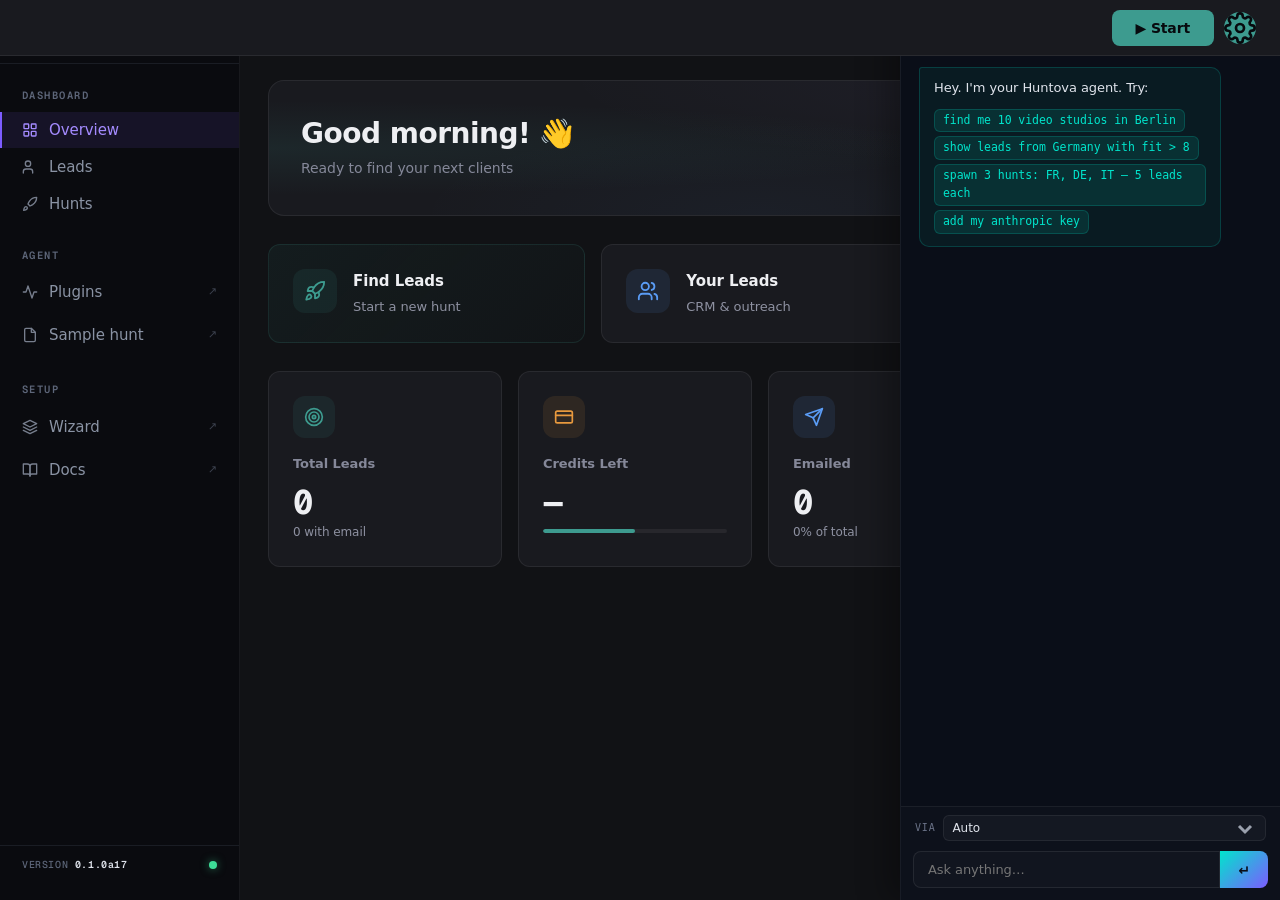
==== commit ee70c185: "v0.1.0a185 — desktop-only app, mobile chrome removed" ====
--- a/templates/index.html
+++ b/templates/index.html
@@ -47,9 +47,8 @@
   <nav class="topnav">
     <div class="topnav-inner">
       <div class="topnav-left">
-        <button class="hv-burger" id="hvBurger" aria-label="Open navigation" aria-expanded="false" onclick="hvSidebarToggle()" type="button">
-          <svg viewBox="0 0 24 24" fill="none" stroke="currentColor" stroke-width="2" stroke-linecap="round" stroke-linejoin="round" aria-hidden="true"><line x1="3" y1="6" x2="21" y2="6"/><line x1="3" y1="12" x2="21" y2="12"/><line x1="3" y1="18" x2="21" y2="18"/></svg>
-        </button>
+        <!-- mobile hamburger removed — Huntova is a desktop-only app
+             (runs locally on your machine; no phone surface). -->
         <div class="dot dot-off" id="dot"></div>
         <span class="topnav-logo">Hunt<span>ova</span></span>
       </div>
@@ -883,8 +882,7 @@
   </div>
 </div>
 
-<!-- ═══ Left sidebar — OpenClaw-style grouped nav (v0.1.0a17) ═══ -->
-<div class="hv-sb-backdrop" id="hvSbBackdrop" onclick="hvSidebarClose()" aria-hidden="true"></div>
+<!-- ═══ Left sidebar — OpenClaw-style grouped nav ═══ -->
 <aside class="hv-sidebar" id="hvSidebar" aria-label="Huntova navigation">
   <div class="hv-sb-brand">
     <div class="hv-sb-brand-row">
@@ -958,7 +956,8 @@
   <div class="hv-sb-resize" id="hvSbResize" aria-label="Resize sidebar" role="separator" aria-orientation="vertical" tabindex="0"></div>
 </aside>
 
-<button class="hv-chat-pill" id="hvChatPill" onclick="hvChatToggle()" aria-label="Open chat">💬</button>
+<!-- mobile chat-pill removed — chat panel is always visible. -->
+
 
 <!-- ═══ Chat — always-on right column (no toggle) ═══ -->
 <aside class="hv-chat-panel on" id="hvChatPanel" aria-label="Ask Huntova">
@@ -1007,34 +1006,20 @@
 </aside>
 
 <style id="hv-shell-overlay">
-/* Mobile drawer state (<900px). Sidebar slides in from the left when
-   .open is set; backdrop fades in. The desktop @media block overrides
-   these so at >=900px the sidebar is always visible inline. */
-.hv-burger{display:flex;align-items:center;justify-content:center;
-  width:36px;height:36px;border:none;background:transparent;color:var(--t1,#dfe3eb);
-  cursor:pointer;padding:0;margin-right:6px;border-radius:8px;
-  transition:background .12s}
-.hv-burger:hover{background:rgba(255,255,255,.06)}
-.hv-burger svg{width:20px;height:20px}
-/* Topnav sits at z-index:100, so drawer + backdrop have to clear it
-   on mobile to feel like a real overlay. */
-.hv-sb-backdrop{position:fixed;inset:0;background:rgba(0,0,0,.55);
-  z-index:105;opacity:0;pointer-events:none;
-  transition:opacity .2s ease-out}
-.hv-sb-backdrop.on{opacity:1;pointer-events:auto}
-.hv-sidebar{display:none;
-  /* When the .open class flips on, the @media block at <900px makes
-     the sidebar a fixed-position drawer with this transform. */
-  transform:translateX(-100%);transition:transform .25s ease-out}
-.hv-sidebar.open{display:flex;flex-direction:column;
-  position:fixed;left:0;top:0;bottom:0;width:280px;max-width:84vw;
-  background:#0a0b0f;border-right:1px solid #1a1d24;z-index:110;
-  padding:18px 0 16px;font-family:inherit;color:#a8b0c0;
-  overflow-y:auto;transform:translateX(0);
-  box-shadow:8px 0 24px rgba(0,0,0,.4)}
-/* Sidebar inner styles — applied at every viewport so the mobile
-   drawer renders the same structure as the desktop sidebar. The
-   desktop @media block only flips position/visibility, not layout. */
+/* Huntova is a desktop-only app — runs locally on the user's machine.
+   No mobile drawer, no backdrop, no burger. The sidebar is always
+   inline at the resizable width set by --hv-sb-w. */
+.hv-sidebar{display:flex;flex-direction:column;
+  position:fixed;left:0;top:0;bottom:0;width:var(--hv-sb-w,240px);
+  background:#0a0b0f;border-right:1px solid rgba(255,255,255,.06);z-index:50;
+  padding:18px 0 16px;font-family:inherit;color:#a8b0c0;overflow-y:auto;
+  transform:none;box-shadow:none}
+.app{margin-left:var(--hv-sb-w,240px);transition:margin-left .12s ease}
+.topnav-centre{display:none}
+.topnav-left .topnav-logo,
+.topnav-left .dot{display:none}
+.topnav-inner{justify-content:flex-end}
+/* Sidebar inner styles. */
 .hv-sb-brand{padding:0 18px 16px;border-bottom:1px solid #1a1d24;margin-bottom:8px}
 .hv-sb-brand-row{display:flex;align-items:center;gap:12px}
 .hv-sb-icon{font-size:24px;line-height:1}
@@ -1065,26 +1050,6 @@
 .hv-sb-version b{color:#dfe3eb;font-weight:600}
 .hv-sb-dot{width:8px;height:8px;border-radius:50%;background:#3ddc97;
   box-shadow:0 0 8px rgba(61,220,151,.5)}
-@media(min-width:900px){
-  /* Desktop: hamburger gone, sidebar always inline (override mobile rules). */
-  .hv-burger{display:none}
-  .hv-sb-backdrop{display:none}
-  .hv-sidebar{display:flex;flex-direction:column;
-    position:fixed;left:0;top:0;bottom:0;width:var(--hv-sb-w,240px);
-    background:#0a0b0f;border-right:1px solid rgba(255,255,255,.06);z-index:50;
-    padding:18px 0 16px;font-family:inherit;color:#a8b0c0;
-    overflow-y:auto;
-    /* Reset the mobile-drawer transform so the sidebar stays on-screen. */
-    transform:none;box-shadow:none}
-  /* Push the existing app shell right by sidebar width (resizable var). */
-  .app{margin-left:var(--hv-sb-w,240px);transition:margin-left .12s ease}
-  /* Hide topnav nav-buttons (sidebar replaces them) AND the redundant
-     left logo/brand (sidebar already says "Huntova" up top). */
-  .topnav-centre{display:none}
-  .topnav-left .topnav-logo,
-  .topnav-left .dot{display:none}
-  .topnav-inner{justify-content:flex-end}
-}
 /* External-link arrow inside sidebar rows. */
 .hv-sb-ext-arrow{margin-left:auto;color:#5d6679;font-size:11px;
   opacity:.6;transition:opacity .12s,transform .12s}
@@ -1175,34 +1140,15 @@
   transition:filter .15s ease}
 .hv-chat-input button:hover{filter:brightness(1.1)}
 
-/* Below 1100px, push chat into a sliding overlay so the main dashboard
-   doesn't get squeezed into a strip. A small floating pill lets users
-   re-open it. Above 1100px, also reserve the chat width on .container. */
-@media (max-width:1099px){
-  .hv-chat-panel:not(.show){transform:translateX(100%);pointer-events:none}
-  .hv-chat-pill{display:flex}
-}
-@media (min-width:1100px){
-  .hv-chat-pill{display:none}
-  .container{padding-right:calc(var(--hv-chat-w,380px) + 16px)}
-}
-
-/* Floating pill to open chat on small screens */
-.hv-chat-pill{position:fixed;bottom:20px;right:20px;z-index:50;
-  width:48px;height:48px;border-radius:50%;
-  background:linear-gradient(135deg,#00e5cc,#7c5cff);
-  color:#0a0e18;border:none;cursor:pointer;font-size:20px;
-  box-shadow:0 8px 24px rgba(0,229,204,.4);
-  display:none;align-items:center;justify-content:center;
-  transition:transform .2s ease,box-shadow .2s ease}
-.hv-chat-pill:hover{transform:scale(1.06);box-shadow:0 12px 32px rgba(0,229,204,.55)}
-
-/* Resize handle on the sidebar (≥900px desktop only) */
+/* Reserve chat width on the main container so the dashboard isn't
+   covered when chat is open. */
+.container{padding-right:calc(var(--hv-chat-w,380px) + 16px)}
+
+/* Resize handle on the sidebar. */
 .hv-sb-resize{position:absolute;top:0;right:-3px;bottom:0;width:6px;
   cursor:col-resize;background:transparent;z-index:11;
   transition:background .18s ease}
 .hv-sb-resize:hover,.hv-sb-resize.dragging{background:rgba(0,229,204,.35)}
-@media (max-width:899px){.hv-sb-resize{display:none}}
 </style>
 
 <script>
@@ -1224,33 +1170,6 @@
   });
   var orig=document.querySelector('.topnav-centre .nav-btn[data-page="'+page+'"]');
   if(orig)orig.click();
-  // Auto-close the mobile drawer after a nav action so users don't
-  // have to dismiss it manually. No-op on desktop (.open never set).
-  hvSidebarClose();
-}
-function hvSidebarToggle(){
-  var sb=document.getElementById('hvSidebar');
-  var bd=document.getElementById('hvSbBackdrop');
-  var bg=document.getElementById('hvBurger');
-  if(!sb||!bd)return;
-  var on=sb.classList.toggle('open');
-  bd.classList.toggle('on',on);
-  if(bg)bg.setAttribute('aria-expanded',on?'true':'false');
-  if(on){
-    document.body.style.overflow='hidden';
-    if(!sb._hvEsc){
-      sb._hvEsc=function(e){if(e.key==='Escape')hvSidebarClose()};
-      document.addEventListener('keydown',sb._hvEsc);
-    }
-  } else {
-    document.body.style.overflow='';
-    if(sb._hvEsc){document.removeEventListener('keydown',sb._hvEsc);sb._hvEsc=null}
-  }
-}
-function hvSidebarClose(){
-  var sb=document.getElementById('hvSidebar');
-  if(!sb||!sb.classList.contains('open'))return;
-  hvSidebarToggle();
 }
 // Mirror topnav nav-btn clicks onto the sidebar so the active row stays
 // in sync when users use the topnav (e.g. mobile fallback) or the
@@ -1262,13 +1181,6 @@
   document.querySelectorAll('.hv-sb-row[data-page]').forEach(function(b){
     b.classList.toggle('on', b.dataset.page===p);
   });
-}, true);
-// Mobile drawer auto-close: dismiss when any sidebar row is clicked
-// (incl. external links + Settings) so the user doesn't have to flick
-// the backdrop to get back to the dashboard.
-document.addEventListener('click', function(e){
-  var row=e.target.closest && e.target.closest('.hv-sidebar .hv-sb-row');
-  if(row)setTimeout(hvSidebarClose, 0);
 }, true);
 // ─── Subagents panel ────────────────────────────────────────────
 // Light-weight client for the multi-agent backend: poll once on load,
@@ -1415,22 +1327,13 @@
   hvSaRefresh();
 }
 
-// Mobile-only — desktop keeps the chat as a permanent right column.
-// On <1100px the floating pill calls this to slide the chat in/out.
+// Toggle the chat panel between visible (default) and collapsed.
+// Used by callers that want to dismiss chat after dispatching an action.
 function hvChatToggle(){
   var p=document.getElementById('hvChatPanel');
   if(!p)return;
-  var on=p.classList.toggle('show');
-  p.setAttribute('aria-hidden', on?'false':'true');
-  if(on){
-    setTimeout(function(){var i=document.getElementById('hvChatIn');if(i)i.focus()},150);
-    if(!p._hvChatEsc){
-      p._hvChatEsc=function(e){if(e.key==='Escape')hvChatToggle()};
-      document.addEventListener('keydown',p._hvChatEsc);
-    }
-  } else {
-    if(p._hvChatEsc){document.removeEventListener('keydown',p._hvChatEsc);p._hvChatEsc=null}
-  }
+  var collapsed=p.classList.toggle('collapsed');
+  p.setAttribute('aria-hidden', collapsed?'true':'false');
 }
 
 // Resizable panels — drag handles on the sidebar (right edge) and chat
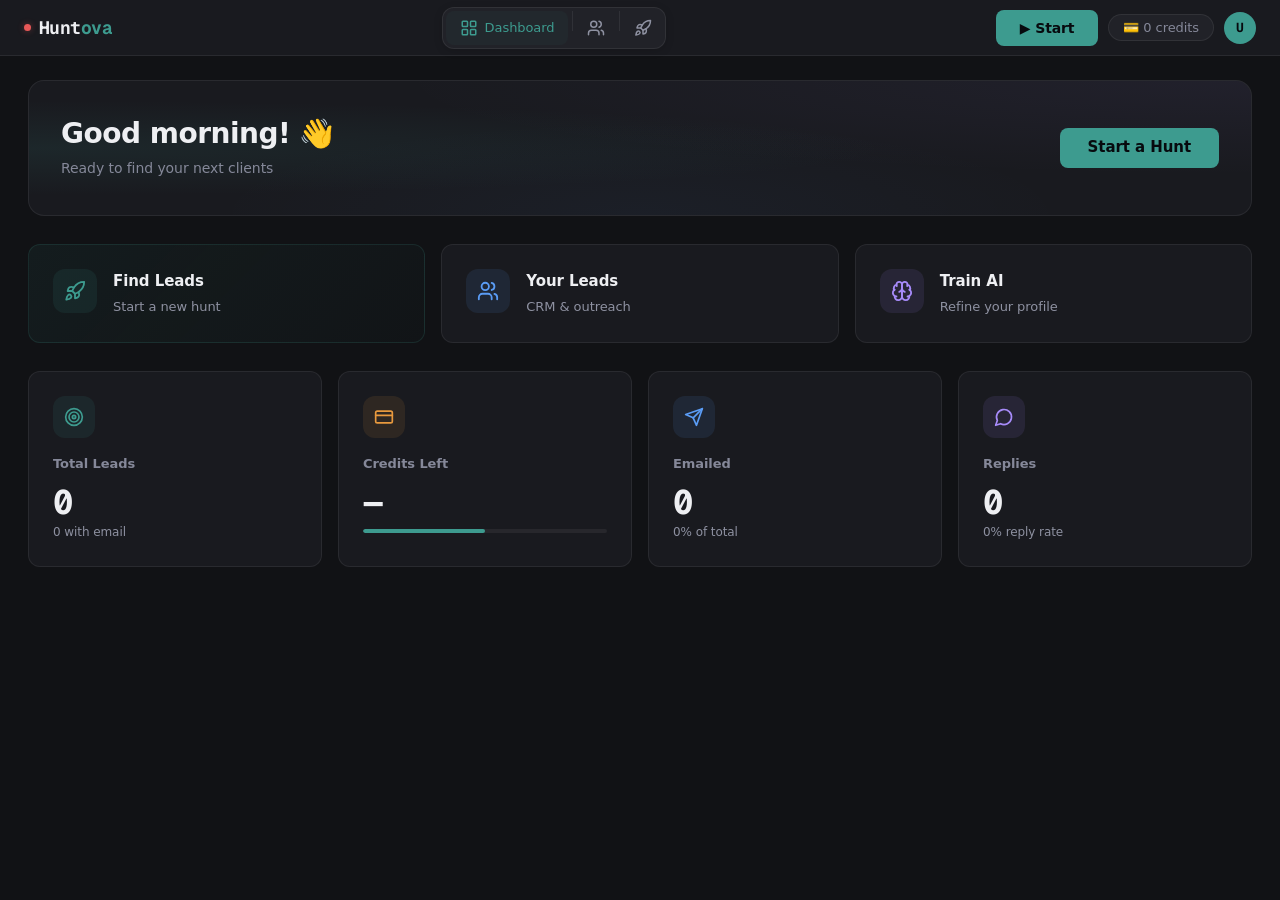
==== commit 6f0a9fa3: "v0.1.0a910 — search abstraction + retry policy audit" ====
--- a/templates/index.html
+++ b/templates/index.html
@@ -5,7 +5,6 @@
 <meta name="viewport" content="width=device-width,initial-scale=1,viewport-fit=cover">
 <meta name="theme-color" content="#07080c">
 <meta name="apple-mobile-web-app-capable" content="yes">
-<meta name="mobile-web-app-capable" content="yes">
 <meta name="apple-mobile-web-app-status-bar-style" content="black-translucent">
 <title>Huntova · Find clients while you sleep</title>
 <meta name="robots" content="noindex, nofollow">
@@ -21,9 +20,7 @@
 </head>
 <body>
 <div class="app">
-  <!-- Email verification — SaaS-only (local CLI users have no email).
-       hv-saas-only + hv-auth-only both gate this; either flag false hides it. -->
-  <div class="verify-banner hv-saas-only hv-auth-only" id="verifyBanner" style="display:none">
+  <div class="verify-banner" id="verifyBanner" style="display:none">
     <span>Please verify your email address to unlock all features.</span>
     <button onclick="resendVerification(this)">Resend email</button>
     <button class="vb-dismiss" onclick="this.parentElement.style.display='none'" aria-label="Dismiss">&#10005;</button>
@@ -33,22 +30,9 @@
     <span><b class="slv-count"></b> new leads found since your last visit</span>
     <button onclick="this.parentElement.style.display='none'" class="slv-dismiss" aria-label="Dismiss">&#10005;</button>
   </div>
-  <!-- First-run empty state — fires when /api/account reports no provider configured.
-       Two paths: 🪄 Auto Wizard (newbie) opens /setup. "Configure in Settings" (pro) opens the modal.
-       Hidden once any provider is saved (hvLoadAccount sets display:none then). -->
-  <div class="hv-onboard-banner" id="hvOnboardBanner" style="display:none;background:linear-gradient(180deg,rgba(124,92,255,.10),rgba(124,92,255,.03));border-bottom:1px solid rgba(124,92,255,.3);padding:14px 20px;align-items:center;gap:14px;font-size:14px;color:var(--t1);flex-wrap:wrap">
-    <span style="font-size:18px">🪄</span>
-    <div style="flex:1;min-width:240px">
-      <b>Welcome to Huntova.</b> No AI provider configured yet — pick how to set up:
-    </div>
-    <button onclick="window.location.href='/setup'" style="padding:8px 16px;font-size:13px;background:var(--acc,#00e5cc);color:#0a0e18;border:none;border-radius:8px;cursor:pointer;font-weight:600;font-family:inherit">🪄 Auto Wizard</button>
-    <button onclick="this.parentElement.style.display='none'" aria-label="Dismiss" style="background:transparent;border:none;color:var(--t3,#5d6679);cursor:pointer;padding:4px 8px;font-size:14px">&#10005;</button>
-  </div>
   <nav class="topnav">
     <div class="topnav-inner">
       <div class="topnav-left">
-        <!-- mobile hamburger removed — Huntova is a desktop-only app
-             (runs locally on your machine; no phone surface). -->
         <div class="dot dot-off" id="dot"></div>
         <span class="topnav-logo">Hunt<span>ova</span></span>
       </div>
@@ -81,36 +65,30 @@
           <button class="btn btn-secondary btn-sm tbtn tbtn-pause" id="btnPa" onclick="togglePause()" style="display:none" aria-label="Pause hunt">⏸</button>
           <button class="btn btn-danger btn-sm tbtn tbtn-stop" id="btnSt" onclick="confirmStop()" style="display:none" aria-label="Stop hunt">■</button>
         </div>
-        <!-- Credits pill — SaaS-billing-only. JS hides this in local mode
-             too, but the explicit class prevents a first-paint flash. -->
-        <button class="topnav-credits hv-billing-only" id="hvCreditsBtn" onclick="hvOpenPricing()" style="display:none">
-          💳 <span id="hvCredits"></span> credits
+        <button class="topnav-credits" id="hvCreditsBtn" onclick="hvOpenPricing()">
+          💳 <span id="hvCredits">0</span> credits
         </button>
         <div class="um" id="userMenu">
-          <button class="topnav-avatar" id="userAvatar" onclick="toggleUserMenu()" aria-label="Open menu" aria-expanded="false">
-            <!-- Default: gear icon (sensible for a local CLI tool). SaaS mode replaces this with the user's avatar/initial via hvLoadAccount(). -->
-            <svg class="hv-local-gear" viewBox="0 0 24 24" fill="none" stroke="currentColor" stroke-width="2" stroke-linecap="round" stroke-linejoin="round" aria-hidden="true"><circle cx="12" cy="12" r="3"/><path d="M19.4 15a1.65 1.65 0 0 0 .33 1.82l.06.06a2 2 0 0 1 0 2.83 2 2 0 0 1-2.83 0l-.06-.06a1.65 1.65 0 0 0-1.82-.33 1.65 1.65 0 0 0-1 1.51V21a2 2 0 0 1-2 2 2 2 0 0 1-2-2v-.09A1.65 1.65 0 0 0 9 19.4a1.65 1.65 0 0 0-1.82.33l-.06.06a2 2 0 0 1-2.83 0 2 2 0 0 1 0-2.83l.06-.06a1.65 1.65 0 0 0 .33-1.82 1.65 1.65 0 0 0-1.51-1H3a2 2 0 0 1-2-2 2 2 0 0 1 2-2h.09A1.65 1.65 0 0 0 4.6 9a1.65 1.65 0 0 0-.33-1.82l-.06-.06a2 2 0 0 1 0-2.83 2 2 0 0 1 2.83 0l.06.06a1.65 1.65 0 0 0 1.82.33H9a1.65 1.65 0 0 0 1-1.51V3a2 2 0 0 1 2-2 2 2 0 0 1 2 2v.09a1.65 1.65 0 0 0 1 1.51 1.65 1.65 0 0 0 1.82-.33l.06-.06a2 2 0 0 1 2.83 0 2 2 0 0 1 0 2.83l-.06.06a1.65 1.65 0 0 0-.33 1.82V9a1.65 1.65 0 0 0 1.51 1H21a2 2 0 0 1 2 2 2 2 0 0 1-2 2h-.09a1.65 1.65 0 0 0-1.51 1z"/></svg>
-          </button>
+          <button class="topnav-avatar" id="userAvatar" onclick="toggleUserMenu()" aria-label="Open user menu" aria-expanded="false">U</button>
           <div class="um-drop" id="userMenuDrop">
-            <!-- Profile / email / plan only render in SaaS mode (hv-saas-only) -->
-            <div class="um-profile hv-saas-only">
+            <div class="um-profile">
               <div class="um-avatar-lg" id="umAvatarLg">U</div>
               <div class="um-profile-info">
                 <div class="um-name" id="umdName" style="visibility:hidden">User</div>
                 <div class="um-email" id="umdEmail" style="visibility:hidden">user@email.com</div>
               </div>
             </div>
-            <div class="um-plan-card hv-billing-only" role="button" tabindex="0" aria-label="Upgrade plan" onclick="hvOpenPricing();toggleUserMenu()" onkeydown="if(event.key==='Enter'||event.key===' '){event.preventDefault();hvOpenPricing();toggleUserMenu()}">
+            <div class="um-plan-card hv-billing-only" onclick="hvOpenPricing();toggleUserMenu()">
               <div class="um-plan-row">
-                <span class="um-plan-badge" id="umdTier" style="visibility:hidden">FREE</span>
-                <span class="um-plan-leads" style="visibility:hidden"><span id="umdCredits2">—</span> leads left</span>
+                <span class="um-plan-badge" id="umdTier">FREE</span>
+                <span class="um-plan-leads"><span id="umdCredits2">0</span> leads left</span>
               </div>
-              <div class="um-plan-bar"><div class="um-plan-fill" id="umdFill" style="width:0%"></div></div>
-            </div>
-            <!-- Settings entry intentionally removed here — the left
-                 sidebar already has a Settings link, and a duplicate in
-                 this menu was confusing users. Keep the menu focused on
-                 account-scope actions only. -->
+              <div class="um-plan-bar"><div class="um-plan-fill" id="umdFill" style="width:50%"></div></div>
+            </div>
+            <div class="um-section">
+              <a class="um-row hv-billing-only" href="/account">Account</a>
+              <button class="um-row" onclick="openSettings();toggleUserMenu()">Settings</button>
+            </div>
             <div class="um-section">
               <button class="um-row" onclick="wizReopen();toggleUserMenu()">Retrain AI</button>
               <a class="um-row" href="/api/export/csv">Export CSV</a>
@@ -158,7 +136,6 @@
       <span class="bulk-cnt" id="bulkCnt">0 selected</span>
       <select id="bulkSt" aria-label="Bulk status change">
         <option value="">Set status...</option>
-        <option value="new">New</option>
         <option value="email_sent">Email Sent</option><option value="followed_up">Followed Up</option>
         <option value="replied">Replied</option><option value="meeting_booked">Meeting</option>
         <option value="won">Won</option><option value="lost">Lost</option><option value="ignored">Ignored</option>
@@ -179,8 +156,7 @@
           <div class="crm-empty-desc">Start a hunt and Huntova will search the web, score prospects, find contacts and draft personalised emails. Typical hunt takes 3–8 minutes and delivers 5–15 qualified leads.</div>
           <ul class="crm-empty-steps">
             <li>Pick your target countries — select fewer for a focused hunt, more for a wider net.</li>
-            <li class="hv-billing-only">One credit is used per qualified lead found (not per page checked).</li>
-            <li>Each qualified lead costs ~$0.04 of API spend on your AI provider (Claude default — see <code>huntova benchmark</code> to compare).</li>
+            <li>One credit is used per qualified lead found (not per page checked).</li>
             <li>Keep this tab open while the hunt runs — closing it pauses progress updates.</li>
           </ul>
           <button class="crm-empty-btn" onclick="openStartPopup()">Start Finding Leads</button>
@@ -204,141 +180,6 @@
         </div>
       </div>
 
-      <!-- ═══ Subagents panel — multi-agent workers running alongside the hunt ═══ -->
-      <div class="hv-sa-panel" id="hvSaPanel" style="display:none">
-        <div class="hv-sa-head">
-          <span class="hv-sa-title">Active agents</span>
-          <span class="hv-sa-count" id="hvSaCount">0</span>
-          <span class="hv-sa-spacer"></span>
-          <button class="hv-sa-refresh" onclick="hvSaRefresh()" aria-label="Refresh">↻</button>
-        </div>
-        <div class="hv-sa-grid" id="hvSaGrid"></div>
-      </div>
-      <style>
-        .hv-sa-panel{margin:18px 0;background:rgba(0,229,204,.03);
-          border:1px solid rgba(0,229,204,.18);border-radius:14px;
-          padding:14px 18px}
-        .hv-sa-head{display:flex;align-items:center;gap:10px;margin-bottom:10px;
-          font-family:'Clash Display','Satoshi',sans-serif;letter-spacing:-.01em}
-        .hv-sa-title{font-size:13px;font-weight:600;color:#eef0f5;text-transform:uppercase;letter-spacing:.08em}
-        .hv-sa-count{font-size:11px;background:rgba(0,229,204,.15);color:#00e5cc;
-          padding:2px 8px;border-radius:6px;font-weight:600}
-        .hv-sa-spacer{flex:1}
-        .hv-sa-refresh{background:transparent;border:1px solid rgba(255,255,255,.08);
-          color:#9aa0ad;padding:4px 10px;border-radius:6px;cursor:pointer;font-size:14px;
-          transition:color .15s ease,border-color .15s ease}
-        .hv-sa-refresh:hover{color:#00e5cc;border-color:rgba(0,229,204,.4)}
-        .hv-sa-grid{display:grid;gap:12px;grid-template-columns:repeat(auto-fit,minmax(260px,1fr))}
-
-        /* ──── premium agent card animations ──── */
-        @keyframes hv-sa-card-in{
-          from{opacity:0;transform:translateY(8px) scale(.97)}
-          to  {opacity:1;transform:translateY(0) scale(1)}
-        }
-        @keyframes hv-sa-shimmer{
-          0%  {background-position:-200% 0}
-          100%{background-position:200% 0}
-        }
-        @keyframes hv-sa-pulse-running{
-          0%,100%{box-shadow:0 0 0 0 rgba(0,229,204,.4)}
-          50%    {box-shadow:0 0 0 6px rgba(0,229,204,0)}
-        }
-        @keyframes hv-sa-pulse-starting{
-          0%,100%{box-shadow:0 0 0 0 rgba(255,180,84,.45)}
-          50%    {box-shadow:0 0 0 5px rgba(255,180,84,0)}
-        }
-        @keyframes hv-sa-dots{
-          0%,20% {content:''}
-          40%    {content:'·'}
-          60%    {content:'··'}
-          80%,100%{content:'···'}
-        }
-
-        .hv-sa-card{
-          position:relative;
-          background:linear-gradient(135deg,rgba(255,255,255,.025) 0%,rgba(255,255,255,.015) 100%);
-          border:1px solid rgba(255,255,255,.07);
-          border-radius:12px;padding:14px 16px;font-size:12.5px;
-          overflow:hidden;
-          animation:hv-sa-card-in .35s cubic-bezier(.2,.8,.2,1) both;
-          transition:transform .25s cubic-bezier(.2,.8,.2,1),
-                     border-color .25s ease,
-                     box-shadow .35s ease;
-        }
-        .hv-sa-card:hover{
-          transform:translateY(-2px);
-          border-color:rgba(0,229,204,.28);
-        }
-
-        /* Top accent bar — colour reflects status, gradient shimmers
-           on running/starting cards so the eye knows something is alive. */
-        .hv-sa-card::before{
-          content:'';position:absolute;left:0;right:0;top:0;height:2px;
-          background:linear-gradient(90deg,transparent,var(--sa-accent,rgba(255,255,255,.2)),transparent);
-          background-size:200% 100%;
-          opacity:.85;
-        }
-        .hv-sa-card.is-active::before{
-          animation:hv-sa-shimmer 2.4s linear infinite;
-        }
-        .hv-sa-card.status-running   { --sa-accent:rgba(0,229,204,.85); }
-        .hv-sa-card.status-running   { animation:hv-sa-card-in .35s cubic-bezier(.2,.8,.2,1) both,
-                                                 hv-sa-pulse-running 2s ease-in-out infinite }
-        .hv-sa-card.status-starting  { --sa-accent:rgba(255,180,84,.9); }
-        .hv-sa-card.status-starting  { animation:hv-sa-card-in .35s cubic-bezier(.2,.8,.2,1) both,
-                                                 hv-sa-pulse-starting 1.6s ease-in-out infinite }
-        .hv-sa-card.status-done      { --sa-accent:rgba(124,92,255,.85); }
-        .hv-sa-card.status-error     { --sa-accent:rgba(255,107,107,.9); }
-        .hv-sa-card.status-cancelled { --sa-accent:rgba(255,255,255,.18); }
-
-        .hv-sa-card .sa-kind{
-          font-family:'Clash Display','Satoshi',sans-serif;
-          font-weight:600;letter-spacing:-.005em;font-size:14px;
-          color:#eef0f5;display:flex;align-items:center;gap:8px;
-        }
-        .hv-sa-card .sa-kind::before{
-          content:'';width:6px;height:6px;border-radius:50%;
-          background:var(--sa-accent,#9aa0ad);
-          box-shadow:0 0 8px var(--sa-accent,transparent);
-        }
-        .hv-sa-card .sa-meta{
-          color:#9aa0ad;font-size:11.5px;margin-top:5px;
-          font-family:'JetBrains Mono',monospace;letter-spacing:.01em;
-        }
-        .hv-sa-card .sa-status{
-          display:inline-flex;align-items:center;gap:6px;font-size:10px;
-          padding:3px 10px;border-radius:6px;font-weight:700;
-          letter-spacing:.08em;text-transform:uppercase;margin-top:9px;
-          font-family:'JetBrains Mono',monospace;
-        }
-        .hv-sa-card .sa-status.running{background:rgba(0,229,204,.12);color:#00e5cc;
-          border:1px solid rgba(0,229,204,.22)}
-        .hv-sa-card .sa-status.running::after{
-          content:'';display:inline-block;width:10px;height:1em;
-          letter-spacing:.05em;color:#00e5cc;
-          animation:hv-sa-dots 1.6s steps(4,end) infinite;
-        }
-        .hv-sa-card .sa-status.starting{background:rgba(255,180,84,.12);color:#ffb454;
-          border:1px solid rgba(255,180,84,.22)}
-        .hv-sa-card .sa-status.done{background:rgba(124,92,255,.12);color:#a48bff;
-          border:1px solid rgba(124,92,255,.22)}
-        .hv-sa-card .sa-status.error{background:rgba(255,107,107,.12);color:#ff6b6b;
-          border:1px solid rgba(255,107,107,.22)}
-        .hv-sa-card .sa-status.cancelled{background:rgba(255,255,255,.04);color:#9aa0ad;
-          border:1px solid rgba(255,255,255,.08)}
-        .hv-sa-card .sa-cancel{margin-left:10px;background:transparent;border:none;
-          color:#6b7388;font-size:10.5px;cursor:pointer;
-          font-family:inherit;letter-spacing:.05em;
-          transition:color .15s ease}
-        .hv-sa-card .sa-cancel:hover{color:#ff6b6b;text-decoration:underline}
-
-        /* Honour reduced-motion: skip the running pulses + shimmer. */
-        @media (prefers-reduced-motion:reduce){
-          .hv-sa-card,.hv-sa-card::before,.hv-sa-card.is-active::before,
-          .hv-sa-card .sa-status.running::after{animation:none !important}
-        }
-      </style>
-
       <!-- Quick Actions — The main thing you do first -->
       <div class="quick-actions">
         <div class="qa-card qa-primary" role="button" tabindex="0" aria-label="Find leads — start a new hunt" onclick="openStartPopup()" onkeydown="if(event.key==='Enter'||event.key===' '){event.preventDefault();openStartPopup()}">
@@ -380,21 +221,13 @@
           <div class="dash-big" id="dTotal">0</div>
           <div class="stat-sub"><span id="dEmail">0</span> with email</div>
         </div>
-        <div class="stat-card hv-billing-only">
+        <div class="stat-card">
           <div class="stat-ic stat-ic-org">
             <svg viewBox="0 0 24 24" fill="none" stroke="currentColor" stroke-width="2" stroke-linecap="round" stroke-linejoin="round"><rect width="20" height="14" x="2" y="5" rx="2"/><line x1="2" x2="22" y1="10" y2="10"/></svg>
           </div>
           <div class="stat-label">Credits Left</div>
           <div class="dash-big" id="dCredits">—</div>
           <div class="stat-bar-wrap"><div class="stat-bar" id="dCreditsBar" style="width:50%"></div></div>
-        </div>
-        <div class="stat-card hv-local-only">
-          <div class="stat-ic stat-ic-org">
-            <svg viewBox="0 0 24 24" fill="none" stroke="currentColor" stroke-width="2" stroke-linecap="round" stroke-linejoin="round"><path d="M12 2 2 7l10 5 10-5-10-5Z"/><path d="m2 17 10 5 10-5"/><path d="m2 12 10 5 10-5"/></svg>
-          </div>
-          <div class="stat-label">Providers</div>
-          <div class="dash-big" id="dProvidersCount">—</div>
-          <div class="stat-sub" id="dProvidersSub">Configure in Settings</div>
         </div>
         <div class="stat-card">
           <div class="stat-ic stat-ic-blu">
@@ -471,7 +304,7 @@
 
       <div class="hunt-idle-steps" aria-label="How a hunt works">
         <div class="hunt-idle-step"><span class="hunt-idle-step-n">1</span><span class="hunt-idle-step-t">Search</span><span class="hunt-idle-step-d">SearXNG sweeps Google, Bing, DuckDuckGo for matching prospects.</span></div>
-        <div class="hunt-idle-step"><span class="hunt-idle-step-n">2</span><span class="hunt-idle-step-t">Score</span><span class="hunt-idle-step-d">Your AI provider grades each candidate on fit, buyability, timing, reach.</span></div>
+        <div class="hunt-idle-step"><span class="hunt-idle-step-n">2</span><span class="hunt-idle-step-t">Score</span><span class="hunt-idle-step-d">Gemini grades each candidate on fit, buyability, timing, reach.</span></div>
         <div class="hunt-idle-step"><span class="hunt-idle-step-n">3</span><span class="hunt-idle-step-t">Draft</span><span class="hunt-idle-step-d">Personalised cold-email + LinkedIn note ready to send.</span></div>
       </div>
     </div>
@@ -638,122 +471,24 @@
 
 <!-- Settings -->
 <div class="settings-modal" id="settingsModal" role="dialog" aria-modal="true" aria-label="Settings">
-  <div class="settings-box settings-box-wide">
+  <div class="settings-box">
     <h3><span>⚙</span> Settings</h3>
-    <div class="settings-tabs-wrap">
-      <nav class="settings-vtabs" id="settingsVTabs" role="tablist" aria-orientation="vertical">
-        <button class="vtab on" data-tab="profile" role="tab" aria-selected="true" onclick="settingsTab('profile')">Profile</button>
-        <button class="vtab hv-local-only" data-tab="providers" role="tab" aria-selected="false" onclick="settingsTab('providers')">Providers</button>
-        <button class="vtab" data-tab="plugins" role="tab" aria-selected="false" onclick="settingsTab('plugins')">Plugins</button>
-        <button class="vtab" data-tab="webhooks" role="tab" aria-selected="false" onclick="settingsTab('webhooks')">Webhooks</button>
-        <button class="vtab" data-tab="outreach" role="tab" aria-selected="false" onclick="settingsTab('outreach')">Outreach</button>
-        <button class="vtab" data-tab="prefs" role="tab" aria-selected="false" onclick="settingsTab('prefs')">Preferences</button>
-        <button class="vtab" data-tab="account" role="tab" aria-selected="false" onclick="settingsTab('account')"><span class="hv-saas-only">Account / </span>Data</button>
-      </nav>
-      <div class="settings-tabpanels">
-        <!-- Profile (the original 5 fields + AI training + learned prefs) -->
-        <section class="vtab-panel on" data-panel="profile" role="tabpanel">
-          <div class="sf"><label for="sBooking">Booking Link</label>
-            <input id="sBooking" type="url" placeholder="https://calendly.com/your-company/30min" value="" maxlength="300" pattern="https?://.+" inputmode="url" autocomplete="url">
-            <div class="hint">Adds a booking link to every email CTA.</div></div>
-          <div class="sf"><label for="sName">Your Name</label><input id="sName" type="text" placeholder="Your name" maxlength="120" autocomplete="name"></div>
-          <div class="sf"><label for="sEmail">Your Email</label><input id="sEmail" type="email" placeholder="you@yourcompany.com" maxlength="200" inputmode="email" autocomplete="email"></div>
-          <div class="sf"><label for="sPhone">Phone</label><input id="sPhone" type="tel" placeholder="+1 555 123 4567" maxlength="40" inputmode="tel" autocomplete="tel" pattern="[0-9+()\-.\s]*"></div>
-          <div class="sf"><label for="sWebsite">Website</label><input id="sWebsite" type="text" placeholder="huntova.com" maxlength="200" inputmode="url" autocomplete="url"></div>
-          <div class="sf">
-            <label>AI Training</label>
-            <div class="hint" style="margin-bottom:10px">Update what Huntova knows about your business.</div>
-            <button class="btn btn-secondary cb retrain-btn" onclick="wizReopen()">Retrain</button>
-          </div>
-          <div class="sf">
-            <label>Learned Preferences</label>
-            <div class="hint" style="margin-bottom:10px">What Huntova has learned from your Good Fit / Bad Fit ratings.</div>
-            <div id="learnedPrefsPanel"></div>
-          </div>
-        </section>
-        <!-- Providers tab — local mode BYOK key management. Mirrors /setup wizard
-             for users who'd rather edit keys without ejecting from the dashboard. -->
-        <section class="vtab-panel hv-local-only" data-panel="providers" role="tabpanel" hidden>
-          <div class="hint" style="margin-bottom:14px">Configure the AI providers Huntova uses. Keys are stored in your OS keychain (or <code>~/.config/huntova/secrets.json</code> as a fallback) — never sent anywhere except the provider you target. Run <code>huntova benchmark</code> to compare cost / latency.</div>
-          <div id="hvProvidersList" style="display:flex;flex-direction:column;gap:10px"></div>
-          <div class="sf" style="margin-top:18px;padding-top:14px;border-top:1px solid var(--bd)">
-            <label>Need help picking?</label>
-            <div class="hint" style="margin-bottom:10px">The 🪄 Auto Wizard walks you through provider selection, key entry, and a 1-shot test ping.</div>
-            <button class="btn btn-secondary cb retrain-btn" onclick="window.open('/setup','_blank')">Open Auto Wizard ↗</button>
-          </div>
-        </section>
-        <!-- Plugins tab -->
-        <section class="vtab-panel" data-panel="plugins" role="tabpanel" hidden>
-          <div class="hint" style="margin-bottom:14px">Toggle bundled plugins. Inline config (CSV path, Slack webhook) saves with the same Save button. Secrets are stored in your OS keychain, never in plain settings.</div>
-          <div id="pluginsList"></div>
-        </section>
-        <!-- Webhooks tab -->
-        <section class="vtab-panel" data-panel="webhooks" role="tabpanel" hidden>
-          <div class="hint" style="margin-bottom:14px">Generic outbound webhook. Fires <code>post_save</code> when a new lead is written. Payload is HMAC-SHA256-signed with your secret in the <code>X-Huntova-Signature</code> header.</div>
-          <div class="sf"><label for="sWebhookUrl">Webhook URL</label>
-            <input id="sWebhookUrl" type="url" placeholder="https://hooks.example.com/huntova" maxlength="500" inputmode="url" autocomplete="off">
-            <div class="hint" id="sWebhookUrlErr" style="color:var(--red);display:none"></div></div>
-          <div class="sf"><label for="sWebhookSecret">Webhook secret (HMAC)</label>
-            <input id="sWebhookSecret" type="password" placeholder="leave blank to keep existing" maxlength="200" autocomplete="off">
-            <div class="hint" id="sWebhookSecretHint">Stored in OS keychain.</div></div>
-          <div class="sf">
-            <button class="btn btn-secondary cb retrain-btn" onclick="testWebhook(this)">Test webhook</button>
-            <span id="sWebhookResult" class="settings-test-result"></span>
-          </div>
-        </section>
-        <!-- Outreach (SMTP) tab -->
-        <section class="vtab-panel" data-panel="outreach" role="tabpanel" hidden>
-          <div class="hint" style="margin-bottom:14px">SMTP credentials Huntova uses to send outreach drafts. Password lives in your OS keychain.</div>
-          <div class="sf"><label for="sSmtpHost">SMTP Host</label>
-            <input id="sSmtpHost" type="text" placeholder="smtp.gmail.com" maxlength="200" autocomplete="off"></div>
-          <div class="sf"><label for="sSmtpPort">SMTP Port</label>
-            <input id="sSmtpPort" type="number" min="1" max="65535" step="1" inputmode="numeric" placeholder="587" autocomplete="off">
-            <div class="hint" id="sSmtpPortErr" style="color:var(--red);display:none"></div></div>
-          <div class="sf"><label for="sSmtpUser">SMTP User</label>
-            <input id="sSmtpUser" type="text" placeholder="you@gmail.com" maxlength="200" autocomplete="off"></div>
-          <div class="sf"><label for="sSmtpPassword">SMTP Password</label>
-            <input id="sSmtpPassword" type="password" placeholder="leave blank to keep existing" maxlength="200" autocomplete="off">
-            <div class="hint" id="sSmtpPasswordHint">Stored in OS keychain.</div></div>
-          <div class="sf">
-            <button class="btn btn-secondary cb retrain-btn" onclick="testSmtp(this)">Test SMTP</button>
-            <span id="sSmtpResult" class="settings-test-result"></span>
-          </div>
-        </section>
-        <!-- Preferences tab -->
-        <section class="vtab-panel" data-panel="prefs" role="tabpanel" hidden>
-          <div class="sf"><label for="sTheme">Theme</label>
-            <select id="sTheme">
-              <option value="system">Match system</option>
-              <option value="dark">Dark</option>
-              <option value="light">Light</option>
-            </select>
-            <div class="hint">Light mode is best-effort on a dark-first UI; some accents may look slightly off.</div></div>
-          <div class="sf">
-            <label class="vtab-check"><input id="sReducedMotion" type="checkbox"> Reduce motion (suppress slide / fade animations)</label>
-          </div>
-          <div class="sf hv-saas-only">
-            <label class="vtab-check"><input id="sTelemetry" type="checkbox" checked> Send anonymous usage metrics (default on)</label>
-            <div class="hint">Counts of agent runs and feature usage. Never lead content, never PII.</div>
-          </div>
-          <div class="sf hv-local-only">
-            <label>Telemetry</label>
-            <div class="hint">Off by default. Local CLI doesn't ship anything anywhere unless you run <code>huntova telemetry enable</code> in your terminal.</div>
-          </div>
-        </section>
-        <!-- Account / Data tab -->
-        <section class="vtab-panel" data-panel="account" role="tabpanel" hidden>
-          <div class="sf">
-            <label>Download my data</label>
-            <div class="hint" style="margin-bottom:10px">Bundle of settings, hunt profile (DNA), every lead, and your audit trail. Local mode only.</div>
-            <button class="btn btn-secondary cb retrain-btn" onclick="downloadAccountBundle(this)">Download bundle (.json)</button>
-          </div>
-          <div class="sf sf-separator">
-            <label style="color:var(--red)">Delete all my data</label>
-            <div class="hint" style="margin-bottom:10px">Permanently removes every lead in your local database. This cannot be undone.</div>
-            <button class="btn cb cb-s" style="border-color:rgba(239,68,68,.4);color:#f87171" onclick="deleteAllMyData(this)">Delete all my data</button>
-          </div>
-        </section>
-      </div>
+    <div class="sf"><label for="sBooking">Booking Link</label>
+      <input id="sBooking" type="url" placeholder="https://calendly.com/your-company/30min" value="" maxlength="300" pattern="https?://.+" inputmode="url" autocomplete="url">
+      <div class="hint">Adds a booking link to every email CTA.</div></div>
+    <div class="sf"><label for="sName">Your Name</label><input id="sName" type="text" placeholder="Your name" maxlength="120" autocomplete="name"></div>
+    <div class="sf"><label for="sEmail">Your Email</label><input id="sEmail" type="email" placeholder="you@yourcompany.com" maxlength="200" inputmode="email" autocomplete="email"></div>
+    <div class="sf"><label for="sPhone">Phone</label><input id="sPhone" type="tel" placeholder="+1 555 123 4567" maxlength="40" inputmode="tel" autocomplete="tel" pattern="[0-9+()\-.\s]*"></div>
+    <div class="sf"><label for="sWebsite">Website</label><input id="sWebsite" type="text" placeholder="huntova.com" maxlength="200" inputmode="url" autocomplete="url"></div>
+    <div class="sf">
+      <label>AI Training</label>
+      <div class="hint" style="margin-bottom:10px">Update what Huntova knows about your business.</div>
+      <button class="btn btn-secondary cb retrain-btn" onclick="wizReopen()">Retrain</button>
+    </div>
+    <div class="sf">
+      <label>Learned Preferences</label>
+      <div class="hint" style="margin-bottom:10px">What Huntova has learned from your Good Fit / Bad Fit ratings.</div>
+      <div id="learnedPrefsPanel"></div>
     </div>
     <div class="settings-actions">
       <button class="btn btn-primary cb cb-b" onclick="saveSettings()">Save</button>
@@ -769,25 +504,12 @@
       <div class="start-icon">H</div>
       <div class="start-speech">
         <div class="start-speech-title">Start Hunting</div>
-        Select your <b>target countries</b> and Huntova will keep finding qualified leads until you stop it<span class="hv-billing-only"> or credits run out</span>.
+        Select your <b>target countries</b> and Huntova will keep finding qualified leads until you stop it or credits run out.
       </div>
     </div>
     <div class="start-sec">
       <div class="start-sec-t">Target Countries</div>
       <div class="start-countries" id="startCountries"></div>
-    </div>
-    <div class="start-sec">
-      <div class="start-sec-t">Hunt Budget <span style="color:var(--t3);font-weight:500;letter-spacing:0;text-transform:none">(optional — leave empty for unlimited)</span></div>
-      <div class="start-opts">
-        <div class="start-opt">
-          <label for="startMaxLeads">Max leads this hunt</label>
-          <input id="startMaxLeads" type="number" min="1" max="500" step="1" inputmode="numeric" placeholder="unlimited" autocomplete="off" style="padding:9px 12px;background:var(--bg2);border:1px solid var(--bd);border-radius:var(--r);color:var(--t1);font-size:14px;font-family:var(--mono)">
-        </div>
-        <div class="start-opt">
-          <label for="startTimeoutMin">Stop after N minutes</label>
-          <input id="startTimeoutMin" type="number" min="1" max="120" step="1" inputmode="numeric" placeholder="unlimited" autocomplete="off" style="padding:9px 12px;background:var(--bg2);border:1px solid var(--bd);border-radius:var(--r);color:var(--t1);font-size:14px;font-family:var(--mono)">
-        </div>
-      </div>
     </div>
     <div class="start-summary" id="startSummary"></div>
     <div class="start-actions">
@@ -817,10 +539,10 @@
     <h3 id="shareHuntTitle">Share these results</h3>
     <div class="modal-body">
       <div id="shareHuntForm">
-        <p style="color:var(--t2);margin:0 0 12px;font-size:13px">Creates a snapshot page with the top 10 leads. Local mode keeps the file on your machine; cloud mode publishes a shareable URL.</p>
+        <p style="color:var(--t2);margin:0 0 12px;font-size:13px">Creates a public, snapshot-style page with the top 10 leads. Recipients don't need a Huntova account.</p>
         <label for="shareHuntTitleInput" style="display:block;font-size:12px;color:var(--t2);margin-bottom:6px">Title (optional)</label>
         <input id="shareHuntTitleInput" type="text" placeholder="e.g. Q2 prospects for Acme" maxlength="120" style="width:100%;padding:9px 12px;background:var(--bg2);border:1px solid var(--bd);border-radius:8px;color:var(--t1);font-size:14px" />
-        <p style="color:var(--t3);margin:10px 0 0;font-size:12px">Notes, drafts, and statuses stay private. You can delete the snapshot anytime.</p>
+        <p style="color:var(--t3);margin:10px 0 0;font-size:12px">Notes, drafts, and statuses stay private. You can revoke the link anytime from your account.</p>
       </div>
       <div id="shareHuntResult" style="display:none">
         <p style="color:var(--t2);margin:0 0 10px;font-size:13px">Your share is live. Copy the link or open it to preview.</p>
@@ -882,679 +604,6 @@
   </div>
 </div>
 
-<!-- ═══ Left sidebar — OpenClaw-style grouped nav ═══ -->
-<aside class="hv-sidebar" id="hvSidebar" aria-label="Huntova navigation">
-  <div class="hv-sb-brand">
-    <div class="hv-sb-brand-row">
-      <div class="hv-sb-icon">🪤</div>
-      <div class="hv-sb-brand-text">
-        <div class="hv-sb-brand-kicker">CONTROL</div>
-        <div class="hv-sb-brand-name">Huntova</div>
-      </div>
-    </div>
-  </div>
-
-  <!-- Chat is now an always-on right column — no toggle button needed. -->
-
-  <div class="hv-sb-section">
-    <div class="hv-sb-section-h">DASHBOARD</div>
-    <button class="hv-sb-row on" data-page="dash" onclick="hvSbGo('dash')">
-      <svg viewBox="0 0 24 24" fill="none" stroke="currentColor" stroke-width="2" stroke-linecap="round" stroke-linejoin="round"><rect x="3" y="3" width="7" height="7" rx="1"/><rect x="14" y="3" width="7" height="7" rx="1"/><rect x="3" y="14" width="7" height="7" rx="1"/><rect x="14" y="14" width="7" height="7" rx="1"/></svg>
-      <span>Overview</span>
-    </button>
-    <button class="hv-sb-row" data-page="crm" onclick="hvSbGo('crm')">
-      <svg viewBox="0 0 24 24" fill="none" stroke="currentColor" stroke-width="2" stroke-linecap="round" stroke-linejoin="round"><path d="M16 21v-2a4 4 0 0 0-4-4H6a4 4 0 0 0-4 4v2"/><circle cx="9" cy="7" r="4"/></svg>
-      <span>Leads</span>
-    </button>
-    <button class="hv-sb-row" data-page="hunts" onclick="hvSbGo('hunts')">
-      <svg viewBox="0 0 24 24" fill="none" stroke="currentColor" stroke-width="2" stroke-linecap="round" stroke-linejoin="round"><path d="M4.5 16.5c-1.5 1.26-2 5-2 5s3.74-.5 5-2c.71-.84.7-2.13-.09-2.91a2.18 2.18 0 0 0-2.91-.09Z"/><path d="m12 15-3-3a22 22 0 0 1 2-3.95A12.88 12.88 0 0 1 22 2c0 2.72-.78 7.5-6 11a22.35 22.35 0 0 1-4 2Z"/></svg>
-      <span>Hunts</span>
-    </button>
-  </div>
-
-  <div class="hv-sb-section">
-    <div class="hv-sb-section-h">AGENT</div>
-    <!-- Standalone pages — open in new tab so the dashboard shell stays put.
-         The ↗ icon hints "this leaves the dashboard." -->
-    <a class="hv-sb-row hv-sb-external" href="/plugins" target="_blank" rel="noopener">
-      <svg viewBox="0 0 24 24" fill="none" stroke="currentColor" stroke-width="2" stroke-linecap="round" stroke-linejoin="round"><path d="M22 12h-4l-3 9L9 3l-3 9H2"/></svg>
-      <span>Plugins</span>
-      <span class="hv-sb-ext-arrow">↗</span>
-    </a>
-    <a class="hv-sb-row hv-sb-external" href="/demo" target="_blank" rel="noopener">
-      <svg viewBox="0 0 24 24" fill="none" stroke="currentColor" stroke-width="2" stroke-linecap="round" stroke-linejoin="round"><path d="M14 2H6a2 2 0 0 0-2 2v16a2 2 0 0 0 2 2h12a2 2 0 0 0 2-2V8z"/><polyline points="14 2 14 8 20 8"/></svg>
-      <span>Sample hunt</span>
-      <span class="hv-sb-ext-arrow">↗</span>
-    </a>
-  </div>
-
-  <!-- "Settings" sidebar entry removed. Settings/keys/wizard live in two
-       places now: the on-page chat (talk to it: "add my anthropic key",
-       "set from name to ..."), and the wizard route below. The 5-tab
-       modal still exists for deep config but no longer has a button —
-       the chat's `open settings` action opens it on demand. -->
-  <div class="hv-sb-section">
-    <div class="hv-sb-section-h">SETUP</div>
-    <a class="hv-sb-row hv-sb-external" href="/setup" target="_blank" rel="noopener">
-      <svg viewBox="0 0 24 24" fill="none" stroke="currentColor" stroke-width="2" stroke-linecap="round" stroke-linejoin="round"><path d="M12 2L2 7l10 5 10-5z"/><path d="M2 17l10 5 10-5"/><path d="M2 12l10 5 10-5"/></svg>
-      <span>Wizard</span>
-      <span class="hv-sb-ext-arrow">↗</span>
-    </a>
-    <a class="hv-sb-row hv-sb-external" href="https://github.com/enzostrano/huntova-public" target="_blank" rel="noopener">
-      <svg viewBox="0 0 24 24" fill="none" stroke="currentColor" stroke-width="2" stroke-linecap="round" stroke-linejoin="round"><path d="M2 3h6a4 4 0 0 1 4 4v14a3 3 0 0 0-3-3H2z"/><path d="M22 3h-6a4 4 0 0 0-4 4v14a3 3 0 0 1 3-3h7z"/></svg>
-      <span>Docs</span>
-      <span class="hv-sb-ext-arrow">↗</span>
-    </a>
-  </div>
-
-  <div class="hv-sb-spacer"></div>
-
-  <div class="hv-sb-footer">
-    <span class="hv-sb-version">VERSION <b id="hvSbVer">0.1.0a17</b></span>
-    <span class="hv-sb-dot" title="Online"></span>
-  </div>
-  <div class="hv-sb-resize" id="hvSbResize" aria-label="Resize sidebar" role="separator" aria-orientation="vertical" tabindex="0"></div>
-</aside>
-
-<!-- mobile chat-pill removed — chat panel is always visible. -->
-
-
-<!-- ═══ Chat — always-on right column (no toggle) ═══ -->
-<aside class="hv-chat-panel on" id="hvChatPanel" aria-label="Ask Huntova">
-  <div class="hv-chat-resize" id="hvChatResize" aria-label="Resize chat panel" role="separator" aria-orientation="vertical" tabindex="0"></div>
-  <div class="hv-chat-head">
-    <span>💬 Ask Huntova</span>
-    <span class="hv-chat-status" id="hvChatStatus" title="Connected">●</span>
-  </div>
-  <div class="hv-chat-body" id="hvChatBody">
-    <div class="hv-chat-msg bot" id="hvChatHello">
-      <div>Hey. I'm your Huntova agent. Try:</div>
-      <div style="margin-top:8px"><span class="hv-chat-eg">find me 10 video studios in Berlin</span></div>
-      <div><span class="hv-chat-eg">show leads from Germany with fit &gt; 8</span></div>
-      <div><span class="hv-chat-eg">spawn 3 hunts: FR, DE, IT — 5 leads each</span></div>
-      <div><span class="hv-chat-eg">add my anthropic key</span></div>
-    </div>
-  </div>
-  <!-- AI selector + input. Pick which provider answers the next message
-       (or "Auto" → uses your default). The same selection is propagated
-       to any agent the chat spawns — so you can fan out 3 hunts on 3
-       different providers. -->
-  <form class="hv-chat-input-row" onsubmit="event.preventDefault();hvChatSend()">
-    <div class="hv-chat-provider-row">
-      <label class="hv-chat-prov-lbl" for="hvChatProvider">via</label>
-      <select id="hvChatProvider" class="hv-chat-provider" aria-label="AI provider for this message">
-        <option value="">Auto</option>
-        <option value="anthropic">Anthropic Claude</option>
-        <option value="openai">OpenAI</option>
-        <option value="gemini">Google Gemini</option>
-        <option value="openrouter">OpenRouter</option>
-        <option value="groq">Groq</option>
-        <option value="deepseek">DeepSeek</option>
-        <option value="together">Together AI</option>
-        <option value="mistral">Mistral</option>
-        <option value="perplexity">Perplexity</option>
-        <option value="ollama">Ollama (local)</option>
-        <option value="lmstudio">LM Studio (local)</option>
-        <option value="llamafile">llamafile (local)</option>
-      </select>
-    </div>
-    <div class="hv-chat-input">
-      <input type="text" id="hvChatIn" placeholder="Ask anything…" autocomplete="off">
-      <button type="submit" aria-label="Send">↵</button>
-    </div>
-  </form>
-</aside>
-
-<style id="hv-shell-overlay">
-/* Huntova is a desktop-only app — runs locally on the user's machine.
-   No mobile drawer, no backdrop, no burger. The sidebar is always
-   inline at the resizable width set by --hv-sb-w. */
-.hv-sidebar{display:flex;flex-direction:column;
-  position:fixed;left:0;top:0;bottom:0;width:var(--hv-sb-w,240px);
-  background:#0a0b0f;border-right:1px solid rgba(255,255,255,.06);z-index:50;
-  padding:18px 0 16px;font-family:inherit;color:#a8b0c0;overflow-y:auto;
-  transform:none;box-shadow:none}
-.app{margin-left:var(--hv-sb-w,240px);transition:margin-left .12s ease}
-.topnav-centre{display:none}
-.topnav-left .topnav-logo,
-.topnav-left .dot{display:none}
-.topnav-inner{justify-content:flex-end}
-/* Sidebar inner styles. */
-.hv-sb-brand{padding:0 18px 16px;border-bottom:1px solid #1a1d24;margin-bottom:8px}
-.hv-sb-brand-row{display:flex;align-items:center;gap:12px}
-.hv-sb-icon{font-size:24px;line-height:1}
-.hv-sb-brand-text{display:flex;flex-direction:column;gap:1px}
-.hv-sb-brand-kicker{font:600 9.5px/1 'Geist Mono',monospace;
-  letter-spacing:.14em;color:#5d6679;text-transform:uppercase}
-.hv-sb-brand-name{font:700 17px/1.1 var(--font, 'Satoshi'),sans-serif;
-  color:#eef0f4;letter-spacing:-.01em}
-.hv-sb-section{padding:10px 0;display:flex;flex-direction:column;gap:1px}
-.hv-sb-section-h{font:600 10.5px/1 'Geist Mono',monospace;
-  letter-spacing:.14em;color:#5d6679;text-transform:uppercase;
-  padding:8px 22px 10px}
-.hv-sidebar .hv-sb-row{display:flex;align-items:center;gap:11px;
-  padding:9px 22px;color:#8a93a4;font:500 13.5px/1 inherit;
-  background:transparent;border:none;cursor:pointer;text-align:left;
-  text-decoration:none;border-radius:0;width:100%;
-  transition:background .12s,color .12s;
-  font-family:inherit}
-.hv-sidebar .hv-sb-row svg{width:16px;height:16px;flex-shrink:0;opacity:.85}
-.hv-sidebar .hv-sb-row:hover{background:rgba(124,92,255,.06);color:#dfe3eb}
-.hv-sidebar .hv-sb-row.on{background:rgba(124,92,255,.10);color:#a48bff;
-  border-left:2px solid #7c5cff;padding-left:20px}
-.hv-sidebar .hv-sb-row.on svg{opacity:1}
-.hv-sb-spacer{flex:1;min-height:20px}
-.hv-sb-footer{display:flex;align-items:center;justify-content:space-between;
-  padding:14px 22px;border-top:1px solid #1a1d24;margin-top:8px;
-  font:500 10px/1 'Geist Mono',monospace;color:#5d6679;letter-spacing:.06em}
-.hv-sb-version b{color:#dfe3eb;font-weight:600}
-.hv-sb-dot{width:8px;height:8px;border-radius:50%;background:#3ddc97;
-  box-shadow:0 0 8px rgba(61,220,151,.5)}
-/* External-link arrow inside sidebar rows. */
-.hv-sb-ext-arrow{margin-left:auto;color:#5d6679;font-size:11px;
-  opacity:.6;transition:opacity .12s,transform .12s}
-.hv-sb-row:hover .hv-sb-ext-arrow{opacity:1;transform:translate(2px,-2px)}
-/* ─────── always-on chat panel (right column on ≥1100px) ────────
-   Below 1100px the chat collapses behind a small floating "💬" pill so
-   small screens keep the dashboard readable; above, it lives inline as
-   a third grid column with its own drag-to-resize handle.            */
-.hv-chat-panel{position:fixed;top:0;right:0;bottom:0;
-  width:var(--hv-chat-w,380px);min-width:280px;max-width:560px;
-  background:#0a0e18;border-left:1px solid rgba(255,255,255,.06);
-  z-index:40;display:flex;flex-direction:column;
-  box-shadow:-12px 0 30px rgba(0,0,0,.32);
-  transform:translateX(0);transition:transform .25s ease-out}
-.hv-chat-panel.collapsed{transform:translateX(calc(100% - 0px));pointer-events:none}
-.hv-chat-resize{position:absolute;left:-3px;top:0;bottom:0;width:6px;
-  cursor:col-resize;background:transparent;z-index:2;
-  transition:background .18s ease}
-.hv-chat-resize:hover,.hv-chat-resize.dragging{background:rgba(0,229,204,.35)}
-.hv-chat-head{display:flex;align-items:center;justify-content:space-between;
-  padding:14px 18px;border-bottom:1px solid rgba(255,255,255,.05);
-  color:#eef0f5;font-weight:600;font-size:14px;
-  font-family:'Clash Display','Satoshi',-apple-system,sans-serif;letter-spacing:-.01em}
-.hv-chat-status{color:#00e5cc;font-size:11px;text-shadow:0 0 8px rgba(0,229,204,.7)}
-.hv-chat-body{flex:1;overflow-y:auto;padding:16px 18px;
-  display:flex;flex-direction:column;gap:12px}
-.hv-chat-body::-webkit-scrollbar{width:6px}
-.hv-chat-body::-webkit-scrollbar-thumb{background:rgba(255,255,255,.08);border-radius:3px}
-@keyframes hv-chat-msg-in{
-  from{opacity:0;transform:translateY(8px) scale(.97)}
-  to  {opacity:1;transform:translateY(0) scale(1)}
-}
-@keyframes hv-chat-status-pulse{
-  0%,100%{filter:drop-shadow(0 0 4px rgba(0,229,204,.55));opacity:.85}
-  50%    {filter:drop-shadow(0 0 12px rgba(0,229,204,.95));opacity:1}
-}
-.hv-chat-status{animation:hv-chat-status-pulse 2.4s ease-in-out infinite}
-.hv-chat-msg{padding:10px 14px;border-radius:10px;font-size:13px;
-  line-height:1.55;max-width:88%;
-  animation:hv-chat-msg-in .28s cubic-bezier(.2,.8,.2,1) both}
-.hv-chat-msg.bot{background:rgba(0,229,204,.06);color:#dfe3eb;
-  border:1px solid rgba(0,229,204,.18);align-self:flex-start;
-  border-top-left-radius:3px}
-.hv-chat-msg.user{background:rgba(255,255,255,.04);color:#dfe3eb;
-  border:1px solid rgba(255,255,255,.06);align-self:flex-end;
-  border-top-right-radius:3px}
-/* Thinking loader — three pulsing dots that replace "thinking..." text.
-   Detect a bot message whose textContent is exactly "thinking..." via JS
-   (we add the .hv-chat-thinking class) and swap to animated dots. */
-.hv-chat-thinking{
-  display:inline-flex;align-items:center;gap:5px;padding:8px 14px;
-  background:rgba(0,229,204,.04);border:1px solid rgba(0,229,204,.12);
-  border-radius:10px;align-self:flex-start;border-top-left-radius:3px}
-.hv-chat-thinking .d{width:6px;height:6px;border-radius:50%;background:#00e5cc;
-  animation:hv-chat-think 1.2s ease-in-out infinite}
-.hv-chat-thinking .d:nth-child(2){animation-delay:.18s}
-.hv-chat-thinking .d:nth-child(3){animation-delay:.36s}
-@keyframes hv-chat-think{
-  0%,80%,100%{transform:scale(.6);opacity:.4}
-  40%        {transform:scale(1);opacity:1}
-}
-@media (prefers-reduced-motion:reduce){
-  .hv-chat-msg,.hv-chat-status,.hv-chat-thinking .d{animation:none !important}
-}
-.hv-chat-eg{display:inline-block;padding:2px 8px;background:rgba(0,229,204,.1);
-  border-radius:6px;font-family:'JetBrains Mono','SF Mono',Menlo,monospace;
-  font-size:11.5px;color:#00e5cc;margin:2px 0;cursor:pointer;
-  border:1px solid rgba(0,229,204,.18);transition:background .15s ease}
-.hv-chat-eg:hover{background:rgba(0,229,204,.18)}
-.hv-chat-input-row{display:flex;flex-direction:column;border-top:1px solid rgba(255,255,255,.06);background:rgba(255,255,255,.01)}
-.hv-chat-provider-row{display:flex;align-items:center;gap:8px;padding:8px 14px 0;font-size:11px;color:#6b7388}
-.hv-chat-prov-lbl{font-family:'JetBrains Mono','SF Mono',Menlo,monospace;text-transform:uppercase;letter-spacing:.08em;font-size:10px}
-.hv-chat-provider{flex:1;background:rgba(255,255,255,.03);border:1px solid rgba(255,255,255,.07);
-  color:#dfe3eb;border-radius:6px;padding:5px 8px;font-size:12px;font-family:inherit;
-  appearance:none;-webkit-appearance:none;cursor:pointer;
-  background-image:url("data:image/svg+xml;utf8,<svg xmlns='http://www.w3.org/2000/svg' viewBox='0 0 12 12' fill='none' stroke='%239aa0ad' stroke-width='1.5'><path d='M3 5l3 3 3-3'/></svg>");
-  background-repeat:no-repeat;background-position:right 8px center;padding-right:24px}
-.hv-chat-provider:focus{outline:none;border-color:rgba(0,229,204,.4)}
-.hv-chat-input{display:flex;padding:10px 12px 12px;gap:0}
-.hv-chat-input input{flex:1;background:rgba(255,255,255,.02);
-  border:1px solid rgba(255,255,255,.08);color:#eef0f5;padding:10px 14px;
-  border-radius:8px 0 0 8px;font-size:13px;font-family:inherit;outline:none;
-  transition:border-color .15s ease}
-.hv-chat-input input:focus{border-color:#00e5cc}
-.hv-chat-input button{background:linear-gradient(135deg,#00e5cc,#7c5cff);
-  color:#0a0e18;border:none;padding:0 18px;border-radius:0 8px 8px 0;
-  cursor:pointer;font-size:14px;font-weight:700;font-family:inherit;
-  transition:filter .15s ease}
-.hv-chat-input button:hover{filter:brightness(1.1)}
-
-/* Reserve chat width on the main container so the dashboard isn't
-   covered when chat is open. */
-.container{padding-right:calc(var(--hv-chat-w,380px) + 16px)}
-
-/* Resize handle on the sidebar. */
-.hv-sb-resize{position:absolute;top:0;right:-3px;bottom:0;width:6px;
-  cursor:col-resize;background:transparent;z-index:11;
-  transition:background .18s ease}
-.hv-sb-resize:hover,.hv-sb-resize.dragging{background:rgba(0,229,204,.35)}
-</style>
-
-<script>
-// Live-update the sidebar version label from /api/runtime so we don't
-// ship a stale hardcoded number.
-(function(){
-  fetch('/api/runtime').then(function(r){return r.json()}).then(function(d){
-    var el=document.getElementById('hvSbVer');
-    var v=(d&&d.runtime&&d.runtime.version)||(d&&d.version);
-    if(el&&v)el.textContent=v;
-  }).catch(function(){});
-})();
-
-// Sidebar nav forwards clicks to the existing topnav nav-btns so app.js
-// page-switching logic stays the unmodified source of truth.
-function hvSbGo(page){
-  document.querySelectorAll('.hv-sb-row[data-page]').forEach(function(b){
-    b.classList.toggle('on', b.dataset.page===page);
-  });
-  var orig=document.querySelector('.topnav-centre .nav-btn[data-page="'+page+'"]');
-  if(orig)orig.click();
-}
-// Mirror topnav nav-btn clicks onto the sidebar so the active row stays
-// in sync when users use the topnav (e.g. mobile fallback) or the
-// dashboard quick-action cards (which forward to .nav-btn[data-page=crm]).
-document.addEventListener('click', function(e){
-  var nb=e.target.closest && e.target.closest('.topnav-centre .nav-btn[data-page]');
-  if(!nb)return;
-  var p=nb.dataset.page;
-  document.querySelectorAll('.hv-sb-row[data-page]').forEach(function(b){
-    b.classList.toggle('on', b.dataset.page===p);
-  });
-}, true);
-// ─── Subagents panel ────────────────────────────────────────────
-// Light-weight client for the multi-agent backend: poll once on load,
-// listen for live `subagent_status` SSE events, render each subagent
-// as a card. The panel hides itself entirely when there are no
-// subagents so it doesn't clutter the dashboard.
-window.hvSubagents = {};   // id -> snapshot
-function hvSaRender(){
-  var panel=document.getElementById('hvSaPanel');
-  var grid=document.getElementById('hvSaGrid');
-  var count=document.getElementById('hvSaCount');
-  if(!panel||!grid)return;
-  var ids=Object.keys(window.hvSubagents);
-  if(ids.length===0){panel.style.display='none';return}
-  panel.style.display='';
-  count.textContent=ids.length;
-  grid.innerHTML='';
-  ids.sort(function(a,b){return (window.hvSubagents[b].started_at||0)-(window.hvSubagents[a].started_at||0)});
-  ids.forEach(function(id){
-    var sa=window.hvSubagents[id]||{};
-    var status=String(sa.status||'').replace(/[^a-z]/g,'');
-    var isActive = status==='running' || status==='starting';
-    var card=document.createElement('div');
-    card.className='hv-sa-card status-'+(status||'unknown')+(isActive?' is-active':'');
-    var k=document.createElement('div'); k.className='sa-kind';
-    // Slightly nicer label than the raw kind slug.
-    var labels={deep_research:'Deep research', inbox_scan:'Inbox scan',
-                qualify_pool:'Re-qualify pool'};
-    k.textContent = labels[sa.kind] || String(sa.kind||'agent');
-    if(sa.payload && sa.payload.provider){
-      var pv=document.createElement('span');
-      pv.style.cssText='margin-left:auto;font-size:9.5px;color:#9aa0ad;font-weight:500;letter-spacing:.06em;text-transform:uppercase;font-family:"JetBrains Mono",monospace';
-      pv.textContent='via '+sa.payload.provider;
-      k.appendChild(pv);
-    }
-    var meta=document.createElement('div'); meta.className='sa-meta';
-    var pl=sa.payload||{};
-    var bits=[];
-    if(pl.lead_id) bits.push('lead '+String(pl.lead_id).substring(0,12));
-    if(pl.since_days) bits.push('last '+pl.since_days+'d');
-    if(sa.started_at){
-      var elapsed=Math.max(0, Math.floor(((sa.finished_at||(Date.now()/1000))-sa.started_at)));
-      bits.push(elapsed+'s');
-    }
-    meta.textContent=bits.length ? bits.join(' · ') : '—';
-    var st=document.createElement('span');
-    st.className='sa-status '+status;
-    st.textContent=String(sa.status||'?');
-    card.appendChild(k); card.appendChild(meta); card.appendChild(st);
-    if(sa.status==='running'||sa.status==='starting'){
-      var x=document.createElement('button');
-      x.className='sa-cancel';
-      x.textContent='cancel';
-      x.onclick=function(){
-        fetch('/api/subagents/'+encodeURIComponent(id)+'/cancel',{method:'POST'})
-          .then(function(){hvSaRefresh()})
-          .catch(function(){});
-      };
-      st.appendChild(x);
-    }
-    if(sa.error){
-      var er=document.createElement('div');
-      er.className='sa-meta'; er.style.color='#ff6b6b';
-      er.textContent=String(sa.error).substring(0,120);
-      card.appendChild(er);
-    }
-    grid.appendChild(card);
-  });
-}
-function hvSaRefresh(){
-  fetch('/api/subagents').then(function(r){return r.json()}).then(function(d){
-    if(!d||!d.ok)return;
-    window.hvSubagents={};
-    (d.subagents||[]).forEach(function(s){window.hvSubagents[s.id]=s});
-    hvSaRender();
-  }).catch(function(){});
-}
-// Hook the SSE bus once it's open. evtSrc is initialised in app.js.
-(function(){
-  var attempts=0;
-  function tryAttach(){
-    if(typeof evtSrc!=='undefined' && evtSrc && evtSrc.addEventListener){
-      evtSrc.addEventListener('subagent_status', function(e){
-        try{
-          var sa=JSON.parse(e.data);
-          if(!sa||!sa.id)return;
-          window.hvSubagents[sa.id]=sa;
-          hvSaRender();
-        }catch(_){}
-      });
-      hvSaRefresh();
-      return;
-    }
-    if(++attempts<20) setTimeout(tryAttach, 250);
-  }
-  if(document.readyState==='loading'){
-    document.addEventListener('DOMContentLoaded', function(){setTimeout(tryAttach, 600)});
-  } else { setTimeout(tryAttach, 600); }
-})();
-
-// Restore last provider selection + make the example chips clickable.
-(function(){
-  function init(){
-    try{
-      var sel=document.getElementById('hvChatProvider');
-      var saved=localStorage.getItem('hv.chat.provider');
-      if(sel && saved){ sel.value=saved; }
-    }catch(_){}
-    var input=document.getElementById('hvChatIn');
-    document.querySelectorAll('.hv-chat-eg').forEach(function(el){
-      el.style.cursor='pointer';
-      el.addEventListener('click', function(){
-        if(!input)return;
-        input.value=el.textContent.trim();
-        input.focus();
-      });
-    });
-  }
-  if(document.readyState==='loading') document.addEventListener('DOMContentLoaded', init);
-  else init();
-})();
-
-// `action=spawn_agents` from /api/chat — fan out parallel subagents
-// each potentially using a different provider. Payload: {agents:[{kind,
-// payload, provider?}]}. Each spec posts to /api/subagents/spawn.
-async function hvSpawnAgents(spec){
-  var agents=(spec && spec.agents) || [];
-  if(!agents.length){ hvChatAppend('bot', 'No agents to spawn.'); return; }
-  var spawned=0, failed=0;
-  for(var i=0;i<agents.length;i++){
-    var a=agents[i]||{};
-    try{
-      var body={kind:a.kind, payload:Object.assign({}, a.payload||{}, a.provider ? {provider:a.provider} : {})};
-      var r=await fetch('/api/subagents/spawn',{
-        method:'POST', headers:{'Content-Type':'application/json'},
-        body:JSON.stringify(body)
-      });
-      var d=await r.json();
-      if(d && d.ok) spawned++; else failed++;
-    }catch(_){ failed++; }
-  }
-  hvChatAppend('bot', 'Spawned '+spawned+' / '+agents.length+' agents. '
-                       +'Watch the Active agents panel — they\'ll stream live.');
-  hvSaRefresh();
-}
-
-// Toggle the chat panel between visible (default) and collapsed.
-// Used by callers that want to dismiss chat after dispatching an action.
-function hvChatToggle(){
-  var p=document.getElementById('hvChatPanel');
-  if(!p)return;
-  var collapsed=p.classList.toggle('collapsed');
-  p.setAttribute('aria-hidden', collapsed?'true':'false');
-}
-
-// Resizable panels — drag handles on the sidebar (right edge) and chat
-// (left edge). Persist to localStorage so the layout survives reload.
-(function(){
-  function setupResize(handleId, varName, lsKey, side, minPx, maxPx){
-    var h=document.getElementById(handleId); if(!h) return;
-    var saved=parseInt(localStorage.getItem(lsKey)||'',10);
-    if(saved && saved>=minPx && saved<=maxPx){
-      document.documentElement.style.setProperty(varName, saved+'px');
-    }
-    var startX=0, startW=0, dragging=false;
-    function readW(){
-      var v=getComputedStyle(document.documentElement).getPropertyValue(varName).trim();
-      var n=parseInt(v,10); return isNaN(n) ? (side==='left'?240:380) : n;
-    }
-    function onMove(e){
-      if(!dragging) return;
-      var dx=(e.clientX||(e.touches&&e.touches[0].clientX)||0) - startX;
-      var w = side==='left' ? (startW+dx) : (startW-dx);
-      w = Math.max(minPx, Math.min(maxPx, w));
-      document.documentElement.style.setProperty(varName, w+'px');
-    }
-    function onUp(){
-      if(!dragging) return;
-      dragging=false; h.classList.remove('dragging');
-      document.body.style.userSelect='';
-      document.body.style.cursor='';
-      document.removeEventListener('mousemove',onMove);
-      document.removeEventListener('mouseup',onUp);
-      document.removeEventListener('touchmove',onMove);
-      document.removeEventListener('touchend',onUp);
-      localStorage.setItem(lsKey, String(readW()));
-    }
-    h.addEventListener('mousedown', function(e){
-      dragging=true; h.classList.add('dragging');
-      startX=e.clientX; startW=readW();
-      document.body.style.userSelect='none';
-      document.body.style.cursor='col-resize';
-      document.addEventListener('mousemove',onMove);
-      document.addEventListener('mouseup',onUp);
-      e.preventDefault();
-    });
-    h.addEventListener('touchstart', function(e){
-      dragging=true; h.classList.add('dragging');
-      startX=e.touches[0].clientX; startW=readW();
-      document.addEventListener('touchmove',onMove,{passive:false});
-      document.addEventListener('touchend',onUp);
-    },{passive:true});
-    // Keyboard: ←/→ adjusts by 16px when handle is focused (a11y).
-    h.addEventListener('keydown', function(e){
-      if(e.key!=='ArrowLeft' && e.key!=='ArrowRight') return;
-      var w=readW();
-      var step=e.shiftKey ? 32 : 8;
-      var dir = (e.key==='ArrowLeft' ? -1 : 1) * (side==='left'?1:-1);
-      w = Math.max(minPx, Math.min(maxPx, w+dir*step));
-      document.documentElement.style.setProperty(varName, w+'px');
-      localStorage.setItem(lsKey, String(w));
-      e.preventDefault();
-    });
-  }
-  setupResize('hvSbResize', '--hv-sb-w', 'hv.sbW', 'left', 200, 360);
-  setupResize('hvChatResize', '--hv-chat-w', 'hv.chatW', 'right', 280, 560);
-})();
-// Safe message append — uses textContent for any dynamic string. Static
-// template structure (line breaks) is built via DOM nodes, never innerHTML
-// with concatenated user/AI input.
-function hvChatAppend(role, text){
-  var b=document.getElementById('hvChatBody');
-  if(!b)return;
-  var m=document.createElement('div');
-  m.className='hv-chat-msg '+(role==='user'?'user':'bot');
-  // Split on newlines and emit safe <br> separators between text nodes.
-  var parts=String(text||'').split('\n');
-  parts.forEach(function(part, i){
-    if(i>0)m.appendChild(document.createElement('br'));
-    m.appendChild(document.createTextNode(part));
-  });
-  b.appendChild(m);
-  b.scrollTop=b.scrollHeight;
-  return m;
-}
-async function hvChatSend(){
-  var input=document.getElementById('hvChatIn');
-  if(!input||!input.value.trim())return;
-  var msg=input.value.trim();
-  input.value='';
-  // Provider override the user picked from the dropdown next to the input.
-  // Empty = "Auto" (server uses the user's default). Persisted so refreshes
-  // remember the choice.
-  var provSel=document.getElementById('hvChatProvider');
-  var provider=(provSel && provSel.value || '').trim();
-  if(provSel){ try{ localStorage.setItem('hv.chat.provider', provider); }catch(_){} }
-  hvChatAppend('user', msg + (provider ? ' [via '+provider+']' : ''));
-  // Premium "thinking" indicator — three pulsing dots, replaces the
-  // plain "thinking..." text. Created here so the existing remove() at
-  // line ~1080 still works.
-  var thinking=document.createElement('div');
-  thinking.className='hv-chat-thinking';
-  thinking.innerHTML='<span class="d"></span><span class="d"></span><span class="d"></span>';
-  var _b=document.getElementById('hvChatBody');
-  if(_b){_b.appendChild(thinking); _b.scrollTop=_b.scrollHeight}
-  try{
-    var r=await fetch('/api/chat',{
-      method:'POST',
-      headers:{'Content-Type':'application/json'},
-      body:JSON.stringify({message:msg, provider:provider||null})
-    });
-    var d=await r.json();
-    if(thinking)thinking.remove();
-    if(d && d.action==='spawn_agents'){
-      // Multi-agent fan-out — each agent can use a different provider.
-      hvChatAppend('bot', d.text || 'Spawning agents…');
-      hvSpawnAgents(d);
-    } else if(d && d.action==='start_hunt'){
-      hvChatAppend('bot', 'Starting hunt: '+(d.icp||'')+'\ncountries: '+((d.countries||[]).join(', ')||'default')+'\nmax leads: '+(d.max_leads||10));
-      // Pre-select the chat-suggested countries in the start popup so
-      // the user sees the AI's interpretation reflected before they
-      // click Start. Only apply when at least one suggested country
-      // matches the dashboard's known list — otherwise keep defaults.
-      try{
-        var suggested=(d.countries||[]).map(function(c){return String(c).trim()});
-        if(suggested.length && typeof _startCountries==='object'){
-          var any=false;
-          // Reset all to false first
-          Object.keys(_startCountries).forEach(function(k){_startCountries[k]=false});
-          suggested.forEach(function(c){
-            // Try exact match first, then case-insensitive lookup
-            if(c in _startCountries){_startCountries[c]=true;any=true;return}
-            var lower=c.toLowerCase();
-            for(var k in _startCountries){
-              if(k.toLowerCase()===lower){_startCountries[k]=true;any=true;return}
-            }
-          });
-          // If nothing matched, restore from build helper so we don't
-          // open with zero countries selected.
-          if(!any && typeof _buildStartCountries==='function'){
-            _startCountries=_buildStartCountries();
-          }
-        }
-      }catch(_){}
-      // Pre-fill max-leads input if the chat suggested a number.
-      try{
-        if(d.max_leads){
-          var ml=document.getElementById('startMaxLeads');
-          if(ml)ml.dataset.chatPrefill=String(d.max_leads);
-        }
-      }catch(_){}
-      try{
-        if(typeof openStartPopup==='function')openStartPopup();
-        // openStartPopup resets the maxLeads input — apply the chat
-        // suggestion AFTER it runs.
-        var ml=document.getElementById('startMaxLeads');
-        if(ml && ml.dataset.chatPrefill){
-          ml.value=ml.dataset.chatPrefill;
-          delete ml.dataset.chatPrefill;
-          if(typeof updateStartSummary==='function')updateStartSummary();
-        }
-      }catch(_){}
-    } else if(d && d.action==='answer'){
-      hvChatAppend('bot', d.text||'(no reply)');
-      // If the answer is the "no provider" branch, surface a one-tap
-      // CTA to open the in-modal Providers tab. Beats hand-typing
-      // `huntova onboard` in the terminal.
-      if(/no ai provider configured/i.test(d.text||'')){
-        var cta=document.createElement('button');
-        cta.textContent='Open Providers tab →';
-        cta.style.cssText='margin-top:6px;padding:8px 14px;background:var(--ac,#7c5cff);color:#fff;border:none;border-radius:8px;cursor:pointer;font-size:12.5px;font-family:inherit;align-self:flex-start';
-        cta.onclick=function(){
-          hvChatToggle(); // close chat panel
-          openSettings();
-          setTimeout(function(){settingsTab('providers')},150);
-        };
-        var body=document.getElementById('hvChatBody');
-        if(body)body.appendChild(cta);
-        if(body)body.scrollTop=body.scrollHeight;
-      }
-    } else if(d && d.action==='done'){
-      // Server-side actions (settings, status, share, …) executed
-      // inline. Show the human-readable text and refresh dependent UI.
-      hvChatAppend('bot', d.text||'Done.');
-      // Refresh views that the server might have changed.
-      try{
-        if(d.result && d.result.url){
-          // Mint share — render a clickable URL.
-          var a=document.createElement('a');
-          a.href=d.result.url; a.target='_blank'; a.rel='noopener';
-          a.textContent=d.result.url;
-          a.style.cssText='display:inline-block;margin-top:6px;color:var(--ac,#7c5cff);word-break:break-all';
-          var body=document.getElementById('hvChatBody');
-          if(body){body.appendChild(a);body.scrollTop=body.scrollHeight}
-        }
-        if(typeof loadAccount==='function')loadAccount();
-        if(typeof refreshLeads==='function')refreshLeads();
-      }catch(_){}
-    } else if(d && d.action==='navigate'){
-      hvChatAppend('bot', 'Opening '+(d.page||'…'));
-      try{
-        if(d.page==='settings' && typeof openSettings==='function')openSettings();
-        else if(d.page==='wizard' && typeof iwOpen==='function')iwOpen();
-        else if(d.page==='providers'){if(typeof openSettings==='function')openSettings(); setTimeout(function(){if(typeof settingsTab==='function')settingsTab('providers')},150)}
-        else if(d.page==='leads'){if(typeof showPanel==='function')showPanel('leads')}
-        else if(d.page==='hunts'){if(typeof showPanel==='function')showPanel('hunts')}
-      }catch(_){}
-    } else if(d && d.action==='list_leads'){
-      hvChatAppend('bot', 'Filtering leads: '+(d.filter||''));
-      try{
-        if(d.filter && typeof window.applyChatFilter==='function')window.applyChatFilter(d.filter);
-      }catch(_){}
-    } else if(d && d.error){
-      hvChatAppend('bot', 'error: '+d.error);
-    } else {
-      hvChatAppend('bot', JSON.stringify(d));
-    }
-  } catch(e){
-    if(thinking)thinking.remove();
-    hvChatAppend('bot', 'network error: '+(e&&e.message||'unknown'));
-  }
-}
-</script>
-
-<script src="/static/app.js?v=25"></script>
+<script src="/static/app.js?v=23"></script>
 </body>
 </html>
--- a/static/style.css
+++ b/static/style.css
@@ -286,12 +286,6 @@
 .nav-btn svg{width:18px;height:18px;flex-shrink:0;transition:color .2s}
 .nav-btn .nb-label{display:inline-block;max-width:0;opacity:0;overflow:hidden;transition:max-width .4s cubic-bezier(.16,1,.3,1),opacity .3s,margin .3s;margin-left:0}
 .nav-btn:hover{color:var(--t1);background:rgba(255,255,255,.04)}
-/* Keyboard focus parity — without this rule keyboard users only get
-   the thin generic :focus-visible outline while mouse users get the
-   richer hover treatment, hurting keyboard navigation legibility on
-   the topnav (visible especially at <900px where the topnav is the
-   primary nav). */
-.nav-btn:focus-visible{color:var(--t1);background:rgba(255,255,255,.04)}
 .nav-btn.on{color:var(--acc);background:var(--acc-subtle);padding:8px 14px}
 .nav-btn.on svg{color:var(--acc)}
 .nav-btn.on .nb-label{max-width:120px;opacity:1;margin-left:7px}
@@ -686,7 +680,7 @@
 .dash-card:hover{border-color:var(--bd2);box-shadow:0 12px 32px rgba(0,0,0,.25)}
 .dash-card:hover{border-left-color:inherit}
 .dash-card-t{font-size:var(--fs-xs);font-weight:700;text-transform:uppercase;letter-spacing:.08em;color:var(--t3)}
-.dash-big{font-size:34px;font-weight:700;font-family:var(--mono);margin:10px 0 4px;letter-spacing:-.04em;line-height:1;color:var(--t1);overflow:hidden;text-overflow:ellipsis;max-width:100%;white-space:nowrap}
+.dash-big{font-size:34px;font-weight:700;font-family:var(--mono);margin:10px 0 4px;letter-spacing:-.04em;line-height:1;color:var(--t1)}
 .dash-sub{font-size:var(--fs-xs);color:var(--t3);margin-top:4px}
 .dash-wide{grid-column:span 2;border-left-color:transparent!important}
 
@@ -1260,38 +1254,6 @@
 .settings-actions{display:flex;gap:10px;margin-top:24px;justify-content:flex-end;padding-top:16px;border-top:1px solid var(--bd)}
 .retrain-btn{padding:9px 18px;font-size:var(--fs-sm);font-weight:700;border-radius:var(--r-sm);border:1px solid var(--bd2);background:var(--s2);color:var(--t2);cursor:pointer}
 .retrain-btn:hover{border-color:var(--acc-border);color:var(--acc);background:var(--acc-subtle)}
-
-/* ═══ SETTINGS — vertical-tab layout ═══ */
-.settings-box-wide{width:760px;max-width:calc(100vw - 48px);padding:24px 28px}
-.settings-tabs-wrap{display:grid;grid-template-columns:160px 1fr;gap:20px;min-height:420px}
-.settings-vtabs{display:flex;flex-direction:column;gap:2px;border-right:1px solid var(--bd);padding-right:10px}
-.settings-vtabs .vtab{appearance:none;background:transparent;border:1px solid transparent;color:var(--t3);font:600 13px/1 var(--font);text-align:left;padding:10px 12px;border-radius:var(--r-sm);cursor:pointer;transition:all var(--transition);letter-spacing:-.01em}
-.settings-vtabs .vtab:hover{color:var(--t1);background:var(--s2)}
-.settings-vtabs .vtab.on{color:var(--acc);background:var(--acc-subtle);border-color:var(--acc-border)}
-.settings-tabpanels{min-width:0}
-.vtab-panel{display:none;animation:fadeIn .14s ease}
-.vtab-panel.on{display:block}
-.vtab-check{display:flex;align-items:center;gap:8px;font:500 13px/1.4 var(--font);color:var(--t2);text-transform:none;letter-spacing:0;cursor:pointer}
-.vtab-check input{width:auto;margin:0;accent-color:var(--acc)}
-.plug-row{display:flex;flex-direction:column;gap:8px;padding:12px 14px;background:var(--s2);border:1px solid var(--bd);border-radius:var(--r-sm);margin-bottom:10px}
-.plug-row-top{display:flex;align-items:center;justify-content:space-between;gap:10px}
-.plug-row-name{font:700 13px/1.2 var(--mono);color:var(--t1)}
-.plug-row-desc{font-size:12px;color:var(--t3);line-height:1.5}
-.plug-toggle{position:relative;width:36px;height:20px;background:var(--s4);border-radius:20px;cursor:pointer;transition:background .15s;flex-shrink:0}
-.plug-toggle::after{content:"";position:absolute;top:2px;left:2px;width:16px;height:16px;background:var(--t2);border-radius:50%;transition:all .15s}
-.plug-toggle.on{background:var(--acc)}
-.plug-toggle.on::after{left:18px;background:#070a0e}
-.plug-row input[type=text]{width:100%;background:var(--bg);border:1px solid var(--bd);color:var(--t1);border-radius:var(--r-sm);padding:8px 10px;font:500 12px/1.2 var(--mono);outline:none;box-sizing:border-box}
-.plug-row input[type=text]:focus{border-color:var(--acc)}
-.settings-test-result{display:inline-block;margin-left:12px;font:600 12px/1 var(--mono);vertical-align:middle}
-.settings-test-result.ok{color:var(--acc)}
-.settings-test-result.err{color:var(--red,#f87171)}
-@media (max-width:640px){
-  .settings-box-wide{width:calc(100vw - 32px);padding:20px 18px}
-  .settings-tabs-wrap{grid-template-columns:1fr;gap:14px}
-  .settings-vtabs{flex-direction:row;flex-wrap:wrap;border-right:none;border-bottom:1px solid var(--bd);padding-right:0;padding-bottom:8px}
-  .settings-vtabs .vtab{flex:1 0 auto;text-align:center;padding:8px 10px;font-size:12px}
-}
 
 /* ═══ START POPUP ═══ */
 .start-bg{display:none;position:fixed;inset:0;background:rgba(0,0,0,.6);z-index:var(--z-modal);backdrop-filter:blur(8px);-webkit-backdrop-filter:blur(8px);animation:fadeIn .15s ease}
@@ -1504,39 +1466,16 @@
 
 /* ═══ LIGHT THEME ═══ */
 .light,html.light body{
-  /* Surfaces — flip to whites/greys */
   --bg:#f5f6f8;--s1:#ffffff;--s2:#edf0f4;--s3:#dde1e8;--s4:#ccd1db;
-  /* Text — flip to dark inks */
   --t1:#0c0e16;--t2:#3a4060;--t3:#6a7094;
-  /* Accent — keep purple identity, retune teal for AA contrast on white */
   --acc:#0d9488;--acc-light:rgba(13,148,136,.08);--acc-subtle:rgba(13,148,136,.04);--acc-border:rgba(13,148,136,.12);
-  /* Glass surfaces — invert from white-on-dark to dark-on-white */
-  --glass-bg-light:rgba(0,0,20,.03);--glass-border:rgba(0,0,20,.06);--glass-hover:rgba(0,0,20,.05);
-  /* Semantic — purple unchanged, others retuned for white bg */
   --cyn:#0d9488;--blu:#2f5fd6;--org:#b57010;--grn:#0d9462;
-  --red:#c42020;--pur:#a78bfa;--amb:#b57010;--pink:#b42070;
-  /* Borders — dark hairlines instead of white */
+  --red:#c42020;--pur:#6432c4;--amb:#b57010;--pink:#b42070;
   --bd:rgba(0,0,20,.05);--bd2:rgba(0,0,20,.08);
-  /* Shadows — softer, more spread on light */
   --shadow:0 1px 2px rgba(0,0,20,.03),0 0 0 1px rgba(0,0,20,.02);
   --shadow-md:0 4px 12px rgba(0,0,20,.05);
   --shadow-lg:0 16px 40px rgba(0,0,20,.06),0 0 0 1px rgba(0,0,20,.02);
-  --shadow-xl:0 24px 56px rgba(0,0,20,.08),0 0 0 1px rgba(0,0,20,.02);
-  /* v7 parallel tokens — keep in sync */
-  --surface-base:#f5f6f8;--surface-1:#ffffff;--surface-2:#edf0f4;--surface-3:#dde1e8;
-  --surface-overlay:rgba(245,246,248,.85);
-  --text-1:#0c0e16;--text-2:#3a4060;--text-3:#6a7094;
-  --accent:#0d9488;--accent-hover:#0fa89b;--accent-subtle:rgba(13,148,136,.06);--accent-border:rgba(13,148,136,.18);
-  --border:rgba(0,0,20,.05);--border-mid:rgba(0,0,20,.08);--border-strong:rgba(0,0,20,.16);
-  --shadow-1:0 1px 3px rgba(0,0,20,.04);
-  --shadow-2:0 4px 12px rgba(0,0,20,.06);
-  --shadow-3:0 12px 32px rgba(0,0,20,.08);
-  --shadow-4:0 24px 56px rgba(0,0,20,.10);
-}
-.light body{color:var(--t2)}
-.light select,.light option{background:#fff;color:var(--t1)}
-.light ::-webkit-scrollbar-thumb{background:rgba(0,0,20,.08)}
-.light ::-webkit-scrollbar-thumb:hover{background:rgba(0,0,20,.16)}
+}
 .light .topnav{background:rgba(255,255,255,.85);border-bottom-color:var(--bd2);box-shadow:0 1px 0 rgba(0,0,20,.02)}
 .light .crm-tb{background:rgba(255,255,255,.85)}
 .light .lead-modal,.light .settings-box,.light .start-box,.light .wp,.light .modal,.light .neo-widget{background:#fff;border-color:var(--bd2)}
@@ -1552,15 +1491,6 @@
 .light .sc,.light .leg-sc,.light .lm-hero-sc{color:#fff}
 .light .funnel-bar span{color:rgba(255,255,255,.8)}
 .light ::selection{background:rgba(13,148,136,.1)}
-/* Light-mode overrides for the wizard chrome — without these the
-   .iwiz-close button (white-on-transparent) renders nearly invisible
-   on a light bg, and the textarea / pill borders blend into the page. */
-.light .iwiz-close{background:rgba(0,0,20,.06);border-color:rgba(0,0,20,.12);color:var(--t1)}
-.light .iwiz-close:hover{background:rgba(0,0,20,.12);border-color:rgba(0,0,20,.20)}
-.light .iwiz-textarea{background:rgba(0,0,20,.02);border-color:rgba(0,0,20,.10)}
-.light .iwiz-textarea:focus{background:rgba(0,0,20,.04);border-color:var(--acc-border)}
-.light .iwiz-pill{background:rgba(0,0,20,.02);border-color:rgba(0,0,20,.12);color:var(--t2)}
-.light .iwiz-pill:hover{background:rgba(0,0,20,.06);border-color:rgba(0,0,20,.20);color:var(--t1)}
 
 /* ═══ IMMERSIVE WIZARD ═══ */
 .iwiz{position:fixed;inset:0;z-index:var(--z-wizard);display:none;flex-direction:column;align-items:center;justify-content:center;background:var(--bg);overflow:hidden;padding:0}
@@ -2034,7 +1964,6 @@
   .iwiz-brief-desc{font-size:13px}
   .iwiz-brief-rules li{font-size:12px}
   .iwiz-chat-input input{font-size:16px}
-  .iwiz-assist-input input{font-size:16px;min-height:44px}
   .iwiz-scan-row{flex-direction:column;gap:6px;align-items:stretch}
   .iwiz-scan-row .iwiz-text{width:100%}
 
